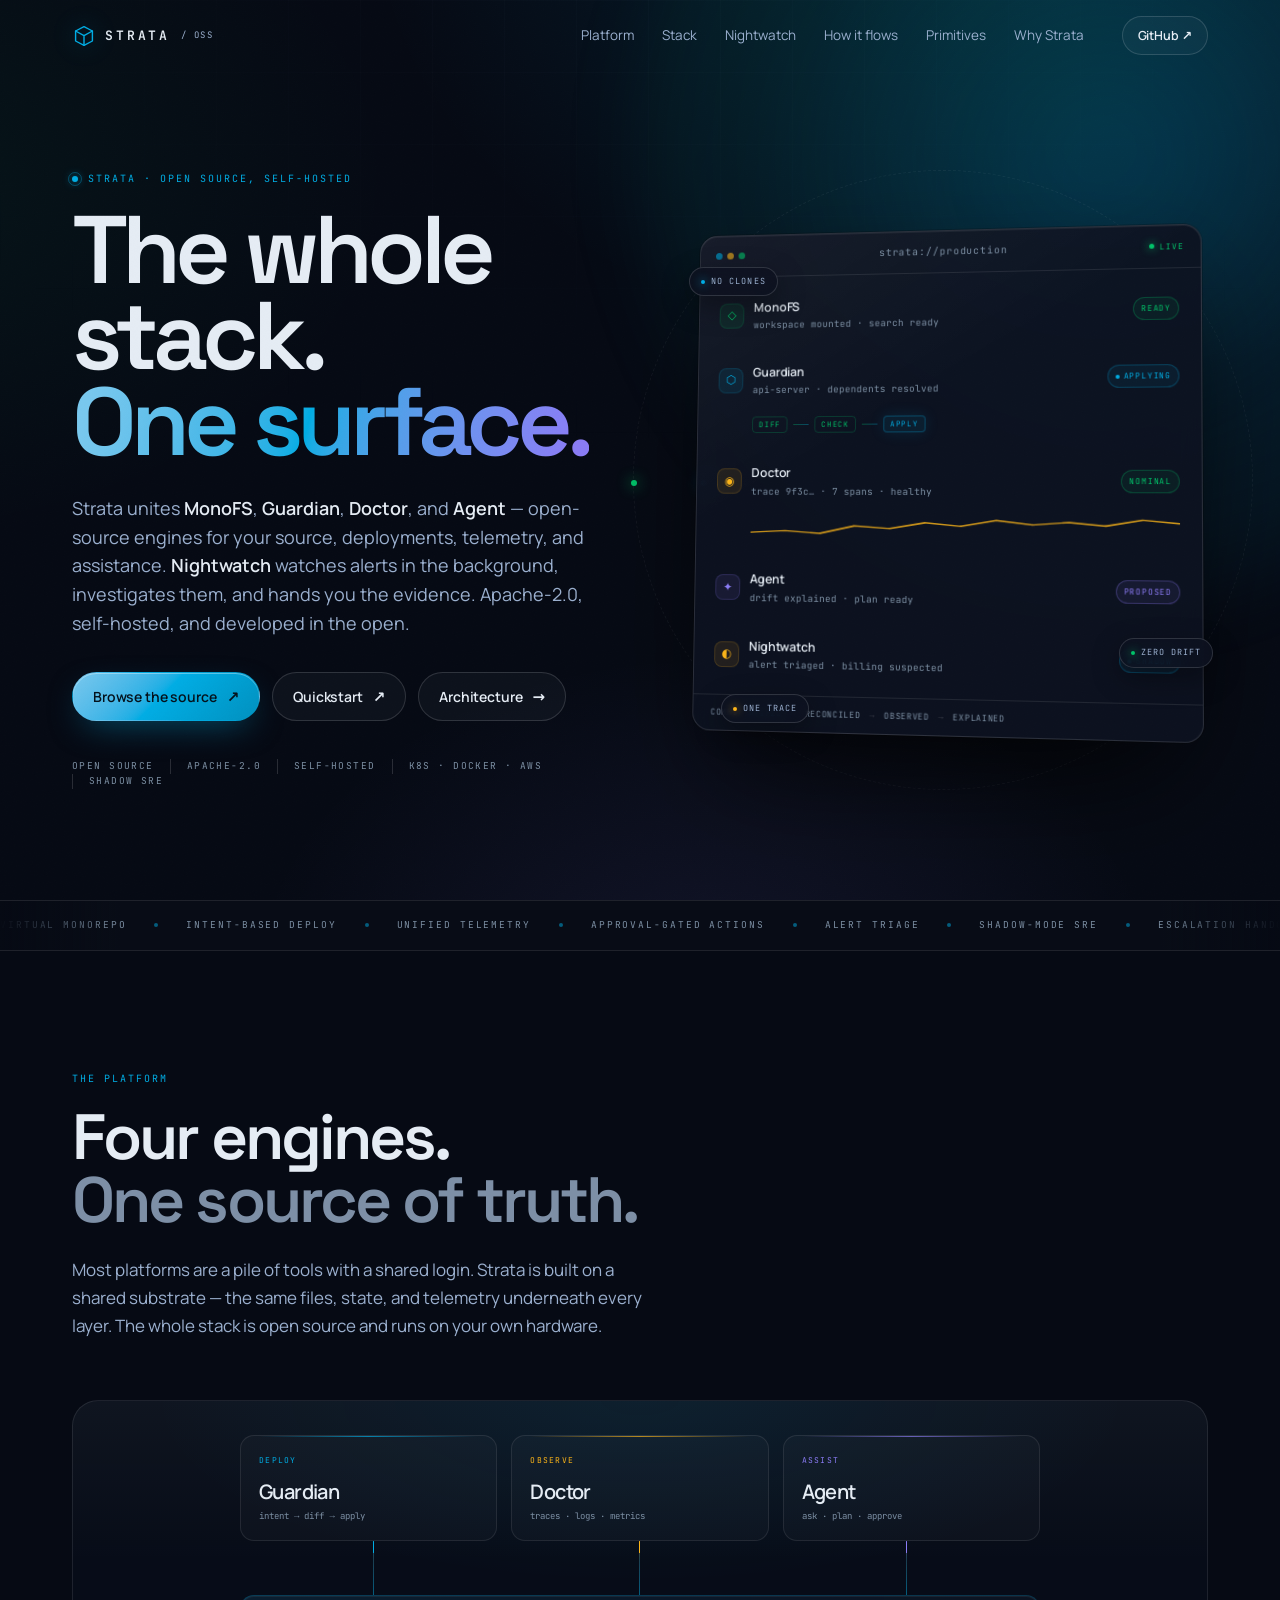
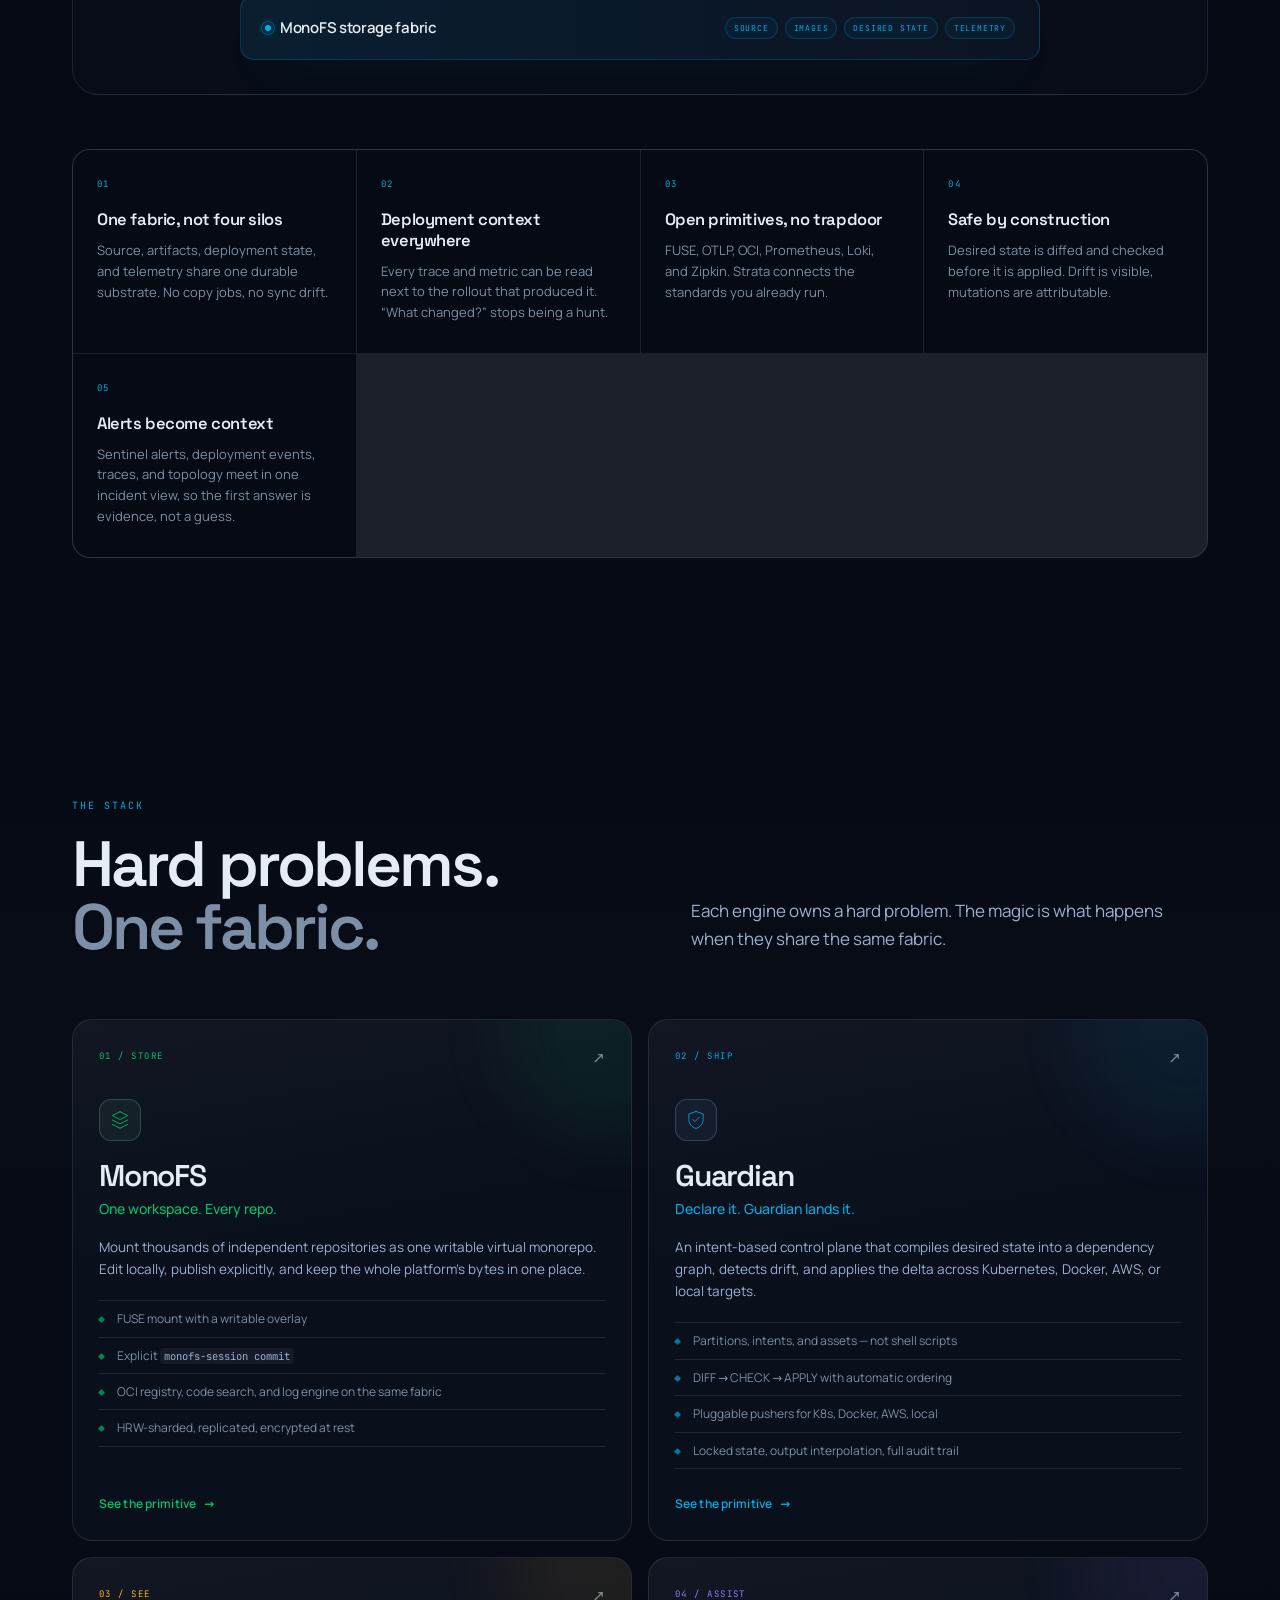
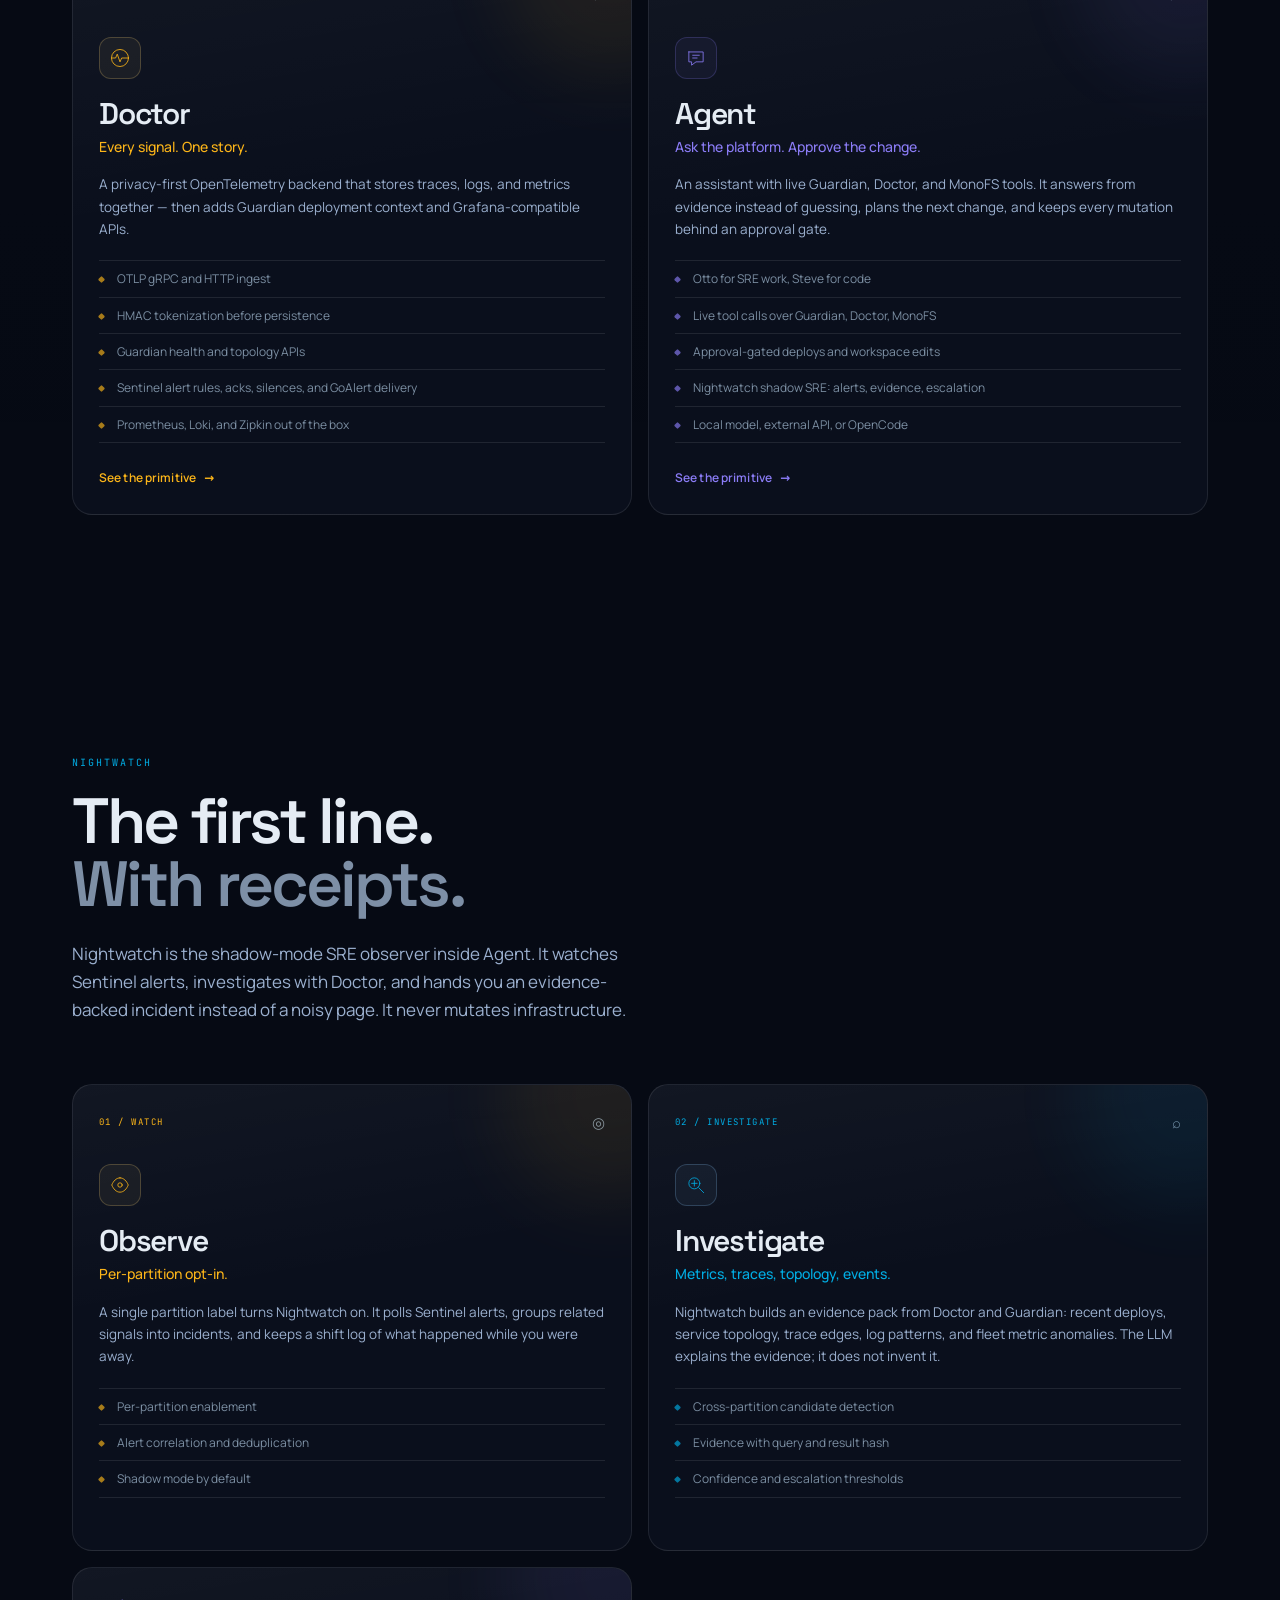
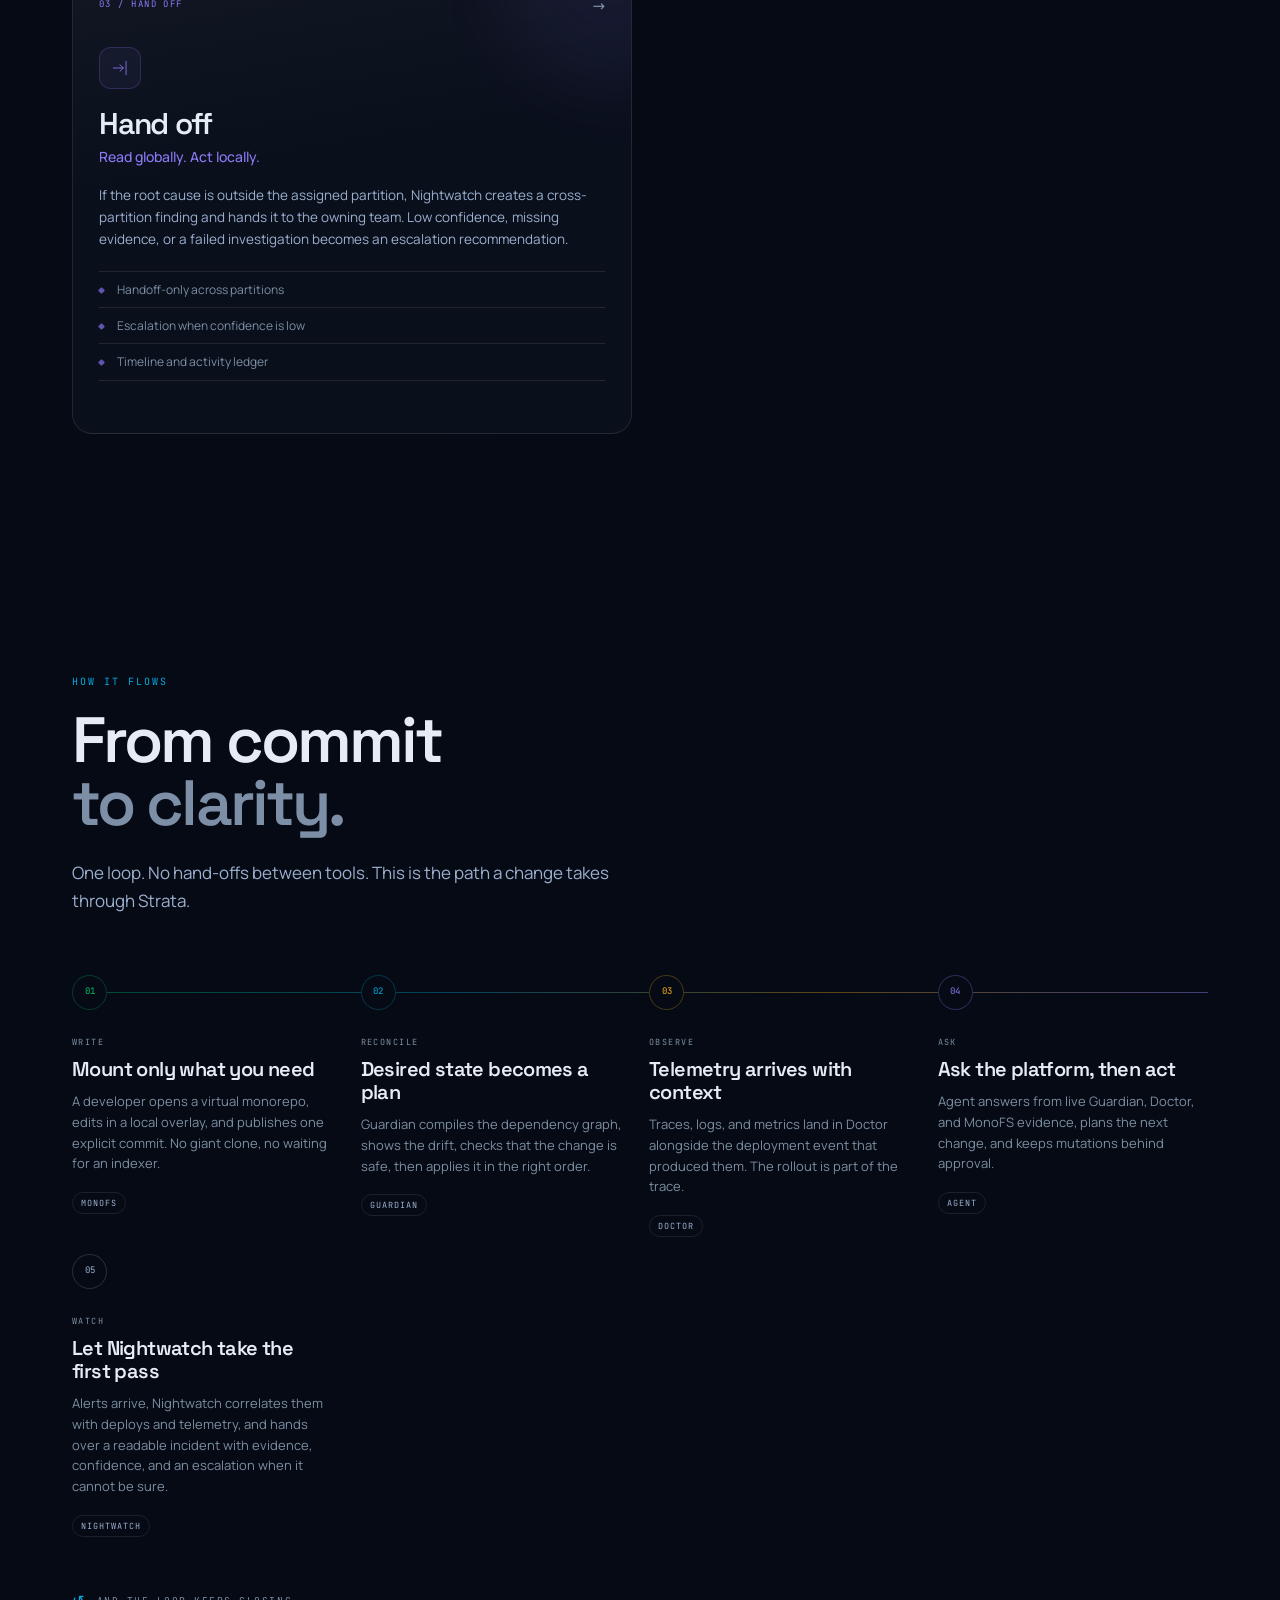
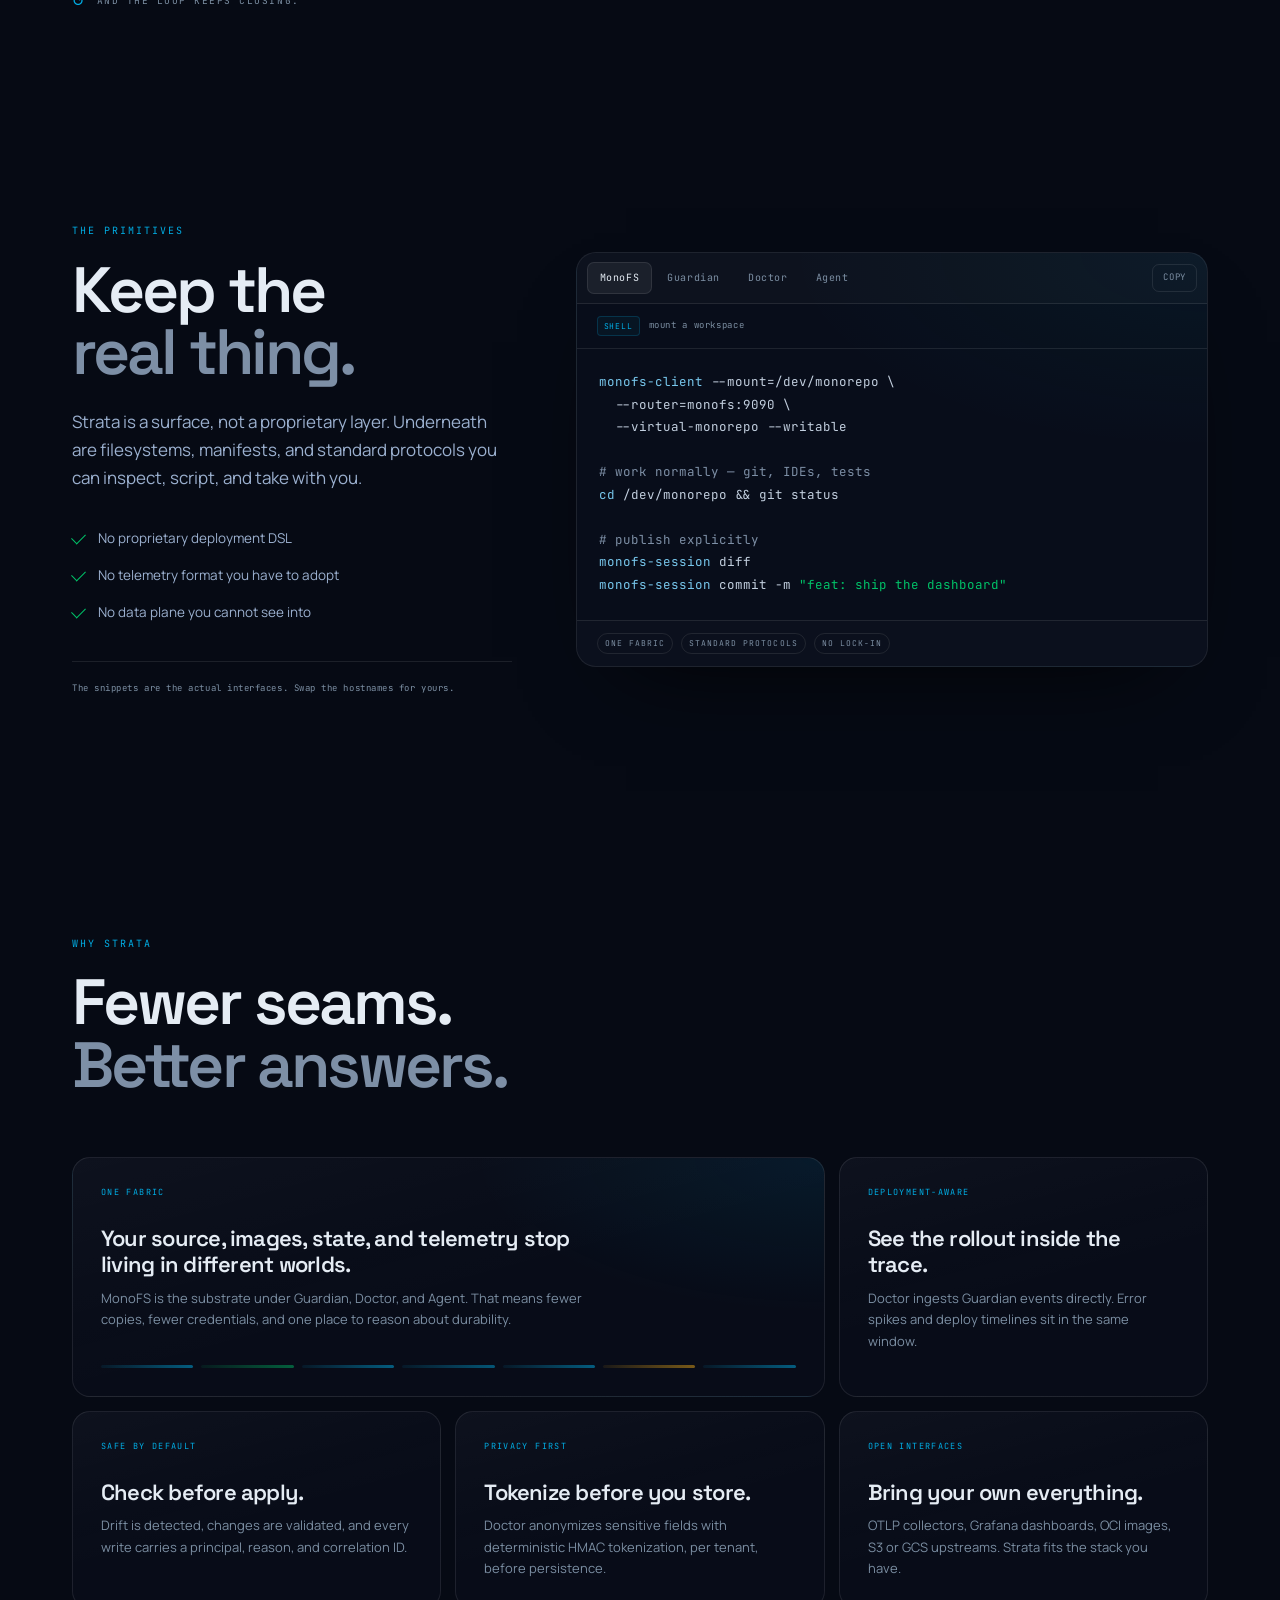
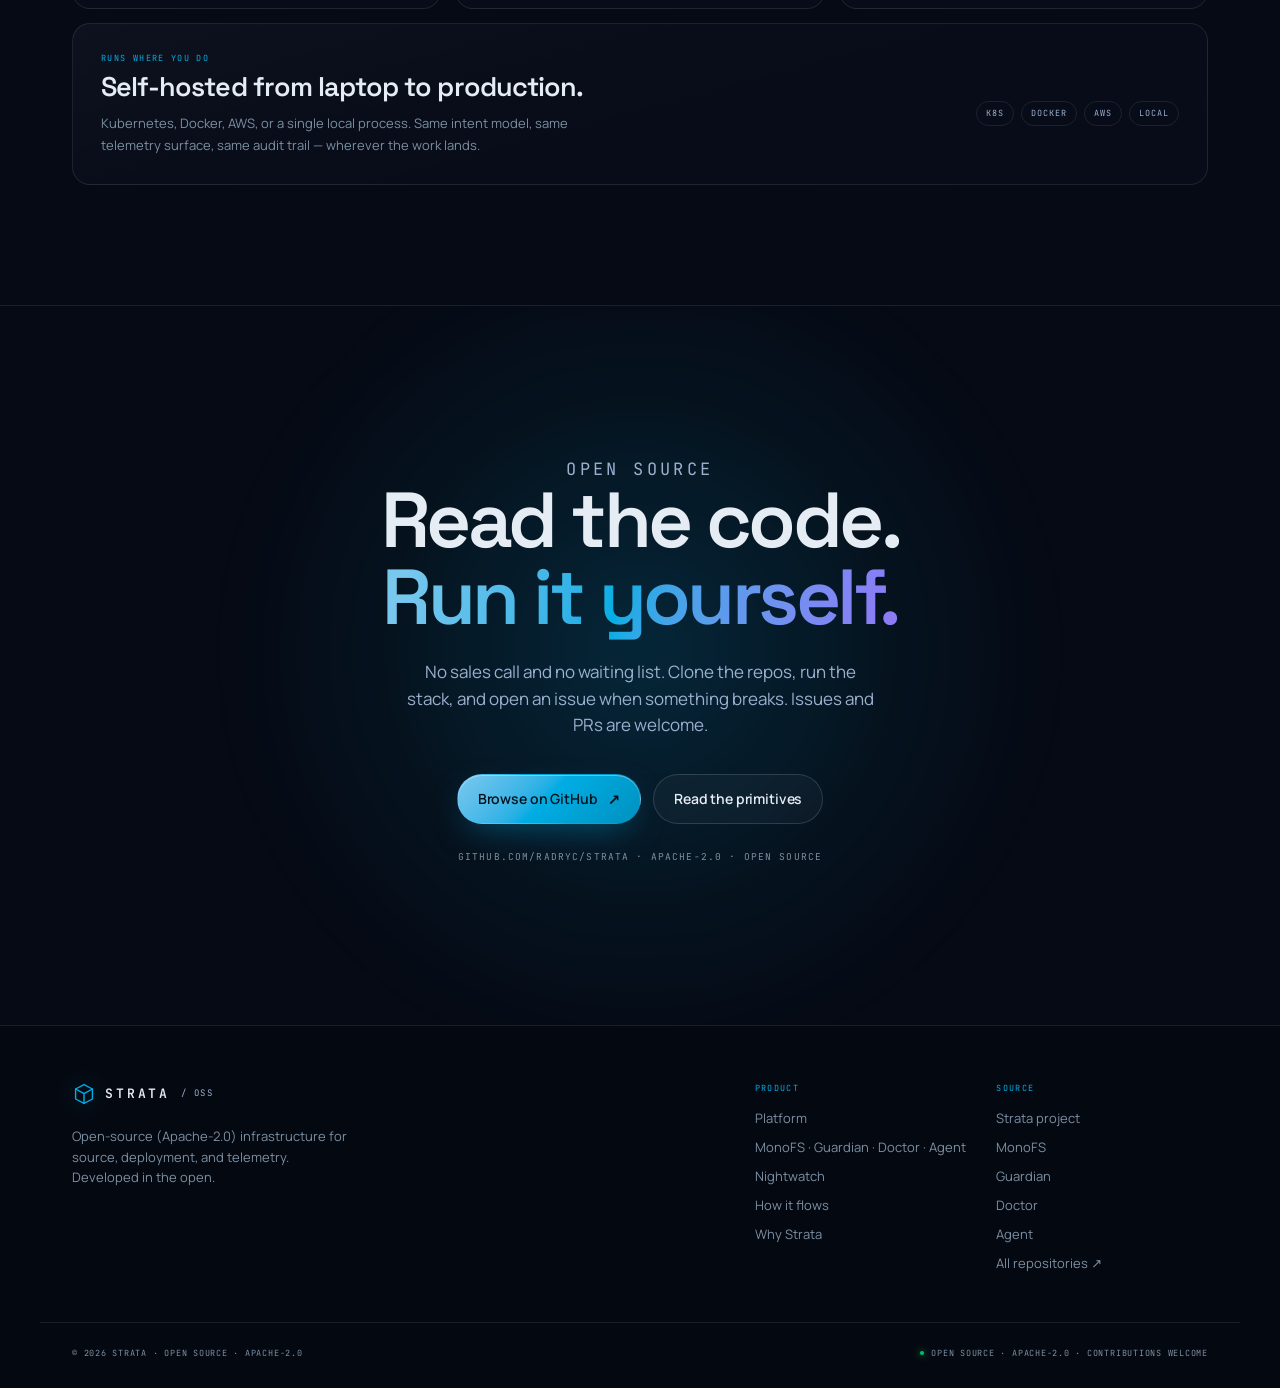
==== landing/index.html @ bc775a03 "feat(landing): surface Nightwatch and alerting" ====
<!doctype html>
<html lang="en">
<head>
<meta charset="utf-8">
<meta name="viewport" content="width=device-width, initial-scale=1">
<title>Strata — open-source infrastructure, one surface</title>
<meta name="description" content="Strata is an open-source, self-hosted infrastructure stack: MonoFS, Guardian, Doctor, Agent, and Nightwatch. Apache-2.0, developed in the open.">
<meta name="theme-color" content="#060a14">
<link rel="canonical" href="https://stratasre.com/">
<meta property="og:type" content="website">
<meta property="og:url" content="https://stratasre.com/">
<meta property="og:title" content="Strata — open-source infrastructure, one surface">
<meta property="og:description" content="MonoFS stores it. Guardian ships it. Doctor sees it. Agent explains it. Nightwatch watches it. Open source, self-hosted, Apache-2.0.">
<meta property="og:image" content="https://stratasre.com/assets/og.png">
<meta property="og:image:width" content="1200">
<meta property="og:image:height" content="630">
<meta name="twitter:card" content="summary_large_image">
<meta name="twitter:title" content="Strata — open-source infrastructure, one surface">
<meta name="twitter:description" content="MonoFS stores it. Guardian ships it. Doctor sees it. Agent explains it. Nightwatch watches it. Open source, self-hosted, Apache-2.0.">
<meta name="twitter:image" content="https://stratasre.com/assets/og.png">
<link rel="icon" href="assets/favicon.svg" type="image/svg+xml">
<link rel="apple-touch-icon" href="assets/icon-180.png">
<link rel="preload" href="assets/fonts/manrope-latin.woff2" as="font" type="font/woff2" crossorigin>
<link rel="preload" href="assets/fonts/space-grotesk-latin.woff2" as="font" type="font/woff2" crossorigin>
<link rel="stylesheet" href="assets/style.css">
<noscript><style>.reveal{opacity:1;transform:none}</style></noscript>
<script type="application/ld+json">
{
  "@context": "https://schema.org",
  "@type": "SoftwareSourceCode",
  "name": "Strata",
  "url": "https://stratasre.com/",
  "description": "Strata is an open-source, self-hosted infrastructure stack: MonoFS, Guardian, Doctor, and Agent.",
  "codeRepository": "https://github.com/radryc/strata",
  "license": "https://www.apache.org/licenses/LICENSE-2.0",
  "author": {
    "@type": "Person",
    "name": "radryc",
    "url": "https://github.com/radryc"
  }
}
</script>
</head>
<body>
<a class="skip-link" href="#main">Skip to content</a>
<div class="progress" id="progress" aria-hidden="true"></div>
<div class="grain" aria-hidden="true"></div>
<div class="spotlight" id="spotlight" aria-hidden="true"></div>

<header class="nav" id="nav">
  <div class="nav-inner">
    <a class="brand" href="#top">
      <svg class="brand-mark" viewBox="0 0 24 24" fill="none" stroke="currentColor" stroke-width="1.4" stroke-linecap="round" stroke-linejoin="round" aria-hidden="true">
        <path d="M12 2.6 20.4 7v10L12 21.4 3.6 17V7L12 2.6Z"/>
        <path d="m3.6 7 8.4 4.7L20.4 7M12 11.7v9.7"/>
      </svg>
      <span class="brand-word">STRATA</span>
      <span class="brand-sub">/ OSS</span>
    </a>

    <nav class="nav-links" id="navLinks" aria-label="Primary">
      <a href="#platform">Platform</a>
      <a href="#stack">Stack</a>
      <a href="#nightwatch">Nightwatch</a>
      <a href="#flow">How it flows</a>
      <a href="#code">Primitives</a>
      <a href="#why">Why Strata</a>
    </nav>

    <div class="nav-actions">
      <a class="btn btn-ghost btn-sm" href="https://github.com/radryc/strata" target="_blank" rel="noopener">GitHub ↗</a>
      <button class="menu-btn" id="menuBtn" aria-expanded="false" aria-controls="navLinks" aria-label="Open menu">
        <span></span><span></span>
      </button>
    </div>
  </div>
</header>

<main id="main">
  <!-- HERO -->
  <section class="hero" id="top">
    <div class="hero-aurora" aria-hidden="true"></div>
    <div class="wrap hero-grid">
      <div class="hero-copy">
        <p class="eyebrow reveal"><span class="pulse-dot"></span> Strata · open source, self-hosted</p>
        <h1 class="reveal">The whole stack.<br><span class="grad">One surface.</span></h1>
        <p class="hero-lead reveal">Strata unites <strong>MonoFS</strong>, <strong>Guardian</strong>, <strong>Doctor</strong>, and <strong>Agent</strong> — open-source engines for your source, deployments, telemetry, and assistance. <strong>Nightwatch</strong> watches alerts in the background, investigates them, and hands you the evidence. Apache-2.0, self-hosted, and developed in the open.</p>
        <div class="hero-actions reveal">
          <a class="btn btn-primary" href="https://github.com/radryc/strata" target="_blank" rel="noopener">Browse the source <span class="btn-arrow" aria-hidden="true">↗</span></a>
          <a class="btn btn-ghost" href="https://github.com/radryc/strata#bootstrap" target="_blank" rel="noopener">Quickstart <span class="btn-arrow" aria-hidden="true">↗</span></a>
          <a class="btn btn-ghost" href="#platform">Architecture <span class="btn-arrow" aria-hidden="true">→</span></a>
        </div>
        <ul class="hero-meta reveal" aria-label="Platform properties">
          <li>Open source</li>
          <li>Apache-2.0</li>
          <li>Self-hosted</li>
          <li>K8s · Docker · AWS</li>
          <li>Shadow SRE</li>
        </ul>
      </div>

      <div class="hero-art reveal" aria-hidden="true">
        <div class="orbit orbit-a"></div>
        <div class="orbit orbit-b"></div>
        <div class="console" id="console">
          <div class="console-head">
            <span class="win-dots"><i></i><i></i><i></i></span>
            <span class="console-title">strata://production</span>
            <span class="console-live"><i></i>live</span>
          </div>
          <div class="console-body">
            <div class="console-row" data-tone="green">
              <span class="c-icon">◇</span>
              <div class="c-copy">
                <b>MonoFS</b>
                <span>workspace mounted · search ready</span>
              </div>
              <span class="chip chip-ok">ready</span>
            </div>

            <div class="console-row" data-tone="blue">
              <span class="c-icon">⬡</span>
              <div class="c-copy">
                <b>Guardian</b>
                <span>api-server · dependents resolved</span>
              </div>
              <span class="chip chip-run">applying</span>
              <div class="pipeline" aria-hidden="true">
                <span class="step done">DIFF</span>
                <i></i>
                <span class="step done">CHECK</span>
                <i></i>
                <span class="step active">APPLY</span>
              </div>
            </div>

            <div class="console-row" data-tone="amber">
              <span class="c-icon">◉</span>
              <div class="c-copy">
                <b>Doctor</b>
                <span>trace 9f3c… · 7 spans · healthy</span>
              </div>
              <span class="chip chip-ok">nominal</span>
              <svg class="spark" viewBox="0 0 120 28" preserveAspectRatio="none">
                <path d="M0 20 10 18 20 21 30 12 40 15 50 8 60 12 70 5 80 10 90 7 100 11 110 4 120 8" fill="none" stroke="currentColor" stroke-width="1.6" stroke-linecap="round"/>
              </svg>
            </div>

            <div class="console-row" data-tone="violet">
              <span class="c-icon">✦</span>
              <div class="c-copy">
                <b>Agent</b>
                <span>drift explained · plan ready</span>
              </div>
              <span class="chip chip-violet">proposed</span>
            </div>

            <div class="console-row" data-tone="amber">
              <span class="c-icon">◐</span>
              <div class="c-copy">
                <b>Nightwatch</b>
                <span>alert triaged · billing suspected</span>
              </div>
              <span class="chip chip-run">shadow</span>
            </div>
          </div>
          <div class="console-foot">
            <span>commit <code>a91f2c</code></span>
            <span class="foot-arrow">→</span>
            <span>reconciled</span>
            <span class="foot-arrow">→</span>
            <span>observed</span>
            <span class="foot-arrow">→</span>
            <span>explained</span>
          </div>
        </div>
        <span class="float-chip chip-a">no clones</span>
        <span class="float-chip chip-b">zero drift</span>
        <span class="float-chip chip-c">one trace</span>
      </div>
    </div>
  </section>

  <!-- TICKER -->
  <div class="ticker" aria-hidden="true">
    <div class="ticker-track">
      <span>Virtual monorepo</span><i></i>
      <span>Intent-based deploy</span><i></i>
      <span>Unified telemetry</span><i></i>
      <span>Approval-gated actions</span><i></i>
      <span>Alert triage</span><i></i>
      <span>Shadow-mode SRE</span><i></i>
      <span>Escalation handoff</span><i></i>
      <span>Drift detection</span><i></i>
      <span>OCI registry</span><i></i>
      <span>Grafana-compatible</span><i></i>
      <span>Encrypted at rest</span><i></i>
      <span>One storage fabric</span><i></i>
      <span>Virtual monorepo</span><i></i>
      <span>Intent-based deploy</span><i></i>
      <span>Unified telemetry</span><i></i>
      <span>Approval-gated actions</span><i></i>
      <span>Alert triage</span><i></i>
      <span>Shadow-mode SRE</span><i></i>
      <span>Escalation handoff</span><i></i>
      <span>Drift detection</span><i></i>
      <span>OCI registry</span><i></i>
      <span>Grafana-compatible</span><i></i>
      <span>Encrypted at rest</span><i></i>
      <span>One storage fabric</span><i></i>
    </div>
  </div>

  <!-- PLATFORM -->
  <section class="section" id="platform">
    <div class="wrap">
      <div class="section-head">
        <p class="eyebrow reveal">The platform</p>
        <h2 class="reveal">Four engines.<br><span class="dim">One source of truth.</span></h2>
        <p class="section-lead reveal">Most platforms are a pile of tools with a shared login. Strata is built on a shared substrate — the same files, state, and telemetry underneath every layer. The whole stack is open source and runs on your own hardware.</p>
      </div>

      <div class="fabric reveal">
        <div class="fabric-top">
          <div class="fabric-node" data-accent="blue">
            <span class="fabric-kicker">Deploy</span>
            <b>Guardian</b>
            <small>intent → diff → apply</small>
          </div>
          <div class="fabric-node" data-accent="amber">
            <span class="fabric-kicker">Observe</span>
            <b>Doctor</b>
            <small>traces · logs · metrics</small>
          </div>
          <div class="fabric-node" data-accent="violet">
            <span class="fabric-kicker">Assist</span>
            <b>Agent</b>
            <small>ask · plan · approve</small>
          </div>
        </div>
        <div class="fabric-flows" aria-hidden="true">
          <span></span><span></span><span></span>
        </div>
        <div class="fabric-base">
          <div class="base-label"><span class="pulse-dot"></span> MonoFS storage fabric</div>
          <div class="base-tags">
            <span>source</span><span>images</span><span>desired state</span><span>telemetry</span>
          </div>
        </div>
      </div>

      <div class="platform-points">
        <div class="point reveal">
          <span class="point-num">01</span>
          <h3>One fabric, not four silos</h3>
          <p>Source, artifacts, deployment state, and telemetry share one durable substrate. No copy jobs, no sync drift.</p>
        </div>
        <div class="point reveal">
          <span class="point-num">02</span>
          <h3>Deployment context everywhere</h3>
          <p>Every trace and metric can be read next to the rollout that produced it. “What changed?” stops being a hunt.</p>
        </div>
        <div class="point reveal">
          <span class="point-num">03</span>
          <h3>Open primitives, no trapdoor</h3>
          <p>FUSE, OTLP, OCI, Prometheus, Loki, and Zipkin. Strata connects the standards you already run.</p>
        </div>
        <div class="point reveal">
          <span class="point-num">04</span>
          <h3>Safe by construction</h3>
          <p>Desired state is diffed and checked before it is applied. Drift is visible, mutations are attributable.</p>
        </div>
        <div class="point reveal">
          <span class="point-num">05</span>
          <h3>Alerts become context</h3>
          <p>Sentinel alerts, deployment events, traces, and topology meet in one incident view, so the first answer is evidence, not a guess.</p>
        </div>
      </div>
    </div>
  </section>

  <!-- STACK -->
  <section class="section stack" id="stack">
    <div class="wrap">
      <div class="section-head split">
        <div>
          <p class="eyebrow reveal">The stack</p>
          <h2 class="reveal">Hard problems.<br><span class="dim">One fabric.</span></h2>
        </div>
        <p class="section-lead reveal">Each engine owns a hard problem. The magic is what happens when they share the same fabric.</p>
      </div>

      <div class="cards">
        <article class="product-card reveal" data-accent="green">
          <div class="card-glow" aria-hidden="true"></div>
          <header class="card-head">
            <span class="card-index">01 / Store</span>
            <span class="card-arrow" aria-hidden="true">↗</span>
          </header>
          <div class="card-icon">
            <svg viewBox="0 0 40 40" fill="none" stroke="currentColor" stroke-width="1.5" stroke-linecap="round" stroke-linejoin="round" aria-hidden="true">
              <path d="m20 5 14 7-14 7L6 12l14-7Z"/>
              <path d="m6 20 14 7 14-7M6 28l14 7 14-7"/>
            </svg>
          </div>
          <h3>MonoFS</h3>
          <p class="card-tag">One workspace. Every repo.</p>
          <p class="card-body">Mount thousands of independent repositories as one writable virtual monorepo. Edit locally, publish explicitly, and keep the whole platform's bytes in one place.</p>
          <ul class="card-list">
            <li>FUSE mount with a writable overlay</li>
            <li>Explicit <code>monofs-session commit</code></li>
            <li>OCI registry, code search, and log engine on the same fabric</li>
            <li>HRW-sharded, replicated, encrypted at rest</li>
          </ul>
          <button class="card-link" data-tab-target="monofs" type="button">See the primitive <span aria-hidden="true">→</span></button>
        </article>

        <article class="product-card reveal" data-accent="blue">
          <div class="card-glow" aria-hidden="true"></div>
          <header class="card-head">
            <span class="card-index">02 / Ship</span>
            <span class="card-arrow" aria-hidden="true">↗</span>
          </header>
          <div class="card-icon">
            <svg viewBox="0 0 40 40" fill="none" stroke="currentColor" stroke-width="1.5" stroke-linecap="round" stroke-linejoin="round" aria-hidden="true">
              <path d="M20 4.5 33 9v10c0 8.2-5.4 13.8-13 16.5C12.4 32.8 7 27.2 7 19V9l13-4.5Z"/>
              <path d="m14 19 4 4 8-8"/>
            </svg>
          </div>
          <h3>Guardian</h3>
          <p class="card-tag">Declare it. Guardian lands it.</p>
          <p class="card-body">An intent-based control plane that compiles desired state into a dependency graph, detects drift, and applies the delta across Kubernetes, Docker, AWS, or local targets.</p>
          <ul class="card-list">
            <li>Partitions, intents, and assets — not shell scripts</li>
            <li>DIFF → CHECK → APPLY with automatic ordering</li>
            <li>Pluggable pushers for K8s, Docker, AWS, local</li>
            <li>Locked state, output interpolation, full audit trail</li>
          </ul>
          <button class="card-link" data-tab-target="guardian" type="button">See the primitive <span aria-hidden="true">→</span></button>
        </article>

        <article class="product-card reveal" data-accent="amber">
          <div class="card-glow" aria-hidden="true"></div>
          <header class="card-head">
            <span class="card-index">03 / See</span>
            <span class="card-arrow" aria-hidden="true">↗</span>
          </header>
          <div class="card-icon">
            <svg viewBox="0 0 40 40" fill="none" stroke="currentColor" stroke-width="1.5" stroke-linecap="round" stroke-linejoin="round" aria-hidden="true">
              <circle cx="20" cy="20" r="15.5"/>
              <path d="M5 20h7l3-7 5 14 3-7h12"/>
            </svg>
          </div>
          <h3>Doctor</h3>
          <p class="card-tag">Every signal. One story.</p>
          <p class="card-body">A privacy-first OpenTelemetry backend that stores traces, logs, and metrics together — then adds Guardian deployment context and Grafana-compatible APIs.</p>
          <ul class="card-list">
            <li>OTLP gRPC and HTTP ingest</li>
            <li>HMAC tokenization before persistence</li>
            <li>Guardian health and topology APIs</li>
            <li>Sentinel alert rules, acks, silences, and GoAlert delivery</li>
            <li>Prometheus, Loki, and Zipkin out of the box</li>
          </ul>
          <button class="card-link" data-tab-target="doctor" type="button">See the primitive <span aria-hidden="true">→</span></button>
        </article>

        <article class="product-card reveal" data-accent="violet">
          <div class="card-glow" aria-hidden="true"></div>
          <header class="card-head">
            <span class="card-index">04 / Assist</span>
            <span class="card-arrow" aria-hidden="true">↗</span>
          </header>
          <div class="card-icon">
            <svg viewBox="0 0 40 40" fill="none" stroke="currentColor" stroke-width="1.5" stroke-linecap="round" stroke-linejoin="round" aria-hidden="true">
              <path d="M7 9h26v18H20l-8 6v-6H7V9Z"/>
              <path d="M14 15h12M14 20h8"/>
            </svg>
          </div>
          <h3>Agent</h3>
          <p class="card-tag">Ask the platform. Approve the change.</p>
          <p class="card-body">An assistant with live Guardian, Doctor, and MonoFS tools. It answers from evidence instead of guessing, plans the next change, and keeps every mutation behind an approval gate.</p>
          <ul class="card-list">
            <li>Otto for SRE work, Steve for code</li>
            <li>Live tool calls over Guardian, Doctor, MonoFS</li>
            <li>Approval-gated deploys and workspace edits</li>
            <li>Nightwatch shadow SRE: alerts, evidence, escalation</li>
            <li>Local model, external API, or OpenCode</li>
          </ul>
          <button class="card-link" data-tab-target="agent" type="button">See the primitive <span aria-hidden="true">→</span></button>
        </article>
      </div>
    </div>
  </section>

  <!-- NIGHTWATCH -->
  <section class="section" id="nightwatch">
    <div class="wrap">
      <div class="section-head">
        <p class="eyebrow reveal">Nightwatch</p>
        <h2 class="reveal">The first line.<br><span class="dim">With receipts.</span></h2>
        <p class="section-lead reveal">Nightwatch is the shadow-mode SRE observer inside Agent. It watches Sentinel alerts, investigates with Doctor, and hands you an evidence-backed incident instead of a noisy page. It never mutates infrastructure.</p>
      </div>

      <div class="cards">
        <article class="product-card reveal" data-accent="amber">
          <div class="card-glow" aria-hidden="true"></div>
          <header class="card-head">
            <span class="card-index">01 / Watch</span>
            <span class="card-arrow" aria-hidden="true">◎</span>
          </header>
          <div class="card-icon">
            <svg viewBox="0 0 40 40" fill="none" stroke="currentColor" stroke-width="1.5" stroke-linecap="round" stroke-linejoin="round" aria-hidden="true">
              <path d="M20 7c7 0 12 6 15 13-3 7-8 13-15 13S8 27 5 20C8 13 13 7 20 7Z"/>
              <circle cx="20" cy="20" r="4"/>
            </svg>
          </div>
          <h3>Observe</h3>
          <p class="card-tag">Per-partition opt-in.</p>
          <p class="card-body">A single partition label turns Nightwatch on. It polls Sentinel alerts, groups related signals into incidents, and keeps a shift log of what happened while you were away.</p>
          <ul class="card-list">
            <li>Per-partition enablement</li>
            <li>Alert correlation and deduplication</li>
            <li>Shadow mode by default</li>
          </ul>
        </article>

        <article class="product-card reveal" data-accent="blue">
          <div class="card-glow" aria-hidden="true"></div>
          <header class="card-head">
            <span class="card-index">02 / Investigate</span>
            <span class="card-arrow" aria-hidden="true">⌕</span>
          </header>
          <div class="card-icon">
            <svg viewBox="0 0 40 40" fill="none" stroke="currentColor" stroke-width="1.5" stroke-linecap="round" stroke-linejoin="round" aria-hidden="true">
              <circle cx="17" cy="17" r="10"/>
              <path d="m25 25 9 9"/>
              <path d="M12 17h10M17 12v10"/>
            </svg>
          </div>
          <h3>Investigate</h3>
          <p class="card-tag">Metrics, traces, topology, events.</p>
          <p class="card-body">Nightwatch builds an evidence pack from Doctor and Guardian: recent deploys, service topology, trace edges, log patterns, and fleet metric anomalies. The LLM explains the evidence; it does not invent it.</p>
          <ul class="card-list">
            <li>Cross-partition candidate detection</li>
            <li>Evidence with query and result hash</li>
            <li>Confidence and escalation thresholds</li>
          </ul>
        </article>

        <article class="product-card reveal" data-accent="violet">
          <div class="card-glow" aria-hidden="true"></div>
          <header class="card-head">
            <span class="card-index">03 / Hand off</span>
            <span class="card-arrow" aria-hidden="true">→</span>
          </header>
          <div class="card-icon">
            <svg viewBox="0 0 40 40" fill="none" stroke="currentColor" stroke-width="1.5" stroke-linecap="round" stroke-linejoin="round" aria-hidden="true">
              <path d="M8 20h18"/>
              <path d="m20 14 6 6-6 6"/>
              <path d="M31 8v24"/>
            </svg>
          </div>
          <h3>Hand off</h3>
          <p class="card-tag">Read globally. Act locally.</p>
          <p class="card-body">If the root cause is outside the assigned partition, Nightwatch creates a cross-partition finding and hands it to the owning team. Low confidence, missing evidence, or a failed investigation becomes an escalation recommendation.</p>
          <ul class="card-list">
            <li>Handoff-only across partitions</li>
            <li>Escalation when confidence is low</li>
            <li>Timeline and activity ledger</li>
          </ul>
        </article>
      </div>
    </div>
  </section>

  <!-- FLOW -->
  <section class="section flow" id="flow">
    <div class="wrap">
      <div class="section-head">
        <p class="eyebrow reveal">How it flows</p>
        <h2 class="reveal">From commit<br><span class="dim">to clarity.</span></h2>
        <p class="section-lead reveal">One loop. No hand-offs between tools. This is the path a change takes through Strata.</p>
      </div>

      <ol class="timeline">
        <li class="timeline-item reveal">
          <div class="time-marker">01</div>
          <div class="time-body">
            <span class="time-tag">Write</span>
            <h3>Mount only what you need</h3>
            <p>A developer opens a virtual monorepo, edits in a local overlay, and publishes one explicit commit. No giant clone, no waiting for an indexer.</p>
            <span class="time-tech">MonoFS</span>
          </div>
        </li>
        <li class="timeline-item reveal">
          <div class="time-marker">02</div>
          <div class="time-body">
            <span class="time-tag">Reconcile</span>
            <h3>Desired state becomes a plan</h3>
            <p>Guardian compiles the dependency graph, shows the drift, checks that the change is safe, then applies it in the right order.</p>
            <span class="time-tech">Guardian</span>
          </div>
        </li>
        <li class="timeline-item reveal">
          <div class="time-marker">03</div>
          <div class="time-body">
            <span class="time-tag">Observe</span>
            <h3>Telemetry arrives with context</h3>
            <p>Traces, logs, and metrics land in Doctor alongside the deployment event that produced them. The rollout is part of the trace.</p>
            <span class="time-tech">Doctor</span>
          </div>
        </li>
        <li class="timeline-item reveal">
          <div class="time-marker">04</div>
          <div class="time-body">
            <span class="time-tag">Ask</span>
            <h3>Ask the platform, then act</h3>
            <p>Agent answers from live Guardian, Doctor, and MonoFS evidence, plans the next change, and keeps mutations behind approval.</p>
            <span class="time-tech">Agent</span>
          </div>
        </li>
        <li class="timeline-item reveal">
          <div class="time-marker">05</div>
          <div class="time-body">
            <span class="time-tag">Watch</span>
            <h3>Let Nightwatch take the first pass</h3>
            <p>Alerts arrive, Nightwatch correlates them with deploys and telemetry, and hands over a readable incident with evidence, confidence, and an escalation when it cannot be sure.</p>
            <span class="time-tech">Nightwatch</span>
          </div>
        </li>
      </ol>
      <div class="loop-note reveal"><span aria-hidden="true">↺</span> And the loop keeps closing.</div>
    </div>
  </section>

  <!-- CODE -->
  <section class="section code-section" id="code">
    <div class="wrap code-grid">
      <div class="code-copy">
        <p class="eyebrow reveal">The primitives</p>
        <h2 class="reveal">Keep the<br><span class="dim">real thing.</span></h2>
        <p class="section-lead reveal">Strata is a surface, not a proprietary layer. Underneath are filesystems, manifests, and standard protocols you can inspect, script, and take with you.</p>
        <ul class="check-list reveal">
          <li>No proprietary deployment DSL</li>
          <li>No telemetry format you have to adopt</li>
          <li>No data plane you cannot see into</li>
        </ul>
        <p class="code-note reveal">The snippets are the actual interfaces. Swap the hostnames for yours.</p>
      </div>

      <div class="code-panel reveal">
        <div class="code-tabs">
          <div class="code-tablist" role="tablist" aria-label="Primitive examples">
            <button class="code-tab is-active" id="tab-monofs" role="tab" aria-selected="true" aria-controls="panel-monofs" data-tab="monofs" type="button">MonoFS</button>
            <button class="code-tab" id="tab-guardian" role="tab" aria-selected="false" aria-controls="panel-guardian" data-tab="guardian" type="button">Guardian</button>
            <button class="code-tab" id="tab-doctor" role="tab" aria-selected="false" aria-controls="panel-doctor" data-tab="doctor" type="button">Doctor</button>
            <button class="code-tab" id="tab-agent" role="tab" aria-selected="false" aria-controls="panel-agent" data-tab="agent" type="button">Agent</button>
          </div>
          <button class="copy-btn" id="copyBtn" type="button" aria-label="Copy code">Copy</button>
        </div>

        <div class="code-body">
          <div class="code-panel-inner is-active" id="panel-monofs" role="tabpanel" aria-labelledby="tab-monofs">
            <div class="code-file"><span class="lang">shell</span> mount a workspace</div>
<pre><code><span class="tok-cmd">monofs-client</span> --mount=/dev/monorepo \
  --router=monofs:9090 \
  --virtual-monorepo --writable

<span class="tok-comment"># work normally — git, IDEs, tests</span>
<span class="tok-cmd">cd</span> /dev/monorepo && git status

<span class="tok-comment"># publish explicitly</span>
<span class="tok-cmd">monofs-session</span> diff
<span class="tok-cmd">monofs-session</span> commit -m <span class="tok-str">"feat: ship the dashboard"</span></code></pre>
          </div>

          <div class="code-panel-inner" id="panel-guardian" role="tabpanel" aria-labelledby="tab-guardian" hidden>
            <div class="code-file"><span class="lang">yaml</span> partitions/production.yaml</div>
<pre><code><span class="tok-key">apiVersion:</span> guardian/v1alpha1
<span class="tok-key">kind:</span> Partition
<span class="tok-key">metadata:</span>
  <span class="tok-key">name:</span> production
<span class="tok-key">spec:</span>
  <span class="tok-key">intents:</span>
    - <span class="tok-key">name:</span> database
      <span class="tok-key">targetPusher:</span> k8s-prod
    - <span class="tok-key">name:</span> api-server
      <span class="tok-key">targetPusher:</span> k8s-prod
      <span class="tok-key">joins:</span> [database]

<span class="tok-comment"># drift is computed before anything is applied</span>
<span class="tok-cmd">guardianctl</span> partition reconcile --partition production</code></pre>
          </div>

          <div class="code-panel-inner" id="panel-doctor" role="tabpanel" aria-labelledby="tab-doctor" hidden>
            <div class="code-file"><span class="lang">shell</span> point telemetry at Doctor</div>
<pre><code><span class="tok-key">export</span> OTEL_EXPORTER_OTLP_ENDPOINT=http://doctor:4317
<span class="tok-key">export</span> OTEL_SERVICE_NAME=api-server

<span class="tok-comment"># traces, logs, and metrics share one store</span>
<span class="tok-cmd">curl</span> <span class="tok-str">"http://doctor:18080/v1/traces/&lt;traceID&gt;"</span>

<span class="tok-comment"># read rollout health next to the telemetry</span>
<span class="tok-cmd">curl</span> <span class="tok-str">"http://doctor:18080/v1/guardian/health?partition=production"</span></code></pre>
          </div>

          <div class="code-panel-inner" id="panel-agent" role="tabpanel" aria-labelledby="tab-agent" hidden>
            <div class="code-file"><span class="lang">shell</span> ask the platform</div>
<pre><code><span class="tok-cmd">cd</span> agent &amp;&amp; <span class="tok-cmd">docker</span> compose up -d
<span class="tok-comment"># UI :3000 · API :8090</span>

<span class="tok-cmd">curl</span> -s http://localhost:8090/api/chat \
  -H <span class="tok-str">"content-type: application/json"</span> \
  -d <span class="tok-str">'{"message":"why did production drift?"}'</span>

<span class="tok-comment"># answers cite live state; mutations stay behind approval</span></code></pre>
          </div>
        </div>
        <div class="code-foot">
          <span>one fabric</span><span>standard protocols</span><span>no lock-in</span>
        </div>
      </div>
    </div>
  </section>

  <!-- WHY -->
  <section class="section why" id="why">
    <div class="wrap">
      <div class="section-head">
        <p class="eyebrow reveal">Why Strata</p>
        <h2 class="reveal">Fewer seams.<br><span class="dim">Better answers.</span></h2>
      </div>

      <div class="bento">
        <article class="bento-card bento-wide reveal">
          <span class="bento-kicker">One fabric</span>
          <h3>Your source, images, state, and telemetry stop living in different worlds.</h3>
          <p>MonoFS is the substrate under Guardian, Doctor, and Agent. That means fewer copies, fewer credentials, and one place to reason about durability.</p>
          <div class="fabric-line" aria-hidden="true">
            <span></span><span></span><span></span><span></span><span></span><span></span><span></span>
          </div>
        </article>

        <article class="bento-card reveal">
          <span class="bento-kicker">Deployment-aware</span>
          <h3>See the rollout inside the trace.</h3>
          <p>Doctor ingests Guardian events directly. Error spikes and deploy timelines sit in the same window.</p>
        </article>

        <article class="bento-card reveal">
          <span class="bento-kicker">Safe by default</span>
          <h3>Check before apply.</h3>
          <p>Drift is detected, changes are validated, and every write carries a principal, reason, and correlation ID.</p>
        </article>

        <article class="bento-card reveal">
          <span class="bento-kicker">Privacy first</span>
          <h3>Tokenize before you store.</h3>
          <p>Doctor anonymizes sensitive fields with deterministic HMAC tokenization, per tenant, before persistence.</p>
        </article>

        <article class="bento-card reveal">
          <span class="bento-kicker">Open interfaces</span>
          <h3>Bring your own everything.</h3>
          <p>OTLP collectors, Grafana dashboards, OCI images, S3 or GCS upstreams. Strata fits the stack you have.</p>
        </article>

        <article class="bento-card bento-wide reveal">
          <span class="bento-kicker">Runs where you do</span>
          <h3>Self-hosted from laptop to production.</h3>
          <p>Kubernetes, Docker, AWS, or a single local process. Same intent model, same telemetry surface, same audit trail — wherever the work lands.</p>
          <div class="run-grid" aria-hidden="true"><span>k8s</span><span>docker</span><span>aws</span><span>local</span></div>
        </article>
      </div>
    </div>
  </section>

  <!-- CTA -->
  <section class="section cta" id="contact">
    <div class="cta-orb" aria-hidden="true"></div>
    <div class="wrap cta-inner">
      <p class="eyebrow reveal">Open source</p>
      <h2 class="reveal">Read the code.<br><span class="grad">Run it yourself.</span></h2>
      <p class="reveal">No sales call and no waiting list. Clone the repos, run the stack, and open an issue when something breaks. Issues and PRs are welcome.</p>
      <div class="cta-actions reveal">
        <a class="btn btn-primary" href="https://github.com/radryc/strata" target="_blank" rel="noopener">Browse on GitHub <span class="btn-arrow" aria-hidden="true">↗</span></a>
        <a class="btn btn-ghost" href="#code">Read the primitives</a>
      </div>
      <p class="cta-small reveal">github.com/radryc/strata · Apache-2.0 · open source</p>
    </div>
  </section>
</main>

<footer class="footer">
  <div class="wrap footer-grid">
    <div class="footer-brand">
      <a class="brand" href="#top">
        <svg class="brand-mark" viewBox="0 0 24 24" fill="none" stroke="currentColor" stroke-width="1.4" stroke-linecap="round" stroke-linejoin="round" aria-hidden="true">
        <path d="M12 2.6 20.4 7v10L12 21.4 3.6 17V7L12 2.6Z"/>
        <path d="m3.6 7 8.4 4.7L20.4 7M12 11.7v9.7"/>
      </svg>
        <span class="brand-word">STRATA</span>
        <span class="brand-sub">/ OSS</span>
      </a>
      <p>Open-source (Apache-2.0) infrastructure for source, deployment, and telemetry. Developed in the open.</p>
    </div>
    <nav class="footer-links" aria-label="Footer">
      <div>
        <span class="footer-head">Product</span>
        <a href="#platform">Platform</a>
        <a href="#stack">MonoFS · Guardian · Doctor · Agent</a>
        <a href="#nightwatch">Nightwatch</a>
        <a href="#flow">How it flows</a>
        <a href="#why">Why Strata</a>
      </div>
      <div>
        <span class="footer-head">Source</span>
        <a href="https://github.com/radryc/strata" target="_blank" rel="noopener">Strata project</a>
        <a href="https://github.com/radryc/monofs" target="_blank" rel="noopener">MonoFS</a>
        <a href="https://github.com/radryc/guardian" target="_blank" rel="noopener">Guardian</a>
        <a href="https://github.com/radryc/doctor" target="_blank" rel="noopener">Doctor</a>
        <a href="https://github.com/radryc/agent" target="_blank" rel="noopener">Agent</a>
        <a href="https://github.com/radryc" target="_blank" rel="noopener">All repositories ↗</a>
      </div>
    </nav>
  </div>
  <div class="wrap footer-bottom">
    <span>© <span id="year">2026</span> Strata · open source · Apache-2.0</span>
    <span class="footer-status"><i></i> Open source · Apache-2.0 · contributions welcome</span>
  </div>
</footer>

<script src="assets/app.js" defer></script>
</body>
</html>
---- landing/assets/style.css ----
/* Strata — stratasre.com
   A single-page surface for MonoFS, Guardian, Doctor, and Agent.
   Palette and type follow the canonical Strata UI theme. */

@import url("tokens.css");
@import url("ui.css");

@font-face {
  font-family: "Manrope";
  src: url("fonts/manrope-latin.woff2") format("woff2");
  font-style: normal;
  font-weight: 400 800;
  font-display: swap;
}

@font-face {
  font-family: "Space Grotesk";
  src: url("fonts/space-grotesk-latin.woff2") format("woff2");
  font-style: normal;
  font-weight: 500 700;
  font-display: swap;
}

@font-face {
  font-family: "JetBrains Mono";
  src: url("fonts/jetbrains-mono-latin.woff2") format("woff2");
  font-style: normal;
  font-weight: 400 600;
  font-display: swap;
}

:root {
  --bg-soft: var(--strata-input);
  --bg-card: var(--strata-panel);
  --ink: var(--strata-text);
  --faint: var(--strata-text-tertiary);
  --accent-light: color-mix(in oklab, var(--strata-accent) 68%, white);
  --blue: var(--strata-accent);
  --green: var(--strata-healthy);
  --amber: var(--strata-warning);
  --violet: var(--strata-ai);
  --red: var(--strata-critical);
  --line: var(--strata-border);
  --line-strong: var(--strata-border-strong);
  --font: var(--strata-font-ui);
  --display: var(--strata-font-display);
  --mono: var(--strata-font-mono);
  --ease: var(--strata-ease);
  --radius: 20px;
}

* { box-sizing: border-box; }

html {
  scroll-behavior: smooth;
  scroll-padding-top: 100px;
  -webkit-text-size-adjust: 100%;
}

body {
  margin: 0;
  background: var(--bg);
  color: var(--ink);
  font-family: var(--font);
  font-size: 16px;
  line-height: 1.55;
  -webkit-font-smoothing: antialiased;
  text-rendering: optimizeLegibility;
  overflow-x: hidden;
}

body::before {
  content: "";
  position: fixed;
  inset: 0;
  z-index: -2;
  pointer-events: none;
  background:
    radial-gradient(1100px 760px at 82% -10%, rgba(0, 173, 228, .14), transparent 62%),
    radial-gradient(900px 620px at -10% 20%, rgba(0, 195, 105, .06), transparent 58%),
    radial-gradient(760px 560px at 55% 110%, rgba(139, 124, 246, .09), transparent 60%),
    var(--bg);
}

body::after {
  content: "";
  position: fixed;
  inset: 0;
  z-index: -1;
  pointer-events: none;
  opacity: .5;
  background-image:
    linear-gradient(rgba(148, 163, 184, .055) 1px, transparent 1px),
    linear-gradient(90deg, rgba(148, 163, 184, .055) 1px, transparent 1px);
  background-size: 72px 72px;
  mask-image: radial-gradient(ellipse 90% 70% at 50% 0%, #000 0%, transparent 78%);
  -webkit-mask-image: radial-gradient(ellipse 90% 70% at 50% 0%, #000 0%, transparent 78%);
}

::selection { background: rgba(0, 173, 228, .32); color: #fff; }

a { color: inherit; text-decoration: none; }
button { font: inherit; color: inherit; }
img, svg { display: block; }
code, pre { font-family: var(--mono); }
h1, h2, h3, p { margin: 0; }
h1, h2, h3 { font-family: var(--display); }

.grain {
  position: fixed;
  inset: 0;
  z-index: 50;
  pointer-events: none;
  opacity: .022;
  background-image: url("data:image/svg+xml,%3Csvg xmlns='http://www.w3.org/2000/svg' width='140' height='140'%3E%3Cfilter id='n'%3E%3CfeTurbulence type='fractalNoise' baseFrequency='.9' numOctaves='3' stitchTiles='stitch'/%3E%3C/filter%3E%3Crect width='140' height='140' filter='url(%23n)' opacity='.55'/%3E%3C/svg%3E");
}

.spotlight {
  position: fixed;
  width: 700px;
  height: 700px;
  left: 0;
  top: 0;
  z-index: -1;
  border-radius: 50%;
  pointer-events: none;
  background: radial-gradient(circle, rgba(0, 173, 228, .07), transparent 62%);
  transform: translate3d(calc(var(--mx, 50vw) - 350px), calc(var(--my, 0px) - 350px), 0);
  opacity: 0;
  transition: opacity .7s ease;
}

.spotlight.is-on { opacity: 1; }

.progress {
  position: fixed;
  top: 0;
  left: 0;
  height: 2px;
  width: 100%;
  transform: scaleX(0);
  transform-origin: 0 50%;
  z-index: 60;
  background: linear-gradient(90deg, var(--accent), var(--amber), var(--green));
  box-shadow: 0 0 18px rgba(0, 173, 228, .5);
}

.skip-link {
  position: fixed;
  left: 16px;
  top: -80px;
  z-index: 100;
  padding: 10px 16px;
  border-radius: 10px;
  background: var(--ink);
  color: var(--bg);
  font-weight: 600;
  transition: top .2s;
}
.skip-link:focus { top: 16px; }

:focus-visible {
  outline: 2px solid var(--accent);
  outline-offset: 3px;
  border-radius: 6px;
}

.wrap {
  width: 100%;
  max-width: 1200px;
  margin: 0 auto;
  padding: 0 32px;
}

/* ---------- Nav ---------- */

.nav {
  position: fixed;
  top: 0;
  left: 0;
  right: 0;
  z-index: 40;
  padding: 16px 0;
  transition: padding .3s var(--ease), background .3s, border-color .3s, backdrop-filter .3s;
  border-bottom: 1px solid transparent;
}

.nav.is-scrolled {
  padding: 10px 0;
  background: rgba(6, 10, 20, .74);
  backdrop-filter: blur(18px) saturate(1.3);
  -webkit-backdrop-filter: blur(18px) saturate(1.3);
  border-bottom-color: var(--line);
}

.nav-inner {
  max-width: 1200px;
  margin: 0 auto;
  padding: 0 32px;
  display: flex;
  align-items: center;
  gap: 26px;
}

.brand {
  display: inline-flex;
  align-items: center;
  gap: 9px;
  flex: none;
}

.brand-mark {
  width: 24px;
  height: 24px;
  color: var(--accent);
  filter: drop-shadow(0 0 12px rgba(0, 173, 228, .35));
}

.brand-word {
  font-family: var(--mono);
  font-size: 13px;
  font-weight: 700;
  letter-spacing: .22em;
  line-height: 1;
}

.brand-sub {
  font-family: var(--mono);
  font-size: 9px;
  letter-spacing: .16em;
  text-transform: uppercase;
  color: var(--muted);
  padding-left: 2px;
}

.nav-links {
  display: flex;
  align-items: center;
  gap: 4px;
  margin-left: auto;
}

.nav-links a {
  position: relative;
  padding: 8px 12px;
  font-size: 13.5px;
  color: var(--muted);
  border-radius: 8px;
  transition: color .2s, background .2s;
}

.nav-links a:hover { color: var(--ink); background: rgba(255, 255, 255, .05); }
.nav-links a.is-active { color: var(--ink); }
.nav-links a.is-active::after {
  content: "";
  position: absolute;
  left: 12px;
  right: 12px;
  bottom: 2px;
  height: 1px;
  background: var(--accent);
  opacity: .8;
}

.nav-actions { display: flex; align-items: center; gap: 10px; }

.menu-btn {
  display: none;
  position: relative;
  width: 40px;
  height: 40px;
  border: 1px solid var(--line-strong);
  border-radius: 10px;
  background: rgba(255, 255, 255, .03);
  cursor: pointer;
  padding: 0;
}
.menu-btn span {
  position: absolute;
  left: 50%;
  top: 50%;
  display: block;
  width: 16px;
  height: 1.5px;
  background: var(--ink);
  transform-origin: center;
  transition: transform .25s var(--ease), opacity .2s;
}
.menu-btn span:first-child { transform: translate(-50%, calc(-50% - 3px)); }
.menu-btn span:last-child { transform: translate(-50%, calc(-50% + 3px)); }
.menu-btn[aria-expanded="true"] span:first-child { transform: translate(-50%, -50%) rotate(45deg); }
.menu-btn[aria-expanded="true"] span:last-child { transform: translate(-50%, -50%) rotate(-45deg); }

/* ---------- Buttons ---------- */

.btn {
  display: inline-flex;
  align-items: center;
  justify-content: center;
  gap: 10px;
  padding: 13px 20px;
  border: 1px solid transparent;
  border-radius: 999px;
  font-size: 14px;
  font-weight: 600;
  letter-spacing: -.01em;
  white-space: nowrap;
  cursor: pointer;
  transition: transform .25s var(--ease), background .25s, border-color .25s, box-shadow .25s, color .25s;
}

.btn:hover { transform: translateY(-2px); }
.btn:active { transform: translateY(0); }

.btn-primary {
  background: linear-gradient(135deg, var(--accent-light), var(--accent) 48%, var(--accent-strong));
  color: #04121c;
  box-shadow: 0 12px 34px -12px rgba(0, 145, 191, .6), inset 0 1px 0 rgba(255, 255, 255, .35);
}
.btn-primary:hover { box-shadow: 0 18px 44px -14px rgba(0, 145, 191, .7), inset 0 1px 0 rgba(255, 255, 255, .4); }

.btn-ghost {
  border-color: var(--line-strong);
  background: rgba(148, 163, 184, .055);
  color: var(--ink);
}
.btn-ghost:hover { background: rgba(255, 255, 255, .06); border-color: rgba(255, 255, 255, .26); }

.btn-sm { padding: 9px 15px; font-size: 12.5px; }
.btn-arrow { font-size: 15px; line-height: 1; transition: transform .25s var(--ease); }
.btn:hover .btn-arrow { transform: translate(2px, -1px); }

/* ---------- Shared type ---------- */

.eyebrow {
  display: flex;
  align-items: center;
  gap: 10px;
  font-family: var(--mono);
  font-size: 10px;
  letter-spacing: .2em;
  text-transform: uppercase;
  color: var(--accent);
  margin-bottom: 20px;
}

.pulse-dot {
  position: relative;
  width: 6px;
  height: 6px;
  flex: none;
  border-radius: 50%;
  background: var(--accent);
  box-shadow: 0 0 10px rgba(0, 173, 228, .8);
}
.pulse-dot::after {
  content: "";
  position: absolute;
  inset: -4px;
  border-radius: 50%;
  border: 1px solid rgba(0, 173, 228, .35);
  animation: ping 2.6s ease-out infinite;
}
@keyframes ping {
  0% { transform: scale(.6); opacity: 1; }
  70%, 100% { transform: scale(1.8); opacity: 0; }
}

h2 {
  font-size: clamp(38px, 5.1vw, 64px);
  line-height: .98;
  letter-spacing: -.045em;
  font-weight: 600;
}

.dim { color: #7d8fa6; }
.grad {
  background: linear-gradient(105deg, var(--accent-light) 5%, var(--accent) 46%, var(--violet) 96%);
  -webkit-background-clip: text;
  background-clip: text;
  color: transparent;
}

.section {
  position: relative;
  padding: 120px 0;
}

.section-head {
  max-width: 760px;
  margin-bottom: 60px;
}

.section-head.split {
  max-width: none;
  display: grid;
  grid-template-columns: 1.05fr .95fr;
  gap: 48px;
  align-items: end;
}

.section-head.split .section-lead { margin-bottom: 6px; }

.section-lead {
  font-size: 17px;
  line-height: 1.65;
  color: var(--muted);
  max-width: 590px;
  margin-top: 24px;
}

/* ---------- Hero ---------- */

.hero {
  position: relative;
  min-height: 100svh;
  padding: 150px 0 90px;
  display: flex;
  align-items: center;
  overflow: hidden;
}

.hero-aurora {
  position: absolute;
  width: 900px;
  height: 900px;
  right: -260px;
  top: -300px;
  border-radius: 50%;
  background:
    radial-gradient(circle at 50% 50%, rgba(0, 173, 228, .18), transparent 55%),
    conic-gradient(from 210deg, rgba(0, 145, 191, .08), rgba(0, 195, 105, .06), rgba(0, 173, 228, .08), rgba(0, 145, 191, .08));
  filter: blur(40px);
  pointer-events: none;
  animation: aurora 18s ease-in-out infinite alternate;
}
@keyframes aurora {
  to { transform: translate3d(-40px, 30px, 0) scale(1.06); }
}

.hero-grid {
  display: grid;
  grid-template-columns: 1.02fr .98fr;
  gap: 56px;
  align-items: center;
}

.hero h1 {
  font-size: clamp(54px, 7.5vw, 98px);
  line-height: .9;
  letter-spacing: -.06em;
  font-weight: 600;
  margin-bottom: 28px;
}

.hero-lead {
  font-size: 18px;
  line-height: 1.6;
  color: var(--muted);
  max-width: 520px;
}
.hero-lead strong { color: var(--ink); font-weight: 600; }
.hero-lead a {
  color: var(--accent-light);
  text-decoration: underline;
  text-decoration-color: rgba(125, 211, 240, .35);
  text-underline-offset: 3px;
  transition: color .2s, text-decoration-color .2s;
}
.hero-lead a:hover { color: var(--ink); text-decoration-color: currentColor; }

.hero-actions {
  display: flex;
  flex-wrap: wrap;
  gap: 12px;
  margin-top: 34px;
}

.hero-meta {
  display: flex;
  flex-wrap: wrap;
  gap: 0;
  list-style: none;
  margin: 38px 0 0;
  padding: 0;
}
.hero-meta li {
  font-family: var(--mono);
  font-size: 9.5px;
  letter-spacing: .15em;
  text-transform: uppercase;
  color: var(--faint);
  padding: 0 16px;
  border-left: 1px solid var(--line-strong);
}
.hero-meta li:first-child { padding-left: 0; border-left: 0; }

/* hero art */
.hero-art {
  position: relative;
  min-height: 470px;
  display: grid;
  place-items: center;
  perspective: 1200px;
}

.orbit {
  position: absolute;
  border: 1px solid rgba(255, 255, 255, .075);
  border-radius: 50%;
  pointer-events: none;
}
.orbit-a {
  width: 480px;
  height: 480px;
  animation: spin 54s linear infinite;
}
.orbit-b {
  width: 620px;
  height: 620px;
  border-style: dashed;
  border-color: rgba(255, 255, 255, .055);
  animation: spin 88s linear infinite reverse;
}
.orbit-a::before,
.orbit-b::before {
  content: "";
  position: absolute;
  top: 50%;
  left: -3px;
  width: 6px;
  height: 6px;
  border-radius: 50%;
  background: var(--accent);
  box-shadow: 0 0 14px var(--accent);
}
.orbit-b::before { background: var(--green); box-shadow: 0 0 14px var(--green); }
@keyframes spin { to { transform: rotate(360deg); } }

.console {
  position: relative;
  z-index: 2;
  width: min(100%, 510px);
  border: 1px solid rgba(255, 255, 255, .12);
  border-radius: 18px;
  background:
    linear-gradient(150deg, rgba(255, 255, 255, .045), transparent 38%),
    rgba(13, 18, 32, .92);
  box-shadow:
    0 50px 110px -30px rgba(0, 0, 0, .9),
    0 0 0 1px rgba(0, 0, 0, .2),
    inset 0 1px 0 rgba(255, 255, 255, .06);
  backdrop-filter: blur(10px);
  transform: rotateY(calc(-7deg + var(--ry, 0deg))) rotateX(calc(3deg + var(--rx, 0deg)));
  transition: transform .5s var(--ease);
  transform-style: preserve-3d;
}

.console-head {
  display: flex;
  align-items: center;
  gap: 12px;
  padding: 13px 16px;
  border-bottom: 1px solid var(--line);
}

.win-dots { display: flex; gap: 5px; }
.win-dots i {
  width: 7px;
  height: 7px;
  border-radius: 50%;
  background: rgba(255, 255, 255, .16);
}
.win-dots i:first-child { background: rgba(0, 145, 191, .7); }
.win-dots i:nth-child(2) { background: rgba(252, 181, 25, .6); }
.win-dots i:last-child { background: rgba(0, 195, 105, .6); }

.console-title {
  font-family: var(--mono);
  font-size: 10px;
  letter-spacing: .09em;
  color: var(--faint);
  margin: 0 auto;
}

.console-live {
  display: inline-flex;
  align-items: center;
  gap: 5px;
  font-family: var(--mono);
  font-size: 8px;
  letter-spacing: .14em;
  text-transform: uppercase;
  color: var(--green);
}
.console-live i {
  width: 5px;
  height: 5px;
  border-radius: 50%;
  background: var(--green);
  box-shadow: 0 0 8px var(--green);
  animation: blink 2s ease-in-out infinite;
}
@keyframes blink { 50% { opacity: .35; } }

.console-body { padding: 8px; }

.console-row {
  position: relative;
  display: grid;
  grid-template-columns: 26px minmax(0, 1fr) auto;
  align-items: center;
  gap: 10px;
  padding: 13px 12px;
  border: 1px solid transparent;
  border-radius: 11px;
  transition: background .2s, border-color .2s;
}
.console-row + .console-row { margin-top: 3px; }
.console-row:hover { background: rgba(255, 255, 255, .035); border-color: var(--line); }

.c-icon {
  display: grid;
  place-items: center;
  width: 26px;
  height: 26px;
  border-radius: 8px;
  font-size: 12px;
  color: var(--accent);
  background: rgba(0, 173, 228, .1);
  border: 1px solid rgba(0, 173, 228, .16);
}
.console-row[data-tone="green"] .c-icon { color: var(--green); background: rgba(0, 195, 105, .09); border-color: rgba(0, 195, 105, .16); }
.console-row[data-tone="blue"] .c-icon { color: var(--blue); background: rgba(0, 173, 228, .09); border-color: rgba(0, 173, 228, .16); }
.console-row[data-tone="amber"] .c-icon { color: var(--amber); background: rgba(252, 181, 25, .09); border-color: rgba(252, 181, 25, .16); }
.console-row[data-tone="violet"] .c-icon { color: var(--violet); background: rgba(139, 124, 246, .09); border-color: rgba(139, 124, 246, .18); }

.c-copy { min-width: 0; }
.c-copy b {
  display: block;
  font-size: 12.5px;
  font-weight: 600;
  letter-spacing: -.01em;
  margin-bottom: 2px;
}
.c-copy span {
  display: block;
  font-family: var(--mono);
  font-size: 9.5px;
  color: var(--faint);
  white-space: nowrap;
  overflow: hidden;
  text-overflow: ellipsis;
}

.chip {
  font-family: var(--mono);
  font-size: 8px;
  letter-spacing: .1em;
  text-transform: uppercase;
  padding: 4px 7px;
  border-radius: 999px;
  border: 1px solid;
  white-space: nowrap;
}
.chip-ok { color: var(--green); border-color: rgba(0, 195, 105, .25); background: rgba(0, 195, 105, .07); }
.chip-violet { color: var(--violet); border-color: rgba(139, 124, 246, .28); background: rgba(139, 124, 246, .08); }
.chip-run {
  color: var(--blue);
  border-color: rgba(0, 173, 228, .25);
  background: rgba(0, 173, 228, .07);
}
.chip-run::before {
  content: "";
  display: inline-block;
  width: 4px;
  height: 4px;
  margin-right: 4px;
  border-radius: 50%;
  background: currentColor;
  animation: blink 1.2s infinite;
}

.pipeline {
  grid-column: 2 / -1;
  display: flex;
  align-items: center;
  gap: 6px;
  margin-top: 9px;
}
.pipeline .step {
  font-family: var(--mono);
  font-size: 7.5px;
  letter-spacing: .1em;
  padding: 2px 6px;
  border-radius: 4px;
  border: 1px solid var(--line);
  color: var(--faint);
}
.pipeline .step.done { color: var(--green); border-color: rgba(0, 195, 105, .22); }
.pipeline .step.active {
  color: var(--blue);
  border-color: rgba(0, 173, 228, .3);
  background: rgba(0, 173, 228, .08);
  box-shadow: 0 0 16px rgba(0, 173, 228, .12);
}
.pipeline i {
  width: 16px;
  height: 1px;
  background: linear-gradient(90deg, rgba(0, 195, 105, .35), rgba(0, 173, 228, .35));
}

.spark {
  grid-column: 2 / -1;
  width: 100%;
  height: 24px;
  margin-top: 7px;
  color: var(--amber);
  opacity: .8;
}

.console-foot {
  display: flex;
  align-items: center;
  gap: 9px;
  padding: 11px 18px;
  border-top: 1px solid var(--line);
  font-family: var(--mono);
  font-size: 8.5px;
  letter-spacing: .08em;
  text-transform: uppercase;
  color: var(--faint);
}
.console-foot code { color: var(--accent); }
.foot-arrow { color: rgba(255, 255, 255, .22); }

.float-chip {
  position: absolute;
  z-index: 3;
  display: inline-flex;
  align-items: center;
  gap: 6px;
  padding: 7px 11px;
  border: 1px solid var(--line-strong);
  border-radius: 999px;
  background: rgba(13, 18, 32, .85);
  backdrop-filter: blur(8px);
  font-family: var(--mono);
  font-size: 8.5px;
  letter-spacing: .12em;
  text-transform: uppercase;
  color: var(--muted);
  box-shadow: 0 10px 28px rgba(0, 0, 0, .35);
}
.float-chip::before {
  content: "";
  width: 4px;
  height: 4px;
  border-radius: 50%;
  background: var(--accent);
  box-shadow: 0 0 8px var(--accent);
}
.chip-a { top: 8%; left: 2%; animation: float 7s ease-in-out infinite; }
.chip-b { bottom: 13%; right: -1%; animation: float 8.5s ease-in-out .8s infinite; }
.chip-c { bottom: 2%; left: 8%; animation: float 7.6s ease-in-out .4s infinite; }
.float-chip.chip-b::before { background: var(--green); box-shadow: 0 0 8px var(--green); }
.float-chip.chip-c::before { background: var(--amber); box-shadow: 0 0 8px var(--amber); }
@keyframes float {
  50% { transform: translateY(-8px); }
}

/* ---------- Ticker ---------- */

.ticker {
  position: relative;
  border-top: 1px solid var(--line);
  border-bottom: 1px solid var(--line);
  overflow: hidden;
  padding: 17px 0;
  background: rgba(255, 255, 255, .012);
}
.ticker::before,
.ticker::after {
  content: "";
  position: absolute;
  top: 0;
  bottom: 0;
  width: 120px;
  z-index: 2;
  pointer-events: none;
}
.ticker::before { left: 0; background: linear-gradient(90deg, var(--bg), transparent); }
.ticker::after { right: 0; background: linear-gradient(270deg, var(--bg), transparent); }

.ticker-track {
  display: flex;
  align-items: center;
  gap: 28px;
  width: max-content;
  animation: marquee 38s linear infinite;
}
.ticker-track span {
  font-family: var(--mono);
  font-size: 9.5px;
  letter-spacing: .2em;
  text-transform: uppercase;
  color: var(--faint);
  white-space: nowrap;
}
.ticker-track i {
  width: 4px;
  height: 4px;
  border-radius: 50%;
  background: rgba(0, 173, 228, .5);
  flex: none;
}
@keyframes marquee { to { transform: translateX(-50%); } }

/* ---------- Fabric ---------- */

.fabric {
  position: relative;
  padding: 34px;
  border: 1px solid var(--line);
  border-radius: 26px;
  background:
    radial-gradient(700px 260px at 50% 0%, rgba(0, 173, 228, .075), transparent 70%),
    linear-gradient(180deg, rgba(148, 163, 184, .055), transparent 55%),
    rgba(10, 15, 28, .55);
  overflow: hidden;
}

.fabric-top {
  display: grid;
  grid-template-columns: repeat(3, 1fr);
  gap: 14px;
  max-width: 800px;
  margin: 0 auto;
}

.fabric-node {
  position: relative;
  padding: 18px 18px 16px;
  border: 1px solid var(--line);
  border-radius: 14px;
  background: rgba(255, 255, 255, .022);
  transition: border-color .25s, transform .25s var(--ease);
}
.fabric-node:hover { transform: translateY(-3px); border-color: var(--line-strong); }
.fabric-node::before {
  content: "";
  position: absolute;
  left: 18px;
  right: 18px;
  top: 0;
  height: 1px;
  background: linear-gradient(90deg, transparent, var(--node, var(--accent)), transparent);
  opacity: .7;
}
.fabric-node[data-accent="blue"] { --node: var(--blue); }
.fabric-node[data-accent="amber"] { --node: var(--amber); }
.fabric-node[data-accent="violet"] { --node: var(--violet); }
.fabric-node[data-accent="accent"] { --node: var(--accent); }

.fabric-kicker {
  display: block;
  font-family: var(--mono);
  font-size: 8px;
  letter-spacing: .16em;
  text-transform: uppercase;
  color: var(--node);
  margin-bottom: 10px;
}
.fabric-node b {
  display: block;
  font-size: 20px;
  font-weight: 600;
  letter-spacing: -.03em;
}
.fabric-node small {
  display: block;
  margin-top: 3px;
  font-family: var(--mono);
  font-size: 9px;
  color: var(--faint);
}

.fabric-flows {
  display: grid;
  grid-template-columns: repeat(3, 1fr);
  max-width: 800px;
  margin: 0 auto;
  height: 54px;
}
.fabric-flows span {
  position: relative;
  width: 1px;
  margin: 0 auto;
  background: linear-gradient(180deg, var(--line-strong), rgba(0, 173, 228, .5));
  overflow: hidden;
}
.fabric-flows span::after {
  content: "";
  position: absolute;
  left: -1.5px;
  width: 4px;
  height: 12px;
  border-radius: 999px;
  background: var(--accent);
  box-shadow: 0 0 10px var(--accent);
  animation: flowDown 2.8s ease-in-out infinite;
}
.fabric-flows span:nth-child(1)::after { animation-delay: 0s; background: var(--blue); box-shadow: 0 0 10px var(--blue); }
.fabric-flows span:nth-child(2)::after { animation-delay: .5s; background: var(--amber); box-shadow: 0 0 10px var(--amber); }
.fabric-flows span:nth-child(3)::after { animation-delay: 1s; background: var(--violet); box-shadow: 0 0 10px var(--violet); }
@keyframes flowDown {
  0% { transform: translateY(-14px); opacity: 0; }
  20% { opacity: 1; }
  80% { opacity: 1; }
  100% { transform: translateY(54px); opacity: 0; }
}

.fabric-base {
  max-width: 800px;
  margin: 0 auto;
  display: flex;
  align-items: center;
  justify-content: space-between;
  gap: 24px;
  padding: 20px 24px;
  border: 1px solid rgba(0, 173, 228, .22);
  border-radius: 14px;
  background:
    linear-gradient(90deg, rgba(0, 173, 228, .09), rgba(0, 173, 228, .02)),
    rgba(13, 18, 32, .85);
  box-shadow: inset 0 1px 0 rgba(255, 255, 255, .06), 0 24px 50px -30px rgba(0, 145, 191, .4);
}
.base-label {
  display: flex;
  align-items: center;
  gap: 9px;
  font-size: 15px;
  font-weight: 600;
  letter-spacing: -.02em;
  white-space: nowrap;
}
.base-tags { display: flex; flex-wrap: wrap; gap: 7px; }
.base-tags span {
  font-family: var(--mono);
  font-size: 8px;
  letter-spacing: .1em;
  text-transform: uppercase;
  color: var(--accent);
  padding: 4px 8px;
  border: 1px solid rgba(0, 173, 228, .2);
  border-radius: 999px;
  background: rgba(0, 173, 228, .05);
}

.platform-points {
  display: grid;
  grid-template-columns: repeat(4, 1fr);
  gap: 1px;
  margin-top: 54px;
  background: var(--line);
  border: 1px solid var(--line);
  border-radius: 18px;
  overflow: hidden;
}
.point {
  background: var(--bg);
  padding: 28px 24px 30px;
  transition: background .25s;
}
.point:hover { background: rgba(255, 255, 255, .022); }
.point-num {
  display: block;
  font-family: var(--mono);
  font-size: 9px;
  letter-spacing: .15em;
  color: var(--accent);
  margin-bottom: 18px;
}
.point h3 {
  font-size: 16.5px;
  font-weight: 600;
  letter-spacing: -.025em;
  line-height: 1.25;
  margin-bottom: 9px;
}
.point p {
  font-size: 13px;
  line-height: 1.6;
  color: var(--faint);
}

/* ---------- Stack cards ---------- */

.stack { background: linear-gradient(180deg, transparent, rgba(255, 255, 255, .012) 18%, transparent); }

.cards {
  display: grid;
  grid-template-columns: repeat(2, 1fr);
  gap: 16px;
}

.product-card {
  --accent: var(--green);
  --accent-rgb: 143, 225, 184;
  position: relative;
  display: flex;
  flex-direction: column;
  padding: 26px;
  border: 1px solid var(--line);
  border-radius: var(--radius);
  background:
    linear-gradient(170deg, rgba(255, 255, 255, .03), transparent 42%),
    rgba(13, 18, 32, .72);
  overflow: hidden;
  transition: transform .35s var(--ease), border-color .35s, box-shadow .35s;
}
.product-card[data-accent="blue"] { --accent: var(--blue); --accent-rgb: 140, 200, 255; }
.product-card[data-accent="amber"] { --accent: var(--amber); --accent-rgb: 255, 212, 121; }
.product-card[data-accent="violet"] { --accent: var(--violet); --accent-rgb: 139, 124, 246; }
.product-card:hover {
  transform: translateY(-5px);
  border-color: rgba(var(--accent-rgb), .28);
  box-shadow: 0 34px 70px -40px rgba(var(--accent-rgb), .35);
}

.card-glow {
  position: absolute;
  width: 220px;
  height: 220px;
  right: -90px;
  top: -100px;
  border-radius: 50%;
  background: var(--accent);
  opacity: .07;
  filter: blur(38px);
  transition: opacity .35s;
  pointer-events: none;
}
.product-card:hover .card-glow { opacity: .14; }

.card-head {
  display: flex;
  align-items: center;
  justify-content: space-between;
  margin-bottom: 30px;
}
.card-index {
  font-family: var(--mono);
  font-size: 9px;
  letter-spacing: .16em;
  text-transform: uppercase;
  color: var(--accent);
}
.card-arrow {
  color: var(--faint);
  font-size: 15px;
  transition: transform .3s var(--ease), color .3s;
}
.product-card:hover .card-arrow { color: var(--accent); transform: translate(2px, -2px); }

.card-icon {
  width: 42px;
  height: 42px;
  display: grid;
  place-items: center;
  margin-bottom: 20px;
  border: 1px solid rgba(var(--accent-rgb), .22);
  border-radius: 12px;
  color: var(--accent);
  background: rgba(var(--accent-rgb), .055);
}
.card-icon svg { width: 22px; height: 22px; }

.product-card h3 {
  font-size: 30px;
  font-weight: 600;
  letter-spacing: -.04em;
  line-height: 1;
  margin-bottom: 7px;
}
.card-tag {
  font-size: 14px;
  color: var(--accent);
  font-weight: 500;
  margin-bottom: 16px;
}
.card-body {
  font-size: 13.5px;
  line-height: 1.65;
  color: var(--muted);
  margin-bottom: 20px;
}
.card-list {
  list-style: none;
  padding: 0;
  margin: 0 0 26px;
  border-top: 1px solid var(--line);
}
.card-list li {
  position: relative;
  padding: 9px 0 9px 18px;
  border-bottom: 1px solid var(--line);
  font-size: 12px;
  line-height: 1.45;
  color: var(--faint);
}
.card-list li::before {
  content: "";
  position: absolute;
  left: 0;
  top: 16px;
  width: 5px;
  height: 5px;
  border-radius: 1px;
  background: var(--accent);
  opacity: .65;
  transform: rotate(45deg);
}
.card-list code {
  font-size: 10.5px;
  color: var(--muted);
  padding: 1px 4px;
  border-radius: 4px;
  background: rgba(255, 255, 255, .05);
}
.card-link {
  margin-top: auto;
  align-self: flex-start;
  display: inline-flex;
  align-items: center;
  gap: 8px;
  padding: 0;
  border: 0;
  background: none;
  font-size: 12px;
  font-weight: 600;
  letter-spacing: .01em;
  color: var(--accent);
  cursor: pointer;
}
.card-link span { transition: transform .25s var(--ease); }
.card-link:hover span { transform: translateX(3px); }

/* ---------- Flow ---------- */

.flow { overflow: hidden; }

.timeline {
  position: relative;
  display: grid;
  grid-template-columns: repeat(4, 1fr);
  gap: 18px;
  list-style: none;
  margin: 0;
  padding: 0;
}
.timeline::before {
  content: "";
  position: absolute;
  left: 0;
  right: 0;
  top: 17px;
  height: 1px;
  background: linear-gradient(90deg, rgba(0, 195, 105, .35), rgba(0, 173, 228, .35), rgba(252, 181, 25, .35), rgba(139, 124, 246, .45));
}

.timeline-item { position: relative; padding-right: 10px; }

.time-marker {
  position: relative;
  z-index: 1;
  display: grid;
  place-items: center;
  width: 35px;
  height: 35px;
  margin-bottom: 26px;
  border: 1px solid var(--line-strong);
  border-radius: 50%;
  background: var(--bg);
  font-family: var(--mono);
  font-size: 9px;
  color: var(--muted);
  transition: border-color .3s, color .3s, box-shadow .3s;
}
.timeline-item:hover .time-marker {
  color: var(--accent);
  border-color: rgba(0, 173, 228, .5);
  box-shadow: 0 0 24px rgba(0, 173, 228, .18);
}
.timeline-item:nth-child(1) .time-marker { color: var(--green); border-color: rgba(0, 195, 105, .25); }
.timeline-item:nth-child(2) .time-marker { color: var(--blue); border-color: rgba(0, 173, 228, .25); }
.timeline-item:nth-child(3) .time-marker { color: var(--amber); border-color: rgba(252, 181, 25, .25); }
.timeline-item:nth-child(4) .time-marker { color: var(--violet); border-color: rgba(139, 124, 246, .3); }

.time-tag {
  display: block;
  font-family: var(--mono);
  font-size: 8.5px;
  letter-spacing: .17em;
  text-transform: uppercase;
  color: var(--faint);
  margin-bottom: 9px;
}
.time-body h3 {
  font-size: 20px;
  line-height: 1.15;
  font-weight: 600;
  letter-spacing: -.03em;
  margin-bottom: 10px;
}
.time-body p {
  font-size: 13px;
  line-height: 1.6;
  color: var(--faint);
  margin-bottom: 14px;
}
.time-tech {
  font-family: var(--mono);
  font-size: 8.5px;
  letter-spacing: .12em;
  text-transform: uppercase;
  color: var(--muted);
  padding: 4px 8px;
  border: 1px solid var(--line);
  border-radius: 999px;
}

.loop-note {
  display: inline-flex;
  align-items: center;
  gap: 10px;
  margin-top: 54px;
  font-family: var(--mono);
  font-size: 9.5px;
  letter-spacing: .16em;
  text-transform: uppercase;
  color: var(--faint);
}
.loop-note span {
  font-size: 15px;
  color: var(--accent);
  animation: spin 9s linear infinite;
}

/* ---------- Code ---------- */

.code-section { padding-top: 90px; }

.code-grid {
  display: grid;
  grid-template-columns: .82fr 1.18fr;
  gap: 64px;
  align-items: center;
}

.code-copy h2 { margin-bottom: 0; }
.code-copy .section-lead { margin-top: 24px; }

.check-list {
  list-style: none;
  padding: 0;
  margin: 28px 0 0;
}
.check-list li {
  position: relative;
  padding: 8px 0 8px 26px;
  font-size: 13.5px;
  color: var(--muted);
}
.check-list li::before {
  content: "";
  position: absolute;
  left: 0;
  top: 13px;
  width: 12px;
  height: 7px;
  border-left: 1.5px solid var(--green);
  border-bottom: 1.5px solid var(--green);
  transform: rotate(-45deg);
}
.code-note {
  margin-top: 30px;
  padding-top: 20px;
  border-top: 1px solid var(--line);
  font-family: var(--mono);
  font-size: 9px;
  letter-spacing: .06em;
  color: var(--faint);
}

.code-panel {
  border: 1px solid var(--line);
  border-radius: var(--radius);
  background:
    radial-gradient(600px 280px at 100% 0%, rgba(0, 173, 228, .06), transparent 70%),
    rgba(10, 15, 28, .85);
  box-shadow: 0 40px 90px -50px rgba(0, 0, 0, .9);
  overflow: hidden;
}

.code-tablist { display: flex; align-items: center; gap: 2px; }

.code-tabs {
  display: flex;
  align-items: center;
  gap: 2px;
  padding: 9px 10px;
  border-bottom: 1px solid var(--line);
  background: rgba(255, 255, 255, .018);
}

.code-tab {
  padding: 7px 12px;
  border: 1px solid transparent;
  border-radius: 7px;
  background: none;
  font-family: var(--mono);
  font-size: 10px;
  letter-spacing: .06em;
  color: var(--faint);
  cursor: pointer;
  transition: color .2s, background .2s, border-color .2s;
}
.code-tab:hover { color: var(--muted); background: rgba(255, 255, 255, .04); }
.code-tab.is-active {
  color: var(--ink);
  background: rgba(255, 255, 255, .06);
  border-color: var(--line);
}

.copy-btn {
  margin-left: auto;
  padding: 6px 10px;
  border: 1px solid var(--line);
  border-radius: 7px;
  background: none;
  font-family: var(--mono);
  font-size: 9px;
  letter-spacing: .08em;
  text-transform: uppercase;
  color: var(--faint);
  cursor: pointer;
  transition: color .2s, border-color .2s, background .2s;
}
.copy-btn:hover { color: var(--ink); border-color: var(--line-strong); background: rgba(255, 255, 255, .04); }
.copy-btn.is-copied { color: var(--green); border-color: rgba(0, 195, 105, .3); }

.code-body { position: relative; }

.code-panel-inner { display: none; }
.code-panel-inner.is-active { display: block; }

.code-file {
  display: flex;
  align-items: center;
  gap: 9px;
  padding: 12px 20px;
  border-bottom: 1px solid var(--line);
  font-family: var(--mono);
  font-size: 9px;
  letter-spacing: .07em;
  color: var(--faint);
}
.lang {
  font-size: 8px;
  letter-spacing: .1em;
  text-transform: uppercase;
  color: var(--accent);
  padding: 3px 6px;
  border: 1px solid rgba(0, 173, 228, .2);
  border-radius: 4px;
  background: rgba(0, 173, 228, .05);
}

.code-panel pre {
  margin: 0;
  padding: 22px 22px 24px;
  overflow-x: auto;
  font-size: 12.5px;
  line-height: 1.8;
  color: #c3d0e0;
  tab-size: 2;
}
.code-panel pre code { font-family: var(--mono); }

.tok-cmd { color: var(--accent-light); }
.tok-comment { color: #7d8fa6; }
.tok-str { color: var(--green); }
.tok-key { color: var(--blue); }

.code-foot {
  display: flex;
  align-items: center;
  gap: 8px;
  padding: 12px 20px;
  border-top: 1px solid var(--line);
  background: rgba(255, 255, 255, .012);
}
.code-foot span {
  font-family: var(--mono);
  font-size: 8px;
  letter-spacing: .13em;
  text-transform: uppercase;
  color: var(--faint);
  padding: 3px 7px;
  border: 1px solid var(--line);
  border-radius: 999px;
}

/* ---------- Why / bento ---------- */

.bento {
  display: grid;
  grid-template-columns: repeat(3, 1fr);
  gap: 14px;
}

.bento-card {
  position: relative;
  padding: 28px;
  border: 1px solid var(--line);
  border-radius: 18px;
  background: linear-gradient(165deg, rgba(255, 255, 255, .028), transparent 55%), rgba(10, 15, 28, .5);
  overflow: hidden;
  transition: border-color .3s, background .3s;
}
.bento-card:hover { border-color: var(--line-strong); background: rgba(13, 18, 32, .72); }

.bento-wide { grid-column: span 2; }

.bento-kicker {
  display: block;
  font-family: var(--mono);
  font-size: 8.5px;
  letter-spacing: .16em;
  text-transform: uppercase;
  color: var(--accent);
  margin-bottom: 26px;
}
.bento-card h3 {
  font-size: 22px;
  line-height: 1.2;
  font-weight: 600;
  letter-spacing: -.035em;
  margin-bottom: 10px;
  max-width: 500px;
}
.bento-card p {
  font-size: 13px;
  line-height: 1.65;
  color: var(--faint);
  max-width: 520px;
}

.bento-wide:first-child {
  background:
    radial-gradient(500px 220px at 100% 0%, rgba(0, 173, 228, .09), transparent 70%),
    linear-gradient(165deg, rgba(255, 255, 255, .028), transparent 55%),
    rgba(10, 15, 28, .5);
}

.bento-card:last-child {
  grid-column: 1 / -1;
  display: grid;
  grid-template-columns: 1.15fr .85fr;
  column-gap: 56px;
  align-items: center;
}
.bento-card:last-child .bento-kicker { grid-column: 1 / -1; margin-bottom: 6px; }
.bento-card:last-child h3 { grid-column: 1; font-size: 27px; max-width: 540px; }
.bento-card:last-child p { grid-column: 1; }
.bento-card:last-child .run-grid {
  grid-column: 2;
  grid-row: 2 / span 2;
  justify-content: flex-end;
  align-content: center;
  margin-top: 0;
}

.fabric-line {
  display: flex;
  align-items: center;
  gap: 8px;
  margin-top: 34px;
}
.fabric-line span {
  flex: 1;
  height: 3px;
  border-radius: 999px;
  background: linear-gradient(90deg, rgba(0, 173, 228, .08), rgba(0, 173, 228, .55), rgba(0, 173, 228, .08));
  background-size: 220% 100%;
  animation: shimmer 4.5s linear infinite;
}
.fabric-line span:nth-child(2) { animation-delay: .25s; background: linear-gradient(90deg, rgba(0, 195, 105, .08), rgba(0, 195, 105, .5), rgba(0, 195, 105, .08)); background-size: 220% 100%; }
.fabric-line span:nth-child(3) { animation-delay: .5s; }
.fabric-line span:nth-child(4) { animation-delay: .75s; background: linear-gradient(90deg, rgba(0, 173, 228, .08), rgba(0, 173, 228, .5), rgba(0, 173, 228, .08)); background-size: 220% 100%; }
.fabric-line span:nth-child(5) { animation-delay: 1s; }
.fabric-line span:nth-child(6) { animation-delay: 1.25s; background: linear-gradient(90deg, rgba(252, 181, 25, .08), rgba(252, 181, 25, .5), rgba(252, 181, 25, .08)); background-size: 220% 100%; }
.fabric-line span:nth-child(7) { animation-delay: 1.5s; }
@keyframes shimmer { to { background-position: -220% 0; } }

.run-grid {
  display: flex;
  flex-wrap: wrap;
  gap: 7px;
  margin-top: 26px;
}
.run-grid span {
  font-family: var(--mono);
  font-size: 8.5px;
  letter-spacing: .12em;
  text-transform: uppercase;
  color: var(--muted);
  padding: 5px 9px;
  border: 1px solid var(--line);
  border-radius: 999px;
}

/* ---------- CTA ---------- */

.cta {
  position: relative;
  padding: 150px 0 160px;
  text-align: center;
  overflow: hidden;
  border-top: 1px solid var(--line);
}

.cta-orb {
  position: absolute;
  left: 50%;
  top: 48%;
  width: 880px;
  height: 880px;
  transform: translate(-50%, -50%);
  border-radius: 50%;
  background: radial-gradient(circle, rgba(0, 173, 228, .18), rgba(0, 173, 228, .05) 42%, transparent 68%);
  filter: blur(18px);
  pointer-events: none;
}
.cta-orb::before,
.cta-orb::after {
  content: "";
  position: absolute;
  inset: 14%;
  border: 1px solid rgba(0, 173, 228, .11);
  border-radius: 50%;
}
.cta-orb::after { inset: 27%; border-color: rgba(255, 255, 255, .06); }

.cta-inner { position: relative; z-index: 1; }
.cta .eyebrow { justify-content: center; }
.cta h2 {
  font-size: clamp(44px, 6.4vw, 78px);
  margin-bottom: 24px;
}
.cta-inner > p {
  font-size: 17px;
  color: var(--muted);
  max-width: 470px;
  margin: 0 auto;
}
.cta-actions {
  display: flex;
  flex-wrap: wrap;
  justify-content: center;
  gap: 12px;
  margin-top: 36px;
}
.cta-small {
  margin-top: 26px !important;
  font-family: var(--mono);
  font-size: 9.5px !important;
  letter-spacing: .12em;
  text-transform: uppercase;
  color: var(--faint) !important;
}

/* ---------- 404 ---------- */

.notfound {
  position: relative;
  min-height: 100svh;
  display: flex;
  flex-direction: column;
  justify-content: center;
  align-items: flex-start;
  max-width: 1200px;
  margin: 0 auto;
  padding: 160px 32px 120px;
  overflow: hidden;
}
.notfound-orb {
  position: absolute;
  right: -200px;
  top: 20%;
  width: 680px;
  height: 680px;
  border-radius: 50%;
  background: radial-gradient(circle, rgba(0, 173, 228, .16), transparent 66%);
  filter: blur(20px);
  pointer-events: none;
}
.notfound h1 {
  position: relative;
  font-size: clamp(48px, 8vw, 92px);
  line-height: .94;
  letter-spacing: -.055em;
  font-weight: 600;
  margin-bottom: 22px;
}
.notfound > p:not(.eyebrow) {
  position: relative;
  font-size: 17px;
  line-height: 1.65;
  color: var(--muted);
  max-width: 520px;
}
.notfound .hero-actions { position: relative; }

/* ---------- Footer ---------- */

.footer {
  border-top: 1px solid var(--line);
  padding: 56px 0 28px;
  background: rgba(0, 0, 0, .18);
}

.footer-grid {
  display: grid;
  grid-template-columns: 1.4fr 1fr;
  gap: 48px;
  padding-bottom: 48px;
}

.footer-brand p {
  margin-top: 14px;
  font-size: 13px;
  color: var(--faint);
  max-width: 280px;
}

.footer-links {
  display: grid;
  grid-template-columns: repeat(2, 1fr);
  gap: 30px;
}
.footer-links div { display: flex; flex-direction: column; gap: 9px; }
.footer-head {
  font-family: var(--mono);
  font-size: 8.5px;
  letter-spacing: .16em;
  text-transform: uppercase;
  color: var(--accent);
  margin-bottom: 4px;
}
.footer-links a {
  font-size: 13px;
  color: var(--faint);
  width: fit-content;
  transition: color .2s;
}
.footer-links a:hover { color: var(--ink); }

.footer-bottom {
  display: flex;
  align-items: center;
  justify-content: space-between;
  gap: 20px;
  padding-top: 24px;
  border-top: 1px solid var(--line);
  font-family: var(--mono);
  font-size: 8.5px;
  letter-spacing: .09em;
  text-transform: uppercase;
  color: var(--faint);
}
.footer-status { display: inline-flex; align-items: center; gap: 7px; }
.footer-bottom a { color: var(--muted); transition: color .2s; }
.footer-bottom a:hover { color: var(--ink); }
.footer-status i {
  width: 4px;
  height: 4px;
  border-radius: 50%;
  background: var(--green);
  box-shadow: 0 0 7px var(--green);
}

/* ---------- Reveal ---------- */

.reveal {
  opacity: 0;
  transform: translateY(18px);
  transition: opacity .8s var(--ease), transform .8s var(--ease);
}
.reveal.is-in {
  opacity: 1;
  transform: none;
}
.cards .reveal:nth-child(2) { transition-delay: .08s; }
.cards .reveal:nth-child(3) { transition-delay: .16s; }
.cards .reveal:nth-child(4) { transition-delay: .24s; }
.bento .reveal:nth-child(2) { transition-delay: .06s; }
.bento .reveal:nth-child(3) { transition-delay: .12s; }
.bento .reveal:nth-child(4) { transition-delay: .06s; }
.bento .reveal:nth-child(5) { transition-delay: .12s; }
.bento .reveal:nth-child(6) { transition-delay: .18s; }

/* ---------- Responsive ---------- */

@media (max-width: 1040px) {
  .hero-grid { grid-template-columns: 1fr; gap: 70px; }
  .hero { padding-top: 130px; }
  .hero-copy { max-width: 720px; }
  .hero-art { min-height: 440px; }
  .console { transform: none; }
  .hero-lead { max-width: 620px; }
  .code-grid { grid-template-columns: 1fr; gap: 44px; }
  .code-copy { max-width: 640px; }
  .platform-points { grid-template-columns: repeat(2, 1fr); }
  .cards { grid-template-columns: 1fr; }
  .product-card { padding: 30px; }
  .card-list { display: grid; grid-template-columns: repeat(2, 1fr); column-gap: 22px; }
  .card-list li:nth-last-child(2) { border-bottom: 1px solid var(--line); }
}

@media (max-width: 860px) {
  .wrap, .nav-inner { padding-left: 24px; padding-right: 24px; }
  .section { padding: 90px 0; }
  .nav-links {
    position: fixed;
    inset: 74px 16px auto;
    display: none;
    flex-direction: column;
    align-items: stretch;
    padding: 10px;
    border: 1px solid var(--line-strong);
    border-radius: 16px;
    background: rgba(10, 15, 28, .97);
    backdrop-filter: blur(20px);
    box-shadow: 0 30px 80px rgba(0, 0, 0, .6);
  }
  .nav-links.is-open { display: flex; }
  .nav-links a { padding: 12px 14px; font-size: 15px; }
  .nav-links a.is-active::after { display: none; }
  .nav-links a.is-active { background: rgba(255, 255, 255, .05); color: var(--accent); }
  .nav-actions .btn { display: none; }
  .menu-btn { display: block; }
  .section-head.split { grid-template-columns: 1fr; gap: 20px; }
  .section-head { margin-bottom: 44px; }
  .fabric-top { grid-template-columns: 1fr; }
  .fabric-flows { display: none; }
  .fabric-base { flex-direction: column; align-items: flex-start; gap: 14px; margin-top: 18px; }
  .fabric { padding: 22px; }
  .timeline { grid-template-columns: 1fr 1fr; gap: 34px 20px; }
  .timeline::before { display: none; }
  .time-marker { margin-bottom: 18px; }
  .bento { grid-template-columns: 1fr 1fr; }
  .bento-wide { grid-column: span 2; }
  .bento-card:last-child { display: block; }
  .bento-card:last-child .bento-kicker { margin-bottom: 26px; }
  .bento-card:last-child .run-grid { margin-top: 26px; justify-content: flex-start; }
  .footer-grid { grid-template-columns: 1fr; gap: 36px; }
  .footer-bottom { flex-direction: column; align-items: flex-start; gap: 10px; }
}

@media (max-width: 600px) {
  .wrap, .nav-inner { padding-left: 20px; padding-right: 20px; }
  .hero { padding: 116px 0 70px; min-height: auto; }
  .hero h1 { font-size: clamp(46px, 13.5vw, 66px); }
  .hero-lead { font-size: 16px; }
  .hero-actions .btn { flex: 1; }
  .hero-art { min-height: 400px; margin: 0 -12px; }
  .orbit { display: none; }
  .console-body { padding: 5px; }
  .console-row { grid-template-columns: 24px minmax(0, 1fr) auto; gap: 8px; padding: 12px 9px; }
  .c-copy span { white-space: normal; }
  .float-chip { display: none; }
  .ticker { padding: 14px 0; }
  .section { padding: 76px 0; }
  h2 { font-size: clamp(34px, 10vw, 46px); }
  .section-lead { font-size: 15.5px; }
  .platform-points { grid-template-columns: 1fr; }
  .card-list { grid-template-columns: 1fr; }
  .card-list li:nth-last-child(2) { border-bottom: 1px solid var(--line); }
  .timeline { grid-template-columns: 1fr; gap: 28px; }
  .timeline-item { display: grid; grid-template-columns: 36px 1fr; gap: 14px; padding-right: 0; }
  .time-marker { margin: 0; }
  .bento { grid-template-columns: 1fr; }
  .bento-wide { grid-column: auto; }
  .bento-card:last-child { grid-column: auto; }
  .cta { padding: 110px 0 120px; }
  .cta-orb { width: 620px; height: 620px; }
  .cta-actions { flex-direction: column; }
  .footer-links { grid-template-columns: 1fr 1fr; }
  .code-panel pre { font-size: 10px; padding: 18px 16px 20px; }
  .code-tabs { padding: 8px; }
  .code-tab { padding: 6px 9px; font-size: 9px; }
  .copy-btn { padding: 6px 8px; }
  .code-foot { flex-wrap: wrap; }
}

/* ---------- Motion / print ---------- */

@media (prefers-reduced-motion: reduce) {
  html { scroll-behavior: auto; }
  *, *::before, *::after {
    animation-duration: .01ms !important;
    animation-iteration-count: 1 !important;
    transition-duration: .01ms !important;
  }
  .reveal { opacity: 1; transform: none; }
  .console { transform: none; }
}

@media (scripting: none) {
  .reveal { opacity: 1; transform: none; }
}

@media print {
  .nav, .progress, .grain, .spotlight, .ticker, .hero-art, .cta-orb, .float-chip { display: none !important; }
  body { background: #fff; color: #111; }
  body::before, body::after { display: none; }
  .section { padding: 32px 0; break-inside: avoid; }
  .reveal { opacity: 1; transform: none; }
}
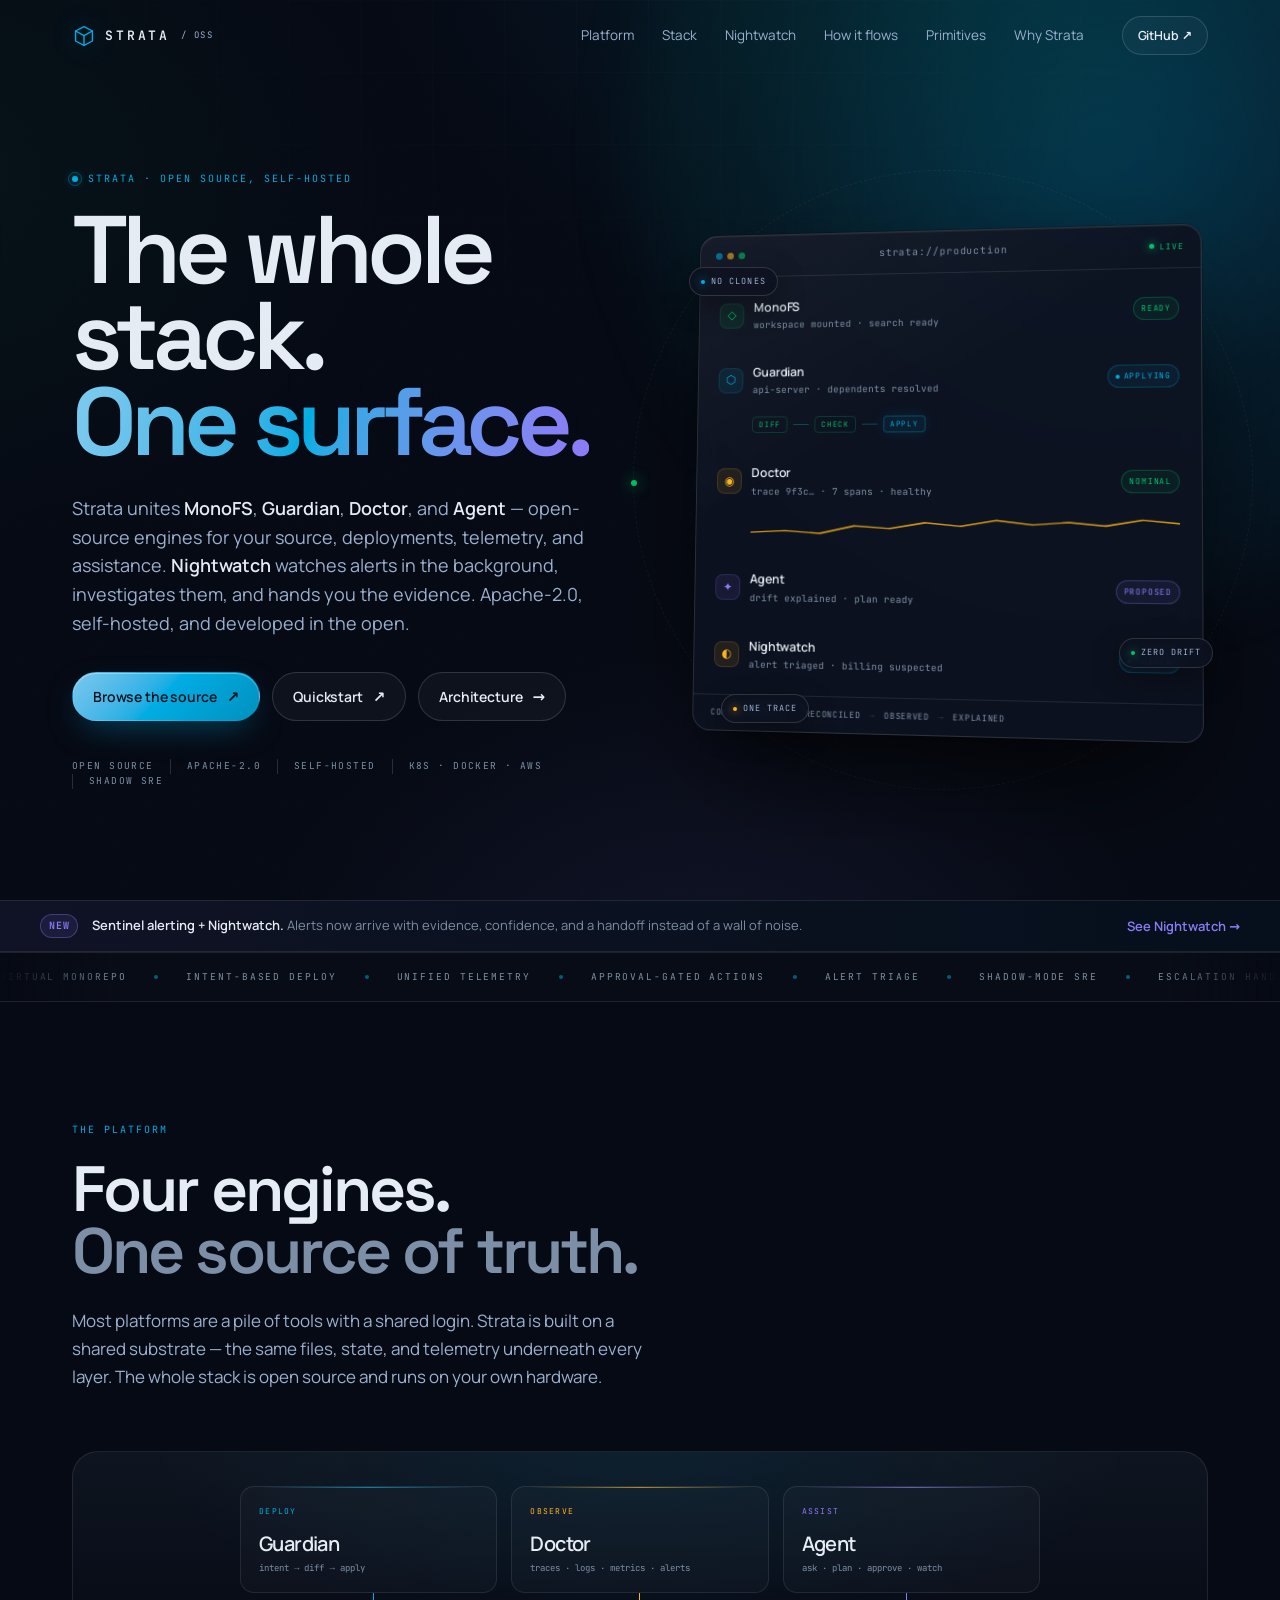
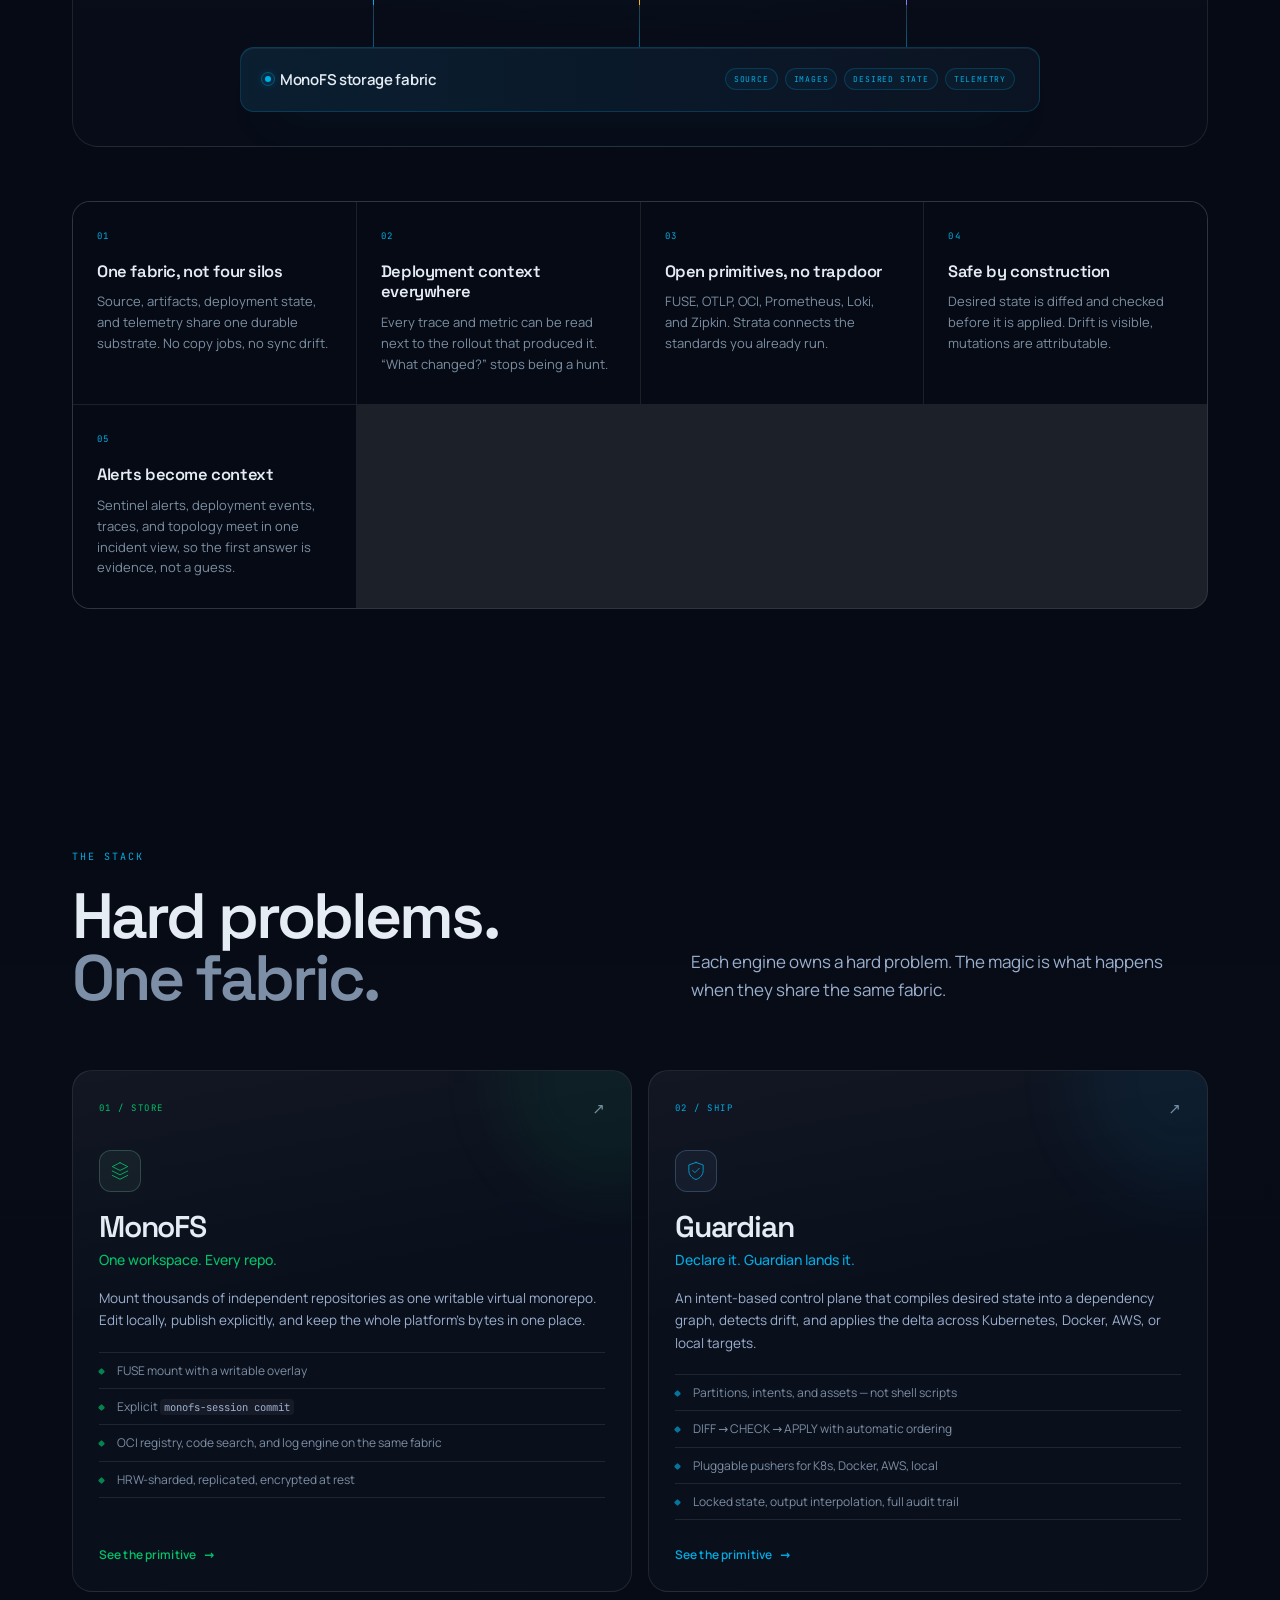
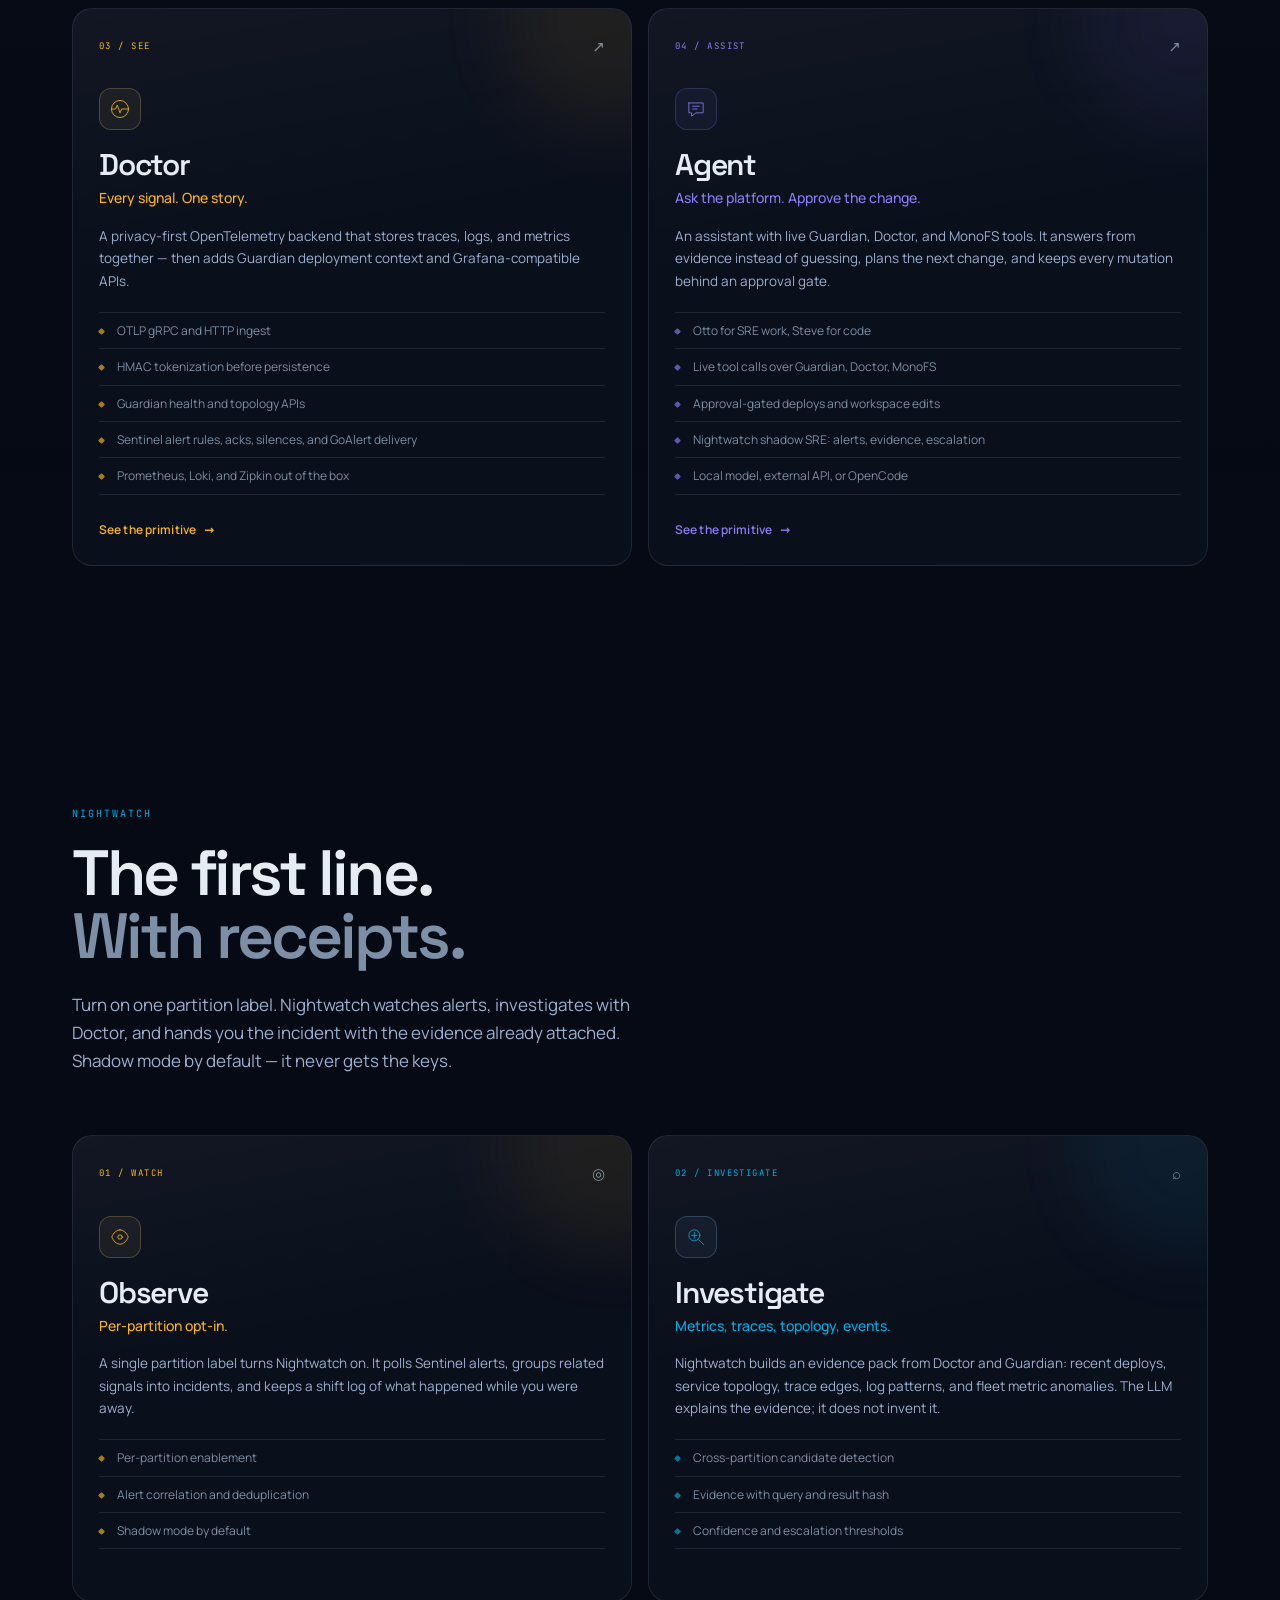
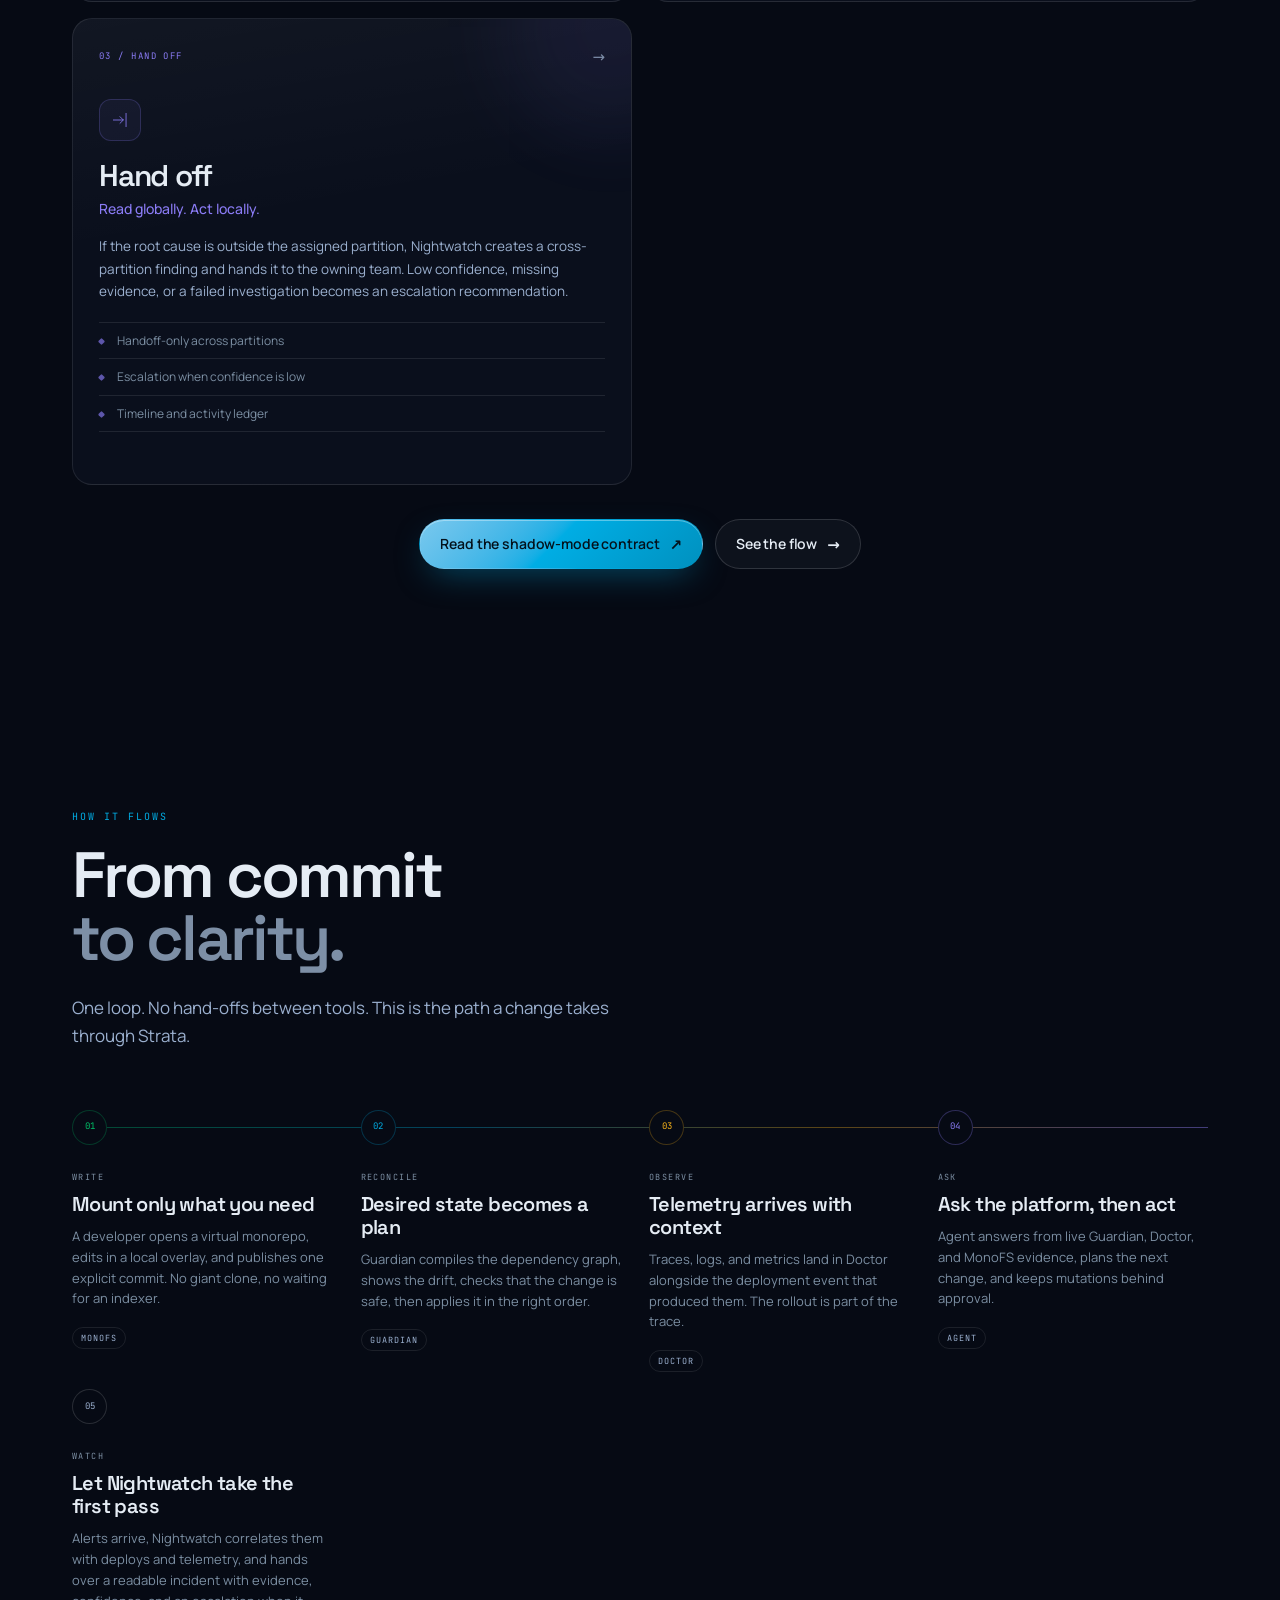
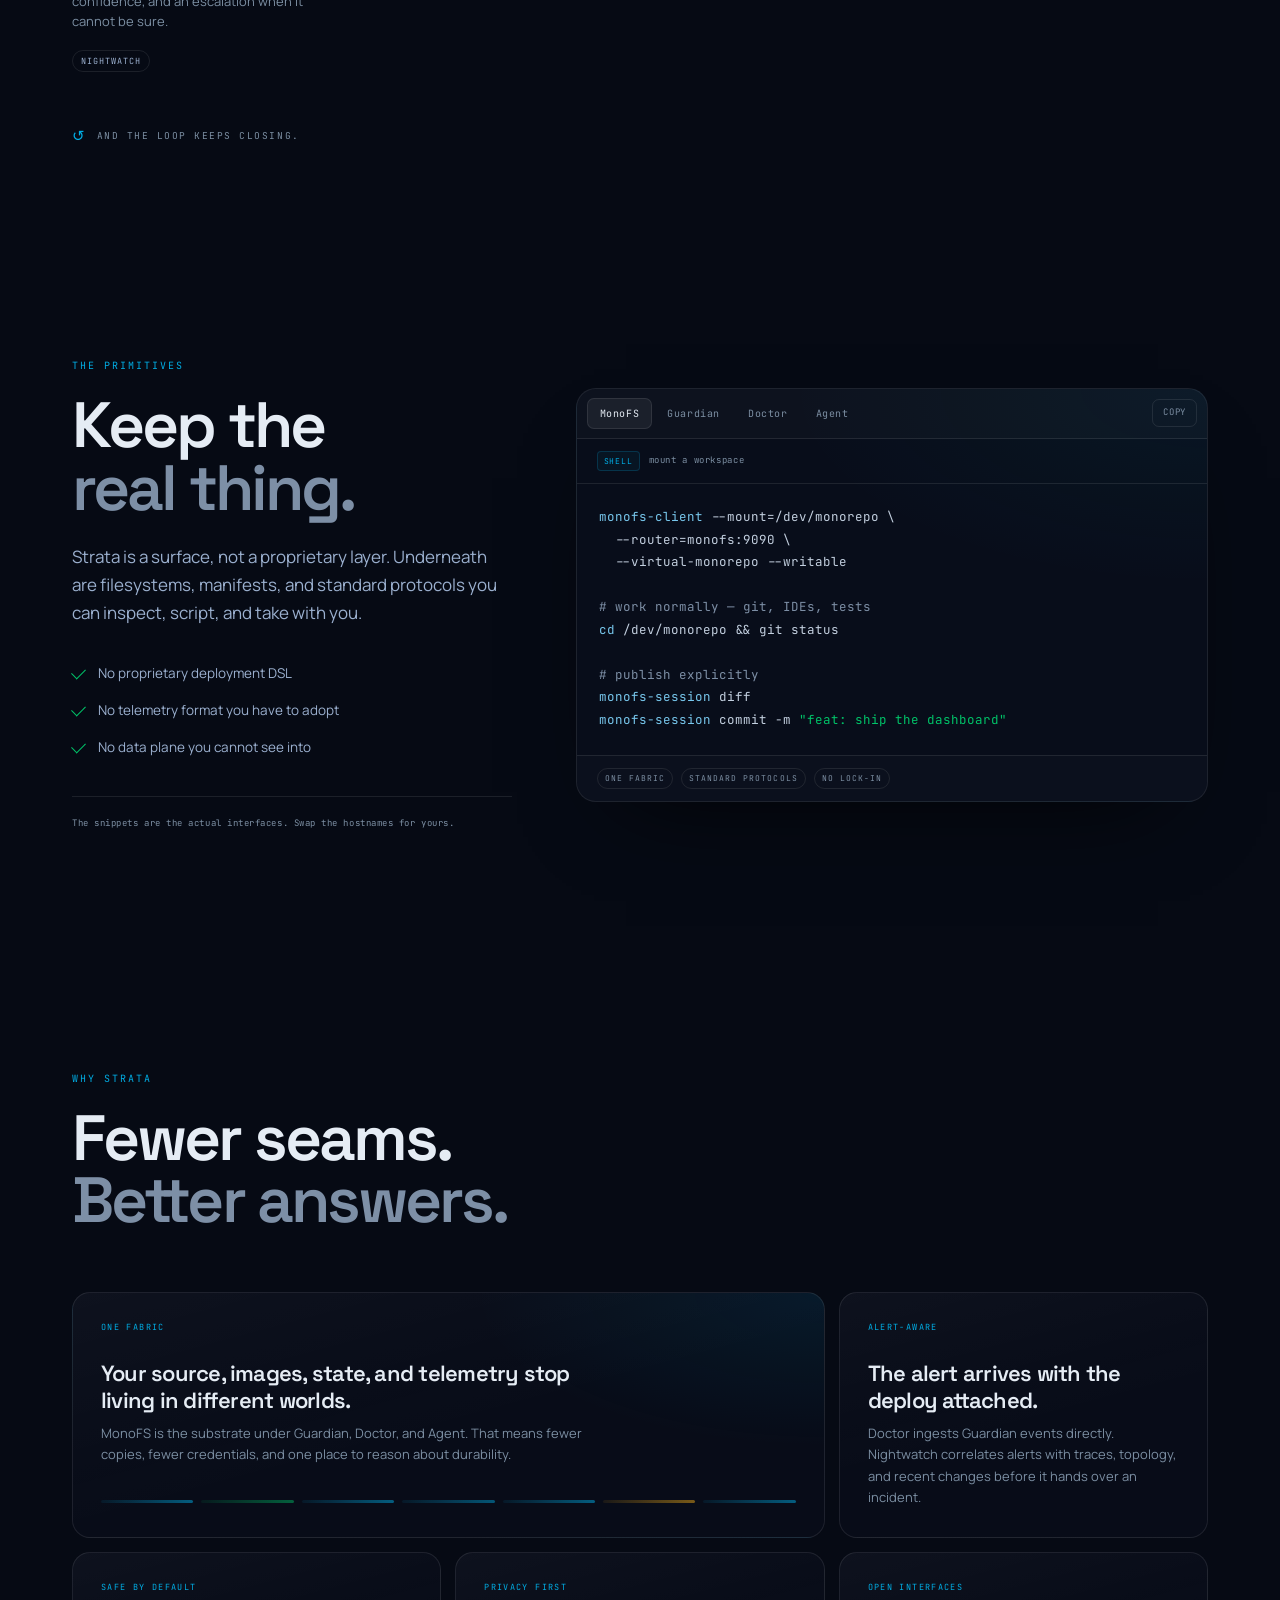
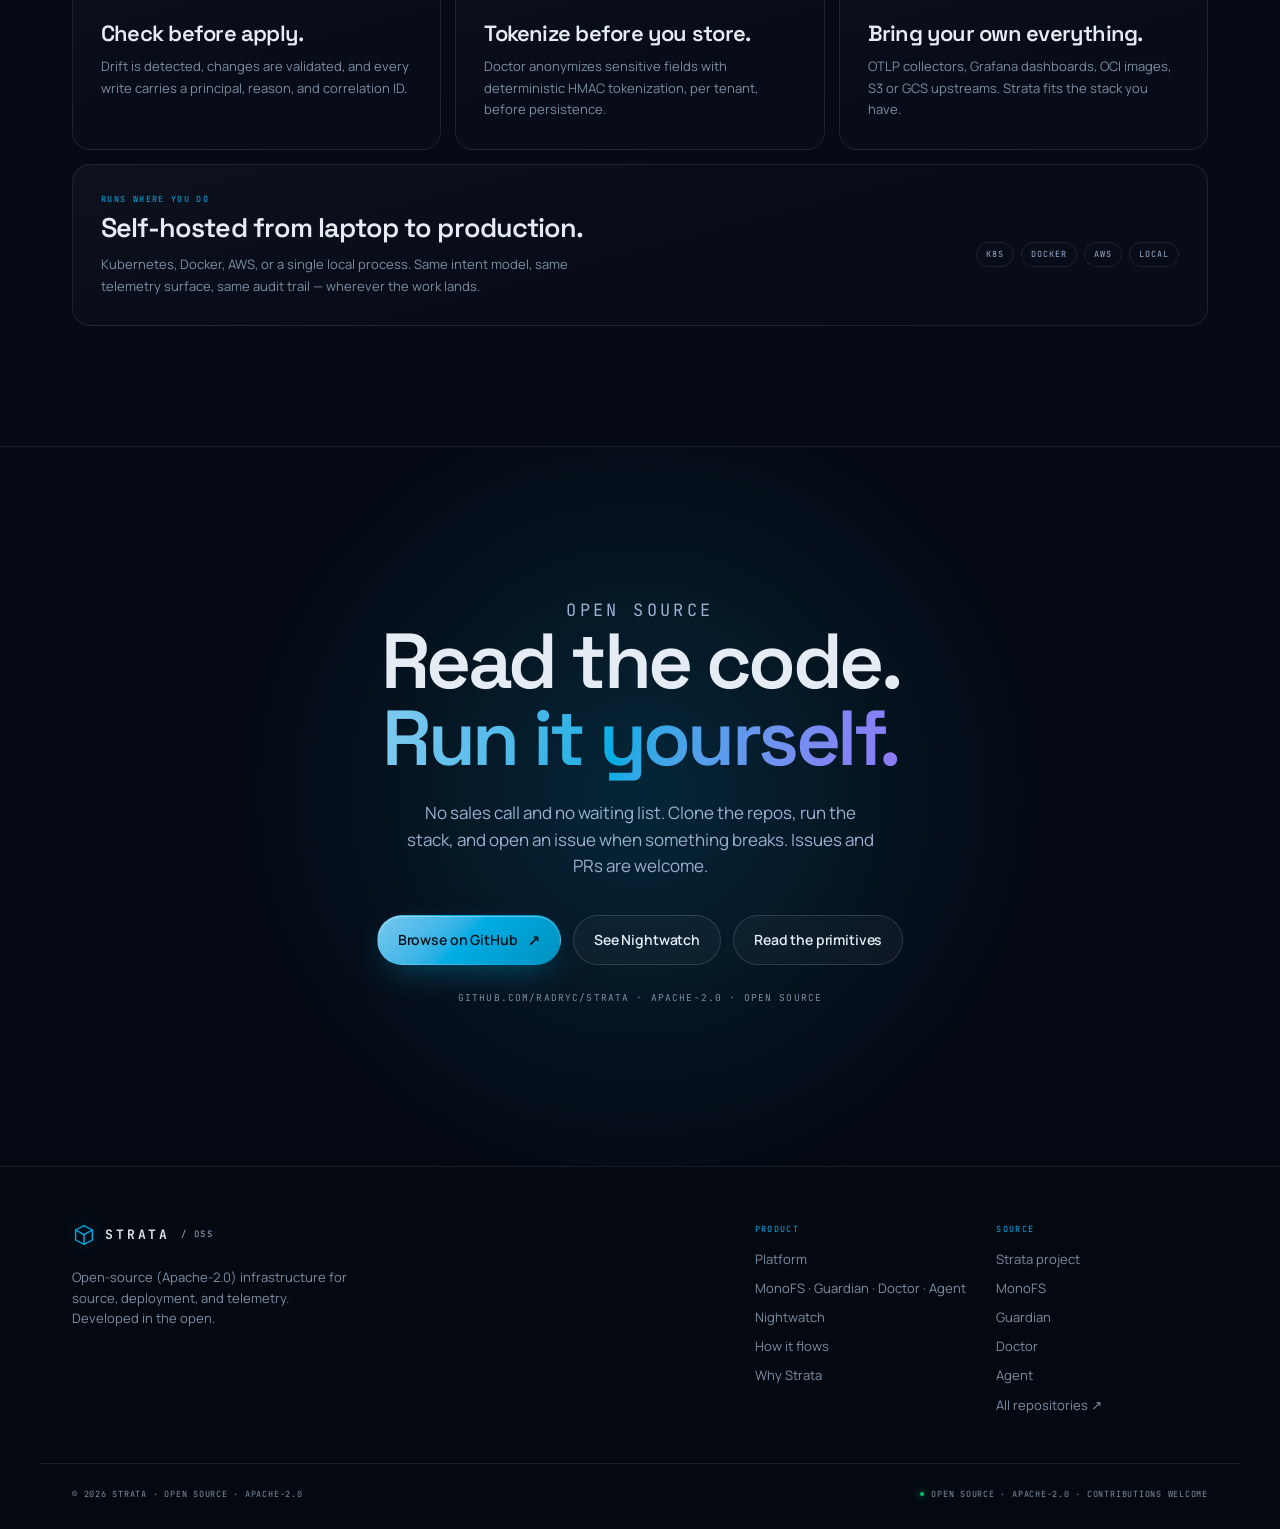
==== commit 10b86848: "feat(landing): make Nightwatch the first-step adoption path" ====
--- a/landing/index.html
+++ b/landing/index.html
@@ -181,6 +181,15 @@
     </div>
   </section>
 
+  <!-- NEW -->
+  <div class="new-strip">
+    <div class="wrap new-strip-inner">
+      <span class="new-tag">New</span>
+      <p><strong>Sentinel alerting + Nightwatch.</strong> Alerts now arrive with evidence, confidence, and a handoff instead of a wall of noise.</p>
+      <a href="#nightwatch" class="new-link">See Nightwatch <span aria-hidden="true">→</span></a>
+    </div>
+  </div>
+
   <!-- TICKER -->
   <div class="ticker" aria-hidden="true">
     <div class="ticker-track">
@@ -230,12 +239,12 @@
           <div class="fabric-node" data-accent="amber">
             <span class="fabric-kicker">Observe</span>
             <b>Doctor</b>
-            <small>traces · logs · metrics</small>
+            <small>traces · logs · metrics · alerts</small>
           </div>
           <div class="fabric-node" data-accent="violet">
             <span class="fabric-kicker">Assist</span>
             <b>Agent</b>
-            <small>ask · plan · approve</small>
+            <small>ask · plan · approve · watch</small>
           </div>
         </div>
         <div class="fabric-flows" aria-hidden="true">
@@ -398,7 +407,7 @@
       <div class="section-head">
         <p class="eyebrow reveal">Nightwatch</p>
         <h2 class="reveal">The first line.<br><span class="dim">With receipts.</span></h2>
-        <p class="section-lead reveal">Nightwatch is the shadow-mode SRE observer inside Agent. It watches Sentinel alerts, investigates with Doctor, and hands you an evidence-backed incident instead of a noisy page. It never mutates infrastructure.</p>
+        <p class="section-lead reveal">Turn on one partition label. Nightwatch watches alerts, investigates with Doctor, and hands you the incident with the evidence already attached. Shadow mode by default — it never gets the keys.</p>
       </div>
 
       <div class="cards">
@@ -469,6 +478,11 @@
             <li>Timeline and activity ledger</li>
           </ul>
         </article>
+      </div>
+
+      <div class="section-actions reveal">
+        <a class="btn btn-primary" href="https://github.com/radryc/agent" target="_blank" rel="noopener">Read the shadow-mode contract <span class="btn-arrow" aria-hidden="true">↗</span></a>
+        <a class="btn btn-ghost" href="#flow">See the flow <span class="btn-arrow" aria-hidden="true">→</span></a>
       </div>
     </div>
   </section>
@@ -642,9 +656,9 @@
         </article>
 
         <article class="bento-card reveal">
-          <span class="bento-kicker">Deployment-aware</span>
-          <h3>See the rollout inside the trace.</h3>
-          <p>Doctor ingests Guardian events directly. Error spikes and deploy timelines sit in the same window.</p>
+          <span class="bento-kicker">Alert-aware</span>
+          <h3>The alert arrives with the deploy attached.</h3>
+          <p>Doctor ingests Guardian events directly. Nightwatch correlates alerts with traces, topology, and recent changes before it hands over an incident.</p>
         </article>
 
         <article class="bento-card reveal">
@@ -684,6 +698,7 @@
       <p class="reveal">No sales call and no waiting list. Clone the repos, run the stack, and open an issue when something breaks. Issues and PRs are welcome.</p>
       <div class="cta-actions reveal">
         <a class="btn btn-primary" href="https://github.com/radryc/strata" target="_blank" rel="noopener">Browse on GitHub <span class="btn-arrow" aria-hidden="true">↗</span></a>
+        <a class="btn btn-ghost" href="#nightwatch">See Nightwatch</a>
         <a class="btn btn-ghost" href="#code">Read the primitives</a>
       </div>
       <p class="cta-small reveal">github.com/radryc/strata · Apache-2.0 · open source</p>
--- a/landing/assets/style.css
+++ b/landing/assets/style.css
@@ -1829,3 +1829,61 @@
   .section { padding: 32px 0; break-inside: avoid; }
   .reveal { opacity: 1; transform: none; }
 }
+
+/* New capability strip */
+.new-strip {
+  border-top: 1px solid var(--line);
+  border-bottom: 1px solid var(--line);
+  background: linear-gradient(90deg, rgba(139, 124, 246, .08), rgba(0, 173, 228, .04));
+}
+.new-strip-inner {
+  display: flex;
+  align-items: center;
+  gap: 14px;
+  padding: 13px 0;
+  min-height: 48px;
+}
+.new-strip p {
+  flex: 1;
+  min-width: 240px;
+  margin: 0;
+  color: var(--faint);
+  font-size: 13px;
+  line-height: 1.45;
+}
+.new-strip strong { color: var(--ink); font-weight: 600; }
+.new-tag {
+  flex: 0 0 auto;
+  padding: 3px 8px;
+  border: 1px solid rgba(139, 124, 246, .35);
+  border-radius: 999px;
+  color: var(--violet);
+  background: rgba(139, 124, 246, .1);
+  font-family: var(--mono);
+  font-size: 10px;
+  font-weight: 600;
+  letter-spacing: .08em;
+  text-transform: uppercase;
+}
+.new-link {
+  flex: 0 0 auto;
+  color: var(--violet);
+  font-size: 13px;
+  font-weight: 600;
+  text-decoration: none;
+  white-space: nowrap;
+}
+.new-link:hover { color: var(--accent-light); }
+.section-actions {
+  display: flex;
+  justify-content: center;
+  flex-wrap: wrap;
+  gap: 12px;
+  margin-top: 34px;
+}
+
+@media (max-width: 640px) {
+  .new-strip-inner { align-items: flex-start; gap: 8px 12px; flex-wrap: wrap; padding: 12px 0; }
+  .new-strip p { min-width: 100%; order: 2; }
+  .new-link { order: 3; margin-left: auto; }
+}
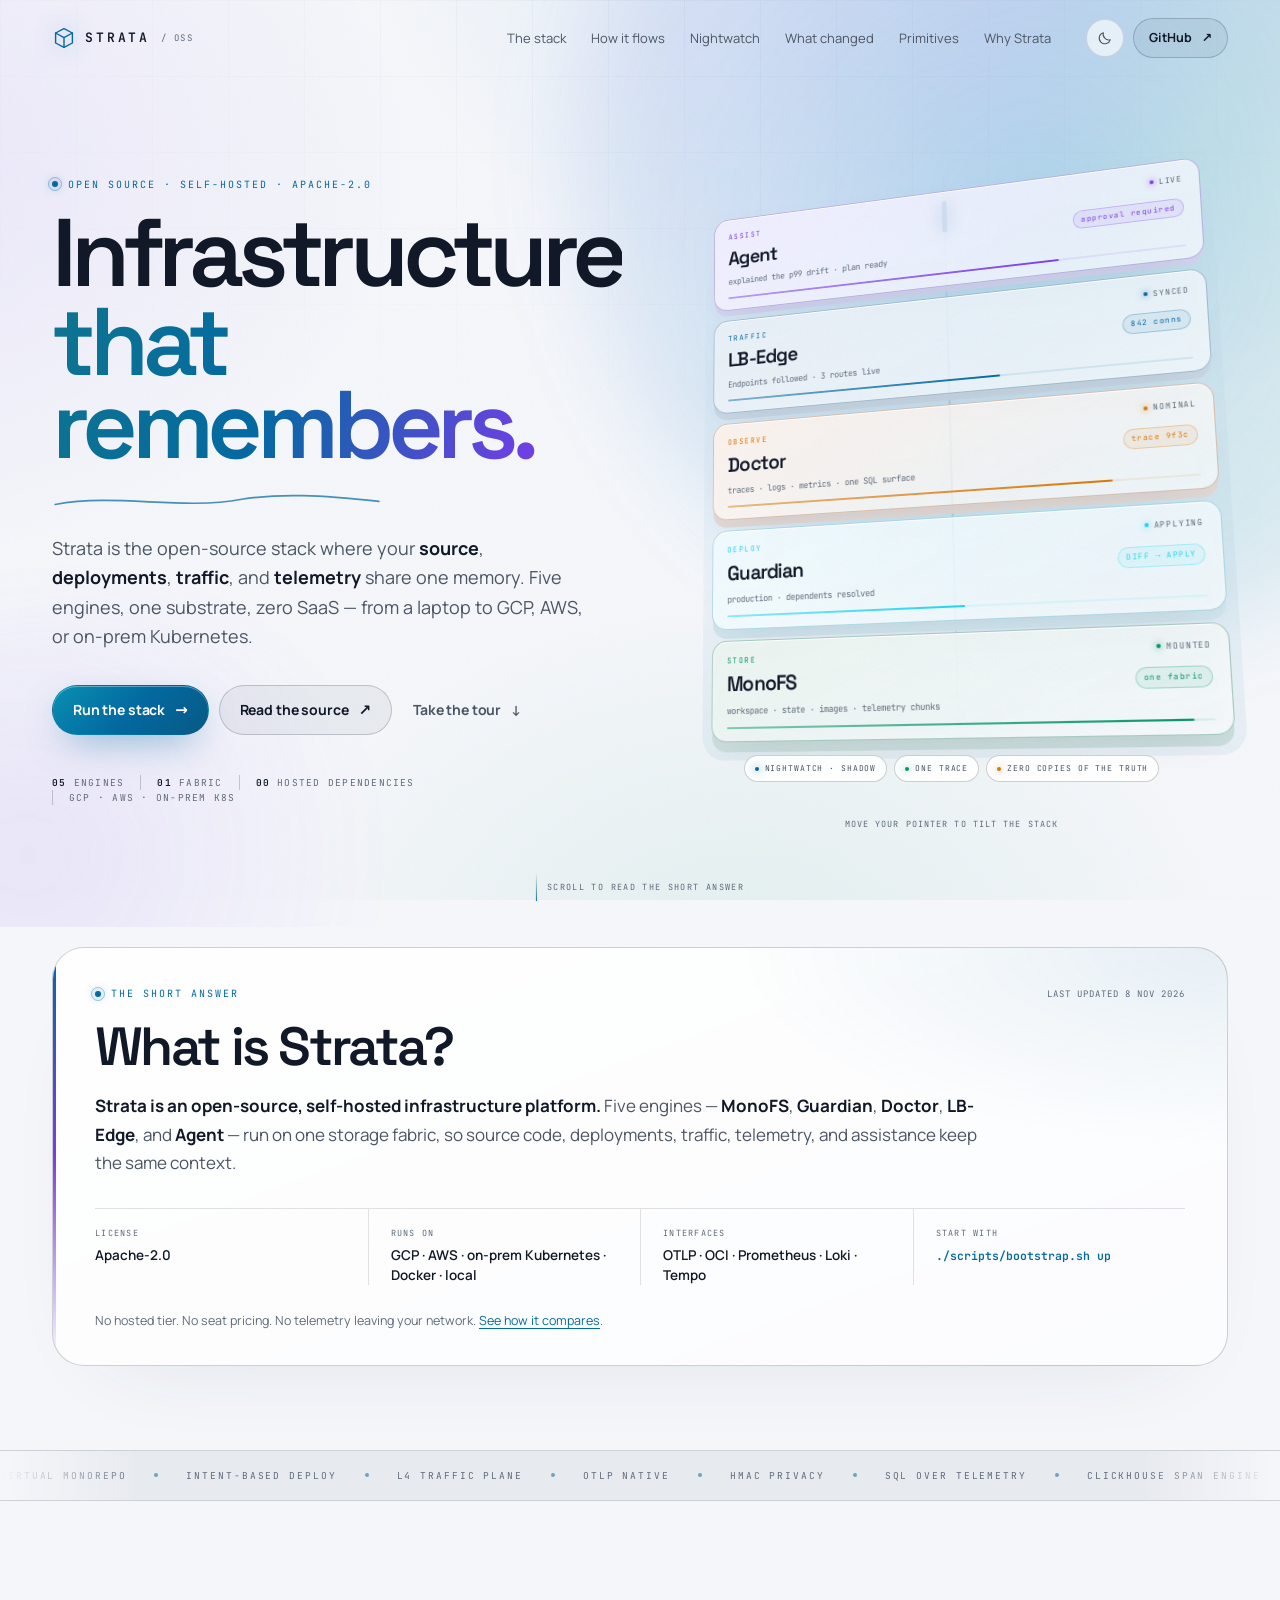
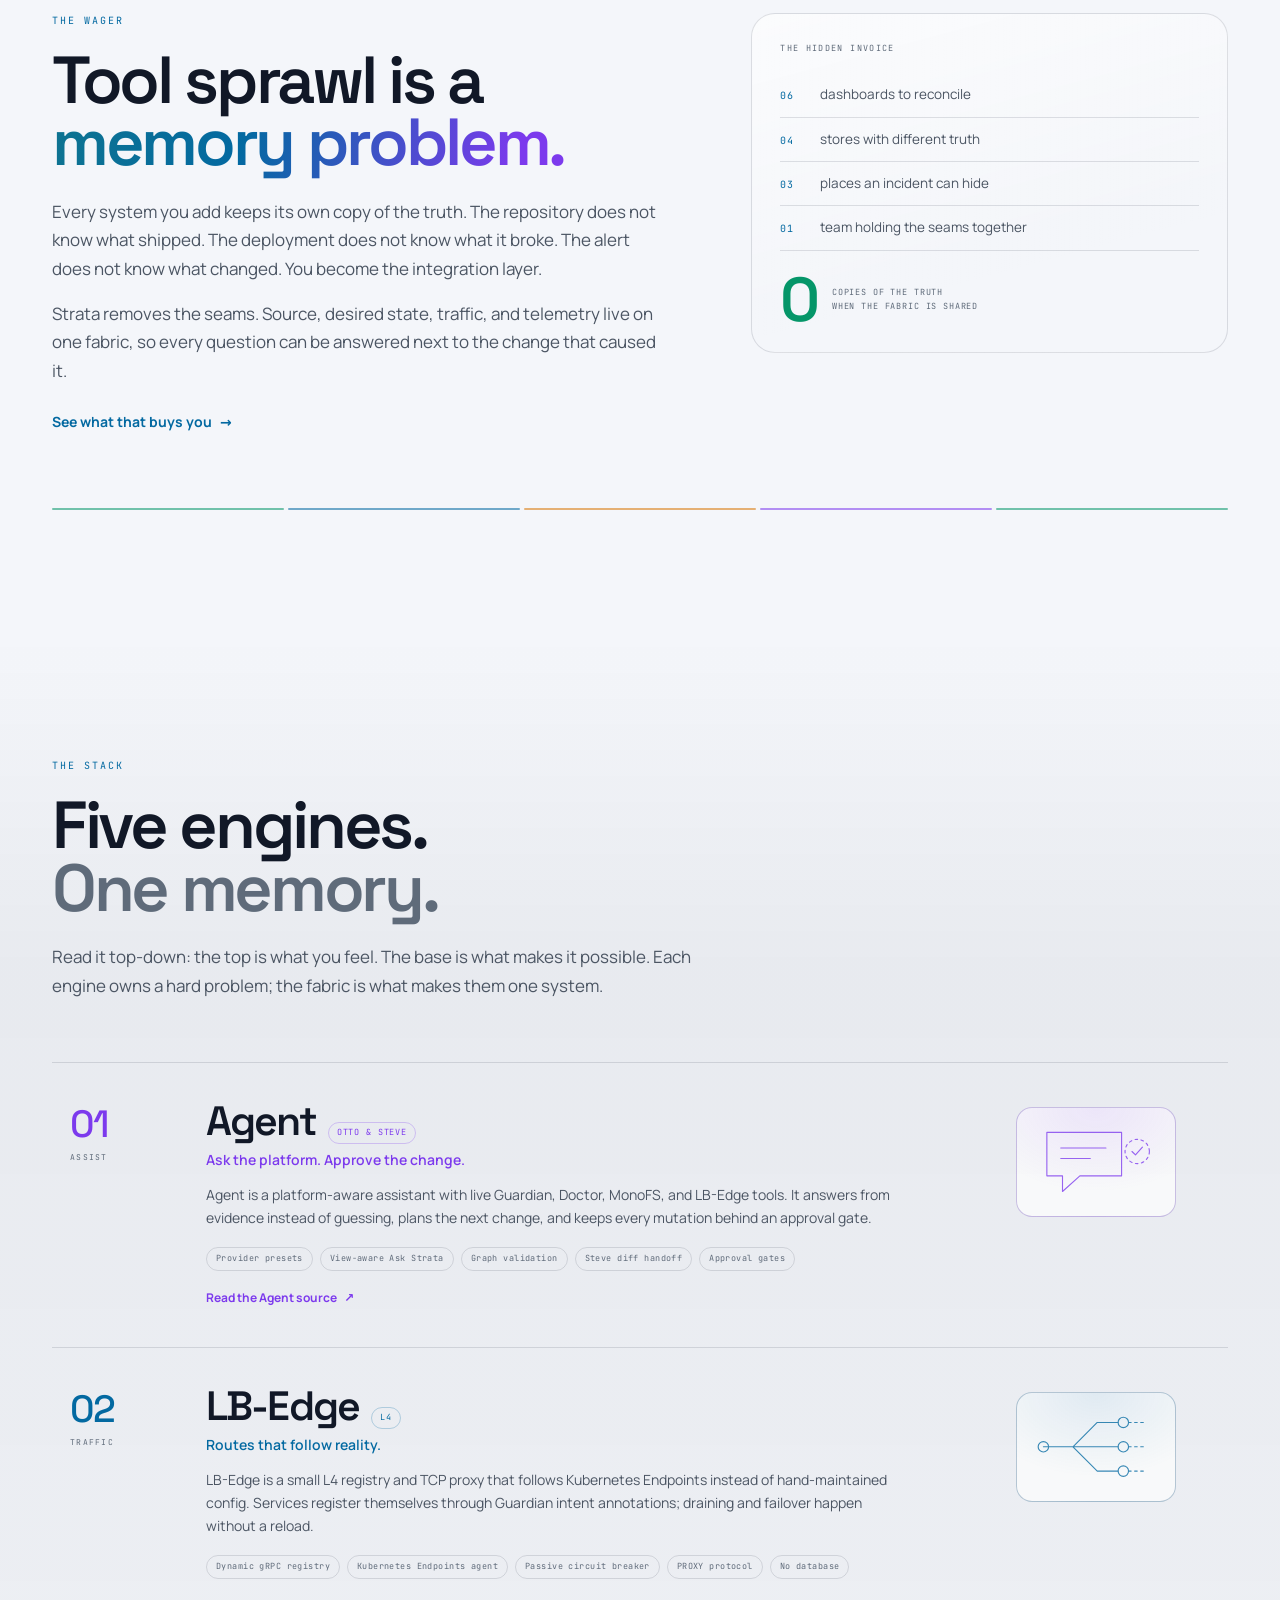
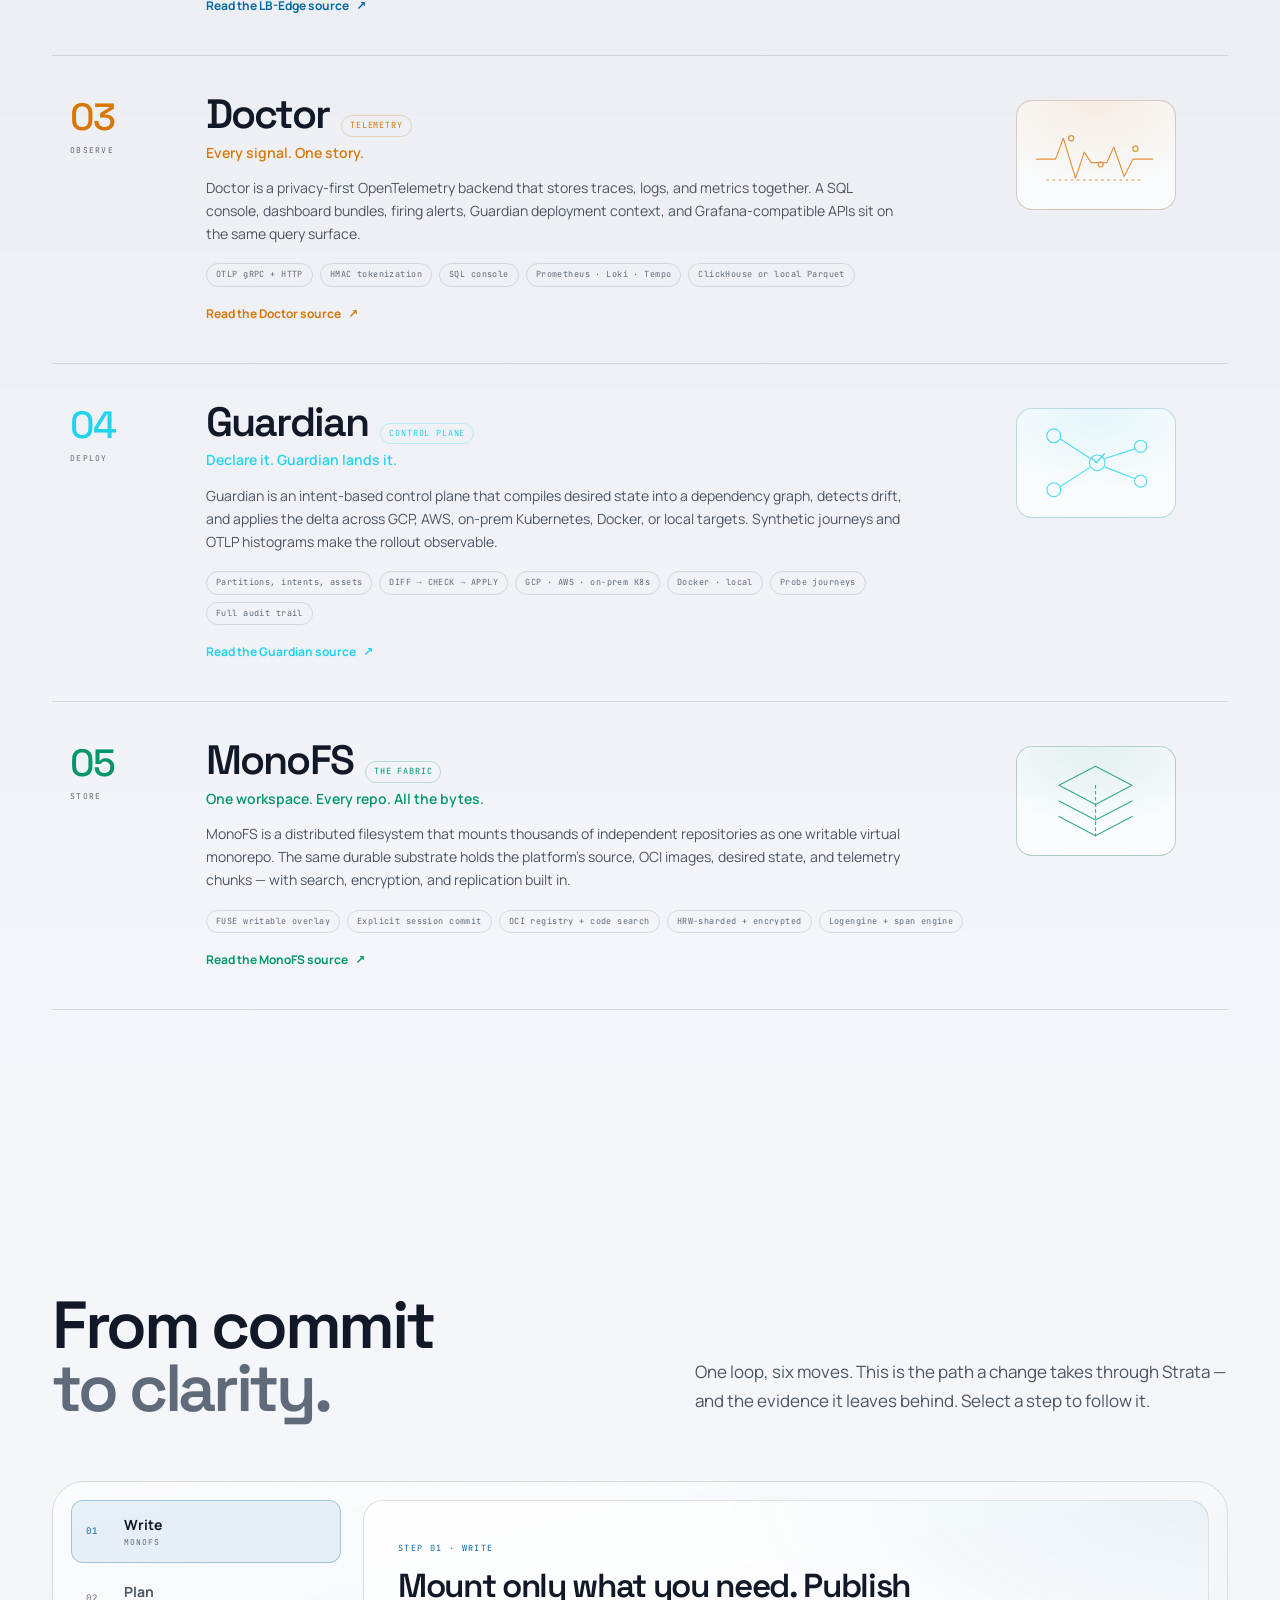
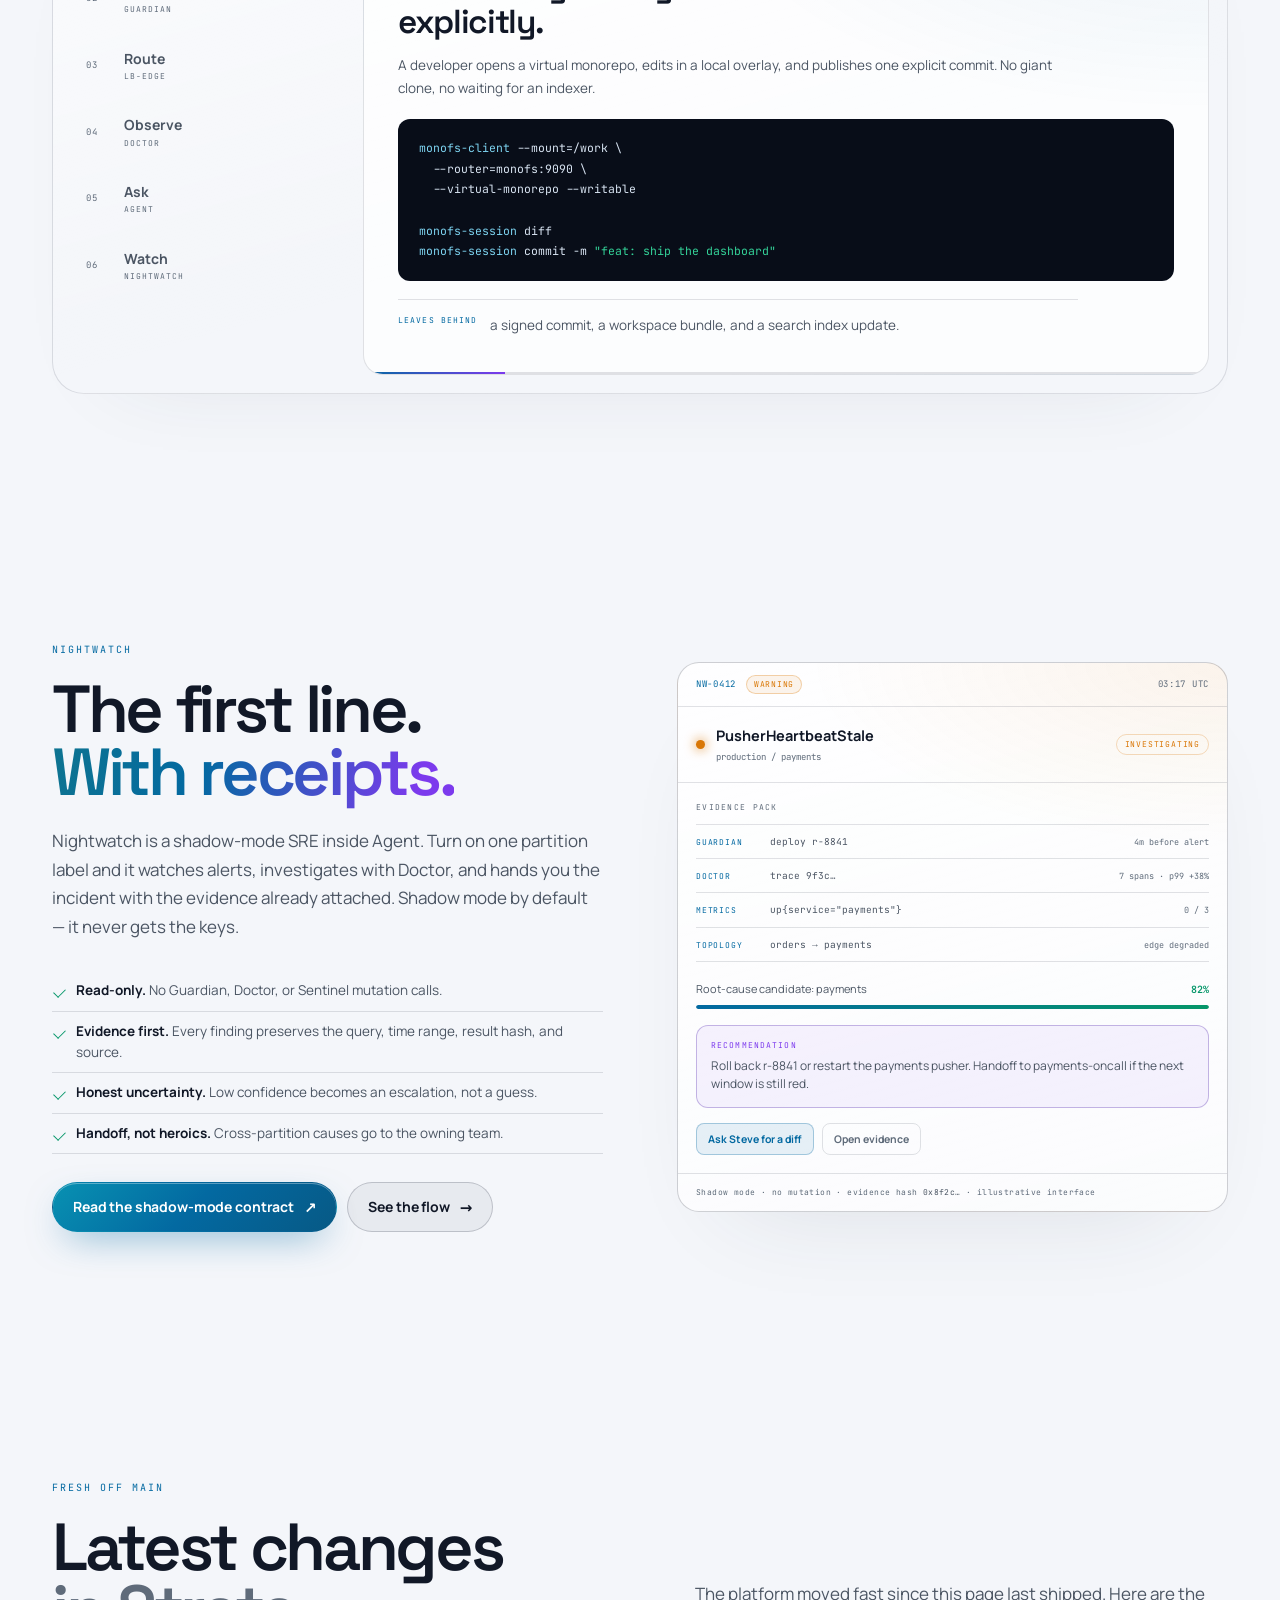
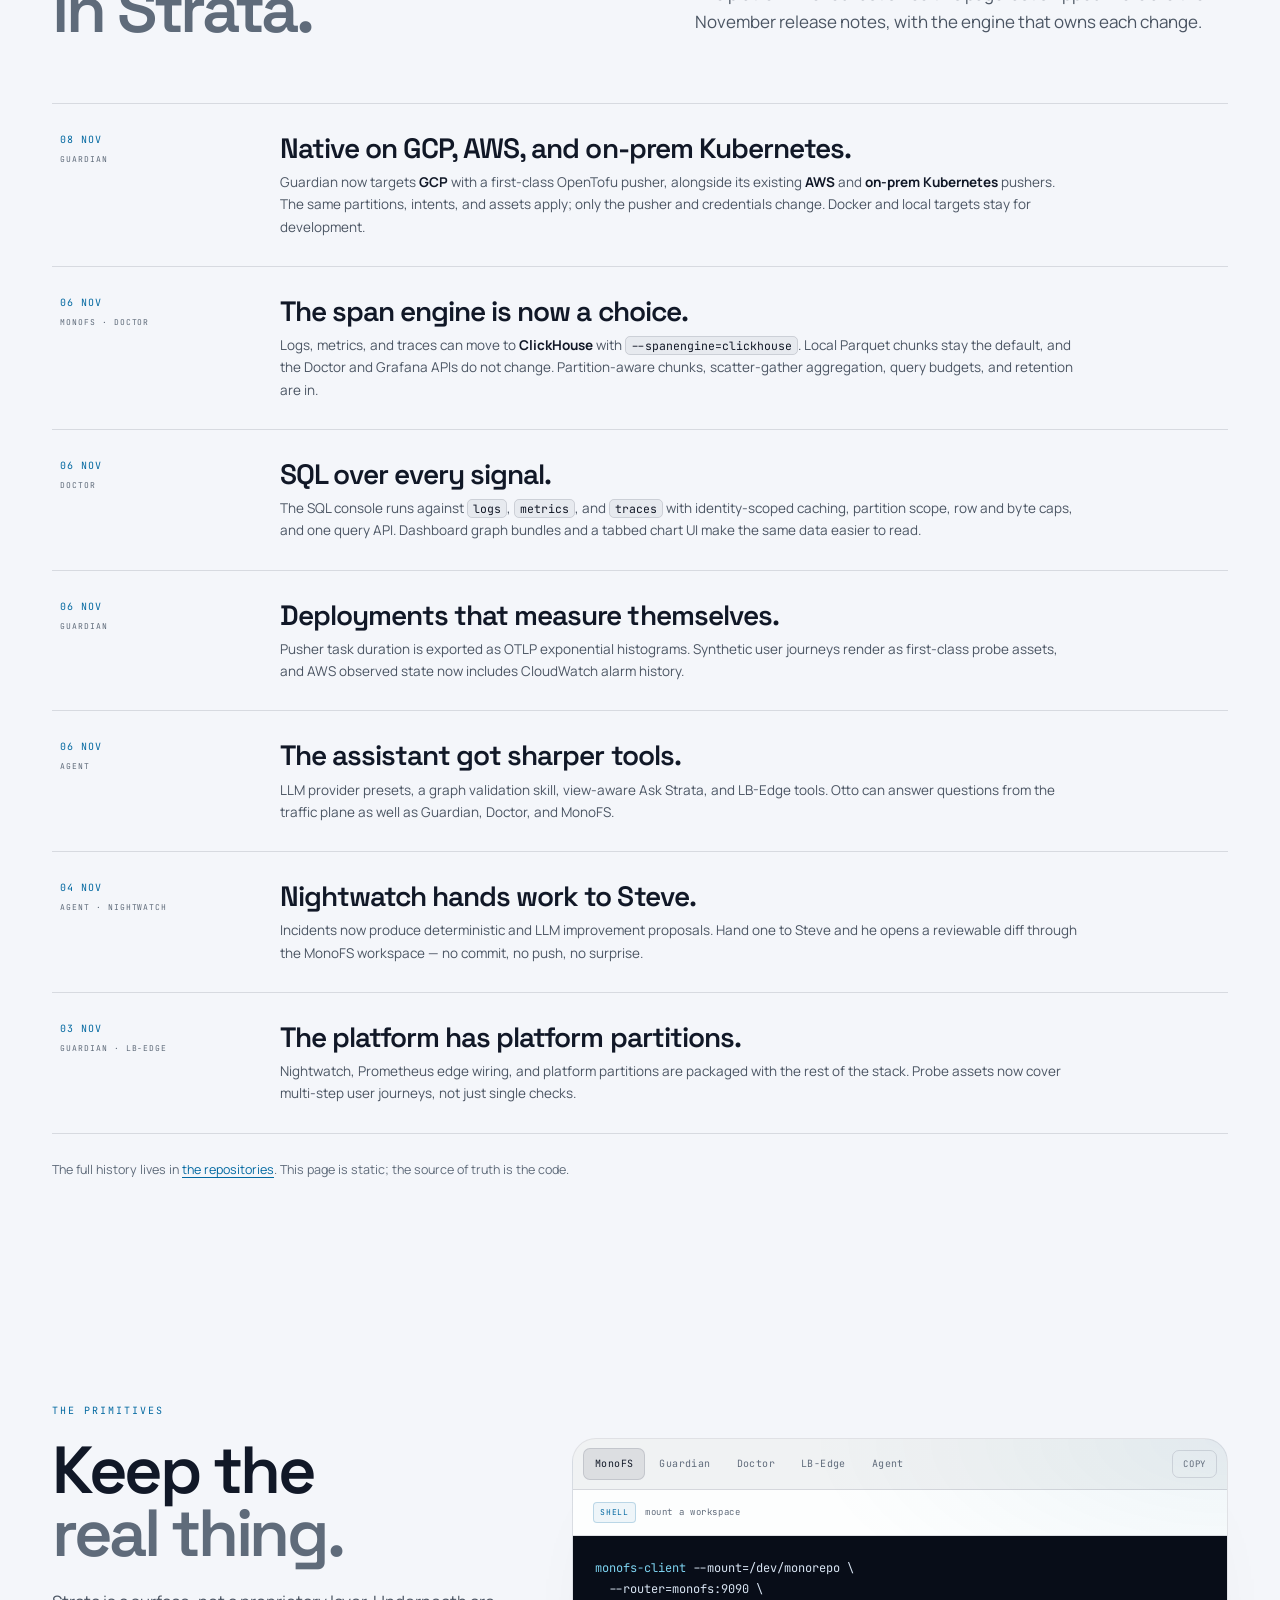
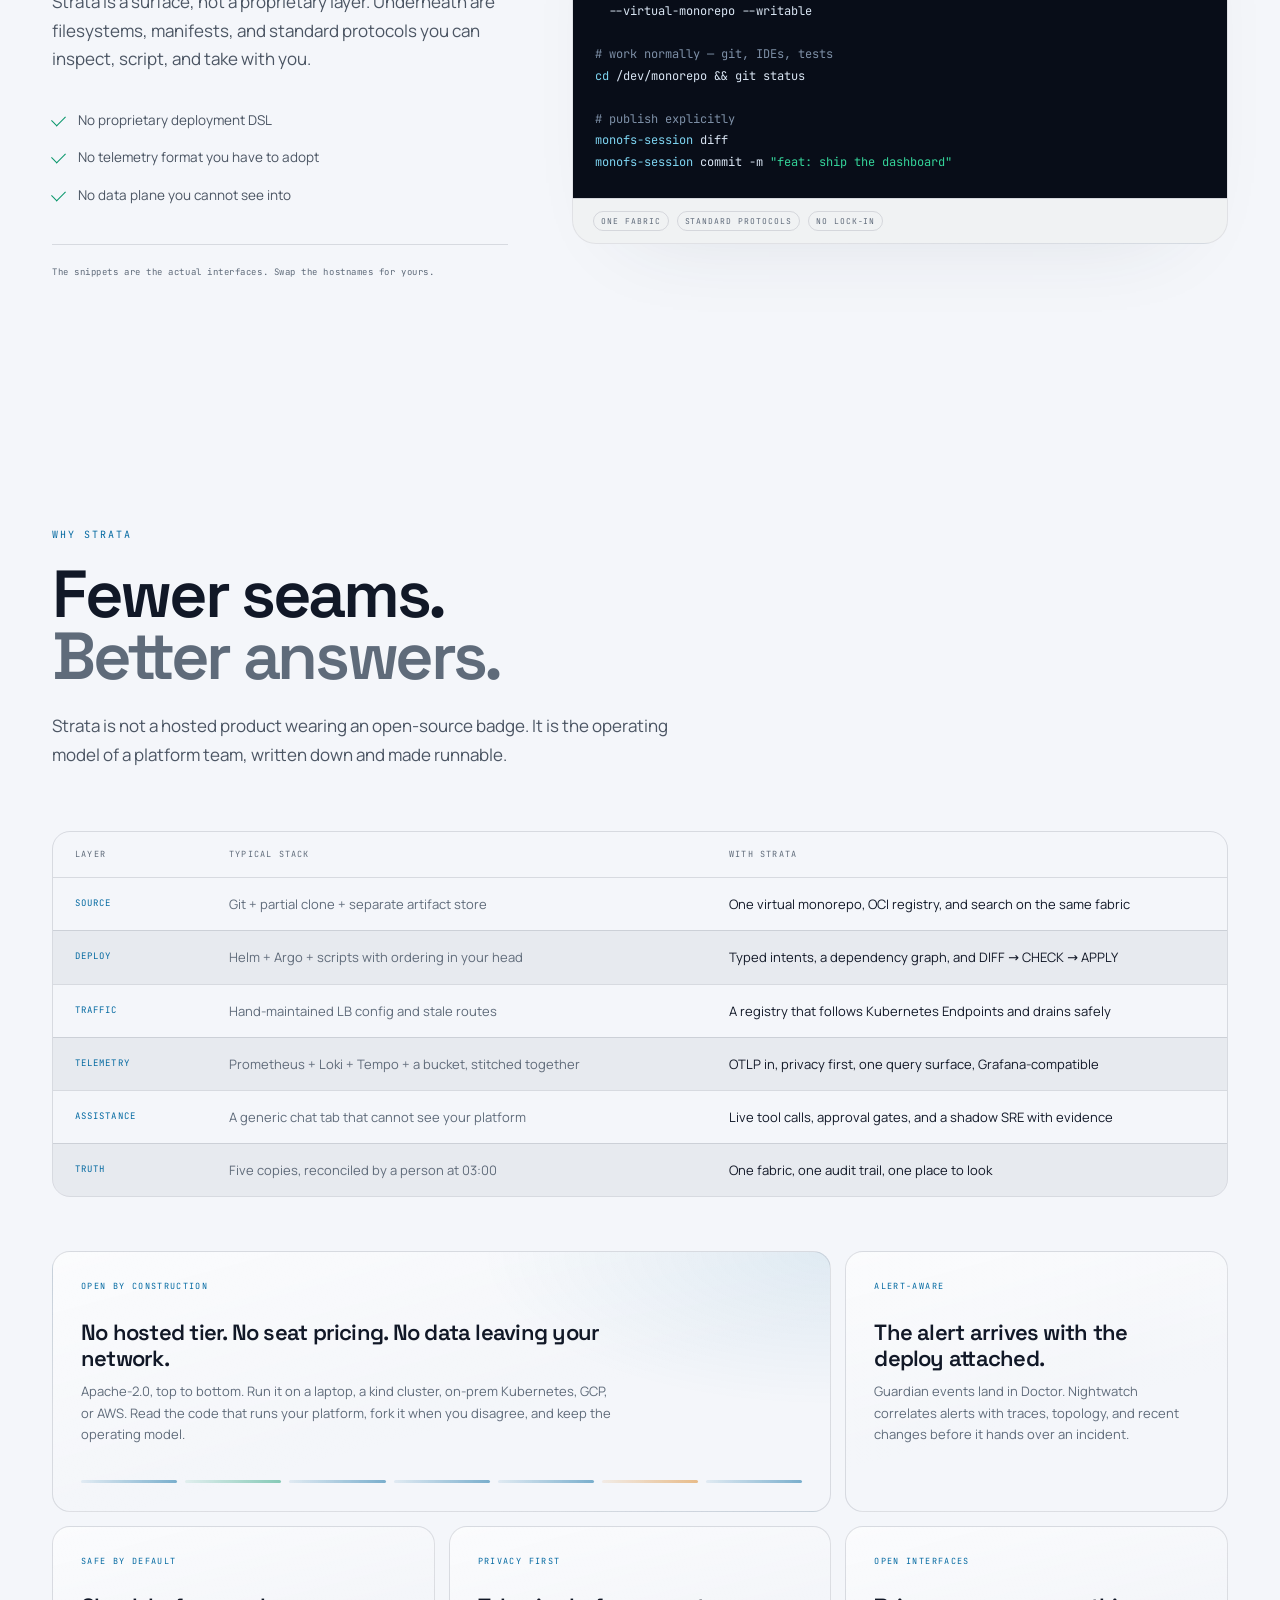
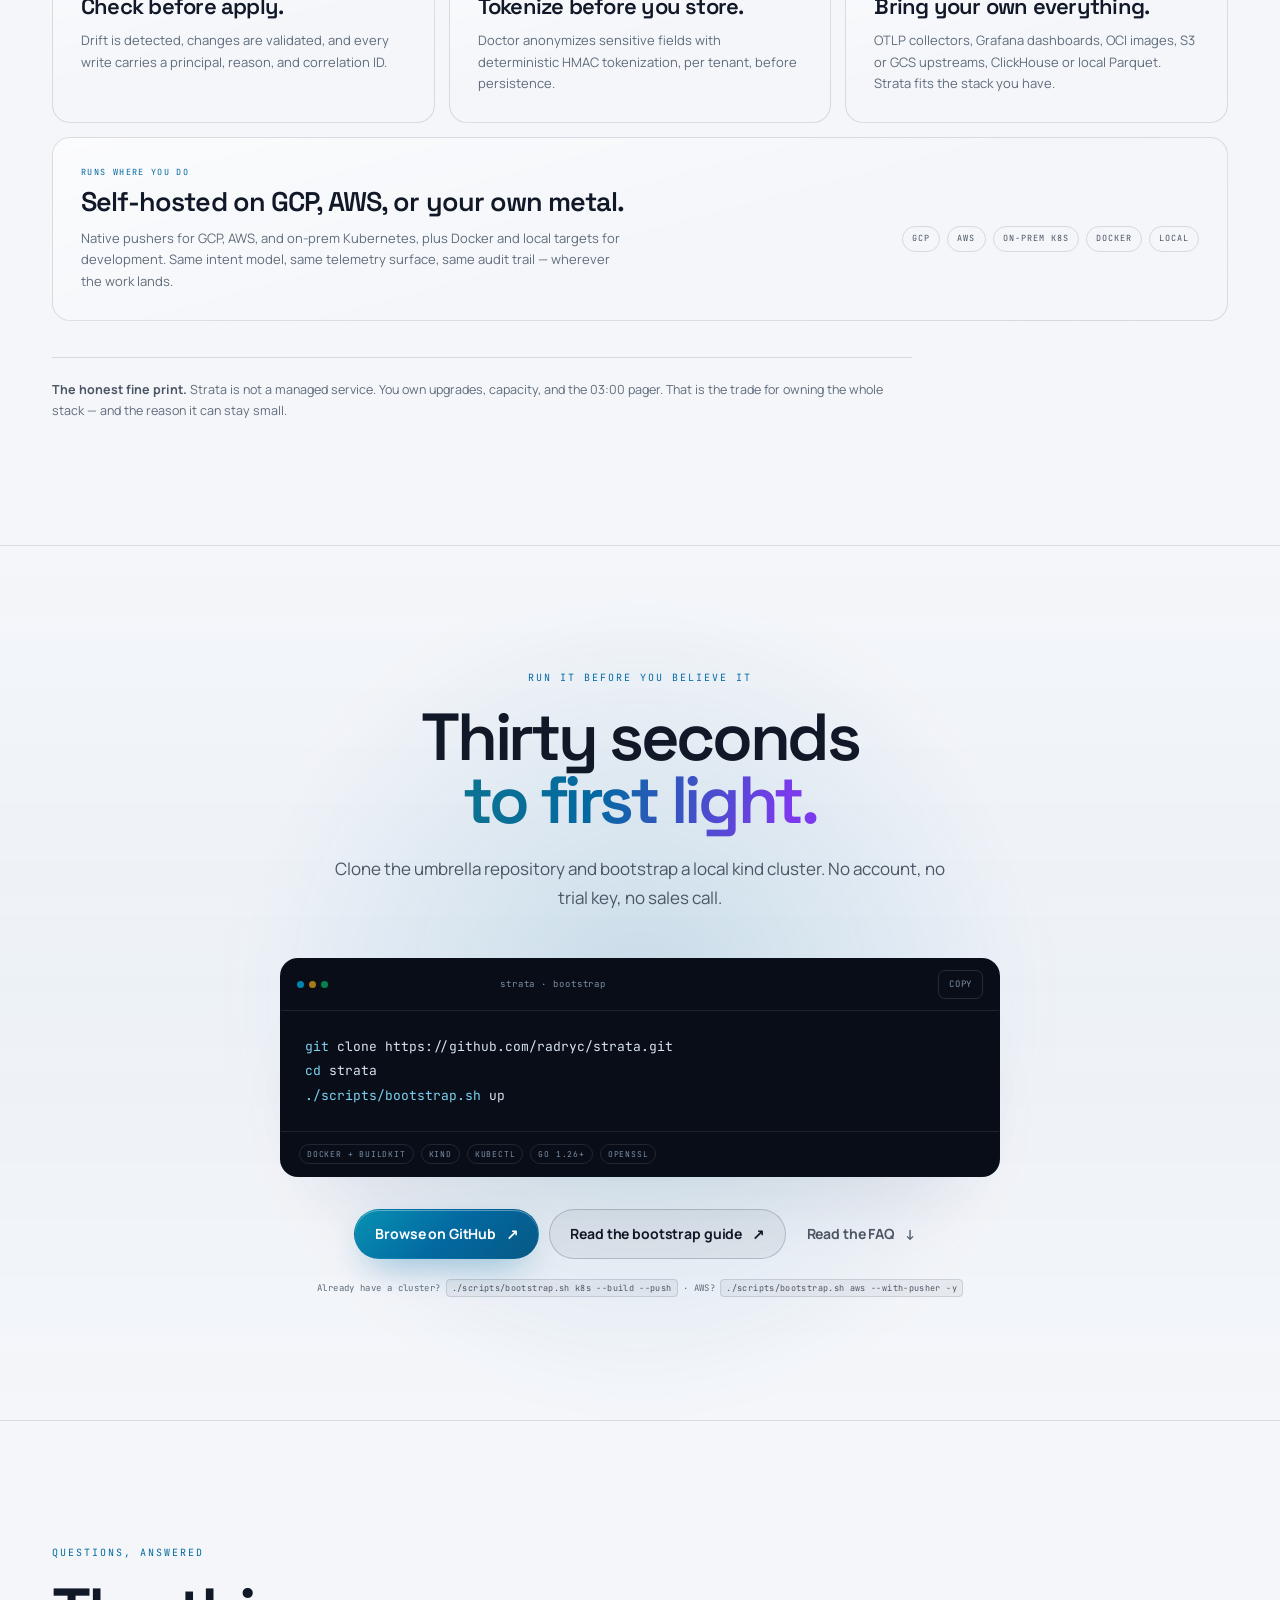
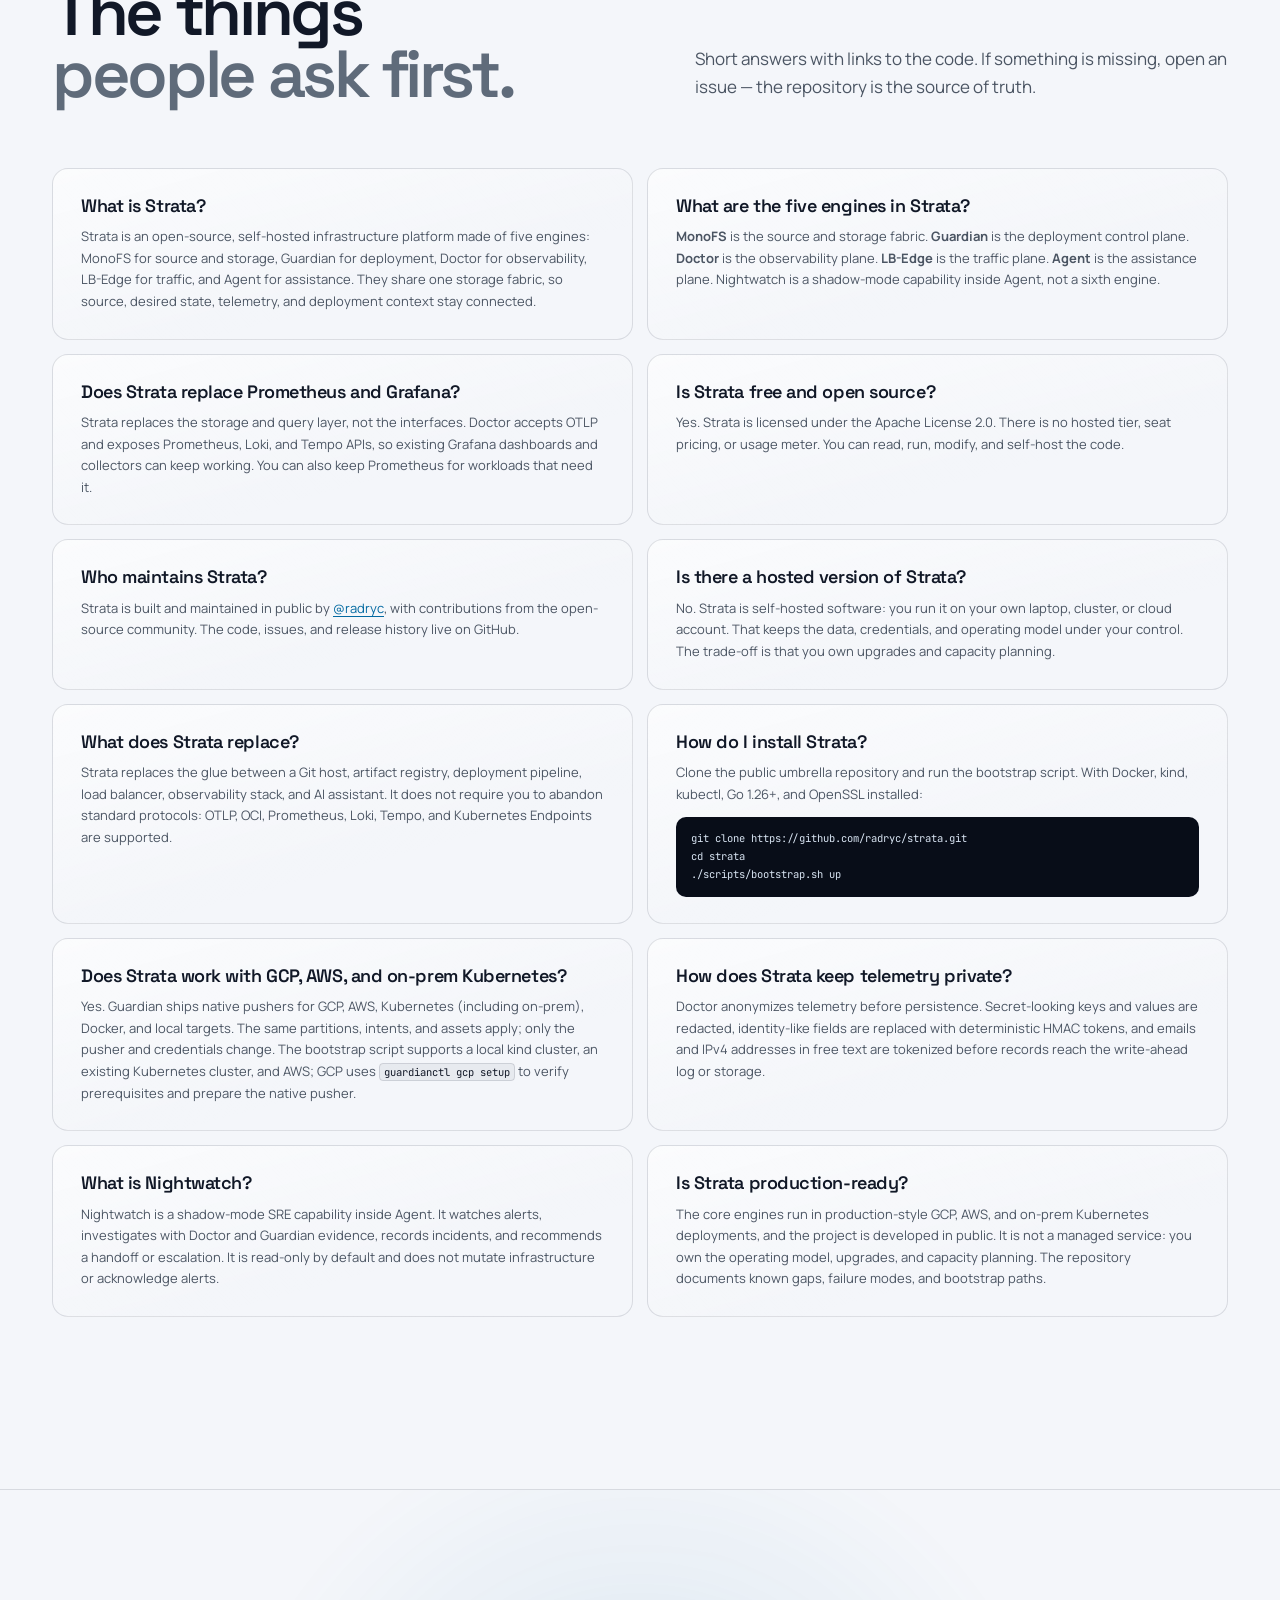
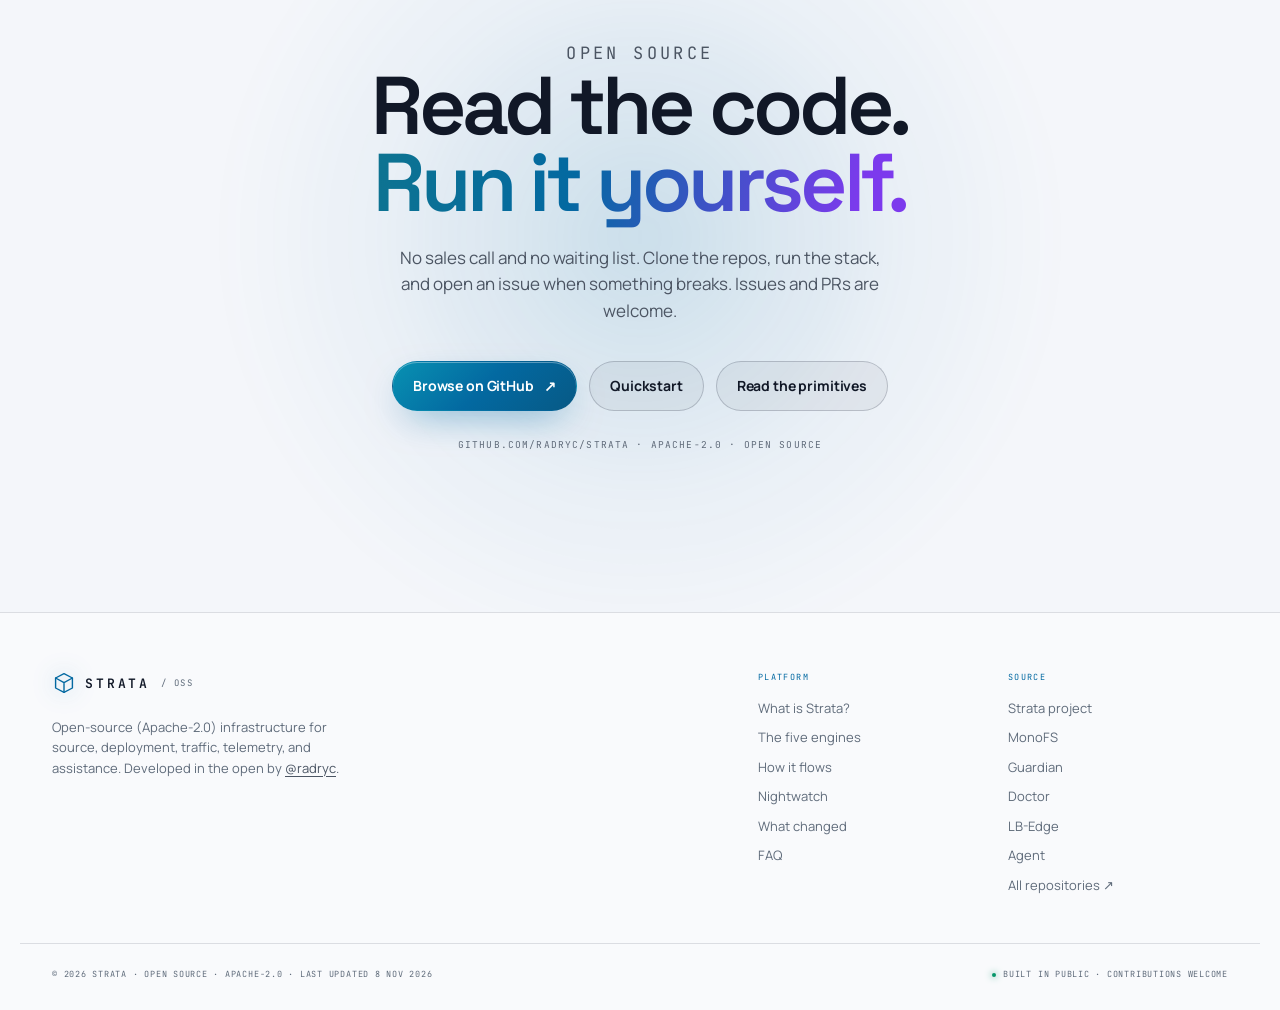
==== commit 285b903a: "feat(landing): redesign Strata hub and publish it through both domains - Replace the legacy Hugo sit" ====
--- a/landing/index.html
+++ b/landing/index.html
@@ -1,43 +1,204 @@
 <!doctype html>
-<html lang="en">
+<html lang="en" data-theme="midnight">
 <head>
 <meta charset="utf-8">
 <meta name="viewport" content="width=device-width, initial-scale=1">
-<title>Strata — open-source infrastructure, one surface</title>
-<meta name="description" content="Strata is an open-source, self-hosted infrastructure stack: MonoFS, Guardian, Doctor, Agent, and Nightwatch. Apache-2.0, developed in the open.">
-<meta name="theme-color" content="#060a14">
+<title>Strata — open-source infrastructure that remembers</title>
+<meta name="description" content="Strata is an open-source, self-hosted infrastructure platform. Five engines — MonoFS, Guardian, Doctor, LB-Edge, and Agent — share one storage fabric so source, deployments, traffic, and telemetry keep the same memory. Runs natively on GCP, AWS, and on-prem Kubernetes.">
+<meta name="robots" content="index, follow, max-snippet:-1, max-image-preview:large, max-video-preview:-1">
+<meta name="googlebot" content="index, follow, max-snippet:-1, max-image-preview:large">
+<meta name="author" content="radryc">
+<meta name="keywords" content="Strata, open source infrastructure, self-hosted platform, MonoFS, Guardian, Doctor, LB-Edge, Agent, Nightwatch, OTLP, observability, GitOps, Kubernetes, GCP, AWS, on-prem Kubernetes, ClickHouse, Apache-2.0">
+<meta name="theme-color" media="(prefers-color-scheme: dark)" content="#060a14">
+<meta name="theme-color" media="(prefers-color-scheme: light)" content="#f3f1ea">
 <link rel="canonical" href="https://stratasre.com/">
+<link rel="sitemap" type="application/xml" title="Sitemap" href="/sitemap.xml">
 <meta property="og:type" content="website">
+<meta property="og:site_name" content="Strata">
+<meta property="og:locale" content="en_GB">
 <meta property="og:url" content="https://stratasre.com/">
-<meta property="og:title" content="Strata — open-source infrastructure, one surface">
-<meta property="og:description" content="MonoFS stores it. Guardian ships it. Doctor sees it. Agent explains it. Nightwatch watches it. Open source, self-hosted, Apache-2.0.">
-<meta property="og:image" content="https://stratasre.com/assets/og.png">
+<meta property="og:title" content="Strata — open-source infrastructure that remembers">
+<meta property="og:description" content="Five engines. One memory. Source, deployments, traffic, and telemetry share one open-source fabric — natively on GCP, AWS, and on-prem Kubernetes.">
+<meta property="og:image" content="https://stratasre.com/assets/og.png?v=2026-11-08">
 <meta property="og:image:width" content="1200">
 <meta property="og:image:height" content="630">
+<meta property="og:image:alt" content="Strata — infrastructure that remembers. Native on GCP, AWS, and on-prem Kubernetes.">
 <meta name="twitter:card" content="summary_large_image">
-<meta name="twitter:title" content="Strata — open-source infrastructure, one surface">
-<meta name="twitter:description" content="MonoFS stores it. Guardian ships it. Doctor sees it. Agent explains it. Nightwatch watches it. Open source, self-hosted, Apache-2.0.">
-<meta name="twitter:image" content="https://stratasre.com/assets/og.png">
+<meta name="twitter:title" content="Strata — open-source infrastructure that remembers">
+<meta name="twitter:description" content="Five engines. One memory. MonoFS, Guardian, Doctor, LB-Edge, and Agent — natively on GCP, AWS, and on-prem Kubernetes.">
+<meta name="twitter:image" content="https://stratasre.com/assets/og.png?v=2026-11-08">
+<meta name="twitter:image:alt" content="Strata — infrastructure that remembers. Native on GCP, AWS, and on-prem Kubernetes.">
 <link rel="icon" href="assets/favicon.svg" type="image/svg+xml">
 <link rel="apple-touch-icon" href="assets/icon-180.png">
 <link rel="preload" href="assets/fonts/manrope-latin.woff2" as="font" type="font/woff2" crossorigin>
 <link rel="preload" href="assets/fonts/space-grotesk-latin.woff2" as="font" type="font/woff2" crossorigin>
+<script src="assets/theme.js"></script>
 <link rel="stylesheet" href="assets/style.css">
-<noscript><style>.reveal{opacity:1;transform:none}</style></noscript>
+<noscript><style>.reveal{opacity:1;transform:none}.hero-title .word{opacity:1;transform:none}.ticker-track{animation:none}</style></noscript>
 <script type="application/ld+json">
 {
   "@context": "https://schema.org",
-  "@type": "SoftwareSourceCode",
-  "name": "Strata",
-  "url": "https://stratasre.com/",
-  "description": "Strata is an open-source, self-hosted infrastructure stack: MonoFS, Guardian, Doctor, and Agent.",
-  "codeRepository": "https://github.com/radryc/strata",
-  "license": "https://www.apache.org/licenses/LICENSE-2.0",
-  "author": {
-    "@type": "Person",
-    "name": "radryc",
-    "url": "https://github.com/radryc"
-  }
+  "@graph": [
+    {
+      "@type": "WebSite",
+      "@id": "https://stratasre.com/#website",
+      "url": "https://stratasre.com/",
+      "name": "Strata",
+      "description": "Open-source, self-hosted infrastructure platform connecting source, deployment, traffic, telemetry, and assistance on one storage fabric.",
+      "inLanguage": "en",
+      "publisher": { "@id": "https://stratasre.com/#person" }
+    },
+    {
+      "@type": "WebPage",
+      "@id": "https://stratasre.com/#webpage",
+      "url": "https://stratasre.com/",
+      "name": "Strata — open-source infrastructure that remembers",
+      "description": "Strata connects MonoFS, Guardian, Doctor, LB-Edge, and Agent on one storage fabric. Open source, self-hosted, Apache-2.0, with native support for GCP, AWS, and on-prem Kubernetes.",
+      "isPartOf": { "@id": "https://stratasre.com/#website" },
+      "about": { "@id": "https://stratasre.com/#software" },
+      "primaryImageOfPage": {
+        "@type": "ImageObject",
+        "url": "https://stratasre.com/assets/og.png?v=2026-11-08",
+        "width": 1200,
+        "height": 630
+      },
+      "dateModified": "2026-11-08",
+      "inLanguage": "en"
+    },
+    {
+      "@type": ["SoftwareSourceCode", "SoftwareApplication"],
+      "@id": "https://stratasre.com/#software",
+      "name": "Strata",
+      "alternateName": "Strata Platform",
+      "description": "Strata is an open-source, self-hosted infrastructure platform. MonoFS stores the platform's source, state, images, and telemetry; Guardian applies desired state; Doctor receives and queries telemetry; LB-Edge routes traffic; Agent answers questions and proposes changes behind approval gates. Guardian runs natively on GCP, AWS, and on-prem Kubernetes.",
+      "url": "https://stratasre.com/",
+      "codeRepository": "https://github.com/radryc/strata",
+      "license": "https://www.apache.org/licenses/LICENSE-2.0",
+      "programmingLanguage": ["Go", "Python", "TypeScript"],
+      "runtimePlatform": ["GCP", "AWS", "Kubernetes", "Docker", "Linux"],
+      "applicationCategory": "DeveloperApplication",
+      "operatingSystem": "Linux, macOS, Kubernetes",
+      "isAccessibleForFree": true,
+      "offers": {
+        "@type": "Offer",
+        "price": "0",
+        "priceCurrency": "USD"
+      },
+      "dateModified": "2026-11-08",
+      "author": { "@id": "https://stratasre.com/#person" },
+      "maintainer": { "@id": "https://stratasre.com/#person" },
+      "keywords": "open source infrastructure, self-hosted platform, MonoFS, Guardian, Doctor, LB-Edge, Agent, Nightwatch, OTLP, observability, GitOps, GCP, AWS, on-prem Kubernetes, ClickHouse"
+    },
+    {
+      "@type": "Person",
+      "@id": "https://stratasre.com/#person",
+      "name": "radryc",
+      "url": "https://github.com/radryc",
+      "sameAs": ["https://github.com/radryc"]
+    },
+    {
+      "@type": "FAQPage",
+      "@id": "https://stratasre.com/#faq",
+      "mainEntity": [
+        {
+          "@type": "Question",
+          "name": "What is Strata?",
+          "acceptedAnswer": {
+            "@type": "Answer",
+            "text": "Strata is an open-source, self-hosted infrastructure platform made of five engines: MonoFS for source and storage, Guardian for deployment, Doctor for observability, LB-Edge for traffic, and Agent for assistance. They share one storage fabric, so source, desired state, telemetry, and deployment context stay connected."
+          }
+        },
+        {
+          "@type": "Question",
+          "name": "What are the five engines in Strata?",
+          "acceptedAnswer": {
+            "@type": "Answer",
+            "text": "MonoFS is the source and storage fabric. Guardian is the deployment control plane. Doctor is the observability plane. LB-Edge is the traffic plane. Agent is the assistance plane. Nightwatch is a shadow-mode capability inside Agent, not a sixth engine."
+          }
+        },
+        {
+          "@type": "Question",
+          "name": "Is Strata free and open source?",
+          "acceptedAnswer": {
+            "@type": "Answer",
+            "text": "Yes. Strata is licensed under the Apache License 2.0. There is no hosted tier, seat pricing, or usage meter. You can read, run, modify, and self-host the code."
+          }
+        },
+        {
+          "@type": "Question",
+          "name": "Who maintains Strata?",
+          "acceptedAnswer": {
+            "@type": "Answer",
+            "text": "Strata is built and maintained in public by @radryc, with contributions from the open-source community. The code, issues, and release history live on GitHub."
+          }
+        },
+        {
+          "@type": "Question",
+          "name": "Is there a hosted version of Strata?",
+          "acceptedAnswer": {
+            "@type": "Answer",
+            "text": "No. Strata is self-hosted software: you run it on your own laptop, cluster, or cloud account. That keeps the data, credentials, and operating model under your control. The trade-off is that you own upgrades and capacity planning."
+          }
+        },
+        {
+          "@type": "Question",
+          "name": "What does Strata replace?",
+          "acceptedAnswer": {
+            "@type": "Answer",
+            "text": "Strata replaces the glue between a Git host, artifact registry, deployment pipeline, load balancer, observability stack, and AI assistant. It does not require you to abandon standard protocols: OTLP, OCI, Prometheus, Loki, Tempo, and Kubernetes Endpoints are supported."
+          }
+        },
+        {
+          "@type": "Question",
+          "name": "Does Strata replace Prometheus and Grafana?",
+          "acceptedAnswer": {
+            "@type": "Answer",
+            "text": "Strata replaces the storage and query layer, not the interfaces. Doctor accepts OTLP and exposes Prometheus, Loki, and Tempo APIs, so existing Grafana dashboards and collectors can keep working. You can also keep Prometheus for workloads that need it."
+          }
+        },
+        {
+          "@type": "Question",
+          "name": "How do I install Strata?",
+          "acceptedAnswer": {
+            "@type": "Answer",
+            "text": "Clone the public umbrella repository and run the bootstrap script. With Docker, kind, kubectl, Go 1.26+, and OpenSSL installed, run: git clone https://github.com/radryc/strata.git, cd strata, then ./scripts/bootstrap.sh up. The script builds the engines and starts a local kind cluster."
+          }
+        },
+        {
+          "@type": "Question",
+          "name": "Does Strata work with GCP, AWS, and on-prem Kubernetes?",
+          "acceptedAnswer": {
+            "@type": "Answer",
+            "text": "Yes. Guardian ships native pushers for GCP, AWS, Kubernetes (including on-prem), Docker, and local targets. The same partitions, intents, and assets apply; only the pusher and credentials change. The bootstrap script supports a local kind cluster, an existing Kubernetes cluster, and AWS. GCP uses guardianctl gcp setup to verify prerequisites and prepare the native pusher."
+          }
+        },
+        {
+          "@type": "Question",
+          "name": "How does Strata keep telemetry private?",
+          "acceptedAnswer": {
+            "@type": "Answer",
+            "text": "Doctor anonymizes telemetry before persistence. Secret-looking keys and values are redacted, identity-like fields are replaced with deterministic HMAC tokens, and emails and IPv4 addresses in free text are tokenized before records reach the write-ahead log or storage."
+          }
+        },
+        {
+          "@type": "Question",
+          "name": "What is Nightwatch?",
+          "acceptedAnswer": {
+            "@type": "Answer",
+            "text": "Nightwatch is a shadow-mode SRE capability inside Agent. It watches alerts, investigates with Doctor and Guardian evidence, records incidents, and recommends a handoff or escalation. It is read-only by default and does not mutate infrastructure or acknowledge alerts."
+          }
+        },
+        {
+          "@type": "Question",
+          "name": "Is Strata production-ready?",
+          "acceptedAnswer": {
+            "@type": "Answer",
+            "text": "The core engines run in production-style GCP, AWS, and on-prem Kubernetes deployments, and the project is developed in public. It is not a managed service: you own the operating model, upgrades, and capacity planning. The repository documents known gaps, failure modes, and bootstrap paths."
+          }
+        }
+      ]
+    }
+  ]
 }
 </script>
 </head>
@@ -45,11 +206,11 @@
 <a class="skip-link" href="#main">Skip to content</a>
 <div class="progress" id="progress" aria-hidden="true"></div>
 <div class="grain" aria-hidden="true"></div>
-<div class="spotlight" id="spotlight" aria-hidden="true"></div>
+<div class="cursor-glow" id="cursorGlow" aria-hidden="true"></div>
 
 <header class="nav" id="nav">
   <div class="nav-inner">
-    <a class="brand" href="#top">
+    <a class="brand" href="#top" aria-label="Strata home">
       <svg class="brand-mark" viewBox="0 0 24 24" fill="none" stroke="currentColor" stroke-width="1.4" stroke-linecap="round" stroke-linejoin="round" aria-hidden="true">
         <path d="M12 2.6 20.4 7v10L12 21.4 3.6 17V7L12 2.6Z"/>
         <path d="m3.6 7 8.4 4.7L20.4 7M12 11.7v9.7"/>
@@ -59,16 +220,25 @@
     </a>
 
     <nav class="nav-links" id="navLinks" aria-label="Primary">
-      <a href="#platform">Platform</a>
-      <a href="#stack">Stack</a>
+      <a href="#stack">The stack</a>
+      <a href="#flow">How it flows</a>
       <a href="#nightwatch">Nightwatch</a>
-      <a href="#flow">How it flows</a>
+      <a href="#changelog">What changed</a>
       <a href="#code">Primitives</a>
       <a href="#why">Why Strata</a>
     </nav>
 
     <div class="nav-actions">
-      <a class="btn btn-ghost btn-sm" href="https://github.com/radryc/strata" target="_blank" rel="noopener">GitHub ↗</a>
+      <button class="theme-toggle" id="themeToggle" type="button" aria-label="Switch to light theme" aria-pressed="false">
+        <svg class="theme-icon theme-sun" viewBox="0 0 24 24" fill="none" stroke="currentColor" stroke-width="1.6" stroke-linecap="round" aria-hidden="true">
+          <circle cx="12" cy="12" r="4"/>
+          <path d="M12 2v2M12 20v2M4.9 4.9l1.4 1.4M17.7 17.7l1.4 1.4M2 12h2M20 12h2M4.9 19.1l1.4-1.4M17.7 6.3l1.4-1.4"/>
+        </svg>
+        <svg class="theme-icon theme-moon" viewBox="0 0 24 24" fill="none" stroke="currentColor" stroke-width="1.6" stroke-linecap="round" stroke-linejoin="round" aria-hidden="true">
+          <path d="M20 14.5A8.5 8.5 0 0 1 9.5 4a8.5 8.5 0 1 0 10.5 10.5Z"/>
+        </svg>
+      </button>
+      <a class="btn btn-ghost btn-sm nav-github" href="https://github.com/radryc/strata" target="_blank" rel="noopener">GitHub <span aria-hidden="true">↗</span></a>
       <button class="menu-btn" id="menuBtn" aria-expanded="false" aria-controls="navLinks" aria-label="Open menu">
         <span></span><span></span>
       </button>
@@ -80,470 +250,515 @@
   <!-- HERO -->
   <section class="hero" id="top">
     <div class="hero-aurora" aria-hidden="true"></div>
+    <div class="hero-blob" aria-hidden="true"></div>
     <div class="wrap hero-grid">
       <div class="hero-copy">
-        <p class="eyebrow reveal"><span class="pulse-dot"></span> Strata · open source, self-hosted</p>
-        <h1 class="reveal">The whole stack.<br><span class="grad">One surface.</span></h1>
-        <p class="hero-lead reveal">Strata unites <strong>MonoFS</strong>, <strong>Guardian</strong>, <strong>Doctor</strong>, and <strong>Agent</strong> — open-source engines for your source, deployments, telemetry, and assistance. <strong>Nightwatch</strong> watches alerts in the background, investigates them, and hands you the evidence. Apache-2.0, self-hosted, and developed in the open.</p>
+        <p class="eyebrow reveal"><span class="pulse-dot"></span> Open source · self-hosted · Apache-2.0</p>
+        <h1 class="hero-title">
+          <span class="sr-only">Strata: </span>
+          <span class="line"><span class="word">Infrastructure</span></span>
+          <span class="line"><span class="word grad">that remembers.</span></span>
+        </h1>
+        <svg class="title-scribble" viewBox="0 0 320 22" fill="none" aria-hidden="true">
+          <path d="M3 14C64 3 124 20 184 9c38-6 76-4 133 2" stroke="currentColor" stroke-width="1.6" stroke-linecap="round"/>
+        </svg>
+        <p class="hero-lead reveal">Strata is the open-source stack where your <strong>source</strong>, <strong>deployments</strong>, <strong>traffic</strong>, and <strong>telemetry</strong> share one memory. Five engines, one substrate, zero SaaS — from a laptop to GCP, AWS, or on-prem Kubernetes.</p>
         <div class="hero-actions reveal">
-          <a class="btn btn-primary" href="https://github.com/radryc/strata" target="_blank" rel="noopener">Browse the source <span class="btn-arrow" aria-hidden="true">↗</span></a>
-          <a class="btn btn-ghost" href="https://github.com/radryc/strata#bootstrap" target="_blank" rel="noopener">Quickstart <span class="btn-arrow" aria-hidden="true">↗</span></a>
-          <a class="btn btn-ghost" href="#platform">Architecture <span class="btn-arrow" aria-hidden="true">→</span></a>
+          <a class="btn btn-primary" href="#quickstart">Run the stack <span class="btn-arrow" aria-hidden="true">→</span></a>
+          <a class="btn btn-ghost" href="https://github.com/radryc/strata" target="_blank" rel="noopener">Read the source <span class="btn-arrow" aria-hidden="true">↗</span></a>
+          <a class="btn btn-quiet" href="#stack">Take the tour <span aria-hidden="true">↓</span></a>
         </div>
         <ul class="hero-meta reveal" aria-label="Platform properties">
-          <li>Open source</li>
-          <li>Apache-2.0</li>
-          <li>Self-hosted</li>
-          <li>K8s · Docker · AWS</li>
-          <li>Shadow SRE</li>
+          <li><b>05</b> engines</li>
+          <li><b>01</b> fabric</li>
+          <li><b>00</b> hosted dependencies</li>
+          <li>GCP · AWS · on-prem K8s</li>
         </ul>
       </div>
 
       <div class="hero-art reveal" aria-hidden="true">
-        <div class="orbit orbit-a"></div>
-        <div class="orbit orbit-b"></div>
-        <div class="console" id="console">
-          <div class="console-head">
-            <span class="win-dots"><i></i><i></i><i></i></span>
-            <span class="console-title">strata://production</span>
-            <span class="console-live"><i></i>live</span>
-          </div>
-          <div class="console-body">
-            <div class="console-row" data-tone="green">
-              <span class="c-icon">◇</span>
-              <div class="c-copy">
-                <b>MonoFS</b>
-                <span>workspace mounted · search ready</span>
-              </div>
-              <span class="chip chip-ok">ready</span>
-            </div>
-
-            <div class="console-row" data-tone="blue">
-              <span class="c-icon">⬡</span>
-              <div class="c-copy">
-                <b>Guardian</b>
-                <span>api-server · dependents resolved</span>
-              </div>
-              <span class="chip chip-run">applying</span>
-              <div class="pipeline" aria-hidden="true">
-                <span class="step done">DIFF</span>
-                <i></i>
-                <span class="step done">CHECK</span>
-                <i></i>
-                <span class="step active">APPLY</span>
-              </div>
-            </div>
-
-            <div class="console-row" data-tone="amber">
-              <span class="c-icon">◉</span>
-              <div class="c-copy">
-                <b>Doctor</b>
-                <span>trace 9f3c… · 7 spans · healthy</span>
-              </div>
-              <span class="chip chip-ok">nominal</span>
-              <svg class="spark" viewBox="0 0 120 28" preserveAspectRatio="none">
-                <path d="M0 20 10 18 20 21 30 12 40 15 50 8 60 12 70 5 80 10 90 7 100 11 110 4 120 8" fill="none" stroke="currentColor" stroke-width="1.6" stroke-linecap="round"/>
-              </svg>
-            </div>
-
-            <div class="console-row" data-tone="violet">
-              <span class="c-icon">✦</span>
-              <div class="c-copy">
-                <b>Agent</b>
-                <span>drift explained · plan ready</span>
-              </div>
-              <span class="chip chip-violet">proposed</span>
-            </div>
-
-            <div class="console-row" data-tone="amber">
-              <span class="c-icon">◐</span>
-              <div class="c-copy">
-                <b>Nightwatch</b>
-                <span>alert triaged · billing suspected</span>
-              </div>
-              <span class="chip chip-run">shadow</span>
-            </div>
-          </div>
-          <div class="console-foot">
-            <span>commit <code>a91f2c</code></span>
-            <span class="foot-arrow">→</span>
-            <span>reconciled</span>
-            <span class="foot-arrow">→</span>
-            <span>observed</span>
-            <span class="foot-arrow">→</span>
-            <span>explained</span>
-          </div>
-        </div>
-        <span class="float-chip chip-a">no clones</span>
-        <span class="float-chip chip-b">zero drift</span>
-        <span class="float-chip chip-c">one trace</span>
-      </div>
-    </div>
+        <div class="core-stage" id="coreStage">
+          <div class="core" id="core">
+            <div class="core-beam"></div>
+            <article class="stratum" data-tone="violet" style="--d:0">
+              <header><span class="stratum-plane">Assist</span><span class="stratum-live">live</span></header>
+              <div class="stratum-main"><span class="stratum-name">Agent</span><span class="stratum-chip">approval required</span></div>
+              <p>explained the p99 drift · plan ready</p>
+              <div class="stratum-meter"><i style="--w:74%"></i></div>
+            </article>
+            <article class="stratum" data-tone="blue" style="--d:1">
+              <header><span class="stratum-plane">Traffic</span><span class="stratum-live">synced</span></header>
+              <div class="stratum-main"><span class="stratum-name">LB-Edge</span><span class="stratum-chip">842 conns</span></div>
+              <p>Endpoints followed · 3 routes live</p>
+              <div class="stratum-meter"><i style="--w:61%"></i></div>
+            </article>
+            <article class="stratum" data-tone="amber" style="--d:2">
+              <header><span class="stratum-plane">Observe</span><span class="stratum-live">nominal</span></header>
+              <div class="stratum-main"><span class="stratum-name">Doctor</span><span class="stratum-chip">trace 9f3c</span></div>
+              <p>traces · logs · metrics · one SQL surface</p>
+              <div class="stratum-meter"><i style="--w:83%"></i></div>
+            </article>
+            <article class="stratum" data-tone="cyan" style="--d:3">
+              <header><span class="stratum-plane">Deploy</span><span class="stratum-live">applying</span></header>
+              <div class="stratum-main"><span class="stratum-name">Guardian</span><span class="stratum-chip">DIFF → APPLY</span></div>
+              <p>production · dependents resolved</p>
+              <div class="stratum-meter"><i style="--w:52%"></i></div>
+            </article>
+            <article class="stratum" data-tone="green" style="--d:4">
+              <header><span class="stratum-plane">Store</span><span class="stratum-live">mounted</span></header>
+              <div class="stratum-main"><span class="stratum-name">MonoFS</span><span class="stratum-chip">one fabric</span></div>
+              <p>workspace · state · images · telemetry chunks</p>
+              <div class="stratum-meter"><i style="--w:96%"></i></div>
+            </article>
+          </div>
+          <div class="core-tags" aria-hidden="true">
+            <span class="core-tag tag-a">nightwatch · shadow</span>
+            <span class="core-tag tag-b">one trace</span>
+            <span class="core-tag tag-c">zero copies of the truth</span>
+          </div>
+        </div>
+        <p class="core-hint">Move your pointer to tilt the stack</p>
+      </div>
+    </div>
+    <a class="scroll-cue" href="#answer" aria-label="Jump to the short answer"><span></span>Scroll to read the short answer</a>
   </section>
 
-  <!-- NEW -->
-  <div class="new-strip">
-    <div class="wrap new-strip-inner">
-      <span class="new-tag">New</span>
-      <p><strong>Sentinel alerting + Nightwatch.</strong> Alerts now arrive with evidence, confidence, and a handoff instead of a wall of noise.</p>
-      <a href="#nightwatch" class="new-link">See Nightwatch <span aria-hidden="true">→</span></a>
-    </div>
-  </div>
+  <!-- SHORT ANSWER / GEO -->
+  <section class="answer-section" id="answer" aria-labelledby="answer-title">
+    <div class="wrap">
+      <div class="answer-card reveal">
+        <div class="answer-head">
+          <p class="eyebrow"><span class="pulse-dot"></span> The short answer</p>
+          <span class="answer-date">Last updated <time datetime="2026-11-08">8 Nov 2026</time></span>
+        </div>
+        <h2 id="answer-title">What is Strata?</h2>
+        <p class="answer-lead"><strong>Strata is an open-source, self-hosted infrastructure platform.</strong> Five engines — <strong>MonoFS</strong>, <strong>Guardian</strong>, <strong>Doctor</strong>, <strong>LB-Edge</strong>, and <strong>Agent</strong> — run on one storage fabric, so source code, deployments, traffic, telemetry, and assistance keep the same context.</p>
+        <dl class="answer-facts">
+          <div><dt>License</dt><dd>Apache-2.0</dd></div>
+          <div><dt>Runs on</dt><dd>GCP · AWS · on-prem Kubernetes · Docker · local</dd></div>
+          <div><dt>Interfaces</dt><dd>OTLP · OCI · Prometheus · Loki · Tempo</dd></div>
+          <div><dt>Start with</dt><dd><code>./scripts/bootstrap.sh up</code></dd></div>
+        </dl>
+        <p class="answer-note">No hosted tier. No seat pricing. No telemetry leaving your network. <a href="#why">See how it compares</a>.</p>
+      </div>
+    </div>
+  </section>
 
   <!-- TICKER -->
   <div class="ticker" aria-hidden="true">
     <div class="ticker-track">
       <span>Virtual monorepo</span><i></i>
       <span>Intent-based deploy</span><i></i>
-      <span>Unified telemetry</span><i></i>
+      <span>L4 traffic plane</span><i></i>
+      <span>OTLP native</span><i></i>
+      <span>HMAC privacy</span><i></i>
+      <span>SQL over telemetry</span><i></i>
+      <span>ClickHouse span engine</span><i></i>
+      <span>Synthetic journeys</span><i></i>
       <span>Approval-gated actions</span><i></i>
-      <span>Alert triage</span><i></i>
       <span>Shadow-mode SRE</span><i></i>
-      <span>Escalation handoff</span><i></i>
-      <span>Drift detection</span><i></i>
-      <span>OCI registry</span><i></i>
-      <span>Grafana-compatible</span><i></i>
-      <span>Encrypted at rest</span><i></i>
+      <span>Evidence packs</span><i></i>
       <span>One storage fabric</span><i></i>
       <span>Virtual monorepo</span><i></i>
       <span>Intent-based deploy</span><i></i>
-      <span>Unified telemetry</span><i></i>
+      <span>L4 traffic plane</span><i></i>
+      <span>OTLP native</span><i></i>
+      <span>HMAC privacy</span><i></i>
+      <span>SQL over telemetry</span><i></i>
+      <span>ClickHouse span engine</span><i></i>
+      <span>Synthetic journeys</span><i></i>
       <span>Approval-gated actions</span><i></i>
-      <span>Alert triage</span><i></i>
       <span>Shadow-mode SRE</span><i></i>
-      <span>Escalation handoff</span><i></i>
-      <span>Drift detection</span><i></i>
-      <span>OCI registry</span><i></i>
-      <span>Grafana-compatible</span><i></i>
-      <span>Encrypted at rest</span><i></i>
+      <span>Evidence packs</span><i></i>
       <span>One storage fabric</span><i></i>
     </div>
   </div>
 
-  <!-- PLATFORM -->
-  <section class="section" id="platform">
+  <!-- MANIFESTO -->
+  <section class="section manifesto" id="manifesto">
     <div class="wrap">
-      <div class="section-head">
-        <p class="eyebrow reveal">The platform</p>
-        <h2 class="reveal">Four engines.<br><span class="dim">One source of truth.</span></h2>
-        <p class="section-lead reveal">Most platforms are a pile of tools with a shared login. Strata is built on a shared substrate — the same files, state, and telemetry underneath every layer. The whole stack is open source and runs on your own hardware.</p>
-      </div>
-
-      <div class="fabric reveal">
-        <div class="fabric-top">
-          <div class="fabric-node" data-accent="blue">
-            <span class="fabric-kicker">Deploy</span>
-            <b>Guardian</b>
-            <small>intent → diff → apply</small>
-          </div>
-          <div class="fabric-node" data-accent="amber">
-            <span class="fabric-kicker">Observe</span>
-            <b>Doctor</b>
-            <small>traces · logs · metrics · alerts</small>
-          </div>
-          <div class="fabric-node" data-accent="violet">
-            <span class="fabric-kicker">Assist</span>
-            <b>Agent</b>
-            <small>ask · plan · approve · watch</small>
-          </div>
-        </div>
-        <div class="fabric-flows" aria-hidden="true">
-          <span></span><span></span><span></span>
-        </div>
-        <div class="fabric-base">
-          <div class="base-label"><span class="pulse-dot"></span> MonoFS storage fabric</div>
-          <div class="base-tags">
-            <span>source</span><span>images</span><span>desired state</span><span>telemetry</span>
-          </div>
-        </div>
-      </div>
-
-      <div class="platform-points">
-        <div class="point reveal">
-          <span class="point-num">01</span>
-          <h3>One fabric, not four silos</h3>
-          <p>Source, artifacts, deployment state, and telemetry share one durable substrate. No copy jobs, no sync drift.</p>
-        </div>
-        <div class="point reveal">
-          <span class="point-num">02</span>
-          <h3>Deployment context everywhere</h3>
-          <p>Every trace and metric can be read next to the rollout that produced it. “What changed?” stops being a hunt.</p>
-        </div>
-        <div class="point reveal">
-          <span class="point-num">03</span>
-          <h3>Open primitives, no trapdoor</h3>
-          <p>FUSE, OTLP, OCI, Prometheus, Loki, and Zipkin. Strata connects the standards you already run.</p>
-        </div>
-        <div class="point reveal">
-          <span class="point-num">04</span>
-          <h3>Safe by construction</h3>
-          <p>Desired state is diffed and checked before it is applied. Drift is visible, mutations are attributable.</p>
-        </div>
-        <div class="point reveal">
-          <span class="point-num">05</span>
-          <h3>Alerts become context</h3>
-          <p>Sentinel alerts, deployment events, traces, and topology meet in one incident view, so the first answer is evidence, not a guess.</p>
-        </div>
-      </div>
+      <div class="manifesto-grid">
+        <div class="manifesto-copy">
+          <p class="eyebrow reveal">The wager</p>
+          <h2 class="reveal">Tool sprawl is a <span class="grad">memory problem.</span></h2>
+          <p class="section-lead reveal">Every system you add keeps its own copy of the truth. The repository does not know what shipped. The deployment does not know what it broke. The alert does not know what changed. You become the integration layer.</p>
+          <p class="section-lead reveal">Strata removes the seams. Source, desired state, traffic, and telemetry live on one fabric, so every question can be answered next to the change that caused it.</p>
+          <a class="text-link reveal" href="#stack">See what that buys you <span aria-hidden="true">→</span></a>
+        </div>
+        <div class="manifesto-aside reveal">
+          <p class="aside-label">The hidden invoice</p>
+          <ul class="invoice-list">
+            <li><span>06</span> dashboards to reconcile</li>
+            <li><span>04</span> stores with different truth</li>
+            <li><span>03</span> places an incident can hide</li>
+            <li><span>01</span> team holding the seams together</li>
+          </ul>
+          <div class="aside-stamp">
+            <span class="stamp-num">0</span>
+            <span class="stamp-copy">copies of the truth<br>when the fabric is shared</span>
+          </div>
+        </div>
+      </div>
+      <div class="strata-rule reveal" aria-hidden="true"><span></span><span></span><span></span><span></span><span></span></div>
     </div>
   </section>
 
   <!-- STACK -->
   <section class="section stack" id="stack">
     <div class="wrap">
-      <div class="section-head split">
-        <div>
-          <p class="eyebrow reveal">The stack</p>
-          <h2 class="reveal">Hard problems.<br><span class="dim">One fabric.</span></h2>
-        </div>
-        <p class="section-lead reveal">Each engine owns a hard problem. The magic is what happens when they share the same fabric.</p>
-      </div>
-
-      <div class="cards">
-        <article class="product-card reveal" data-accent="green">
-          <div class="card-glow" aria-hidden="true"></div>
-          <header class="card-head">
-            <span class="card-index">01 / Store</span>
-            <span class="card-arrow" aria-hidden="true">↗</span>
-          </header>
-          <div class="card-icon">
-            <svg viewBox="0 0 40 40" fill="none" stroke="currentColor" stroke-width="1.5" stroke-linecap="round" stroke-linejoin="round" aria-hidden="true">
-              <path d="m20 5 14 7-14 7L6 12l14-7Z"/>
-              <path d="m6 20 14 7 14-7M6 28l14 7 14-7"/>
+      <div class="section-head">
+        <p class="eyebrow reveal">The stack</p>
+        <h2 class="reveal">Five engines.<br><span class="dim">One memory.</span></h2>
+        <p class="section-lead reveal">Read it top-down: the top is what you feel. The base is what makes it possible. Each engine owns a hard problem; the fabric is what makes them one system.</p>
+      </div>
+
+      <ol class="layer-list">
+        <li class="layer-row reveal" data-accent="violet">
+          <div class="layer-index"><span>01</span><small>Assist</small></div>
+          <div class="layer-copy">
+            <div class="layer-title"><h3>Agent</h3><span class="layer-tag">Otto &amp; Steve</span></div>
+            <p class="layer-tagline">Ask the platform. Approve the change.</p>
+            <p>Agent is a platform-aware assistant with live Guardian, Doctor, MonoFS, and LB-Edge tools. It answers from evidence instead of guessing, plans the next change, and keeps every mutation behind an approval gate.</p>
+            <ul class="layer-chips">
+              <li>Provider presets</li><li>View-aware Ask Strata</li><li>Graph validation</li><li>Steve diff handoff</li><li>Approval gates</li>
+            </ul>
+            <a class="layer-link" href="https://github.com/radryc/agent" target="_blank" rel="noopener">Read the Agent source <span aria-hidden="true">↗</span></a>
+          </div>
+          <div class="layer-art" aria-hidden="true">
+            <svg viewBox="0 0 160 110" fill="none" stroke="currentColor" stroke-width="1.3" stroke-linecap="round" stroke-linejoin="round">
+              <path d="M24 20h86v50H62L42 88V70H24V20Z"/>
+              <path d="M40 38h52M40 50h34"/>
+              <circle cx="128" cy="42" r="14" stroke-dasharray="3 4"/>
+              <path d="m122 42 4 4 8-9"/>
             </svg>
           </div>
-          <h3>MonoFS</h3>
-          <p class="card-tag">One workspace. Every repo.</p>
-          <p class="card-body">Mount thousands of independent repositories as one writable virtual monorepo. Edit locally, publish explicitly, and keep the whole platform's bytes in one place.</p>
-          <ul class="card-list">
-            <li>FUSE mount with a writable overlay</li>
-            <li>Explicit <code>monofs-session commit</code></li>
-            <li>OCI registry, code search, and log engine on the same fabric</li>
-            <li>HRW-sharded, replicated, encrypted at rest</li>
-          </ul>
-          <button class="card-link" data-tab-target="monofs" type="button">See the primitive <span aria-hidden="true">→</span></button>
-        </article>
-
-        <article class="product-card reveal" data-accent="blue">
-          <div class="card-glow" aria-hidden="true"></div>
-          <header class="card-head">
-            <span class="card-index">02 / Ship</span>
-            <span class="card-arrow" aria-hidden="true">↗</span>
-          </header>
-          <div class="card-icon">
-            <svg viewBox="0 0 40 40" fill="none" stroke="currentColor" stroke-width="1.5" stroke-linecap="round" stroke-linejoin="round" aria-hidden="true">
-              <path d="M20 4.5 33 9v10c0 8.2-5.4 13.8-13 16.5C12.4 32.8 7 27.2 7 19V9l13-4.5Z"/>
-              <path d="m14 19 4 4 8-8"/>
+        </li>
+
+        <li class="layer-row reveal" data-accent="blue">
+          <div class="layer-index"><span>02</span><small>Traffic</small></div>
+          <div class="layer-copy">
+            <div class="layer-title"><h3>LB-Edge</h3><span class="layer-tag">L4</span></div>
+            <p class="layer-tagline">Routes that follow reality.</p>
+            <p>LB-Edge is a small L4 registry and TCP proxy that follows Kubernetes Endpoints instead of hand-maintained config. Services register themselves through Guardian intent annotations; draining and failover happen without a reload.</p>
+            <ul class="layer-chips">
+              <li>Dynamic gRPC registry</li><li>Kubernetes Endpoints agent</li><li>Passive circuit breaker</li><li>PROXY protocol</li><li>No database</li>
+            </ul>
+            <a class="layer-link" href="https://github.com/radryc/lb" target="_blank" rel="noopener">Read the LB-Edge source <span aria-hidden="true">↗</span></a>
+          </div>
+          <div class="layer-art" aria-hidden="true">
+            <svg viewBox="0 0 160 110" fill="none" stroke="currentColor" stroke-width="1.3" stroke-linecap="round" stroke-linejoin="round">
+              <path d="M20 55h34M54 55l28-28h24M54 55l28 28h24M54 55h52"/>
+              <circle cx="20" cy="55" r="6"/><circle cx="112" cy="27" r="6"/><circle cx="112" cy="83" r="6"/><circle cx="112" cy="55" r="6"/>
+              <path d="M118 27h18M118 83h18M118 55h18" stroke-dasharray="3 4"/>
             </svg>
           </div>
-          <h3>Guardian</h3>
-          <p class="card-tag">Declare it. Guardian lands it.</p>
-          <p class="card-body">An intent-based control plane that compiles desired state into a dependency graph, detects drift, and applies the delta across Kubernetes, Docker, AWS, or local targets.</p>
-          <ul class="card-list">
-            <li>Partitions, intents, and assets — not shell scripts</li>
-            <li>DIFF → CHECK → APPLY with automatic ordering</li>
-            <li>Pluggable pushers for K8s, Docker, AWS, local</li>
-            <li>Locked state, output interpolation, full audit trail</li>
-          </ul>
-          <button class="card-link" data-tab-target="guardian" type="button">See the primitive <span aria-hidden="true">→</span></button>
-        </article>
-
-        <article class="product-card reveal" data-accent="amber">
-          <div class="card-glow" aria-hidden="true"></div>
-          <header class="card-head">
-            <span class="card-index">03 / See</span>
-            <span class="card-arrow" aria-hidden="true">↗</span>
-          </header>
-          <div class="card-icon">
-            <svg viewBox="0 0 40 40" fill="none" stroke="currentColor" stroke-width="1.5" stroke-linecap="round" stroke-linejoin="round" aria-hidden="true">
-              <circle cx="20" cy="20" r="15.5"/>
-              <path d="M5 20h7l3-7 5 14 3-7h12"/>
+        </li>
+
+        <li class="layer-row reveal" data-accent="amber">
+          <div class="layer-index"><span>03</span><small>Observe</small></div>
+          <div class="layer-copy">
+            <div class="layer-title"><h3>Doctor</h3><span class="layer-tag">Telemetry</span></div>
+            <p class="layer-tagline">Every signal. One story.</p>
+            <p>Doctor is a privacy-first OpenTelemetry backend that stores traces, logs, and metrics together. A SQL console, dashboard bundles, firing alerts, Guardian deployment context, and Grafana-compatible APIs sit on the same query surface.</p>
+            <ul class="layer-chips">
+              <li>OTLP gRPC + HTTP</li><li>HMAC tokenization</li><li>SQL console</li><li>Prometheus · Loki · Tempo</li><li>ClickHouse or local Parquet</li>
+            </ul>
+            <a class="layer-link" href="https://github.com/radryc/doctor" target="_blank" rel="noopener">Read the Doctor source <span aria-hidden="true">↗</span></a>
+          </div>
+          <div class="layer-art" aria-hidden="true">
+            <svg viewBox="0 0 160 110" fill="none" stroke="currentColor" stroke-width="1.3" stroke-linecap="round" stroke-linejoin="round">
+              <path d="M12 60h22l9-24 14 46 10-30 8 12h18l8-18 12 34 10-20h23"/>
+              <path d="M24 84h112" stroke-dasharray="2 5"/>
+              <circle cx="52" cy="36" r="3"/><circle cx="86" cy="66" r="3"/><circle cx="126" cy="48" r="3"/>
             </svg>
           </div>
-          <h3>Doctor</h3>
-          <p class="card-tag">Every signal. One story.</p>
-          <p class="card-body">A privacy-first OpenTelemetry backend that stores traces, logs, and metrics together — then adds Guardian deployment context and Grafana-compatible APIs.</p>
-          <ul class="card-list">
-            <li>OTLP gRPC and HTTP ingest</li>
-            <li>HMAC tokenization before persistence</li>
-            <li>Guardian health and topology APIs</li>
-            <li>Sentinel alert rules, acks, silences, and GoAlert delivery</li>
-            <li>Prometheus, Loki, and Zipkin out of the box</li>
-          </ul>
-          <button class="card-link" data-tab-target="doctor" type="button">See the primitive <span aria-hidden="true">→</span></button>
-        </article>
-
-        <article class="product-card reveal" data-accent="violet">
-          <div class="card-glow" aria-hidden="true"></div>
-          <header class="card-head">
-            <span class="card-index">04 / Assist</span>
-            <span class="card-arrow" aria-hidden="true">↗</span>
-          </header>
-          <div class="card-icon">
-            <svg viewBox="0 0 40 40" fill="none" stroke="currentColor" stroke-width="1.5" stroke-linecap="round" stroke-linejoin="round" aria-hidden="true">
-              <path d="M7 9h26v18H20l-8 6v-6H7V9Z"/>
-              <path d="M14 15h12M14 20h8"/>
+        </li>
+
+        <li class="layer-row reveal" data-accent="cyan">
+          <div class="layer-index"><span>04</span><small>Deploy</small></div>
+          <div class="layer-copy">
+            <div class="layer-title"><h3>Guardian</h3><span class="layer-tag">Control plane</span></div>
+            <p class="layer-tagline">Declare it. Guardian lands it.</p>
+            <p>Guardian is an intent-based control plane that compiles desired state into a dependency graph, detects drift, and applies the delta across GCP, AWS, on-prem Kubernetes, Docker, or local targets. Synthetic journeys and OTLP histograms make the rollout observable.</p>
+            <ul class="layer-chips">
+              <li>Partitions, intents, assets</li><li>DIFF → CHECK → APPLY</li><li>GCP · AWS · on-prem K8s</li><li>Docker · local</li><li>Probe journeys</li><li>Full audit trail</li>
+            </ul>
+            <a class="layer-link" href="https://github.com/radryc/guardian" target="_blank" rel="noopener">Read the Guardian source <span aria-hidden="true">↗</span></a>
+          </div>
+          <div class="layer-art" aria-hidden="true">
+            <svg viewBox="0 0 160 110" fill="none" stroke="currentColor" stroke-width="1.3" stroke-linecap="round" stroke-linejoin="round">
+              <circle cx="32" cy="24" r="8"/><circle cx="32" cy="86" r="8"/><circle cx="82" cy="55" r="9"/><circle cx="132" cy="36" r="7"/><circle cx="132" cy="76" r="7"/>
+              <path d="M40 28l34 22M40 82l34-22M91 50l34-11M91 60l34 13"/>
+              <path d="m76 50 5 5 9-10" stroke-width="1.8"/>
             </svg>
           </div>
-          <h3>Agent</h3>
-          <p class="card-tag">Ask the platform. Approve the change.</p>
-          <p class="card-body">An assistant with live Guardian, Doctor, and MonoFS tools. It answers from evidence instead of guessing, plans the next change, and keeps every mutation behind an approval gate.</p>
-          <ul class="card-list">
-            <li>Otto for SRE work, Steve for code</li>
-            <li>Live tool calls over Guardian, Doctor, MonoFS</li>
-            <li>Approval-gated deploys and workspace edits</li>
-            <li>Nightwatch shadow SRE: alerts, evidence, escalation</li>
-            <li>Local model, external API, or OpenCode</li>
-          </ul>
-          <button class="card-link" data-tab-target="agent" type="button">See the primitive <span aria-hidden="true">→</span></button>
-        </article>
-      </div>
-    </div>
-  </section>
-
-  <!-- NIGHTWATCH -->
-  <section class="section" id="nightwatch">
-    <div class="wrap">
-      <div class="section-head">
-        <p class="eyebrow reveal">Nightwatch</p>
-        <h2 class="reveal">The first line.<br><span class="dim">With receipts.</span></h2>
-        <p class="section-lead reveal">Turn on one partition label. Nightwatch watches alerts, investigates with Doctor, and hands you the incident with the evidence already attached. Shadow mode by default — it never gets the keys.</p>
-      </div>
-
-      <div class="cards">
-        <article class="product-card reveal" data-accent="amber">
-          <div class="card-glow" aria-hidden="true"></div>
-          <header class="card-head">
-            <span class="card-index">01 / Watch</span>
-            <span class="card-arrow" aria-hidden="true">◎</span>
-          </header>
-          <div class="card-icon">
-            <svg viewBox="0 0 40 40" fill="none" stroke="currentColor" stroke-width="1.5" stroke-linecap="round" stroke-linejoin="round" aria-hidden="true">
-              <path d="M20 7c7 0 12 6 15 13-3 7-8 13-15 13S8 27 5 20C8 13 13 7 20 7Z"/>
-              <circle cx="20" cy="20" r="4"/>
+        </li>
+
+        <li class="layer-row reveal" data-accent="green">
+          <div class="layer-index"><span>05</span><small>Store</small></div>
+          <div class="layer-copy">
+            <div class="layer-title"><h3>MonoFS</h3><span class="layer-tag">The fabric</span></div>
+            <p class="layer-tagline">One workspace. Every repo. All the bytes.</p>
+            <p>MonoFS is a distributed filesystem that mounts thousands of independent repositories as one writable virtual monorepo. The same durable substrate holds the platform's source, OCI images, desired state, and telemetry chunks — with search, encryption, and replication built in.</p>
+            <ul class="layer-chips">
+              <li>FUSE writable overlay</li><li>Explicit session commit</li><li>OCI registry + code search</li><li>HRW-sharded + encrypted</li><li>Logengine + span engine</li>
+            </ul>
+            <a class="layer-link" href="https://github.com/radryc/monofs" target="_blank" rel="noopener">Read the MonoFS source <span aria-hidden="true">↗</span></a>
+          </div>
+          <div class="layer-art" aria-hidden="true">
+            <svg viewBox="0 0 160 110" fill="none" stroke="currentColor" stroke-width="1.3" stroke-linecap="round" stroke-linejoin="round">
+              <path d="m80 14 42 22-42 22-42-22 42-22Z"/>
+              <path d="m38 54 42 22 42-22M38 72l42 22 42-22"/>
+              <path d="M80 36v58" stroke-dasharray="3 4"/>
             </svg>
           </div>
-          <h3>Observe</h3>
-          <p class="card-tag">Per-partition opt-in.</p>
-          <p class="card-body">A single partition label turns Nightwatch on. It polls Sentinel alerts, groups related signals into incidents, and keeps a shift log of what happened while you were away.</p>
-          <ul class="card-list">
-            <li>Per-partition enablement</li>
-            <li>Alert correlation and deduplication</li>
-            <li>Shadow mode by default</li>
-          </ul>
-        </article>
-
-        <article class="product-card reveal" data-accent="blue">
-          <div class="card-glow" aria-hidden="true"></div>
-          <header class="card-head">
-            <span class="card-index">02 / Investigate</span>
-            <span class="card-arrow" aria-hidden="true">⌕</span>
-          </header>
-          <div class="card-icon">
-            <svg viewBox="0 0 40 40" fill="none" stroke="currentColor" stroke-width="1.5" stroke-linecap="round" stroke-linejoin="round" aria-hidden="true">
-              <circle cx="17" cy="17" r="10"/>
-              <path d="m25 25 9 9"/>
-              <path d="M12 17h10M17 12v10"/>
-            </svg>
-          </div>
-          <h3>Investigate</h3>
-          <p class="card-tag">Metrics, traces, topology, events.</p>
-          <p class="card-body">Nightwatch builds an evidence pack from Doctor and Guardian: recent deploys, service topology, trace edges, log patterns, and fleet metric anomalies. The LLM explains the evidence; it does not invent it.</p>
-          <ul class="card-list">
-            <li>Cross-partition candidate detection</li>
-            <li>Evidence with query and result hash</li>
-            <li>Confidence and escalation thresholds</li>
-          </ul>
-        </article>
-
-        <article class="product-card reveal" data-accent="violet">
-          <div class="card-glow" aria-hidden="true"></div>
-          <header class="card-head">
-            <span class="card-index">03 / Hand off</span>
-            <span class="card-arrow" aria-hidden="true">→</span>
-          </header>
-          <div class="card-icon">
-            <svg viewBox="0 0 40 40" fill="none" stroke="currentColor" stroke-width="1.5" stroke-linecap="round" stroke-linejoin="round" aria-hidden="true">
-              <path d="M8 20h18"/>
-              <path d="m20 14 6 6-6 6"/>
-              <path d="M31 8v24"/>
-            </svg>
-          </div>
-          <h3>Hand off</h3>
-          <p class="card-tag">Read globally. Act locally.</p>
-          <p class="card-body">If the root cause is outside the assigned partition, Nightwatch creates a cross-partition finding and hands it to the owning team. Low confidence, missing evidence, or a failed investigation becomes an escalation recommendation.</p>
-          <ul class="card-list">
-            <li>Handoff-only across partitions</li>
-            <li>Escalation when confidence is low</li>
-            <li>Timeline and activity ledger</li>
-          </ul>
-        </article>
-      </div>
-
-      <div class="section-actions reveal">
-        <a class="btn btn-primary" href="https://github.com/radryc/agent" target="_blank" rel="noopener">Read the shadow-mode contract <span class="btn-arrow" aria-hidden="true">↗</span></a>
-        <a class="btn btn-ghost" href="#flow">See the flow <span class="btn-arrow" aria-hidden="true">→</span></a>
-      </div>
+        </li>
+      </ol>
     </div>
   </section>
 
   <!-- FLOW -->
   <section class="section flow" id="flow">
     <div class="wrap">
-      <div class="section-head">
-        <p class="eyebrow reveal">How it flows</p>
-        <h2 class="reveal">From commit<br><span class="dim">to clarity.</span></h2>
-        <p class="section-lead reveal">One loop. No hand-offs between tools. This is the path a change takes through Strata.</p>
-      </div>
-
-      <ol class="timeline">
-        <li class="timeline-item reveal">
-          <div class="time-marker">01</div>
-          <div class="time-body">
-            <span class="time-tag">Write</span>
-            <h3>Mount only what you need</h3>
+      <div class="section-head split">
+        <div>
+          <p class="eyebrow reveal">How it flows</p>
+          <h2 class="reveal">From commit<br><span class="dim">to clarity.</span></h2>
+        </div>
+        <p class="section-lead reveal">One loop, six moves. This is the path a change takes through Strata — and the evidence it leaves behind. Select a step to follow it.</p>
+      </div>
+
+      <div class="flow-shell reveal">
+        <div class="flow-steps" role="tablist" aria-label="The Strata flow">
+          <button class="flow-step is-active" id="flow-tab-write" role="tab" aria-selected="true" aria-controls="flow-panel-write" data-flow="write" type="button">
+            <span class="flow-num">01</span><span class="flow-name">Write</span><span class="flow-engine">MonoFS</span>
+          </button>
+          <button class="flow-step" id="flow-tab-plan" role="tab" aria-selected="false" aria-controls="flow-panel-plan" data-flow="plan" type="button">
+            <span class="flow-num">02</span><span class="flow-name">Plan</span><span class="flow-engine">Guardian</span>
+          </button>
+          <button class="flow-step" id="flow-tab-route" role="tab" aria-selected="false" aria-controls="flow-panel-route" data-flow="route" type="button">
+            <span class="flow-num">03</span><span class="flow-name">Route</span><span class="flow-engine">LB-Edge</span>
+          </button>
+          <button class="flow-step" id="flow-tab-observe" role="tab" aria-selected="false" aria-controls="flow-panel-observe" data-flow="observe" type="button">
+            <span class="flow-num">04</span><span class="flow-name">Observe</span><span class="flow-engine">Doctor</span>
+          </button>
+          <button class="flow-step" id="flow-tab-ask" role="tab" aria-selected="false" aria-controls="flow-panel-ask" data-flow="ask" type="button">
+            <span class="flow-num">05</span><span class="flow-name">Ask</span><span class="flow-engine">Agent</span>
+          </button>
+          <button class="flow-step" id="flow-tab-watch" role="tab" aria-selected="false" aria-controls="flow-panel-watch" data-flow="watch" type="button">
+            <span class="flow-num">06</span><span class="flow-name">Watch</span><span class="flow-engine">Nightwatch</span>
+          </button>
+        </div>
+
+        <div class="flow-stage">
+          <div class="flow-panel is-active" id="flow-panel-write" role="tabpanel" aria-labelledby="flow-tab-write">
+            <div class="flow-panel-head"><span class="flow-kicker">Step 01 · Write</span><h3>Mount only what you need. Publish explicitly.</h3></div>
             <p>A developer opens a virtual monorepo, edits in a local overlay, and publishes one explicit commit. No giant clone, no waiting for an indexer.</p>
-            <span class="time-tech">MonoFS</span>
+            <pre tabindex="0"><code><span class="tok-cmd">monofs-client</span> --mount=/work \
+  --router=monofs:9090 \
+  --virtual-monorepo --writable
+
+<span class="tok-cmd">monofs-session</span> diff
+<span class="tok-cmd">monofs-session</span> commit -m <span class="tok-str">"feat: ship the dashboard"</span></code></pre>
+            <p class="flow-out"><span>Leaves behind</span> a signed commit, a workspace bundle, and a search index update.</p>
+          </div>
+
+          <div class="flow-panel" id="flow-panel-plan" role="tabpanel" aria-labelledby="flow-tab-plan" hidden>
+            <div class="flow-panel-head"><span class="flow-kicker">Step 02 · Plan</span><h3>Desired state becomes a dependency graph.</h3></div>
+            <p>Guardian compiles the graph, shows the drift, checks that the change is safe, then applies it in the right order. Destroys run in reverse.</p>
+            <pre tabindex="0"><code><span class="tok-key">apiVersion:</span> guardian/v1alpha1
+<span class="tok-key">kind:</span> Partition
+<span class="tok-key">metadata:</span>
+  <span class="tok-key">name:</span> production
+<span class="tok-key">spec:</span>
+  <span class="tok-key">intents:</span>
+    - <span class="tok-key">name:</span> database
+      <span class="tok-key">targetPusher:</span> k8s-prod
+    - <span class="tok-key">name:</span> api-server
+      <span class="tok-key">joins:</span> [database]
+
+<span class="tok-cmd">guardianctl</span> partition reconcile --partition production</code></pre>
+            <p class="flow-out"><span>Leaves behind</span> a checked plan, a deployment revision, and an archive entry.</p>
+          </div>
+
+          <div class="flow-panel" id="flow-panel-route" role="tabpanel" aria-labelledby="flow-tab-route" hidden>
+            <div class="flow-panel-head"><span class="flow-kicker">Step 03 · Route</span><h3>Traffic follows the deployment, not a config file.</h3></div>
+            <p>LB-Edge watches Kubernetes Endpoints. Guardian annotations register new backends and pin external ports; removed backends drain until their connections reach zero.</p>
+            <pre tabindex="0"><code><span class="tok-key">metadata:</span>
+  <span class="tok-key">annotations:</span>
+    guardian.intent/expose: <span class="tok-str">"true"</span>
+    guardian.intent/service-name: <span class="tok-str">"api-server"</span>
+    guardian.intent/external-port: <span class="tok-str">"8090"</span>
+
+<span class="tok-comment"># the proxy reconciles listeners every 2s</span>
+<span class="tok-cmd">curl</span> http://lb-edge:18081/services</code></pre>
+            <p class="flow-out"><span>Leaves behind</span> an external port, a live listener, and a registry snapshot.</p>
+          </div>
+
+          <div class="flow-panel" id="flow-panel-observe" role="tabpanel" aria-labelledby="flow-tab-observe" hidden>
+            <div class="flow-panel-head"><span class="flow-kicker">Step 04 · Observe</span><h3>Telemetry arrives with deployment context.</h3></div>
+            <p>Traces, logs, and metrics land in Doctor alongside the Guardian event that produced them. Privacy happens before persistence, and one SQL console spans all three signals.</p>
+            <pre tabindex="0"><code><span class="tok-key">export</span> OTEL_EXPORTER_OTLP_ENDPOINT=http://doctor:4317
+<span class="tok-key">export</span> OTEL_SERVICE_NAME=api-server
+
+<span class="tok-cmd">curl</span> <span class="tok-str">"http://doctor:18080/v1/guardian/health?partition=production"</span>
+
+<span class="tok-comment"># logs, metrics, and traces share one SQL surface</span>
+<span class="tok-cmd">curl</span> -X POST http://doctor:18080/v1/sql/query \
+  -d <span class="tok-str">'{"tenant":"default","query":"SELECT service, count(*) FROM logs GROUP BY 1"}'</span></code></pre>
+            <p class="flow-out"><span>Leaves behind</span> a trace, a rollout health window, and a queryable evidence trail.</p>
+          </div>
+
+          <div class="flow-panel" id="flow-panel-ask" role="tabpanel" aria-labelledby="flow-tab-ask" hidden>
+            <div class="flow-panel-head"><span class="flow-kicker">Step 05 · Ask</span><h3>Ask the platform, then approve the change.</h3></div>
+            <p>Agent answers from live Guardian, Doctor, MonoFS, and LB-Edge evidence. It plans the next change and keeps mutations behind an approval gate; Steve can produce a reviewable diff without committing.</p>
+            <pre tabindex="0"><code><span class="tok-cmd">cd</span> agent &amp;&amp; <span class="tok-cmd">docker</span> compose up -d
+<span class="tok-comment"># UI :3000 · API :8090</span>
+
+<span class="tok-cmd">curl</span> -s http://localhost:8090/api/chat \
+  -H <span class="tok-str">"content-type: application/json"</span> \
+  -d <span class="tok-str">'{"message":"why did production drift?"}'</span>
+
+<span class="tok-comment"># answers cite live state; mutations need confirm=true</span></code></pre>
+            <p class="flow-out"><span>Leaves behind</span> a session, tool-call evidence, and an approval record when you act.</p>
+          </div>
+
+          <div class="flow-panel" id="flow-panel-watch" role="tabpanel" aria-labelledby="flow-tab-watch" hidden>
+            <div class="flow-panel-head"><span class="flow-kicker">Step 06 · Watch</span><h3>Nightwatch takes the first pass.</h3></div>
+            <p>Alerts arrive, Nightwatch correlates them with deploys and telemetry, and hands over a readable incident with evidence, confidence, and an escalation when it cannot be sure. Shadow mode by default.</p>
+            <pre tabindex="0"><code><span class="tok-key">metadata:</span>
+  <span class="tok-key">labels:</span>
+    nightwatch.strata.io/enabled: <span class="tok-str">"true"</span>
+
+<span class="tok-comment"># watch, investigate, hand off — never mutate</span>
+<span class="tok-cmd">curl</span> http://agent:8091/v1/incidents?status=open</code></pre>
+            <p class="flow-out"><span>Leaves behind</span> an incident ledger, an evidence pack, and a handoff recommendation.</p>
+          </div>
+          <div class="flow-progress" aria-hidden="true"><span id="flowProgress"></span></div>
+        </div>
+      </div>
+    </div>
+  </section>
+
+  <!-- NIGHTWATCH -->
+  <section class="section nightwatch" id="nightwatch">
+    <div class="wrap nightwatch-grid">
+      <div class="nightwatch-copy">
+        <p class="eyebrow reveal">Nightwatch</p>
+        <h2 class="reveal">The first line.<br><span class="grad">With receipts.</span></h2>
+        <p class="section-lead reveal">Nightwatch is a shadow-mode SRE inside Agent. Turn on one partition label and it watches alerts, investigates with Doctor, and hands you the incident with the evidence already attached. Shadow mode by default — it never gets the keys.</p>
+        <ul class="nightwatch-points reveal">
+          <li><b>Read-only.</b> No Guardian, Doctor, or Sentinel mutation calls.</li>
+          <li><b>Evidence first.</b> Every finding preserves the query, time range, result hash, and source.</li>
+          <li><b>Honest uncertainty.</b> Low confidence becomes an escalation, not a guess.</li>
+          <li><b>Handoff, not heroics.</b> Cross-partition causes go to the owning team.</li>
+        </ul>
+        <div class="section-actions reveal">
+          <a class="btn btn-primary" href="https://github.com/radryc/agent" target="_blank" rel="noopener">Read the shadow-mode contract <span class="btn-arrow" aria-hidden="true">↗</span></a>
+          <a class="btn btn-ghost" href="#flow">See the flow <span class="btn-arrow" aria-hidden="true">→</span></a>
+        </div>
+      </div>
+
+      <figure class="incident reveal" aria-label="Illustrative Nightwatch incident card">
+        <div class="incident-top">
+          <span class="incident-id">NW-0412</span>
+          <span class="incident-sev">warning</span>
+          <span class="incident-time">03:17 UTC</span>
+        </div>
+        <div class="incident-alert">
+          <span class="incident-dot" aria-hidden="true"></span>
+          <div><b>PusherHeartbeatStale</b><small>production / payments</small></div>
+          <span class="incident-live">investigating</span>
+        </div>
+        <div class="incident-body">
+          <p class="incident-label">Evidence pack</p>
+          <ul class="evidence-list">
+            <li><span class="ev-src">guardian</span><span>deploy r-8841</span><span class="ev-meta">4m before alert</span></li>
+            <li><span class="ev-src">doctor</span><span>trace 9f3c…</span><span class="ev-meta">7 spans · p99 +38%</span></li>
+            <li><span class="ev-src">metrics</span><span>up{service="payments"}</span><span class="ev-meta">0 / 3</span></li>
+            <li><span class="ev-src">topology</span><span>orders → payments</span><span class="ev-meta">edge degraded</span></li>
+          </ul>
+          <div class="confidence">
+            <div class="confidence-head"><span>Root-cause candidate: payments</span><b>82%</b></div>
+            <div class="confidence-bar"><i style="--w:82%"></i></div>
+          </div>
+          <div class="incident-rec">
+            <span class="rec-label">Recommendation</span>
+            <p>Roll back r-8841 or restart the payments pusher. Handoff to payments-oncall if the next window is still red.</p>
+          </div>
+          <div class="incident-actions" aria-hidden="true">
+            <span class="fake-btn">Ask Steve for a diff</span>
+            <span class="fake-btn ghost">Open evidence</span>
+          </div>
+        </div>
+        <figcaption>Shadow mode · no mutation · evidence hash <code>0x8f2c…</code> · illustrative interface</figcaption>
+      </figure>
+    </div>
+  </section>
+
+  <!-- CHANGELOG -->
+  <section class="section changelog" id="changelog">
+    <div class="wrap">
+      <div class="section-head split">
+        <div>
+          <p class="eyebrow reveal">Fresh off main</p>
+          <h2 class="reveal">Latest changes<br><span class="dim">in Strata.</span></h2>
+        </div>
+        <p class="section-lead reveal">The platform moved fast since this page last shipped. Here are the November release notes, with the engine that owns each change.</p>
+      </div>
+
+      <ol class="changelog-list">
+        <li class="change reveal">
+          <div class="change-date"><time datetime="2026-11-08">08 Nov</time><span>Guardian</span></div>
+          <div class="change-body">
+            <h3>Native on GCP, AWS, and on-prem Kubernetes.</h3>
+            <p>Guardian now targets <strong>GCP</strong> with a first-class OpenTofu pusher, alongside its existing <strong>AWS</strong> and <strong>on-prem Kubernetes</strong> pushers. The same partitions, intents, and assets apply; only the pusher and credentials change. Docker and local targets stay for development.</p>
           </div>
         </li>
-        <li class="timeline-item reveal">
-          <div class="time-marker">02</div>
-          <div class="time-body">
-            <span class="time-tag">Reconcile</span>
-            <h3>Desired state becomes a plan</h3>
-            <p>Guardian compiles the dependency graph, shows the drift, checks that the change is safe, then applies it in the right order.</p>
-            <span class="time-tech">Guardian</span>
+        <li class="change reveal">
+          <div class="change-date"><time datetime="2026-11-06">06 Nov</time><span>MonoFS · Doctor</span></div>
+          <div class="change-body">
+            <h3>The span engine is now a choice.</h3>
+            <p>Logs, metrics, and traces can move to <strong>ClickHouse</strong> with <code>--spanengine=clickhouse</code>. Local Parquet chunks stay the default, and the Doctor and Grafana APIs do not change. Partition-aware chunks, scatter-gather aggregation, query budgets, and retention are in.</p>
           </div>
         </li>
-        <li class="timeline-item reveal">
-          <div class="time-marker">03</div>
-          <div class="time-body">
-            <span class="time-tag">Observe</span>
-            <h3>Telemetry arrives with context</h3>
-            <p>Traces, logs, and metrics land in Doctor alongside the deployment event that produced them. The rollout is part of the trace.</p>
-            <span class="time-tech">Doctor</span>
+        <li class="change reveal">
+          <div class="change-date"><time datetime="2026-11-06">06 Nov</time><span>Doctor</span></div>
+          <div class="change-body">
+            <h3>SQL over every signal.</h3>
+            <p>The SQL console runs against <code>logs</code>, <code>metrics</code>, and <code>traces</code> with identity-scoped caching, partition scope, row and byte caps, and one query API. Dashboard graph bundles and a tabbed chart UI make the same data easier to read.</p>
           </div>
         </li>
-        <li class="timeline-item reveal">
-          <div class="time-marker">04</div>
-          <div class="time-body">
-            <span class="time-tag">Ask</span>
-            <h3>Ask the platform, then act</h3>
-            <p>Agent answers from live Guardian, Doctor, and MonoFS evidence, plans the next change, and keeps mutations behind approval.</p>
-            <span class="time-tech">Agent</span>
+        <li class="change reveal">
+          <div class="change-date"><time datetime="2026-11-06">06 Nov</time><span>Guardian</span></div>
+          <div class="change-body">
+            <h3>Deployments that measure themselves.</h3>
+            <p>Pusher task duration is exported as OTLP exponential histograms. Synthetic user journeys render as first-class probe assets, and AWS observed state now includes CloudWatch alarm history.</p>
           </div>
         </li>
-        <li class="timeline-item reveal">
-          <div class="time-marker">05</div>
-          <div class="time-body">
-            <span class="time-tag">Watch</span>
-            <h3>Let Nightwatch take the first pass</h3>
-            <p>Alerts arrive, Nightwatch correlates them with deploys and telemetry, and hands over a readable incident with evidence, confidence, and an escalation when it cannot be sure.</p>
-            <span class="time-tech">Nightwatch</span>
+        <li class="change reveal">
+          <div class="change-date"><time datetime="2026-11-06">06 Nov</time><span>Agent</span></div>
+          <div class="change-body">
+            <h3>The assistant got sharper tools.</h3>
+            <p>LLM provider presets, a graph validation skill, view-aware Ask Strata, and LB-Edge tools. Otto can answer questions from the traffic plane as well as Guardian, Doctor, and MonoFS.</p>
+          </div>
+        </li>
+        <li class="change reveal">
+          <div class="change-date"><time datetime="2026-11-04">04 Nov</time><span>Agent · Nightwatch</span></div>
+          <div class="change-body">
+            <h3>Nightwatch hands work to Steve.</h3>
+            <p>Incidents now produce deterministic and LLM improvement proposals. Hand one to Steve and he opens a reviewable diff through the MonoFS workspace — no commit, no push, no surprise.</p>
+          </div>
+        </li>
+        <li class="change reveal">
+          <div class="change-date"><time datetime="2026-11-03">03 Nov</time><span>Guardian · LB-Edge</span></div>
+          <div class="change-body">
+            <h3>The platform has platform partitions.</h3>
+            <p>Nightwatch, Prometheus edge wiring, and platform partitions are packaged with the rest of the stack. Probe assets now cover multi-step user journeys, not just single checks.</p>
           </div>
         </li>
       </ol>
-      <div class="loop-note reveal"><span aria-hidden="true">↺</span> And the loop keeps closing.</div>
+      <p class="changelog-foot reveal">The full history lives in <a href="https://github.com/radryc" target="_blank" rel="noopener">the repositories</a>. This page is static; the source of truth is the code.</p>
     </div>
   </section>
 
@@ -568,6 +783,7 @@
             <button class="code-tab is-active" id="tab-monofs" role="tab" aria-selected="true" aria-controls="panel-monofs" data-tab="monofs" type="button">MonoFS</button>
             <button class="code-tab" id="tab-guardian" role="tab" aria-selected="false" aria-controls="panel-guardian" data-tab="guardian" type="button">Guardian</button>
             <button class="code-tab" id="tab-doctor" role="tab" aria-selected="false" aria-controls="panel-doctor" data-tab="doctor" type="button">Doctor</button>
+            <button class="code-tab" id="tab-lb" role="tab" aria-selected="false" aria-controls="panel-lb" data-tab="lb" type="button">LB-Edge</button>
             <button class="code-tab" id="tab-agent" role="tab" aria-selected="false" aria-controls="panel-agent" data-tab="agent" type="button">Agent</button>
           </div>
           <button class="copy-btn" id="copyBtn" type="button" aria-label="Copy code">Copy</button>
@@ -576,12 +792,12 @@
         <div class="code-body">
           <div class="code-panel-inner is-active" id="panel-monofs" role="tabpanel" aria-labelledby="tab-monofs">
             <div class="code-file"><span class="lang">shell</span> mount a workspace</div>
-<pre><code><span class="tok-cmd">monofs-client</span> --mount=/dev/monorepo \
+<pre tabindex="0"><code><span class="tok-cmd">monofs-client</span> --mount=/dev/monorepo \
   --router=monofs:9090 \
   --virtual-monorepo --writable
 
 <span class="tok-comment"># work normally — git, IDEs, tests</span>
-<span class="tok-cmd">cd</span> /dev/monorepo && git status
+<span class="tok-cmd">cd</span> /dev/monorepo &amp;&amp; git status
 
 <span class="tok-comment"># publish explicitly</span>
 <span class="tok-cmd">monofs-session</span> diff
@@ -590,7 +806,7 @@
 
           <div class="code-panel-inner" id="panel-guardian" role="tabpanel" aria-labelledby="tab-guardian" hidden>
             <div class="code-file"><span class="lang">yaml</span> partitions/production.yaml</div>
-<pre><code><span class="tok-key">apiVersion:</span> guardian/v1alpha1
+<pre tabindex="0"><code><span class="tok-key">apiVersion:</span> guardian/v1alpha1
 <span class="tok-key">kind:</span> Partition
 <span class="tok-key">metadata:</span>
   <span class="tok-key">name:</span> production
@@ -608,19 +824,33 @@
 
           <div class="code-panel-inner" id="panel-doctor" role="tabpanel" aria-labelledby="tab-doctor" hidden>
             <div class="code-file"><span class="lang">shell</span> point telemetry at Doctor</div>
-<pre><code><span class="tok-key">export</span> OTEL_EXPORTER_OTLP_ENDPOINT=http://doctor:4317
+<pre tabindex="0"><code><span class="tok-key">export</span> OTEL_EXPORTER_OTLP_ENDPOINT=http://doctor:4317
 <span class="tok-key">export</span> OTEL_SERVICE_NAME=api-server
 
 <span class="tok-comment"># traces, logs, and metrics share one store</span>
 <span class="tok-cmd">curl</span> <span class="tok-str">"http://doctor:18080/v1/traces/&lt;traceID&gt;"</span>
 
-<span class="tok-comment"># read rollout health next to the telemetry</span>
-<span class="tok-cmd">curl</span> <span class="tok-str">"http://doctor:18080/v1/guardian/health?partition=production"</span></code></pre>
+<span class="tok-comment"># one SQL surface for every signal</span>
+<span class="tok-cmd">curl</span> -X POST http://doctor:18080/v1/sql/query \
+  -H <span class="tok-str">"content-type: application/json"</span> \
+  -d <span class="tok-str">'{"tenant":"default","query":"SELECT service, count(*) FROM logs GROUP BY 1"}'</span></code></pre>
+          </div>
+
+          <div class="code-panel-inner" id="panel-lb" role="tabpanel" aria-labelledby="tab-lb" hidden>
+            <div class="code-file"><span class="lang">yaml</span> let the service announce itself</div>
+<pre tabindex="0"><code><span class="tok-key">metadata:</span>
+  <span class="tok-key">annotations:</span>
+    guardian.intent/expose: <span class="tok-str">"true"</span>
+    guardian.intent/service-name: <span class="tok-str">"api-server"</span>
+    guardian.intent/external-port: <span class="tok-str">"8090"</span>
+
+<span class="tok-comment"># the proxy syncs Endpoints; no reload, no static route file</span>
+<span class="tok-cmd">curl</span> http://lb-edge:18081/services</code></pre>
           </div>
 
           <div class="code-panel-inner" id="panel-agent" role="tabpanel" aria-labelledby="tab-agent" hidden>
             <div class="code-file"><span class="lang">shell</span> ask the platform</div>
-<pre><code><span class="tok-cmd">cd</span> agent &amp;&amp; <span class="tok-cmd">docker</span> compose up -d
+<pre tabindex="0"><code><span class="tok-cmd">cd</span> agent &amp;&amp; <span class="tok-cmd">docker</span> compose up -d
 <span class="tok-comment"># UI :3000 · API :8090</span>
 
 <span class="tok-cmd">curl</span> -s http://localhost:8090/api/chat \
@@ -643,49 +873,184 @@
       <div class="section-head">
         <p class="eyebrow reveal">Why Strata</p>
         <h2 class="reveal">Fewer seams.<br><span class="dim">Better answers.</span></h2>
+        <p class="section-lead reveal">Strata is not a hosted product wearing an open-source badge. It is the operating model of a platform team, written down and made runnable.</p>
+      </div>
+
+      <div class="compare reveal" role="table" aria-label="Typical stack compared with Strata">
+        <div class="compare-row compare-head" role="row">
+          <span role="columnheader">Layer</span>
+          <span role="columnheader">Typical stack</span>
+          <span role="columnheader">With Strata</span>
+        </div>
+        <div class="compare-row" role="row">
+          <span role="cell">Source</span>
+          <span role="cell">Git + partial clone + separate artifact store</span>
+          <span role="cell">One virtual monorepo, OCI registry, and search on the same fabric</span>
+        </div>
+        <div class="compare-row" role="row">
+          <span role="cell">Deploy</span>
+          <span role="cell">Helm + Argo + scripts with ordering in your head</span>
+          <span role="cell">Typed intents, a dependency graph, and DIFF → CHECK → APPLY</span>
+        </div>
+        <div class="compare-row" role="row">
+          <span role="cell">Traffic</span>
+          <span role="cell">Hand-maintained LB config and stale routes</span>
+          <span role="cell">A registry that follows Kubernetes Endpoints and drains safely</span>
+        </div>
+        <div class="compare-row" role="row">
+          <span role="cell">Telemetry</span>
+          <span role="cell">Prometheus + Loki + Tempo + a bucket, stitched together</span>
+          <span role="cell">OTLP in, privacy first, one query surface, Grafana-compatible</span>
+        </div>
+        <div class="compare-row" role="row">
+          <span role="cell">Assistance</span>
+          <span role="cell">A generic chat tab that cannot see your platform</span>
+          <span role="cell">Live tool calls, approval gates, and a shadow SRE with evidence</span>
+        </div>
+        <div class="compare-row" role="row">
+          <span role="cell">Truth</span>
+          <span role="cell">Five copies, reconciled by a person at 03:00</span>
+          <span role="cell">One fabric, one audit trail, one place to look</span>
+        </div>
       </div>
 
       <div class="bento">
         <article class="bento-card bento-wide reveal">
-          <span class="bento-kicker">One fabric</span>
-          <h3>Your source, images, state, and telemetry stop living in different worlds.</h3>
-          <p>MonoFS is the substrate under Guardian, Doctor, and Agent. That means fewer copies, fewer credentials, and one place to reason about durability.</p>
-          <div class="fabric-line" aria-hidden="true">
-            <span></span><span></span><span></span><span></span><span></span><span></span><span></span>
-          </div>
-        </article>
-
+          <span class="bento-kicker">Open by construction</span>
+          <h3>No hosted tier. No seat pricing. No data leaving your network.</h3>
+          <p>Apache-2.0, top to bottom. Run it on a laptop, a kind cluster, on-prem Kubernetes, GCP, or AWS. Read the code that runs your platform, fork it when you disagree, and keep the operating model.</p>
+          <div class="fabric-line" aria-hidden="true"><span></span><span></span><span></span><span></span><span></span><span></span><span></span></div>
+        </article>
         <article class="bento-card reveal">
           <span class="bento-kicker">Alert-aware</span>
           <h3>The alert arrives with the deploy attached.</h3>
-          <p>Doctor ingests Guardian events directly. Nightwatch correlates alerts with traces, topology, and recent changes before it hands over an incident.</p>
-        </article>
-
+          <p>Guardian events land in Doctor. Nightwatch correlates alerts with traces, topology, and recent changes before it hands over an incident.</p>
+        </article>
         <article class="bento-card reveal">
           <span class="bento-kicker">Safe by default</span>
           <h3>Check before apply.</h3>
           <p>Drift is detected, changes are validated, and every write carries a principal, reason, and correlation ID.</p>
         </article>
-
         <article class="bento-card reveal">
           <span class="bento-kicker">Privacy first</span>
           <h3>Tokenize before you store.</h3>
           <p>Doctor anonymizes sensitive fields with deterministic HMAC tokenization, per tenant, before persistence.</p>
         </article>
-
         <article class="bento-card reveal">
           <span class="bento-kicker">Open interfaces</span>
           <h3>Bring your own everything.</h3>
-          <p>OTLP collectors, Grafana dashboards, OCI images, S3 or GCS upstreams. Strata fits the stack you have.</p>
-        </article>
-
+          <p>OTLP collectors, Grafana dashboards, OCI images, S3 or GCS upstreams, ClickHouse or local Parquet. Strata fits the stack you have.</p>
+        </article>
         <article class="bento-card bento-wide reveal">
           <span class="bento-kicker">Runs where you do</span>
-          <h3>Self-hosted from laptop to production.</h3>
-          <p>Kubernetes, Docker, AWS, or a single local process. Same intent model, same telemetry surface, same audit trail — wherever the work lands.</p>
-          <div class="run-grid" aria-hidden="true"><span>k8s</span><span>docker</span><span>aws</span><span>local</span></div>
-        </article>
-      </div>
+          <h3>Self-hosted on GCP, AWS, or your own metal.</h3>
+          <p>Native pushers for GCP, AWS, and on-prem Kubernetes, plus Docker and local targets for development. Same intent model, same telemetry surface, same audit trail — wherever the work lands.</p>
+          <div class="run-grid" aria-hidden="true"><span>gcp</span><span>aws</span><span>on-prem k8s</span><span>docker</span><span>local</span></div>
+        </article>
+      </div>
+
+      <p class="fine-print reveal"><strong>The honest fine print.</strong> Strata is not a managed service. You own upgrades, capacity, and the 03:00 pager. That is the trade for owning the whole stack — and the reason it can stay small.</p>
+    </div>
+  </section>
+
+  <!-- QUICKSTART -->
+  <section class="section quickstart" id="quickstart">
+    <div class="quickstart-orb" aria-hidden="true"></div>
+    <div class="wrap">
+      <div class="quickstart-head">
+        <p class="eyebrow reveal">Run it before you believe it</p>
+        <h2 class="reveal">Thirty seconds<br><span class="grad">to first light.</span></h2>
+        <p class="section-lead reveal">Clone the umbrella repository and bootstrap a local kind cluster. No account, no trial key, no sales call.</p>
+      </div>
+
+      <div class="quickstart-panel reveal">
+        <div class="quickstart-bar">
+          <span class="win-dots" aria-hidden="true"><i></i><i></i><i></i></span>
+          <span class="quickstart-title">strata · bootstrap</span>
+          <button class="copy-btn" id="copyQuickstart" type="button">Copy</button>
+        </div>
+<pre tabindex="0"><code><span class="tok-cmd">git</span> clone https://github.com/radryc/strata.git
+<span class="tok-cmd">cd</span> strata
+<span class="tok-cmd">./scripts/bootstrap.sh</span> up</code></pre>
+        <div class="quickstart-meta">
+          <span>Docker + BuildKit</span><span>kind</span><span>kubectl</span><span>Go 1.26+</span><span>OpenSSL</span>
+        </div>
+      </div>
+
+      <div class="quickstart-actions reveal">
+        <a class="btn btn-primary" href="https://github.com/radryc/strata" target="_blank" rel="noopener">Browse on GitHub <span class="btn-arrow" aria-hidden="true">↗</span></a>
+        <a class="btn btn-ghost" href="https://github.com/radryc/strata#bootstrap" target="_blank" rel="noopener">Read the bootstrap guide <span class="btn-arrow" aria-hidden="true">↗</span></a>
+        <a class="btn btn-quiet" href="#faq">Read the FAQ <span aria-hidden="true">↓</span></a>
+      </div>
+      <p class="quickstart-alt reveal">Already have a cluster? <code>./scripts/bootstrap.sh k8s --build --push</code> · AWS? <code>./scripts/bootstrap.sh aws --with-pusher -y</code></p>
+    </div>
+  </section>
+
+  <!-- FAQ -->
+  <section class="section faq" id="faq" aria-labelledby="faq-title">
+    <div class="wrap">
+      <div class="section-head split">
+        <div>
+          <p class="eyebrow reveal">Questions, answered</p>
+          <h2 class="reveal" id="faq-title">The things<br><span class="dim">people ask first.</span></h2>
+        </div>
+        <p class="section-lead reveal">Short answers with links to the code. If something is missing, open an issue — the repository is the source of truth.</p>
+      </div>
+
+      <div class="faq-grid">
+        <article class="faq-item reveal">
+          <h3>What is Strata?</h3>
+          <p>Strata is an open-source, self-hosted infrastructure platform made of five engines: MonoFS for source and storage, Guardian for deployment, Doctor for observability, LB-Edge for traffic, and Agent for assistance. They share one storage fabric, so source, desired state, telemetry, and deployment context stay connected.</p>
+        </article>
+        <article class="faq-item reveal">
+          <h3>What are the five engines in Strata?</h3>
+          <p><strong>MonoFS</strong> is the source and storage fabric. <strong>Guardian</strong> is the deployment control plane. <strong>Doctor</strong> is the observability plane. <strong>LB-Edge</strong> is the traffic plane. <strong>Agent</strong> is the assistance plane. Nightwatch is a shadow-mode capability inside Agent, not a sixth engine.</p>
+        </article>
+        <article class="faq-item reveal">
+          <h3>Does Strata replace Prometheus and Grafana?</h3>
+          <p>Strata replaces the storage and query layer, not the interfaces. Doctor accepts OTLP and exposes Prometheus, Loki, and Tempo APIs, so existing Grafana dashboards and collectors can keep working. You can also keep Prometheus for workloads that need it.</p>
+        </article>
+        <article class="faq-item reveal">
+          <h3>Is Strata free and open source?</h3>
+          <p>Yes. Strata is licensed under the Apache License 2.0. There is no hosted tier, seat pricing, or usage meter. You can read, run, modify, and self-host the code.</p>
+        </article>
+        <article class="faq-item reveal">
+          <h3>Who maintains Strata?</h3>
+          <p>Strata is built and maintained in public by <a href="https://github.com/radryc" target="_blank" rel="noopener">@radryc</a>, with contributions from the open-source community. The code, issues, and release history live on GitHub.</p>
+        </article>
+        <article class="faq-item reveal">
+          <h3>Is there a hosted version of Strata?</h3>
+          <p>No. Strata is self-hosted software: you run it on your own laptop, cluster, or cloud account. That keeps the data, credentials, and operating model under your control. The trade-off is that you own upgrades and capacity planning.</p>
+        </article>
+        <article class="faq-item reveal">
+          <h3>What does Strata replace?</h3>
+          <p>Strata replaces the glue between a Git host, artifact registry, deployment pipeline, load balancer, observability stack, and AI assistant. It does not require you to abandon standard protocols: OTLP, OCI, Prometheus, Loki, Tempo, and Kubernetes Endpoints are supported.</p>
+        </article>
+        <article class="faq-item reveal">
+          <h3>How do I install Strata?</h3>
+          <p>Clone the public umbrella repository and run the bootstrap script. With Docker, kind, kubectl, Go 1.26+, and OpenSSL installed:</p>
+          <pre class="faq-pre" tabindex="0"><code>git clone https://github.com/radryc/strata.git
+cd strata
+./scripts/bootstrap.sh up</code></pre>
+        </article>
+        <article class="faq-item reveal">
+          <h3>Does Strata work with GCP, AWS, and on-prem Kubernetes?</h3>
+          <p>Yes. Guardian ships native pushers for GCP, AWS, Kubernetes (including on-prem), Docker, and local targets. The same partitions, intents, and assets apply; only the pusher and credentials change. The bootstrap script supports a local kind cluster, an existing Kubernetes cluster, and AWS; GCP uses <code>guardianctl gcp setup</code> to verify prerequisites and prepare the native pusher.</p>
+        </article>
+        <article class="faq-item reveal">
+          <h3>How does Strata keep telemetry private?</h3>
+          <p>Doctor anonymizes telemetry before persistence. Secret-looking keys and values are redacted, identity-like fields are replaced with deterministic HMAC tokens, and emails and IPv4 addresses in free text are tokenized before records reach the write-ahead log or storage.</p>
+        </article>
+        <article class="faq-item reveal">
+          <h3>What is Nightwatch?</h3>
+          <p>Nightwatch is a shadow-mode SRE capability inside Agent. It watches alerts, investigates with Doctor and Guardian evidence, records incidents, and recommends a handoff or escalation. It is read-only by default and does not mutate infrastructure or acknowledge alerts.</p>
+        </article>
+        <article class="faq-item reveal">
+          <h3>Is Strata production-ready?</h3>
+          <p>The core engines run in production-style GCP, AWS, and on-prem Kubernetes deployments, and the project is developed in public. It is not a managed service: you own the operating model, upgrades, and capacity planning. The repository documents known gaps, failure modes, and bootstrap paths.</p>
+        </article>
+      </div>
+      <p class="faq-foot reveal">Still curious? <a href="https://github.com/radryc/strata" target="_blank" rel="noopener">Read the umbrella repository</a> or <a href="https://github.com/radryc" target="_blank" rel="noopener">browse every engine</a>.</p>
     </div>
   </section>
 
@@ -698,7 +1063,7 @@
       <p class="reveal">No sales call and no waiting list. Clone the repos, run the stack, and open an issue when something breaks. Issues and PRs are welcome.</p>
       <div class="cta-actions reveal">
         <a class="btn btn-primary" href="https://github.com/radryc/strata" target="_blank" rel="noopener">Browse on GitHub <span class="btn-arrow" aria-hidden="true">↗</span></a>
-        <a class="btn btn-ghost" href="#nightwatch">See Nightwatch</a>
+        <a class="btn btn-ghost" href="#quickstart">Quickstart</a>
         <a class="btn btn-ghost" href="#code">Read the primitives</a>
       </div>
       <p class="cta-small reveal">github.com/radryc/strata · Apache-2.0 · open source</p>
@@ -709,24 +1074,25 @@
 <footer class="footer">
   <div class="wrap footer-grid">
     <div class="footer-brand">
-      <a class="brand" href="#top">
+      <a class="brand" href="#top" aria-label="Strata home">
         <svg class="brand-mark" viewBox="0 0 24 24" fill="none" stroke="currentColor" stroke-width="1.4" stroke-linecap="round" stroke-linejoin="round" aria-hidden="true">
-        <path d="M12 2.6 20.4 7v10L12 21.4 3.6 17V7L12 2.6Z"/>
-        <path d="m3.6 7 8.4 4.7L20.4 7M12 11.7v9.7"/>
-      </svg>
+          <path d="M12 2.6 20.4 7v10L12 21.4 3.6 17V7L12 2.6Z"/>
+          <path d="m3.6 7 8.4 4.7L20.4 7M12 11.7v9.7"/>
+        </svg>
         <span class="brand-word">STRATA</span>
         <span class="brand-sub">/ OSS</span>
       </a>
-      <p>Open-source (Apache-2.0) infrastructure for source, deployment, and telemetry. Developed in the open.</p>
+      <p>Open-source (Apache-2.0) infrastructure for source, deployment, traffic, telemetry, and assistance. Developed in the open by <a href="https://github.com/radryc" target="_blank" rel="noopener">@radryc</a>.</p>
     </div>
     <nav class="footer-links" aria-label="Footer">
       <div>
-        <span class="footer-head">Product</span>
-        <a href="#platform">Platform</a>
-        <a href="#stack">MonoFS · Guardian · Doctor · Agent</a>
+        <span class="footer-head">Platform</span>
+        <a href="#answer">What is Strata?</a>
+        <a href="#stack">The five engines</a>
+        <a href="#flow">How it flows</a>
         <a href="#nightwatch">Nightwatch</a>
-        <a href="#flow">How it flows</a>
-        <a href="#why">Why Strata</a>
+        <a href="#changelog">What changed</a>
+        <a href="#faq">FAQ</a>
       </div>
       <div>
         <span class="footer-head">Source</span>
@@ -734,14 +1100,15 @@
         <a href="https://github.com/radryc/monofs" target="_blank" rel="noopener">MonoFS</a>
         <a href="https://github.com/radryc/guardian" target="_blank" rel="noopener">Guardian</a>
         <a href="https://github.com/radryc/doctor" target="_blank" rel="noopener">Doctor</a>
+        <a href="https://github.com/radryc/lb" target="_blank" rel="noopener">LB-Edge</a>
         <a href="https://github.com/radryc/agent" target="_blank" rel="noopener">Agent</a>
-        <a href="https://github.com/radryc" target="_blank" rel="noopener">All repositories ↗</a>
+        <a href="https://github.com/radryc" target="_blank" rel="noopener">All repositories <span aria-hidden="true">↗</span></a>
       </div>
     </nav>
   </div>
   <div class="wrap footer-bottom">
-    <span>© <span id="year">2026</span> Strata · open source · Apache-2.0</span>
-    <span class="footer-status"><i></i> Open source · Apache-2.0 · contributions welcome</span>
+    <span>© <span id="year">2026</span> Strata · open source · Apache-2.0 · <time datetime="2026-11-08">last updated 8 Nov 2026</time></span>
+    <span class="footer-status"><i></i> Built in public · contributions welcome</span>
   </div>
 </footer>
 
--- a/landing/assets/style.css
+++ b/landing/assets/style.css
@@ -1,9 +1,8 @@
 /* Strata — stratasre.com
-   A single-page surface for MonoFS, Guardian, Doctor, and Agent.
-   Palette and type follow the canonical Strata UI theme. */
+   A single-page surface for MonoFS, Guardian, Doctor, LB-Edge, and Agent.
+   Design: layered strata, kinetic type, one shared palette. No dependencies. */
 
 @import url("tokens.css");
-@import url("ui.css");
 
 @font-face {
   font-family: "Manrope";
@@ -29,31 +28,74 @@
   font-display: swap;
 }
 
+/* ---------- Theme ---------- */
+
 :root {
-  --bg-soft: var(--strata-input);
-  --bg-card: var(--strata-panel);
+  --bg: var(--strata-bg);
+  --panel: var(--strata-panel);
   --ink: var(--strata-text);
+  --muted: var(--strata-text-secondary);
   --faint: var(--strata-text-tertiary);
-  --accent-light: color-mix(in oklab, var(--strata-accent) 68%, white);
-  --blue: var(--strata-accent);
+  --accent: var(--strata-accent);
+  --accent-strong: var(--strata-accent-strong);
+  --accent-light: color-mix(in oklab, var(--strata-accent) 66%, white);
   --green: var(--strata-healthy);
   --amber: var(--strata-warning);
   --violet: var(--strata-ai);
   --red: var(--strata-critical);
   --line: var(--strata-border);
   --line-strong: var(--strata-border-strong);
+  --glass: color-mix(in oklab, var(--strata-panel) 76%, transparent);
+  --glass-strong: color-mix(in oklab, var(--strata-panel) 92%, transparent);
+  --nav-bg: rgba(6, 10, 20, .76);
+  --shadow-color: rgba(0, 0, 0, .48);
+  --spot: rgba(0, 173, 228, .075);
+  --grid-line: rgba(148, 163, 184, .055);
+  --hero-aurora-a: rgba(0, 173, 228, .20);
+  --hero-aurora-b: rgba(139, 124, 246, .14);
+  --hero-aurora-c: rgba(0, 195, 105, .08);
+  --terminal-bg: #080d18;
+  --terminal-ink: #d8e4f2;
+  --terminal-muted: #7d8fa6;
   --font: var(--strata-font-ui);
   --display: var(--strata-font-display);
   --mono: var(--strata-font-mono);
-  --ease: var(--strata-ease);
-  --radius: 20px;
-}
+  --ease: cubic-bezier(.22, .68, .2, 1);
+  --ease-out: cubic-bezier(.16, 1, .3, 1);
+  --radius: 24px;
+  --radius-lg: 32px;
+}
+
+html[data-theme="daylight"] {
+  --accent: #0369a1;
+  --accent-strong: #075985;
+  --accent-light: color-mix(in oklab, var(--strata-accent) 76%, black);
+  --glass: rgba(255, 255, 255, .64);
+  --glass-strong: rgba(255, 255, 255, .9);
+  --nav-bg: rgba(243, 241, 234, .82);
+  --shadow-color: rgba(46, 54, 70, .14);
+  --spot: rgba(2, 132, 199, .08);
+  --grid-line: rgba(15, 23, 42, .055);
+  --hero-aurora-a: rgba(2, 132, 199, .15);
+  --hero-aurora-b: rgba(124, 58, 237, .09);
+  --hero-aurora-c: rgba(5, 150, 105, .08);
+}
+html[data-theme="daylight"] .btn-primary {
+  background: linear-gradient(135deg, #0891b2, #0369a1 50%, #075985);
+}
+html[data-theme="daylight"] .grad {
+  background: linear-gradient(105deg, #0e7490 0%, #0369a1 38%, #7c3aed 90%);
+  -webkit-background-clip: text;
+  background-clip: text;
+}
+
+/* ---------- Base ---------- */
 
 * { box-sizing: border-box; }
 
 html {
   scroll-behavior: smooth;
-  scroll-padding-top: 100px;
+  scroll-padding-top: 104px;
   -webkit-text-size-adjust: 100%;
 }
 
@@ -63,7 +105,7 @@
   color: var(--ink);
   font-family: var(--font);
   font-size: 16px;
-  line-height: 1.55;
+  line-height: 1.58;
   -webkit-font-smoothing: antialiased;
   text-rendering: optimizeLegibility;
   overflow-x: hidden;
@@ -76,9 +118,9 @@
   z-index: -2;
   pointer-events: none;
   background:
-    radial-gradient(1100px 760px at 82% -10%, rgba(0, 173, 228, .14), transparent 62%),
-    radial-gradient(900px 620px at -10% 20%, rgba(0, 195, 105, .06), transparent 58%),
-    radial-gradient(760px 560px at 55% 110%, rgba(139, 124, 246, .09), transparent 60%),
+    radial-gradient(1200px 820px at 86% -12%, var(--hero-aurora-a), transparent 62%),
+    radial-gradient(980px 700px at -12% 18%, var(--hero-aurora-b), transparent 58%),
+    radial-gradient(820px 620px at 58% 108%, var(--hero-aurora-c), transparent 60%),
     var(--bg);
 }
 
@@ -88,86 +130,97 @@
   inset: 0;
   z-index: -1;
   pointer-events: none;
-  opacity: .5;
+  opacity: .55;
   background-image:
-    linear-gradient(rgba(148, 163, 184, .055) 1px, transparent 1px),
-    linear-gradient(90deg, rgba(148, 163, 184, .055) 1px, transparent 1px);
-  background-size: 72px 72px;
-  mask-image: radial-gradient(ellipse 90% 70% at 50% 0%, #000 0%, transparent 78%);
-  -webkit-mask-image: radial-gradient(ellipse 90% 70% at 50% 0%, #000 0%, transparent 78%);
-}
-
-::selection { background: rgba(0, 173, 228, .32); color: #fff; }
+    linear-gradient(var(--grid-line) 1px, transparent 1px),
+    linear-gradient(90deg, var(--grid-line) 1px, transparent 1px);
+  background-size: 76px 76px;
+  mask-image: radial-gradient(ellipse 92% 72% at 50% 0%, #000 0%, transparent 78%);
+  -webkit-mask-image: radial-gradient(ellipse 92% 72% at 50% 0%, #000 0%, transparent 78%);
+}
+
+::selection { background: var(--strata-selection); color: var(--ink); }
 
 a { color: inherit; text-decoration: none; }
 button { font: inherit; color: inherit; }
 img, svg { display: block; }
 code, pre { font-family: var(--mono); }
 h1, h2, h3, p { margin: 0; }
-h1, h2, h3 { font-family: var(--display); }
+h1, h2, h3 { font-family: var(--display); font-weight: 600; }
+
+:focus-visible {
+  outline: 2px solid var(--strata-focus-ring);
+  outline-offset: 3px;
+  border-radius: 6px;
+}
 
 .grain {
   position: fixed;
   inset: 0;
   z-index: 50;
   pointer-events: none;
-  opacity: .022;
+  opacity: .024;
   background-image: url("data:image/svg+xml,%3Csvg xmlns='http://www.w3.org/2000/svg' width='140' height='140'%3E%3Cfilter id='n'%3E%3CfeTurbulence type='fractalNoise' baseFrequency='.9' numOctaves='3' stitchTiles='stitch'/%3E%3C/filter%3E%3Crect width='140' height='140' filter='url(%23n)' opacity='.55'/%3E%3C/svg%3E");
 }
 
-.spotlight {
+.cursor-glow {
   position: fixed;
-  width: 700px;
-  height: 700px;
   left: 0;
   top: 0;
   z-index: -1;
+  width: 640px;
+  height: 640px;
   border-radius: 50%;
   pointer-events: none;
-  background: radial-gradient(circle, rgba(0, 173, 228, .07), transparent 62%);
-  transform: translate3d(calc(var(--mx, 50vw) - 350px), calc(var(--my, 0px) - 350px), 0);
+  background: radial-gradient(circle, var(--spot), transparent 64%);
+  transform: translate3d(calc(var(--mx, 50vw) - 320px), calc(var(--my, 0px) - 320px), 0);
   opacity: 0;
   transition: opacity .7s ease;
 }
-
-.spotlight.is-on { opacity: 1; }
+.cursor-glow.is-on { opacity: 1; }
 
 .progress {
   position: fixed;
   top: 0;
   left: 0;
+  z-index: 60;
+  width: 100%;
   height: 2px;
-  width: 100%;
   transform: scaleX(0);
   transform-origin: 0 50%;
-  z-index: 60;
   background: linear-gradient(90deg, var(--accent), var(--amber), var(--green));
-  box-shadow: 0 0 18px rgba(0, 173, 228, .5);
+  box-shadow: 0 0 18px color-mix(in oklab, var(--accent) 50%, transparent);
 }
 
 .skip-link {
   position: fixed;
   left: 16px;
-  top: -80px;
+  top: -90px;
   z-index: 100;
-  padding: 10px 16px;
+  padding: 11px 16px;
   border-radius: 10px;
   background: var(--ink);
   color: var(--bg);
-  font-weight: 600;
+  font-weight: 700;
   transition: top .2s;
 }
 .skip-link:focus { top: 16px; }
 
-:focus-visible {
-  outline: 2px solid var(--accent);
-  outline-offset: 3px;
-  border-radius: 6px;
+.sr-only {
+  position: absolute;
+  width: 1px;
+  height: 1px;
+  padding: 0;
+  margin: -1px;
+  overflow: hidden;
+  clip: rect(0, 0, 0, 0);
+  white-space: nowrap;
+  border: 0;
 }
 
 .wrap {
   width: 100%;
-  max-width: 1200px;
+  max-width: 1240px;
   margin: 0 auto;
   padding: 0 32px;
 }
@@ -180,26 +233,26 @@
   left: 0;
   right: 0;
   z-index: 40;
-  padding: 16px 0;
+  padding: 18px 0;
+  border-bottom: 1px solid transparent;
   transition: padding .3s var(--ease), background .3s, border-color .3s, backdrop-filter .3s;
-  border-bottom: 1px solid transparent;
 }
 
 .nav.is-scrolled {
   padding: 10px 0;
-  background: rgba(6, 10, 20, .74);
+  background: var(--nav-bg);
   backdrop-filter: blur(18px) saturate(1.3);
   -webkit-backdrop-filter: blur(18px) saturate(1.3);
   border-bottom-color: var(--line);
 }
 
 .nav-inner {
-  max-width: 1200px;
+  display: flex;
+  align-items: center;
+  gap: 24px;
+  max-width: 1240px;
   margin: 0 auto;
   padding: 0 32px;
-  display: flex;
-  align-items: center;
-  gap: 26px;
 }
 
 .brand {
@@ -213,7 +266,7 @@
   width: 24px;
   height: 24px;
   color: var(--accent);
-  filter: drop-shadow(0 0 12px rgba(0, 173, 228, .35));
+  filter: drop-shadow(0 0 12px color-mix(in oklab, var(--accent) 40%, transparent));
 }
 
 .brand-word {
@@ -225,55 +278,73 @@
 }
 
 .brand-sub {
+  padding-left: 2px;
+  color: var(--faint);
   font-family: var(--mono);
   font-size: 9px;
   letter-spacing: .16em;
   text-transform: uppercase;
-  color: var(--muted);
-  padding-left: 2px;
 }
 
 .nav-links {
   display: flex;
   align-items: center;
-  gap: 4px;
+  gap: 3px;
   margin-left: auto;
 }
 
 .nav-links a {
   position: relative;
-  padding: 8px 12px;
-  font-size: 13.5px;
+  padding: 8px 11px;
+  border-radius: 8px;
   color: var(--muted);
-  border-radius: 8px;
+  font-size: 13px;
   transition: color .2s, background .2s;
 }
-
-.nav-links a:hover { color: var(--ink); background: rgba(255, 255, 255, .05); }
+.nav-links a:hover { color: var(--ink); background: var(--strata-hover); }
 .nav-links a.is-active { color: var(--ink); }
 .nav-links a.is-active::after {
   content: "";
   position: absolute;
-  left: 12px;
-  right: 12px;
-  bottom: 2px;
+  left: 11px;
+  right: 11px;
+  bottom: 1px;
   height: 1px;
   background: var(--accent);
-  opacity: .8;
-}
-
-.nav-actions { display: flex; align-items: center; gap: 10px; }
+  opacity: .85;
+}
+
+.nav-actions { display: flex; align-items: center; gap: 9px; }
+
+.theme-toggle {
+  display: grid;
+  place-items: center;
+  width: 38px;
+  height: 38px;
+  padding: 0;
+  border: 1px solid var(--line);
+  border-radius: 50%;
+  background: var(--glass);
+  color: var(--muted);
+  cursor: pointer;
+  transition: background .2s, color .2s, border-color .2s, transform .2s;
+}
+.theme-toggle:hover { color: var(--ink); border-color: var(--line-strong); transform: rotate(-12deg); }
+.theme-icon { width: 16px; height: 16px; }
+.theme-moon { display: none; }
+html[data-theme="daylight"] .theme-sun { display: none; }
+html[data-theme="daylight"] .theme-moon { display: block; }
 
 .menu-btn {
   display: none;
   position: relative;
   width: 40px;
   height: 40px;
-  border: 1px solid var(--line-strong);
-  border-radius: 10px;
-  background: rgba(255, 255, 255, .03);
+  padding: 0;
+  border: 1px solid var(--line);
+  border-radius: 12px;
+  background: var(--glass);
   cursor: pointer;
-  padding: 0;
 }
 .menu-btn span {
   position: absolute;
@@ -302,46 +373,69 @@
   border: 1px solid transparent;
   border-radius: 999px;
   font-size: 14px;
-  font-weight: 600;
+  font-weight: 700;
   letter-spacing: -.01em;
   white-space: nowrap;
   cursor: pointer;
   transition: transform .25s var(--ease), background .25s, border-color .25s, box-shadow .25s, color .25s;
 }
-
 .btn:hover { transform: translateY(-2px); }
 .btn:active { transform: translateY(0); }
 
 .btn-primary {
   background: linear-gradient(135deg, var(--accent-light), var(--accent) 48%, var(--accent-strong));
-  color: #04121c;
-  box-shadow: 0 12px 34px -12px rgba(0, 145, 191, .6), inset 0 1px 0 rgba(255, 255, 255, .35);
-}
-.btn-primary:hover { box-shadow: 0 18px 44px -14px rgba(0, 145, 191, .7), inset 0 1px 0 rgba(255, 255, 255, .4); }
+  color: var(--strata-accent-contrast);
+  box-shadow:
+    0 14px 38px -14px color-mix(in oklab, var(--accent) 62%, transparent),
+    inset 0 1px 0 rgba(255, 255, 255, .34);
+}
+.btn-primary:hover {
+  box-shadow:
+    0 20px 48px -16px color-mix(in oklab, var(--accent) 72%, transparent),
+    inset 0 1px 0 rgba(255, 255, 255, .4);
+}
 
 .btn-ghost {
   border-color: var(--line-strong);
-  background: rgba(148, 163, 184, .055);
+  background: var(--strata-hover);
   color: var(--ink);
 }
-.btn-ghost:hover { background: rgba(255, 255, 255, .06); border-color: rgba(255, 255, 255, .26); }
+.btn-ghost:hover { background: var(--strata-hover-strong); border-color: color-mix(in oklab, var(--ink) 24%, transparent); }
+
+.btn-quiet {
+  padding-inline: 10px;
+  color: var(--muted);
+}
+.btn-quiet:hover { color: var(--ink); }
 
 .btn-sm { padding: 9px 15px; font-size: 12.5px; }
 .btn-arrow { font-size: 15px; line-height: 1; transition: transform .25s var(--ease); }
 .btn:hover .btn-arrow { transform: translate(2px, -1px); }
 
-/* ---------- Shared type ---------- */
+.text-link {
+  display: inline-flex;
+  align-items: center;
+  gap: 8px;
+  margin-top: 26px;
+  color: var(--accent);
+  font-size: 14px;
+  font-weight: 700;
+}
+.text-link span { transition: transform .25s var(--ease); }
+.text-link:hover span { transform: translateX(4px); }
+
+/* ---------- Type helpers ---------- */
 
 .eyebrow {
   display: flex;
   align-items: center;
   gap: 10px;
+  margin-bottom: 20px;
+  color: var(--accent);
   font-family: var(--mono);
   font-size: 10px;
   letter-spacing: .2em;
   text-transform: uppercase;
-  color: var(--accent);
-  margin-bottom: 20px;
 }
 
 .pulse-dot {
@@ -351,14 +445,14 @@
   flex: none;
   border-radius: 50%;
   background: var(--accent);
-  box-shadow: 0 0 10px rgba(0, 173, 228, .8);
+  box-shadow: 0 0 10px color-mix(in oklab, var(--accent) 80%, transparent);
 }
 .pulse-dot::after {
   content: "";
   position: absolute;
   inset: -4px;
   border-radius: 50%;
-  border: 1px solid rgba(0, 173, 228, .35);
+  border: 1px solid color-mix(in oklab, var(--accent) 36%, transparent);
   animation: ping 2.6s ease-out infinite;
 }
 @keyframes ping {
@@ -367,15 +461,15 @@
 }
 
 h2 {
-  font-size: clamp(38px, 5.1vw, 64px);
-  line-height: .98;
-  letter-spacing: -.045em;
+  font-size: clamp(40px, 5.2vw, 74px);
+  line-height: .94;
+  letter-spacing: -.05em;
   font-weight: 600;
 }
 
-.dim { color: #7d8fa6; }
+.dim { color: var(--faint); }
 .grad {
-  background: linear-gradient(105deg, var(--accent-light) 5%, var(--accent) 46%, var(--violet) 96%);
+  background: linear-gradient(105deg, var(--accent-light) 0%, var(--accent) 36%, var(--violet) 88%);
   -webkit-background-clip: text;
   background-clip: text;
   color: transparent;
@@ -383,96 +477,132 @@
 
 .section {
   position: relative;
-  padding: 120px 0;
+  padding: 124px 0;
 }
 
 .section-head {
-  max-width: 760px;
-  margin-bottom: 60px;
+  max-width: 820px;
+  margin-bottom: 62px;
 }
 
 .section-head.split {
-  max-width: none;
   display: grid;
   grid-template-columns: 1.05fr .95fr;
-  gap: 48px;
+  gap: 54px;
   align-items: end;
-}
-
-.section-head.split .section-lead { margin-bottom: 6px; }
+  max-width: none;
+}
+
+.section-head.split .section-lead { margin-bottom: 4px; }
 
 .section-lead {
+  max-width: 640px;
+  margin-top: 24px;
+  color: var(--muted);
   font-size: 17px;
-  line-height: 1.65;
-  color: var(--muted);
-  max-width: 590px;
-  margin-top: 24px;
-}
+  line-height: 1.68;
+}
+.section-lead + .section-lead { margin-top: 16px; }
 
 /* ---------- Hero ---------- */
 
 .hero {
   position: relative;
+  display: flex;
+  align-items: center;
   min-height: 100svh;
-  padding: 150px 0 90px;
-  display: flex;
-  align-items: center;
+  padding: 150px 0 96px;
   overflow: hidden;
 }
 
 .hero-aurora {
   position: absolute;
-  width: 900px;
-  height: 900px;
-  right: -260px;
-  top: -300px;
+  top: -340px;
+  right: -280px;
+  width: 980px;
+  height: 980px;
   border-radius: 50%;
   background:
-    radial-gradient(circle at 50% 50%, rgba(0, 173, 228, .18), transparent 55%),
-    conic-gradient(from 210deg, rgba(0, 145, 191, .08), rgba(0, 195, 105, .06), rgba(0, 173, 228, .08), rgba(0, 145, 191, .08));
-  filter: blur(40px);
+    radial-gradient(circle at 50% 50%, var(--hero-aurora-a), transparent 56%),
+    conic-gradient(from 210deg, var(--hero-aurora-a), var(--hero-aurora-b), var(--hero-aurora-c), var(--hero-aurora-a));
+  filter: blur(46px);
   pointer-events: none;
-  animation: aurora 18s ease-in-out infinite alternate;
+  animation: aurora 20s ease-in-out infinite alternate;
 }
 @keyframes aurora {
-  to { transform: translate3d(-40px, 30px, 0) scale(1.06); }
+  to { transform: translate3d(-44px, 34px, 0) scale(1.07); }
+}
+
+.hero-blob {
+  position: absolute;
+  left: -220px;
+  bottom: -300px;
+  width: 620px;
+  height: 620px;
+  border-radius: 48% 52% 62% 38% / 42% 44% 56% 58%;
+  background: radial-gradient(circle at 40% 40%, var(--hero-aurora-b), transparent 66%);
+  filter: blur(30px);
+  pointer-events: none;
+  animation: morph 22s ease-in-out infinite alternate;
+}
+@keyframes morph {
+  to { border-radius: 58% 42% 38% 62% / 56% 62% 38% 44%; transform: translate(30px, -24px) rotate(6deg); }
 }
 
 .hero-grid {
   display: grid;
   grid-template-columns: 1.02fr .98fr;
-  gap: 56px;
-  align-items: center;
-}
-
-.hero h1 {
-  font-size: clamp(54px, 7.5vw, 98px);
-  line-height: .9;
-  letter-spacing: -.06em;
+  gap: 64px;
+  align-items: center;
+}
+
+.hero-copy { position: relative; z-index: 1; }
+
+.hero-title {
+  margin-bottom: 20px;
+  font-size: clamp(54px, 7.5vw, 104px);
+  line-height: .86;
+  letter-spacing: -.065em;
   font-weight: 600;
-  margin-bottom: 28px;
-}
+}
+
+.hero-title .line { display: block; overflow: hidden; padding-bottom: .06em; }
+.hero-title .word {
+  display: inline-block;
+  opacity: 0;
+  transform: translateY(110%) rotate(2.5deg);
+  animation: wordRise 1s var(--ease-out) forwards;
+}
+.hero-title .line:nth-child(2) .word { animation-delay: .12s; }
+@keyframes wordRise { to { opacity: 1; transform: none; } }
+
+.title-scribble {
+  width: min(330px, 62%);
+  height: auto;
+  margin: -2px 0 22px;
+  color: var(--accent);
+  opacity: .72;
+}
+.title-scribble path {
+  stroke-dasharray: 360;
+  stroke-dashoffset: 360;
+  animation: draw 1.4s .7s var(--ease-out) forwards;
+}
+@keyframes draw { to { stroke-dashoffset: 0; } }
 
 .hero-lead {
+  max-width: 540px;
+  color: var(--muted);
   font-size: 18px;
-  line-height: 1.6;
-  color: var(--muted);
-  max-width: 520px;
-}
-.hero-lead strong { color: var(--ink); font-weight: 600; }
-.hero-lead a {
-  color: var(--accent-light);
-  text-decoration: underline;
-  text-decoration-color: rgba(125, 211, 240, .35);
-  text-underline-offset: 3px;
-  transition: color .2s, text-decoration-color .2s;
-}
-.hero-lead a:hover { color: var(--ink); text-decoration-color: currentColor; }
+  line-height: 1.62;
+}
+.hero-lead strong { color: var(--ink); font-weight: 700; }
 
 .hero-actions {
   display: flex;
   flex-wrap: wrap;
-  gap: 12px;
+  align-items: center;
+  gap: 10px;
   margin-top: 34px;
 }
 
@@ -480,279 +610,244 @@
   display: flex;
   flex-wrap: wrap;
   gap: 0;
+  margin: 40px 0 0;
+  padding: 0;
   list-style: none;
-  margin: 38px 0 0;
-  padding: 0;
 }
 .hero-meta li {
-  font-family: var(--mono);
-  font-size: 9.5px;
-  letter-spacing: .15em;
-  text-transform: uppercase;
-  color: var(--faint);
   padding: 0 16px;
   border-left: 1px solid var(--line-strong);
+  color: var(--faint);
+  font-family: var(--mono);
+  font-size: 9.5px;
+  letter-spacing: .13em;
+  text-transform: uppercase;
 }
 .hero-meta li:first-child { padding-left: 0; border-left: 0; }
-
-/* hero art */
+.hero-meta b { color: var(--ink); font-weight: 600; }
+
+/* Hero core */
 .hero-art {
   position: relative;
-  min-height: 470px;
-  display: grid;
-  place-items: center;
+  min-height: 520px;
+  display: flex;
+  flex-direction: column;
+  align-items: center;
+  justify-content: center;
+  perspective: 1400px;
+}
+
+.core-stage {
+  position: relative;
+  width: 100%;
+  max-width: 520px;
+  padding: 26px 0 34px;
   perspective: 1200px;
 }
 
-.orbit {
-  position: absolute;
-  border: 1px solid rgba(255, 255, 255, .075);
-  border-radius: 50%;
-  pointer-events: none;
-}
-.orbit-a {
-  width: 480px;
-  height: 480px;
-  animation: spin 54s linear infinite;
-}
-.orbit-b {
-  width: 620px;
-  height: 620px;
-  border-style: dashed;
-  border-color: rgba(255, 255, 255, .055);
-  animation: spin 88s linear infinite reverse;
-}
-.orbit-a::before,
-.orbit-b::before {
+.core {
+  position: relative;
+  display: flex;
+  flex-direction: column;
+  gap: 11px;
+  transform: rotateX(var(--rx, 9deg)) rotateY(var(--ry, -15deg)) rotateZ(var(--rz, -1.6deg));
+  transform-style: preserve-3d;
+  transition: transform .55s var(--ease);
+}
+
+.core::after {
   content: "";
   position: absolute;
-  top: 50%;
-  left: -3px;
-  width: 6px;
-  height: 6px;
+  inset: -18px -10px;
+  z-index: 5;
+  border-radius: 24px;
+  pointer-events: none;
+  background: linear-gradient(180deg, transparent 0%, color-mix(in oklab, var(--accent) 12%, transparent) 48%, transparent 56%);
+  background-size: 100% 220%;
+  mix-blend-mode: screen;
+  animation: scan 7s ease-in-out infinite;
+  opacity: .5;
+}
+@keyframes scan {
+  0%, 100% { background-position: 0 -120%; opacity: 0; }
+  12% { opacity: .55; }
+  50% { background-position: 0 120%; opacity: .35; }
+  62% { opacity: 0; }
+}
+
+.core-beam {
+  position: absolute;
+  left: 50%;
+  top: -26px;
+  bottom: -26px;
+  z-index: -1;
+  width: 1px;
+  background: linear-gradient(180deg, transparent, color-mix(in oklab, var(--accent) 60%, transparent), transparent);
+  transform: translateX(-50%) translateZ(-30px);
+  opacity: .7;
+}
+.core-beam::after {
+  content: "";
+  position: absolute;
+  left: -2px;
+  top: 6%;
+  width: 5px;
+  height: 34px;
+  border-radius: 999px;
+  background: var(--accent);
+  box-shadow: 0 0 18px var(--accent);
+  animation: beamTravel 6s ease-in-out infinite;
+}
+@keyframes beamTravel {
+  0% { transform: translateY(-40px); opacity: 0; }
+  15% { opacity: .9; }
+  85% { opacity: .9; }
+  100% { transform: translateY(520px); opacity: 0; }
+}
+
+.stratum {
+  --tone: var(--accent);
+  position: relative;
+  padding: 13px 16px 12px;
+  border: 1px solid color-mix(in oklab, var(--tone) 24%, var(--line));
+  border-radius: 16px;
+  background:
+    linear-gradient(155deg, color-mix(in oklab, var(--tone) 9%, var(--glass-strong)), var(--glass));
+  box-shadow:
+    0 26px 46px -30px var(--shadow-color),
+    inset 0 1px 0 rgba(255, 255, 255, .06),
+    0 calc(7px + var(--d) * 1px) 0 -1px color-mix(in oklab, var(--tone) 16%, var(--panel));
+  transform: translateZ(calc(var(--d) * 13px));
+  transition: border-color .25s, box-shadow .25s;
+  backdrop-filter: blur(8px);
+}
+html[data-theme="daylight"] .stratum {
+  box-shadow:
+    0 22px 40px -28px var(--shadow-color),
+    inset 0 1px 0 rgba(255, 255, 255, .8),
+    0 calc(7px + var(--d) * 1px) 0 -1px color-mix(in oklab, var(--tone) 12%, #dfe5ec);
+}
+.stratum:hover { border-color: color-mix(in oklab, var(--tone) 52%, var(--line)); }
+.stratum[data-tone="violet"] { --tone: var(--violet); }
+.stratum[data-tone="blue"] { --tone: var(--accent); }
+.stratum[data-tone="amber"] { --tone: var(--amber); }
+.stratum[data-tone="cyan"] { --tone: #22d3ee; }
+.stratum[data-tone="green"] { --tone: var(--green); }
+
+.stratum header {
+  display: flex;
+  align-items: center;
+  justify-content: space-between;
+  margin-bottom: 7px;
+}
+.stratum-plane {
+  color: var(--tone);
+  font-family: var(--mono);
+  font-size: 8px;
+  letter-spacing: .18em;
+  text-transform: uppercase;
+}
+.stratum-live {
+  display: inline-flex;
+  align-items: center;
+  gap: 5px;
+  color: var(--faint);
+  font-family: var(--mono);
+  font-size: 8px;
+  letter-spacing: .1em;
+  text-transform: uppercase;
+}
+.stratum-live::before {
+  content: "";
+  width: 4px;
+  height: 4px;
   border-radius: 50%;
-  background: var(--accent);
-  box-shadow: 0 0 14px var(--accent);
-}
-.orbit-b::before { background: var(--green); box-shadow: 0 0 14px var(--green); }
-@keyframes spin { to { transform: rotate(360deg); } }
-
-.console {
-  position: relative;
-  z-index: 2;
-  width: min(100%, 510px);
-  border: 1px solid rgba(255, 255, 255, .12);
-  border-radius: 18px;
-  background:
-    linear-gradient(150deg, rgba(255, 255, 255, .045), transparent 38%),
-    rgba(13, 18, 32, .92);
-  box-shadow:
-    0 50px 110px -30px rgba(0, 0, 0, .9),
-    0 0 0 1px rgba(0, 0, 0, .2),
-    inset 0 1px 0 rgba(255, 255, 255, .06);
-  backdrop-filter: blur(10px);
-  transform: rotateY(calc(-7deg + var(--ry, 0deg))) rotateX(calc(3deg + var(--rx, 0deg)));
-  transition: transform .5s var(--ease);
-  transform-style: preserve-3d;
-}
-
-.console-head {
-  display: flex;
-  align-items: center;
+  background: var(--tone);
+  box-shadow: 0 0 7px var(--tone);
+  animation: blink 2.2s ease-in-out infinite;
+}
+.stratum:nth-child(3) .stratum-live::before { animation-delay: .4s; }
+.stratum:nth-child(4) .stratum-live::before { animation-delay: .8s; }
+.stratum:nth-child(5) .stratum-live::before { animation-delay: 1.2s; }
+.stratum:nth-child(6) .stratum-live::before { animation-delay: 1.6s; }
+@keyframes blink { 50% { opacity: .3; } }
+
+.stratum-main {
+  display: flex;
+  align-items: baseline;
+  justify-content: space-between;
   gap: 12px;
-  padding: 13px 16px;
-  border-bottom: 1px solid var(--line);
-}
-
-.win-dots { display: flex; gap: 5px; }
-.win-dots i {
-  width: 7px;
-  height: 7px;
-  border-radius: 50%;
-  background: rgba(255, 255, 255, .16);
-}
-.win-dots i:first-child { background: rgba(0, 145, 191, .7); }
-.win-dots i:nth-child(2) { background: rgba(252, 181, 25, .6); }
-.win-dots i:last-child { background: rgba(0, 195, 105, .6); }
-
-.console-title {
-  font-family: var(--mono);
-  font-size: 10px;
-  letter-spacing: .09em;
-  color: var(--faint);
-  margin: 0 auto;
-}
-
-.console-live {
-  display: inline-flex;
-  align-items: center;
-  gap: 5px;
-  font-family: var(--mono);
-  font-size: 8px;
-  letter-spacing: .14em;
-  text-transform: uppercase;
-  color: var(--green);
-}
-.console-live i {
-  width: 5px;
-  height: 5px;
-  border-radius: 50%;
-  background: var(--green);
-  box-shadow: 0 0 8px var(--green);
-  animation: blink 2s ease-in-out infinite;
-}
-@keyframes blink { 50% { opacity: .35; } }
-
-.console-body { padding: 8px; }
-
-.console-row {
-  position: relative;
-  display: grid;
-  grid-template-columns: 26px minmax(0, 1fr) auto;
-  align-items: center;
-  gap: 10px;
-  padding: 13px 12px;
-  border: 1px solid transparent;
-  border-radius: 11px;
-  transition: background .2s, border-color .2s;
-}
-.console-row + .console-row { margin-top: 3px; }
-.console-row:hover { background: rgba(255, 255, 255, .035); border-color: var(--line); }
-
-.c-icon {
-  display: grid;
-  place-items: center;
-  width: 26px;
-  height: 26px;
-  border-radius: 8px;
-  font-size: 12px;
-  color: var(--accent);
-  background: rgba(0, 173, 228, .1);
-  border: 1px solid rgba(0, 173, 228, .16);
-}
-.console-row[data-tone="green"] .c-icon { color: var(--green); background: rgba(0, 195, 105, .09); border-color: rgba(0, 195, 105, .16); }
-.console-row[data-tone="blue"] .c-icon { color: var(--blue); background: rgba(0, 173, 228, .09); border-color: rgba(0, 173, 228, .16); }
-.console-row[data-tone="amber"] .c-icon { color: var(--amber); background: rgba(252, 181, 25, .09); border-color: rgba(252, 181, 25, .16); }
-.console-row[data-tone="violet"] .c-icon { color: var(--violet); background: rgba(139, 124, 246, .09); border-color: rgba(139, 124, 246, .18); }
-
-.c-copy { min-width: 0; }
-.c-copy b {
-  display: block;
-  font-size: 12.5px;
+}
+.stratum-name {
+  font-family: var(--display);
+  font-size: 21px;
   font-weight: 600;
-  letter-spacing: -.01em;
-  margin-bottom: 2px;
-}
-.c-copy span {
-  display: block;
-  font-family: var(--mono);
-  font-size: 9.5px;
-  color: var(--faint);
+  letter-spacing: -.035em;
+  line-height: 1;
+}
+.stratum-chip {
+  padding: 3px 7px;
+  border: 1px solid color-mix(in oklab, var(--tone) 28%, transparent);
+  border-radius: 999px;
+  background: color-mix(in oklab, var(--tone) 8%, transparent);
+  color: var(--tone);
+  font-family: var(--mono);
+  font-size: 7.5px;
+  letter-spacing: .07em;
+  white-space: nowrap;
+}
+.stratum p {
+  margin-top: 5px;
+  color: var(--faint);
+  font-family: var(--mono);
+  font-size: 9px;
   white-space: nowrap;
   overflow: hidden;
   text-overflow: ellipsis;
 }
-
-.chip {
-  font-family: var(--mono);
-  font-size: 8px;
-  letter-spacing: .1em;
-  text-transform: uppercase;
-  padding: 4px 7px;
+.stratum-meter {
+  height: 2px;
+  margin-top: 9px;
   border-radius: 999px;
-  border: 1px solid;
-  white-space: nowrap;
-}
-.chip-ok { color: var(--green); border-color: rgba(0, 195, 105, .25); background: rgba(0, 195, 105, .07); }
-.chip-violet { color: var(--violet); border-color: rgba(139, 124, 246, .28); background: rgba(139, 124, 246, .08); }
-.chip-run {
-  color: var(--blue);
-  border-color: rgba(0, 173, 228, .25);
-  background: rgba(0, 173, 228, .07);
-}
-.chip-run::before {
-  content: "";
-  display: inline-block;
-  width: 4px;
-  height: 4px;
-  margin-right: 4px;
-  border-radius: 50%;
-  background: currentColor;
-  animation: blink 1.2s infinite;
-}
-
-.pipeline {
-  grid-column: 2 / -1;
-  display: flex;
+  background: color-mix(in oklab, var(--tone) 10%, transparent);
+  overflow: hidden;
+}
+.stratum-meter i {
+  display: block;
+  width: var(--w);
+  height: 100%;
+  border-radius: inherit;
+  background: linear-gradient(90deg, color-mix(in oklab, var(--tone) 40%, transparent), var(--tone));
+  box-shadow: 0 0 10px color-mix(in oklab, var(--tone) 50%, transparent);
+}
+
+.core-tags {
+  position: relative;
+  z-index: 6;
+  display: flex;
+  flex-wrap: wrap;
+  justify-content: center;
+  gap: 7px;
+  margin-top: 22px;
+}
+
+.core-tag {
+  display: inline-flex;
   align-items: center;
   gap: 6px;
-  margin-top: 9px;
-}
-.pipeline .step {
-  font-family: var(--mono);
-  font-size: 7.5px;
-  letter-spacing: .1em;
-  padding: 2px 6px;
-  border-radius: 4px;
-  border: 1px solid var(--line);
-  color: var(--faint);
-}
-.pipeline .step.done { color: var(--green); border-color: rgba(0, 195, 105, .22); }
-.pipeline .step.active {
-  color: var(--blue);
-  border-color: rgba(0, 173, 228, .3);
-  background: rgba(0, 173, 228, .08);
-  box-shadow: 0 0 16px rgba(0, 173, 228, .12);
-}
-.pipeline i {
-  width: 16px;
-  height: 1px;
-  background: linear-gradient(90deg, rgba(0, 195, 105, .35), rgba(0, 173, 228, .35));
-}
-
-.spark {
-  grid-column: 2 / -1;
-  width: 100%;
-  height: 24px;
-  margin-top: 7px;
-  color: var(--amber);
-  opacity: .8;
-}
-
-.console-foot {
-  display: flex;
-  align-items: center;
-  gap: 9px;
-  padding: 11px 18px;
-  border-top: 1px solid var(--line);
-  font-family: var(--mono);
-  font-size: 8.5px;
-  letter-spacing: .08em;
-  text-transform: uppercase;
-  color: var(--faint);
-}
-.console-foot code { color: var(--accent); }
-.foot-arrow { color: rgba(255, 255, 255, .22); }
-
-.float-chip {
-  position: absolute;
-  z-index: 3;
-  display: inline-flex;
-  align-items: center;
-  gap: 6px;
-  padding: 7px 11px;
+  padding: 6px 10px;
   border: 1px solid var(--line-strong);
   border-radius: 999px;
-  background: rgba(13, 18, 32, .85);
+  background: var(--glass-strong);
+  color: var(--muted);
+  font-family: var(--mono);
+  font-size: 8px;
+  letter-spacing: .11em;
+  text-transform: uppercase;
+  box-shadow: 0 12px 28px -16px var(--shadow-color);
   backdrop-filter: blur(8px);
-  font-family: var(--mono);
-  font-size: 8.5px;
-  letter-spacing: .12em;
-  text-transform: uppercase;
-  color: var(--muted);
-  box-shadow: 0 10px 28px rgba(0, 0, 0, .35);
-}
-.float-chip::before {
+}
+.core-tag::before {
   content: "";
   width: 4px;
   height: 4px;
@@ -760,24 +855,149 @@
   background: var(--accent);
   box-shadow: 0 0 8px var(--accent);
 }
-.chip-a { top: 8%; left: 2%; animation: float 7s ease-in-out infinite; }
-.chip-b { bottom: 13%; right: -1%; animation: float 8.5s ease-in-out .8s infinite; }
-.chip-c { bottom: 2%; left: 8%; animation: float 7.6s ease-in-out .4s infinite; }
-.float-chip.chip-b::before { background: var(--green); box-shadow: 0 0 8px var(--green); }
-.float-chip.chip-c::before { background: var(--amber); box-shadow: 0 0 8px var(--amber); }
-@keyframes float {
-  50% { transform: translateY(-8px); }
-}
+.tag-a { animation: float 7s ease-in-out infinite; }
+.tag-b { animation: float 8.5s ease-in-out .8s infinite; }
+.tag-c { animation: float 7.6s ease-in-out .4s infinite; }
+.tag-b::before { background: var(--green); box-shadow: 0 0 8px var(--green); }
+.tag-c::before { background: var(--amber); box-shadow: 0 0 8px var(--amber); }
+@keyframes float { 50% { transform: translateY(-8px); } }
+
+.core-hint {
+  margin-top: 2px;
+  color: var(--faint);
+  font-family: var(--mono);
+  font-size: 8.5px;
+  letter-spacing: .13em;
+  text-transform: uppercase;
+}
+
+.scroll-cue {
+  position: absolute;
+  left: 50%;
+  bottom: 26px;
+  display: inline-flex;
+  align-items: center;
+  gap: 10px;
+  transform: translateX(-50%);
+  color: var(--faint);
+  font-family: var(--mono);
+  font-size: 8.5px;
+  letter-spacing: .16em;
+  text-transform: uppercase;
+  white-space: nowrap;
+}
+.scroll-cue span {
+  display: block;
+  width: 1px;
+  height: 28px;
+  background: linear-gradient(180deg, transparent, var(--accent));
+  animation: cue 2.4s ease-in-out infinite;
+}
+@keyframes cue {
+  0%, 100% { transform: scaleY(.4); opacity: .3; transform-origin: top; }
+  50% { transform: scaleY(1); opacity: 1; }
+}
+
+/* ---------- Short answer ---------- */
+
+.answer-section {
+  position: relative;
+  padding: 20px 0 84px;
+}
+
+.answer-card {
+  position: relative;
+  padding: 38px 42px 34px;
+  border: 1px solid var(--line-strong);
+  border-radius: var(--radius-lg);
+  background:
+    radial-gradient(700px 280px at 100% 0%, color-mix(in oklab, var(--accent) 9%, transparent), transparent 70%),
+    linear-gradient(160deg, var(--glass-strong), var(--glass));
+  box-shadow: 0 38px 90px -60px var(--shadow-color);
+  overflow: hidden;
+}
+.answer-card::before {
+  content: "";
+  position: absolute;
+  left: 0;
+  top: 0;
+  bottom: 0;
+  width: 3px;
+  background: linear-gradient(180deg, var(--accent), var(--violet), transparent);
+}
+
+.answer-head {
+  display: flex;
+  align-items: center;
+  justify-content: space-between;
+  gap: 18px;
+  margin-bottom: 18px;
+}
+.answer-head .eyebrow { margin-bottom: 0; }
+.answer-date {
+  color: var(--faint);
+  font-family: var(--mono);
+  font-size: 9px;
+  letter-spacing: .11em;
+  text-transform: uppercase;
+}
+
+.answer-card h2 {
+  max-width: 780px;
+  font-size: clamp(34px, 4.2vw, 56px);
+  line-height: 1;
+}
+
+.answer-lead {
+  max-width: 900px;
+  margin-top: 18px;
+  color: var(--muted);
+  font-size: 17px;
+  line-height: 1.68;
+}
+.answer-lead strong { color: var(--ink); font-weight: 700; }
+
+.answer-facts {
+  display: grid;
+  grid-template-columns: repeat(4, 1fr);
+  gap: 0;
+  margin: 30px 0 0;
+  border-top: 1px solid var(--line);
+}
+.answer-facts div { padding: 18px 22px 0; border-left: 1px solid var(--line); }
+.answer-facts div:first-child { padding-left: 0; border-left: 0; }
+.answer-facts dt {
+  color: var(--faint);
+  font-family: var(--mono);
+  font-size: 8.5px;
+  letter-spacing: .15em;
+  text-transform: uppercase;
+}
+.answer-facts dd {
+  margin: 6px 0 0;
+  color: var(--ink);
+  font-size: 13.5px;
+  font-weight: 600;
+  line-height: 1.45;
+}
+.answer-facts code { color: var(--accent); font-size: 11.5px; }
+
+.answer-note {
+  margin-top: 26px;
+  color: var(--faint);
+  font-size: 12.5px;
+}
+.answer-note a { color: var(--accent); text-decoration: underline; text-underline-offset: 3px; }
 
 /* ---------- Ticker ---------- */
 
 .ticker {
   position: relative;
+  padding: 17px 0;
   border-top: 1px solid var(--line);
   border-bottom: 1px solid var(--line);
+  background: var(--strata-hover);
   overflow: hidden;
-  padding: 17px 0;
-  background: rgba(255, 255, 255, .012);
 }
 .ticker::before,
 .ticker::after {
@@ -785,8 +1005,8 @@
   position: absolute;
   top: 0;
   bottom: 0;
-  width: 120px;
   z-index: 2;
+  width: 140px;
   pointer-events: none;
 }
 .ticker::before { left: 0; background: linear-gradient(90deg, var(--bg), transparent); }
@@ -797,459 +1017,681 @@
   align-items: center;
   gap: 28px;
   width: max-content;
-  animation: marquee 38s linear infinite;
+  animation: marquee 42s linear infinite;
 }
 .ticker-track span {
+  color: var(--faint);
   font-family: var(--mono);
   font-size: 9.5px;
   letter-spacing: .2em;
   text-transform: uppercase;
-  color: var(--faint);
   white-space: nowrap;
 }
 .ticker-track i {
   width: 4px;
   height: 4px;
+  flex: none;
   border-radius: 50%;
-  background: rgba(0, 173, 228, .5);
-  flex: none;
+  background: color-mix(in oklab, var(--accent) 55%, transparent);
 }
 @keyframes marquee { to { transform: translateX(-50%); } }
 
-/* ---------- Fabric ---------- */
-
-.fabric {
-  position: relative;
-  padding: 34px;
-  border: 1px solid var(--line);
-  border-radius: 26px;
-  background:
-    radial-gradient(700px 260px at 50% 0%, rgba(0, 173, 228, .075), transparent 70%),
-    linear-gradient(180deg, rgba(148, 163, 184, .055), transparent 55%),
-    rgba(10, 15, 28, .55);
-  overflow: hidden;
-}
-
-.fabric-top {
+/* ---------- Manifesto ---------- */
+
+.manifesto { padding-top: 112px; }
+
+.manifesto-grid {
   display: grid;
-  grid-template-columns: repeat(3, 1fr);
-  gap: 14px;
-  max-width: 800px;
-  margin: 0 auto;
-}
-
-.fabric-node {
-  position: relative;
-  padding: 18px 18px 16px;
-  border: 1px solid var(--line);
-  border-radius: 14px;
-  background: rgba(255, 255, 255, .022);
-  transition: border-color .25s, transform .25s var(--ease);
-}
-.fabric-node:hover { transform: translateY(-3px); border-color: var(--line-strong); }
-.fabric-node::before {
-  content: "";
-  position: absolute;
-  left: 18px;
-  right: 18px;
-  top: 0;
-  height: 1px;
-  background: linear-gradient(90deg, transparent, var(--node, var(--accent)), transparent);
-  opacity: .7;
-}
-.fabric-node[data-accent="blue"] { --node: var(--blue); }
-.fabric-node[data-accent="amber"] { --node: var(--amber); }
-.fabric-node[data-accent="violet"] { --node: var(--violet); }
-.fabric-node[data-accent="accent"] { --node: var(--accent); }
-
-.fabric-kicker {
-  display: block;
-  font-family: var(--mono);
-  font-size: 8px;
-  letter-spacing: .16em;
-  text-transform: uppercase;
-  color: var(--node);
-  margin-bottom: 10px;
-}
-.fabric-node b {
-  display: block;
-  font-size: 20px;
-  font-weight: 600;
-  letter-spacing: -.03em;
-}
-.fabric-node small {
-  display: block;
-  margin-top: 3px;
-  font-family: var(--mono);
-  font-size: 9px;
-  color: var(--faint);
-}
-
-.fabric-flows {
-  display: grid;
-  grid-template-columns: repeat(3, 1fr);
-  max-width: 800px;
-  margin: 0 auto;
-  height: 54px;
-}
-.fabric-flows span {
-  position: relative;
-  width: 1px;
-  margin: 0 auto;
-  background: linear-gradient(180deg, var(--line-strong), rgba(0, 173, 228, .5));
-  overflow: hidden;
-}
-.fabric-flows span::after {
-  content: "";
-  position: absolute;
-  left: -1.5px;
-  width: 4px;
-  height: 12px;
-  border-radius: 999px;
-  background: var(--accent);
-  box-shadow: 0 0 10px var(--accent);
-  animation: flowDown 2.8s ease-in-out infinite;
-}
-.fabric-flows span:nth-child(1)::after { animation-delay: 0s; background: var(--blue); box-shadow: 0 0 10px var(--blue); }
-.fabric-flows span:nth-child(2)::after { animation-delay: .5s; background: var(--amber); box-shadow: 0 0 10px var(--amber); }
-.fabric-flows span:nth-child(3)::after { animation-delay: 1s; background: var(--violet); box-shadow: 0 0 10px var(--violet); }
-@keyframes flowDown {
-  0% { transform: translateY(-14px); opacity: 0; }
-  20% { opacity: 1; }
-  80% { opacity: 1; }
-  100% { transform: translateY(54px); opacity: 0; }
-}
-
-.fabric-base {
-  max-width: 800px;
-  margin: 0 auto;
-  display: flex;
-  align-items: center;
-  justify-content: space-between;
-  gap: 24px;
-  padding: 20px 24px;
-  border: 1px solid rgba(0, 173, 228, .22);
-  border-radius: 14px;
-  background:
-    linear-gradient(90deg, rgba(0, 173, 228, .09), rgba(0, 173, 228, .02)),
-    rgba(13, 18, 32, .85);
-  box-shadow: inset 0 1px 0 rgba(255, 255, 255, .06), 0 24px 50px -30px rgba(0, 145, 191, .4);
-}
-.base-label {
-  display: flex;
-  align-items: center;
-  gap: 9px;
-  font-size: 15px;
-  font-weight: 600;
-  letter-spacing: -.02em;
-  white-space: nowrap;
-}
-.base-tags { display: flex; flex-wrap: wrap; gap: 7px; }
-.base-tags span {
-  font-family: var(--mono);
-  font-size: 8px;
-  letter-spacing: .1em;
-  text-transform: uppercase;
-  color: var(--accent);
-  padding: 4px 8px;
-  border: 1px solid rgba(0, 173, 228, .2);
-  border-radius: 999px;
-  background: rgba(0, 173, 228, .05);
-}
-
-.platform-points {
-  display: grid;
-  grid-template-columns: repeat(4, 1fr);
-  gap: 1px;
-  margin-top: 54px;
-  background: var(--line);
-  border: 1px solid var(--line);
-  border-radius: 18px;
-  overflow: hidden;
-}
-.point {
-  background: var(--bg);
-  padding: 28px 24px 30px;
-  transition: background .25s;
-}
-.point:hover { background: rgba(255, 255, 255, .022); }
-.point-num {
-  display: block;
-  font-family: var(--mono);
-  font-size: 9px;
-  letter-spacing: .15em;
-  color: var(--accent);
-  margin-bottom: 18px;
-}
-.point h3 {
-  font-size: 16.5px;
-  font-weight: 600;
-  letter-spacing: -.025em;
-  line-height: 1.25;
-  margin-bottom: 9px;
-}
-.point p {
-  font-size: 13px;
-  line-height: 1.6;
-  color: var(--faint);
-}
-
-/* ---------- Stack cards ---------- */
-
-.stack { background: linear-gradient(180deg, transparent, rgba(255, 255, 255, .012) 18%, transparent); }
-
-.cards {
-  display: grid;
-  grid-template-columns: repeat(2, 1fr);
-  gap: 16px;
-}
-
-.product-card {
-  --accent: var(--green);
-  --accent-rgb: 143, 225, 184;
-  position: relative;
-  display: flex;
-  flex-direction: column;
-  padding: 26px;
+  grid-template-columns: 1.13fr .87fr;
+  gap: 80px;
+  align-items: start;
+}
+
+.manifesto-copy h2 { max-width: 760px; }
+
+.manifesto-aside {
+  padding: 28px;
   border: 1px solid var(--line);
   border-radius: var(--radius);
-  background:
-    linear-gradient(170deg, rgba(255, 255, 255, .03), transparent 42%),
-    rgba(13, 18, 32, .72);
-  overflow: hidden;
-  transition: transform .35s var(--ease), border-color .35s, box-shadow .35s;
-}
-.product-card[data-accent="blue"] { --accent: var(--blue); --accent-rgb: 140, 200, 255; }
-.product-card[data-accent="amber"] { --accent: var(--amber); --accent-rgb: 255, 212, 121; }
-.product-card[data-accent="violet"] { --accent: var(--violet); --accent-rgb: 139, 124, 246; }
-.product-card:hover {
-  transform: translateY(-5px);
-  border-color: rgba(var(--accent-rgb), .28);
-  box-shadow: 0 34px 70px -40px rgba(var(--accent-rgb), .35);
-}
-
-.card-glow {
-  position: absolute;
-  width: 220px;
-  height: 220px;
-  right: -90px;
-  top: -100px;
-  border-radius: 50%;
-  background: var(--accent);
-  opacity: .07;
-  filter: blur(38px);
-  transition: opacity .35s;
-  pointer-events: none;
-}
-.product-card:hover .card-glow { opacity: .14; }
-
-.card-head {
-  display: flex;
-  align-items: center;
-  justify-content: space-between;
-  margin-bottom: 30px;
-}
-.card-index {
-  font-family: var(--mono);
-  font-size: 9px;
+  background: linear-gradient(165deg, var(--glass), transparent 70%);
+}
+
+.aside-label {
+  margin-bottom: 18px;
+  color: var(--faint);
+  font-family: var(--mono);
+  font-size: 8.5px;
   letter-spacing: .16em;
   text-transform: uppercase;
+}
+
+.invoice-list {
+  margin: 0;
+  padding: 0;
+  list-style: none;
+}
+.invoice-list li {
+  display: flex;
+  align-items: baseline;
+  gap: 14px;
+  padding: 11px 0;
+  border-bottom: 1px solid var(--line);
+  color: var(--muted);
+  font-size: 13.5px;
+}
+.invoice-list span {
+  min-width: 26px;
   color: var(--accent);
-}
-.card-arrow {
-  color: var(--faint);
-  font-size: 15px;
-  transition: transform .3s var(--ease), color .3s;
-}
-.product-card:hover .card-arrow { color: var(--accent); transform: translate(2px, -2px); }
-
-.card-icon {
-  width: 42px;
-  height: 42px;
+  font-family: var(--mono);
+  font-size: 10px;
+  letter-spacing: .08em;
+}
+
+.aside-stamp {
+  display: flex;
+  align-items: center;
+  gap: 16px;
+  margin-top: 24px;
+}
+.stamp-num {
+  color: var(--green);
+  font-family: var(--display);
+  font-size: 62px;
+  font-weight: 600;
+  letter-spacing: -.07em;
+  line-height: .8;
+}
+.stamp-copy {
+  color: var(--faint);
+  font-family: var(--mono);
+  font-size: 8.5px;
+  letter-spacing: .1em;
+  line-height: 1.6;
+  text-transform: uppercase;
+}
+
+.strata-rule {
+  display: flex;
+  gap: 4px;
+  margin-top: 74px;
+}
+.strata-rule span {
+  flex: 1;
+  height: 2px;
+  border-radius: 999px;
+  opacity: .55;
+}
+.strata-rule span:nth-child(1) { background: var(--green); }
+.strata-rule span:nth-child(2) { background: var(--accent); }
+.strata-rule span:nth-child(3) { background: var(--amber); }
+.strata-rule span:nth-child(4) { background: var(--violet); }
+.strata-rule span:nth-child(5) { background: var(--green); }
+
+/* ---------- Stack / layers ---------- */
+
+.stack {
+  background: linear-gradient(180deg, transparent, var(--strata-hover) 16%, transparent);
+}
+
+.layer-list {
+  margin: 0;
+  padding: 0;
+  list-style: none;
+  border-top: 1px solid var(--line);
+}
+
+.layer-row {
+  --tone: var(--accent);
+  position: relative;
   display: grid;
-  place-items: center;
-  margin-bottom: 20px;
-  border: 1px solid rgba(var(--accent-rgb), .22);
-  border-radius: 12px;
-  color: var(--accent);
-  background: rgba(var(--accent-rgb), .055);
-}
-.card-icon svg { width: 22px; height: 22px; }
-
-.product-card h3 {
-  font-size: 30px;
-  font-weight: 600;
-  letter-spacing: -.04em;
-  line-height: 1;
-  margin-bottom: 7px;
-}
-.card-tag {
-  font-size: 14px;
-  color: var(--accent);
-  font-weight: 500;
-  margin-bottom: 16px;
-}
-.card-body {
-  font-size: 13.5px;
-  line-height: 1.65;
-  color: var(--muted);
-  margin-bottom: 20px;
-}
-.card-list {
-  list-style: none;
-  padding: 0;
-  margin: 0 0 26px;
-  border-top: 1px solid var(--line);
-}
-.card-list li {
-  position: relative;
-  padding: 9px 0 9px 18px;
+  grid-template-columns: 92px minmax(0, 1fr) 190px;
+  gap: 44px;
+  align-items: start;
+  padding: 38px 22px 38px 18px;
   border-bottom: 1px solid var(--line);
-  font-size: 12px;
-  line-height: 1.45;
-  color: var(--faint);
-}
-.card-list li::before {
+  transition: background .3s;
+}
+.layer-row::before {
   content: "";
   position: absolute;
   left: 0;
-  top: 16px;
-  width: 5px;
-  height: 5px;
-  border-radius: 1px;
-  background: var(--accent);
-  opacity: .65;
-  transform: rotate(45deg);
-}
-.card-list code {
-  font-size: 10.5px;
+  top: 24px;
+  bottom: 24px;
+  width: 2px;
+  border-radius: 999px;
+  background: var(--tone);
+  opacity: 0;
+  transition: opacity .3s, top .3s, bottom .3s;
+}
+.layer-row:hover { background: var(--strata-hover); }
+.layer-row:hover::before { top: 10px; bottom: 10px; opacity: .8; }
+
+.layer-row[data-accent="violet"] { --tone: var(--violet); }
+.layer-row[data-accent="blue"] { --tone: var(--accent); }
+.layer-row[data-accent="amber"] { --tone: var(--amber); }
+.layer-row[data-accent="cyan"] { --tone: #22d3ee; }
+.layer-row[data-accent="green"] { --tone: var(--green); }
+
+.layer-index { padding-top: 4px; }
+.layer-index span {
+  display: block;
+  color: var(--tone);
+  font-family: var(--display);
+  font-size: 38px;
+  font-weight: 500;
+  letter-spacing: -.06em;
+  line-height: 1;
+}
+.layer-index small {
+  display: block;
+  margin-top: 8px;
+  color: var(--faint);
+  font-family: var(--mono);
+  font-size: 8px;
+  letter-spacing: .16em;
+  text-transform: uppercase;
+}
+
+.layer-title {
+  display: flex;
+  align-items: baseline;
+  flex-wrap: wrap;
+  gap: 12px;
+  margin-bottom: 5px;
+}
+.layer-title h3 {
+  font-size: clamp(30px, 3.2vw, 44px);
+  line-height: 1;
+  letter-spacing: -.045em;
+}
+.layer-tag {
+  padding: 3px 8px;
+  border: 1px solid color-mix(in oklab, var(--tone) 26%, transparent);
+  border-radius: 999px;
+  color: var(--tone);
+  font-family: var(--mono);
+  font-size: 8.5px;
+  letter-spacing: .1em;
+  text-transform: uppercase;
+}
+
+.layer-tagline {
+  color: var(--tone);
+  font-size: 14px;
+  font-weight: 600;
+  margin-bottom: 12px;
+}
+.layer-copy > p:not(.layer-tagline) {
+  max-width: 700px;
   color: var(--muted);
-  padding: 1px 4px;
-  border-radius: 4px;
-  background: rgba(255, 255, 255, .05);
-}
-.card-link {
-  margin-top: auto;
-  align-self: flex-start;
+  font-size: 14px;
+  line-height: 1.66;
+}
+
+.layer-chips {
+  display: flex;
+  flex-wrap: wrap;
+  gap: 7px;
+  margin: 18px 0 0;
+  padding: 0;
+  list-style: none;
+}
+.layer-chips li {
+  padding: 4px 9px;
+  border: 1px solid var(--line);
+  border-radius: 999px;
+  color: var(--faint);
+  font-family: var(--mono);
+  font-size: 8.5px;
+  letter-spacing: .05em;
+}
+
+.layer-link {
   display: inline-flex;
   align-items: center;
-  gap: 8px;
-  padding: 0;
-  border: 0;
-  background: none;
+  gap: 7px;
+  margin-top: 18px;
+  color: var(--tone);
   font-size: 12px;
-  font-weight: 600;
-  letter-spacing: .01em;
+  font-weight: 700;
+}
+.layer-link span { transition: transform .25s var(--ease); }
+.layer-link:hover span { transform: translate(3px, -2px); }
+
+.layer-art {
+  display: grid;
+  place-items: center;
+  width: 160px;
+  height: 110px;
+  margin-top: 6px;
+  border: 1px solid color-mix(in oklab, var(--tone) 20%, var(--line));
+  border-radius: 16px;
+  background:
+    radial-gradient(180px 120px at 50% 0%, color-mix(in oklab, var(--tone) 10%, transparent), transparent 70%),
+    var(--glass);
+  color: var(--tone);
+  overflow: hidden;
+}
+.layer-art svg { width: 88%; height: auto; opacity: .78; }
+.layer-art svg [stroke-dasharray] { animation: dashMove 8s linear infinite; }
+@keyframes dashMove { to { stroke-dashoffset: -28; } }
+
+/* ---------- Flow ---------- */
+
+.flow { overflow: hidden; }
+
+.flow-shell {
+  display: grid;
+  grid-template-columns: 270px minmax(0, 1fr);
+  gap: 22px;
+  padding: 18px;
+  border: 1px solid var(--line);
+  border-radius: var(--radius-lg);
+  background: linear-gradient(165deg, var(--glass), transparent 60%);
+  box-shadow: 0 40px 90px -70px var(--shadow-color);
+}
+
+.flow-steps {
+  display: flex;
+  flex-direction: column;
+  gap: 4px;
+}
+
+.flow-step {
+  display: grid;
+  grid-template-columns: 34px 1fr;
+  grid-template-areas: "num name" "num engine";
+  gap: 0 4px;
+  align-items: center;
+  padding: 13px 14px;
+  border: 1px solid transparent;
+  border-radius: 12px;
+  background: transparent;
+  text-align: left;
+  cursor: pointer;
+  transition: background .2s, border-color .2s;
+}
+.flow-step:hover { background: var(--strata-hover); }
+.flow-step.is-active {
+  border-color: color-mix(in oklab, var(--accent) 30%, transparent);
+  background: color-mix(in oklab, var(--accent) 8%, transparent);
+}
+.flow-num {
+  grid-area: num;
+  color: var(--faint);
+  font-family: var(--mono);
+  font-size: 9px;
+  letter-spacing: .08em;
+}
+.flow-step.is-active .flow-num { color: var(--accent); }
+.flow-name { grid-area: name; color: var(--muted); font-size: 14px; font-weight: 700; }
+.flow-step.is-active .flow-name { color: var(--ink); }
+.flow-engine {
+  grid-area: engine;
+  color: var(--faint);
+  font-family: var(--mono);
+  font-size: 8px;
+  letter-spacing: .12em;
+  text-transform: uppercase;
+}
+
+.flow-stage {
+  position: relative;
+  padding: 32px 34px 38px;
+  border: 1px solid var(--line);
+  border-radius: 20px;
+  background:
+    radial-gradient(700px 300px at 100% 0%, color-mix(in oklab, var(--accent) 7%, transparent), transparent 70%),
+    color-mix(in oklab, var(--panel) 72%, transparent);
+  overflow: hidden;
+}
+
+.flow-panel { display: none; }
+.flow-panel.is-active { display: block; animation: panelIn .45s var(--ease-out); }
+@keyframes panelIn {
+  from { opacity: 0; transform: translateY(8px); }
+  to { opacity: 1; transform: none; }
+}
+
+.flow-kicker {
   color: var(--accent);
-  cursor: pointer;
-}
-.card-link span { transition: transform .25s var(--ease); }
-.card-link:hover span { transform: translateX(3px); }
-
-/* ---------- Flow ---------- */
-
-.flow { overflow: hidden; }
-
-.timeline {
-  position: relative;
-  display: grid;
-  grid-template-columns: repeat(4, 1fr);
-  gap: 18px;
-  list-style: none;
-  margin: 0;
-  padding: 0;
-}
-.timeline::before {
-  content: "";
+  font-family: var(--mono);
+  font-size: 8.5px;
+  letter-spacing: .16em;
+  text-transform: uppercase;
+}
+.flow-panel h3 {
+  max-width: 620px;
+  margin: 10px 0 14px;
+  font-size: clamp(24px, 2.6vw, 34px);
+  line-height: 1.08;
+  letter-spacing: -.04em;
+}
+.flow-panel > p {
+  max-width: 680px;
+  color: var(--muted);
+  font-size: 13.5px;
+  line-height: 1.65;
+}
+.flow-panel pre {
+  margin: 20px 0 18px;
+  padding: 18px 20px;
+  border: 1px solid var(--line);
+  border-radius: 12px;
+  background: var(--terminal-bg);
+  color: var(--terminal-ink);
+  font-size: 11.5px;
+  line-height: 1.8;
+  overflow-x: auto;
+  tab-size: 2;
+}
+.flow-out {
+  display: flex;
+  flex-wrap: wrap;
+  gap: 6px 12px;
+  padding-top: 14px;
+  border-top: 1px solid var(--line);
+  font-size: 11.5px;
+}
+.flow-out span {
+  color: var(--accent);
+  font-family: var(--mono);
+  font-size: 8px;
+  letter-spacing: .14em;
+  text-transform: uppercase;
+}
+
+.flow-progress {
   position: absolute;
   left: 0;
   right: 0;
+  bottom: 0;
+  height: 2px;
+  background: var(--line);
+}
+.flow-progress span {
+  display: block;
+  width: 16.666%;
+  height: 100%;
+  background: linear-gradient(90deg, var(--accent), var(--violet));
+  transition: width .4s var(--ease);
+}
+
+/* ---------- Nightwatch ---------- */
+
+.nightwatch-grid {
+  display: grid;
+  grid-template-columns: 1fr 1fr;
+  gap: 74px;
+  align-items: center;
+}
+
+.nightwatch-points {
+  margin: 30px 0 0;
+  padding: 0;
+  list-style: none;
+}
+.nightwatch-points li {
+  position: relative;
+  padding: 9px 0 9px 24px;
+  border-bottom: 1px solid var(--line);
+  color: var(--muted);
+  font-size: 13.5px;
+}
+.nightwatch-points li::before {
+  content: "";
+  position: absolute;
+  left: 2px;
   top: 17px;
-  height: 1px;
-  background: linear-gradient(90deg, rgba(0, 195, 105, .35), rgba(0, 173, 228, .35), rgba(252, 181, 25, .35), rgba(139, 124, 246, .45));
-}
-
-.timeline-item { position: relative; padding-right: 10px; }
-
-.time-marker {
-  position: relative;
-  z-index: 1;
+  width: 10px;
+  height: 6px;
+  border-left: 1.5px solid var(--green);
+  border-bottom: 1.5px solid var(--green);
+  transform: rotate(-45deg);
+}
+.nightwatch-points b { color: var(--ink); font-weight: 700; }
+
+.nightwatch .section-actions {
+  display: flex;
+  flex-wrap: wrap;
+  gap: 10px;
+  margin-top: 28px;
+}
+
+.incident {
+  margin: 0;
+  border: 1px solid var(--line-strong);
+  border-radius: 22px;
+  background:
+    radial-gradient(600px 260px at 100% 0%, color-mix(in oklab, var(--amber) 8%, transparent), transparent 70%),
+    linear-gradient(165deg, var(--glass-strong), var(--glass));
+  box-shadow: 0 46px 100px -60px var(--shadow-color);
+  overflow: hidden;
+}
+.incident-top {
+  display: flex;
+  align-items: center;
+  gap: 10px;
+  padding: 12px 18px;
+  border-bottom: 1px solid var(--line);
+  font-family: var(--mono);
+  font-size: 9px;
+  letter-spacing: .08em;
+  text-transform: uppercase;
+}
+.incident-id { color: var(--accent); }
+.incident-sev {
+  padding: 2px 7px;
+  border: 1px solid color-mix(in oklab, var(--amber) 30%, transparent);
+  border-radius: 999px;
+  background: color-mix(in oklab, var(--amber) 8%, transparent);
+  color: var(--amber);
+  font-size: 8px;
+}
+.incident-time { margin-left: auto; color: var(--faint); }
+
+.incident-alert {
+  display: flex;
+  align-items: center;
+  gap: 11px;
+  padding: 18px;
+  border-bottom: 1px solid var(--line);
+}
+.incident-dot {
+  width: 9px;
+  height: 9px;
+  flex: none;
+  border-radius: 50%;
+  background: var(--amber);
+  box-shadow: 0 0 12px var(--amber);
+  animation: blink 1.8s ease-in-out infinite;
+}
+.incident-alert b { display: block; font-size: 14.5px; }
+.incident-alert small {
+  display: block;
+  margin-top: 2px;
+  color: var(--faint);
+  font-family: var(--mono);
+  font-size: 9px;
+}
+.incident-live {
+  margin-left: auto;
+  padding: 3px 8px;
+  border: 1px solid color-mix(in oklab, var(--amber) 26%, transparent);
+  border-radius: 999px;
+  color: var(--amber);
+  font-family: var(--mono);
+  font-size: 8px;
+  letter-spacing: .1em;
+  text-transform: uppercase;
+  white-space: nowrap;
+}
+
+.incident-body { padding: 18px; }
+.incident-label {
+  margin-bottom: 10px;
+  color: var(--faint);
+  font-family: var(--mono);
+  font-size: 8px;
+  letter-spacing: .16em;
+  text-transform: uppercase;
+}
+.evidence-list {
+  margin: 0;
+  padding: 0;
+  list-style: none;
+  border-top: 1px solid var(--line);
+}
+.evidence-list li {
   display: grid;
-  place-items: center;
-  width: 35px;
-  height: 35px;
-  margin-bottom: 26px;
-  border: 1px solid var(--line-strong);
-  border-radius: 50%;
-  background: var(--bg);
-  font-family: var(--mono);
-  font-size: 9px;
+  grid-template-columns: 64px 1fr auto;
+  gap: 10px;
+  align-items: baseline;
+  padding: 9px 0;
+  border-bottom: 1px solid var(--line);
+  font-family: var(--mono);
+  font-size: 9.5px;
   color: var(--muted);
-  transition: border-color .3s, color .3s, box-shadow .3s;
-}
-.timeline-item:hover .time-marker {
+}
+.ev-src { color: var(--accent); font-size: 8px; letter-spacing: .1em; text-transform: uppercase; }
+.ev-meta { color: var(--faint); font-size: 8.5px; text-align: right; }
+
+.confidence { margin-top: 18px; }
+.confidence-head {
+  display: flex;
+  align-items: baseline;
+  justify-content: space-between;
+  gap: 12px;
+  margin-bottom: 7px;
+  font-size: 11px;
+  color: var(--muted);
+}
+.confidence-head b { color: var(--green); font-family: var(--mono); font-size: 10px; }
+.confidence-bar {
+  height: 4px;
+  border-radius: 999px;
+  background: var(--strata-hover-strong);
+  overflow: hidden;
+}
+.confidence-bar i {
+  display: block;
+  width: 0;
+  height: 100%;
+  border-radius: inherit;
+  background: linear-gradient(90deg, var(--accent), var(--green));
+  transition: width 1.2s .3s var(--ease-out);
+}
+.incident.is-in .confidence-bar i { width: calc(var(--w) * 1%); }
+
+.incident-rec {
+  margin-top: 16px;
+  padding: 13px 14px;
+  border: 1px solid color-mix(in oklab, var(--violet) 24%, var(--line));
+  border-radius: 12px;
+  background: color-mix(in oklab, var(--violet) 6%, transparent);
+}
+.rec-label {
+  display: block;
+  margin-bottom: 5px;
+  color: var(--violet);
+  font-family: var(--mono);
+  font-size: 8px;
+  letter-spacing: .14em;
+  text-transform: uppercase;
+}
+.incident-rec p { color: var(--muted); font-size: 12px; line-height: 1.55; }
+
+.incident-actions { display: flex; flex-wrap: wrap; gap: 8px; margin-top: 15px; }
+.fake-btn {
+  padding: 7px 11px;
+  border: 1px solid color-mix(in oklab, var(--accent) 30%, transparent);
+  border-radius: 8px;
+  background: color-mix(in oklab, var(--accent) 9%, transparent);
   color: var(--accent);
-  border-color: rgba(0, 173, 228, .5);
-  box-shadow: 0 0 24px rgba(0, 173, 228, .18);
-}
-.timeline-item:nth-child(1) .time-marker { color: var(--green); border-color: rgba(0, 195, 105, .25); }
-.timeline-item:nth-child(2) .time-marker { color: var(--blue); border-color: rgba(0, 173, 228, .25); }
-.timeline-item:nth-child(3) .time-marker { color: var(--amber); border-color: rgba(252, 181, 25, .25); }
-.timeline-item:nth-child(4) .time-marker { color: var(--violet); border-color: rgba(139, 124, 246, .3); }
-
-.time-tag {
+  font-size: 10.5px;
+  font-weight: 700;
+}
+.fake-btn.ghost { border-color: var(--line); background: transparent; color: var(--faint); }
+
+.incident figcaption {
+  padding: 12px 18px;
+  border-top: 1px solid var(--line);
+  color: var(--faint);
+  font-family: var(--mono);
+  font-size: 8px;
+  letter-spacing: .05em;
+}
+.incident figcaption code { color: var(--muted); }
+
+/* ---------- Changelog ---------- */
+
+.changelog-list {
+  margin: 0;
+  padding: 0;
+  list-style: none;
+  border-top: 1px solid var(--line);
+}
+
+.change {
+  display: grid;
+  grid-template-columns: 180px minmax(0, 1fr);
+  gap: 40px;
+  padding: 28px 16px 28px 8px;
+  border-bottom: 1px solid var(--line);
+  transition: background .25s;
+}
+.change:hover { background: var(--strata-hover); }
+
+.change-date time {
   display: block;
-  font-family: var(--mono);
-  font-size: 8.5px;
-  letter-spacing: .17em;
-  text-transform: uppercase;
-  color: var(--faint);
-  margin-bottom: 9px;
-}
-.time-body h3 {
-  font-size: 20px;
+  color: var(--accent);
+  font-family: var(--mono);
+  font-size: 10px;
+  letter-spacing: .1em;
+  text-transform: uppercase;
+}
+.change-date span {
+  display: block;
+  margin-top: 5px;
+  color: var(--faint);
+  font-family: var(--mono);
+  font-size: 8px;
+  letter-spacing: .12em;
+  text-transform: uppercase;
+}
+
+.change-body h3 {
+  margin-bottom: 7px;
+  font-size: clamp(20px, 2.2vw, 28px);
   line-height: 1.15;
-  font-weight: 600;
-  letter-spacing: -.03em;
-  margin-bottom: 10px;
-}
-.time-body p {
-  font-size: 13px;
-  line-height: 1.6;
-  color: var(--faint);
-  margin-bottom: 14px;
-}
-.time-tech {
-  font-family: var(--mono);
-  font-size: 8.5px;
-  letter-spacing: .12em;
-  text-transform: uppercase;
+  letter-spacing: -.035em;
+}
+.change-body p {
+  max-width: 800px;
   color: var(--muted);
-  padding: 4px 8px;
+  font-size: 13.5px;
+  line-height: 1.65;
+}
+.change-body code {
+  padding: 1px 5px;
   border: 1px solid var(--line);
-  border-radius: 999px;
-}
-
-.loop-note {
-  display: inline-flex;
-  align-items: center;
-  gap: 10px;
-  margin-top: 54px;
-  font-family: var(--mono);
-  font-size: 9.5px;
-  letter-spacing: .16em;
-  text-transform: uppercase;
-  color: var(--faint);
-}
-.loop-note span {
-  font-size: 15px;
-  color: var(--accent);
-  animation: spin 9s linear infinite;
-}
+  border-radius: 5px;
+  background: var(--strata-hover);
+  color: var(--ink);
+  font-size: 11.5px;
+}
+.change-body strong { color: var(--ink); }
+
+.changelog-foot {
+  margin-top: 26px;
+  color: var(--faint);
+  font-size: 12.5px;
+}
+.changelog-foot a { color: var(--accent); text-decoration: underline; text-underline-offset: 3px; }
 
 /* ---------- Code ---------- */
 
-.code-section { padding-top: 90px; }
+.code-section { padding-top: 100px; }
 
 .code-grid {
   display: grid;
@@ -1262,15 +1704,15 @@
 .code-copy .section-lead { margin-top: 24px; }
 
 .check-list {
+  margin: 28px 0 0;
+  padding: 0;
   list-style: none;
-  padding: 0;
-  margin: 28px 0 0;
 }
 .check-list li {
   position: relative;
   padding: 8px 0 8px 26px;
+  color: var(--muted);
   font-size: 13.5px;
-  color: var(--muted);
 }
 .check-list li::before {
   content: "";
@@ -1287,23 +1729,21 @@
   margin-top: 30px;
   padding-top: 20px;
   border-top: 1px solid var(--line);
+  color: var(--faint);
   font-family: var(--mono);
   font-size: 9px;
   letter-spacing: .06em;
-  color: var(--faint);
 }
 
 .code-panel {
   border: 1px solid var(--line);
   border-radius: var(--radius);
   background:
-    radial-gradient(600px 280px at 100% 0%, rgba(0, 173, 228, .06), transparent 70%),
-    rgba(10, 15, 28, .85);
-  box-shadow: 0 40px 90px -50px rgba(0, 0, 0, .9);
+    radial-gradient(600px 280px at 100% 0%, color-mix(in oklab, var(--accent) 6%, transparent), transparent 70%),
+    color-mix(in oklab, var(--panel) 82%, transparent);
+  box-shadow: 0 40px 90px -60px var(--shadow-color);
   overflow: hidden;
 }
-
-.code-tablist { display: flex; align-items: center; gap: 2px; }
 
 .code-tabs {
   display: flex;
@@ -1311,26 +1751,28 @@
   gap: 2px;
   padding: 9px 10px;
   border-bottom: 1px solid var(--line);
-  background: rgba(255, 255, 255, .018);
-}
+  background: var(--strata-hover);
+}
+.code-tablist { display: flex; align-items: center; gap: 2px; overflow-x: auto; }
 
 .code-tab {
-  padding: 7px 12px;
+  padding: 7px 11px;
   border: 1px solid transparent;
   border-radius: 7px;
   background: none;
+  color: var(--faint);
   font-family: var(--mono);
   font-size: 10px;
-  letter-spacing: .06em;
-  color: var(--faint);
+  letter-spacing: .04em;
+  white-space: nowrap;
   cursor: pointer;
   transition: color .2s, background .2s, border-color .2s;
 }
-.code-tab:hover { color: var(--muted); background: rgba(255, 255, 255, .04); }
+.code-tab:hover { color: var(--muted); background: var(--strata-hover); }
 .code-tab.is-active {
+  border-color: var(--line);
+  background: var(--strata-hover-strong);
   color: var(--ink);
-  background: rgba(255, 255, 255, .06);
-  border-color: var(--line);
 }
 
 .copy-btn {
@@ -1339,19 +1781,19 @@
   border: 1px solid var(--line);
   border-radius: 7px;
   background: none;
+  color: var(--faint);
   font-family: var(--mono);
   font-size: 9px;
   letter-spacing: .08em;
   text-transform: uppercase;
-  color: var(--faint);
+  white-space: nowrap;
   cursor: pointer;
   transition: color .2s, border-color .2s, background .2s;
 }
-.copy-btn:hover { color: var(--ink); border-color: var(--line-strong); background: rgba(255, 255, 255, .04); }
-.copy-btn.is-copied { color: var(--green); border-color: rgba(0, 195, 105, .3); }
+.copy-btn:hover { color: var(--ink); border-color: var(--line-strong); background: var(--strata-hover); }
+.copy-btn.is-copied { color: var(--green); border-color: color-mix(in oklab, var(--green) 35%, transparent); }
 
 .code-body { position: relative; }
-
 .code-panel-inner { display: none; }
 .code-panel-inner.is-active { display: block; }
 
@@ -1361,37 +1803,42 @@
   gap: 9px;
   padding: 12px 20px;
   border-bottom: 1px solid var(--line);
+  color: var(--faint);
   font-family: var(--mono);
   font-size: 9px;
   letter-spacing: .07em;
-  color: var(--faint);
 }
 .lang {
+  padding: 3px 6px;
+  border: 1px solid color-mix(in oklab, var(--accent) 22%, transparent);
+  border-radius: 4px;
+  background: color-mix(in oklab, var(--accent) 6%, transparent);
+  color: var(--accent);
   font-size: 8px;
   letter-spacing: .1em;
   text-transform: uppercase;
-  color: var(--accent);
-  padding: 3px 6px;
-  border: 1px solid rgba(0, 173, 228, .2);
-  border-radius: 4px;
-  background: rgba(0, 173, 228, .05);
 }
 
 .code-panel pre {
   margin: 0;
   padding: 22px 22px 24px;
   overflow-x: auto;
-  font-size: 12.5px;
+  color: var(--terminal-ink);
+  background: var(--terminal-bg);
+  font-size: 12px;
   line-height: 1.8;
-  color: #c3d0e0;
   tab-size: 2;
 }
 .code-panel pre code { font-family: var(--mono); }
 
 .tok-cmd { color: var(--accent-light); }
-.tok-comment { color: #7d8fa6; }
+.tok-comment { color: var(--terminal-muted); }
 .tok-str { color: var(--green); }
-.tok-key { color: var(--blue); }
+.tok-key { color: var(--accent); }
+
+html[data-theme="daylight"] .tok-cmd { color: #7dd3f0; }
+html[data-theme="daylight"] .tok-key { color: #38bdf8; }
+html[data-theme="daylight"] .tok-str { color: #34d399; }
 
 .code-foot {
   display: flex;
@@ -1399,25 +1846,65 @@
   gap: 8px;
   padding: 12px 20px;
   border-top: 1px solid var(--line);
-  background: rgba(255, 255, 255, .012);
+  background: var(--strata-hover);
 }
 .code-foot span {
-  font-family: var(--mono);
-  font-size: 8px;
-  letter-spacing: .13em;
-  text-transform: uppercase;
-  color: var(--faint);
   padding: 3px 7px;
   border: 1px solid var(--line);
   border-radius: 999px;
-}
-
-/* ---------- Why / bento ---------- */
+  color: var(--faint);
+  font-family: var(--mono);
+  font-size: 8px;
+  letter-spacing: .12em;
+  text-transform: uppercase;
+}
+
+/* ---------- Why / compare / bento ---------- */
+
+.compare {
+  border: 1px solid var(--line);
+  border-radius: 18px;
+  overflow: hidden;
+}
+
+.compare-row {
+  display: grid;
+  grid-template-columns: 130px 1fr 1fr;
+  gap: 24px;
+  padding: 16px 22px;
+  border-top: 1px solid var(--line);
+  font-size: 13px;
+  line-height: 1.55;
+}
+.compare-row:nth-child(odd) { background: var(--strata-hover); }
+.compare-row span:first-child {
+  color: var(--accent);
+  font-family: var(--mono);
+  font-size: 9px;
+  letter-spacing: .12em;
+  text-transform: uppercase;
+  padding-top: 3px;
+}
+.compare-row span:nth-child(2) { color: var(--faint); }
+.compare-row span:nth-child(3) { color: var(--ink); }
+.compare-head {
+  border-top: 0;
+  background: transparent !important;
+}
+.compare-head span {
+  color: var(--faint) !important;
+  font-family: var(--mono);
+  font-size: 8.5px !important;
+  letter-spacing: .14em !important;
+  text-transform: uppercase;
+  padding-top: 0 !important;
+}
 
 .bento {
   display: grid;
   grid-template-columns: repeat(3, 1fr);
   gap: 14px;
+  margin-top: 54px;
 }
 
 .bento-card {
@@ -1425,43 +1912,41 @@
   padding: 28px;
   border: 1px solid var(--line);
   border-radius: 18px;
-  background: linear-gradient(165deg, rgba(255, 255, 255, .028), transparent 55%), rgba(10, 15, 28, .5);
+  background: linear-gradient(165deg, var(--glass), transparent 60%);
   overflow: hidden;
-  transition: border-color .3s, background .3s;
-}
-.bento-card:hover { border-color: var(--line-strong); background: rgba(13, 18, 32, .72); }
+  transition: border-color .3s, background .3s, transform .3s var(--ease);
+}
+.bento-card:hover { border-color: var(--line-strong); transform: translateY(-3px); }
 
 .bento-wide { grid-column: span 2; }
 
 .bento-kicker {
   display: block;
+  margin-bottom: 26px;
+  color: var(--accent);
   font-family: var(--mono);
   font-size: 8.5px;
   letter-spacing: .16em;
   text-transform: uppercase;
-  color: var(--accent);
-  margin-bottom: 26px;
 }
 .bento-card h3 {
+  max-width: 520px;
+  margin-bottom: 10px;
   font-size: 22px;
-  line-height: 1.2;
-  font-weight: 600;
+  line-height: 1.18;
   letter-spacing: -.035em;
-  margin-bottom: 10px;
-  max-width: 500px;
 }
 .bento-card p {
+  max-width: 540px;
+  color: var(--faint);
   font-size: 13px;
   line-height: 1.65;
-  color: var(--faint);
-  max-width: 520px;
 }
 
 .bento-wide:first-child {
   background:
-    radial-gradient(500px 220px at 100% 0%, rgba(0, 173, 228, .09), transparent 70%),
-    linear-gradient(165deg, rgba(255, 255, 255, .028), transparent 55%),
-    rgba(10, 15, 28, .5);
+    radial-gradient(500px 220px at 100% 0%, color-mix(in oklab, var(--accent) 9%, transparent), transparent 70%),
+    linear-gradient(165deg, var(--glass), transparent 60%);
 }
 
 .bento-card:last-child {
@@ -1472,7 +1957,7 @@
   align-items: center;
 }
 .bento-card:last-child .bento-kicker { grid-column: 1 / -1; margin-bottom: 6px; }
-.bento-card:last-child h3 { grid-column: 1; font-size: 27px; max-width: 540px; }
+.bento-card:last-child h3 { grid-column: 1; font-size: 27px; max-width: 560px; }
 .bento-card:last-child p { grid-column: 1; }
 .bento-card:last-child .run-grid {
   grid-column: 2;
@@ -1492,15 +1977,15 @@
   flex: 1;
   height: 3px;
   border-radius: 999px;
-  background: linear-gradient(90deg, rgba(0, 173, 228, .08), rgba(0, 173, 228, .55), rgba(0, 173, 228, .08));
+  background: linear-gradient(90deg, color-mix(in oklab, var(--accent) 8%, transparent), color-mix(in oklab, var(--accent) 55%, transparent), color-mix(in oklab, var(--accent) 8%, transparent));
   background-size: 220% 100%;
   animation: shimmer 4.5s linear infinite;
 }
-.fabric-line span:nth-child(2) { animation-delay: .25s; background: linear-gradient(90deg, rgba(0, 195, 105, .08), rgba(0, 195, 105, .5), rgba(0, 195, 105, .08)); background-size: 220% 100%; }
+.fabric-line span:nth-child(2) { animation-delay: .25s; background: linear-gradient(90deg, color-mix(in oklab, var(--green) 8%, transparent), color-mix(in oklab, var(--green) 50%, transparent), color-mix(in oklab, var(--green) 8%, transparent)); background-size: 220% 100%; }
 .fabric-line span:nth-child(3) { animation-delay: .5s; }
-.fabric-line span:nth-child(4) { animation-delay: .75s; background: linear-gradient(90deg, rgba(0, 173, 228, .08), rgba(0, 173, 228, .5), rgba(0, 173, 228, .08)); background-size: 220% 100%; }
+.fabric-line span:nth-child(4) { animation-delay: .75s; }
 .fabric-line span:nth-child(5) { animation-delay: 1s; }
-.fabric-line span:nth-child(6) { animation-delay: 1.25s; background: linear-gradient(90deg, rgba(252, 181, 25, .08), rgba(252, 181, 25, .5), rgba(252, 181, 25, .08)); background-size: 220% 100%; }
+.fabric-line span:nth-child(6) { animation-delay: 1.25s; background: linear-gradient(90deg, color-mix(in oklab, var(--amber) 8%, transparent), color-mix(in oklab, var(--amber) 50%, transparent), color-mix(in oklab, var(--amber) 8%, transparent)); background-size: 220% 100%; }
 .fabric-line span:nth-child(7) { animation-delay: 1.5s; }
 @keyframes shimmer { to { background-position: -220% 0; } }
 
@@ -1511,24 +1996,223 @@
   margin-top: 26px;
 }
 .run-grid span {
-  font-family: var(--mono);
-  font-size: 8.5px;
-  letter-spacing: .12em;
-  text-transform: uppercase;
-  color: var(--muted);
   padding: 5px 9px;
   border: 1px solid var(--line);
   border-radius: 999px;
-}
+  color: var(--muted);
+  font-family: var(--mono);
+  font-size: 8.5px;
+  letter-spacing: .12em;
+  text-transform: uppercase;
+}
+
+.fine-print {
+  max-width: 860px;
+  margin-top: 36px;
+  padding-top: 22px;
+  border-top: 1px solid var(--line);
+  color: var(--faint);
+  font-size: 12.5px;
+  line-height: 1.65;
+}
+.fine-print strong { color: var(--muted); }
+
+/* ---------- Quickstart ---------- */
+
+.quickstart {
+  overflow: hidden;
+  border-top: 1px solid var(--line);
+  border-bottom: 1px solid var(--line);
+  background: linear-gradient(180deg, transparent, color-mix(in oklab, var(--accent) 3%, transparent), transparent);
+}
+
+.quickstart-orb {
+  position: absolute;
+  left: 50%;
+  top: 52%;
+  width: 900px;
+  height: 900px;
+  transform: translate(-50%, -50%);
+  border-radius: 48% 52% 60% 40% / 42% 46% 54% 58%;
+  background: radial-gradient(circle, color-mix(in oklab, var(--accent) 16%, transparent), transparent 64%);
+  filter: blur(24px);
+  pointer-events: none;
+  animation: morph 24s ease-in-out infinite alternate;
+}
+
+.quickstart-head {
+  position: relative;
+  z-index: 1;
+  max-width: 760px;
+  margin: 0 auto 46px;
+  text-align: center;
+}
+.quickstart-head .eyebrow { justify-content: center; }
+.quickstart-head .section-lead { margin-inline: auto; }
+
+.quickstart-panel {
+  position: relative;
+  z-index: 1;
+  max-width: 720px;
+  margin: 0 auto;
+  border: 1px solid var(--line-strong);
+  border-radius: 18px;
+  background: var(--terminal-bg);
+  box-shadow: 0 46px 90px -50px var(--shadow-color);
+  overflow: hidden;
+}
+.quickstart-bar {
+  display: flex;
+  align-items: center;
+  gap: 12px;
+  padding: 11px 16px;
+  border-bottom: 1px solid rgba(255, 255, 255, .09);
+}
+.win-dots { display: flex; gap: 5px; }
+.win-dots i {
+  width: 7px;
+  height: 7px;
+  border-radius: 50%;
+  background: rgba(255, 255, 255, .16);
+}
+.win-dots i:first-child { background: rgba(0, 173, 228, .75); }
+.win-dots i:nth-child(2) { background: rgba(252, 181, 25, .65); }
+.win-dots i:last-child { background: rgba(0, 195, 105, .65); }
+.quickstart-title {
+  margin: 0 auto;
+  color: var(--terminal-muted);
+  font-family: var(--mono);
+  font-size: 9px;
+  letter-spacing: .1em;
+}
+.quickstart-bar .copy-btn { color: var(--terminal-muted); border-color: rgba(255, 255, 255, .12); }
+.quickstart-bar .copy-btn:hover { color: #fff; background: rgba(255, 255, 255, .06); }
+
+.quickstart-panel pre {
+  margin: 0;
+  padding: 24px 24px 22px;
+  color: var(--terminal-ink);
+  font-size: 13px;
+  line-height: 1.9;
+  overflow-x: auto;
+}
+
+.quickstart-meta {
+  display: flex;
+  flex-wrap: wrap;
+  gap: 7px;
+  padding: 12px 18px;
+  border-top: 1px solid rgba(255, 255, 255, .09);
+}
+.quickstart-meta span {
+  padding: 3px 7px;
+  border: 1px solid rgba(255, 255, 255, .1);
+  border-radius: 999px;
+  color: var(--terminal-muted);
+  font-family: var(--mono);
+  font-size: 8px;
+  letter-spacing: .1em;
+  text-transform: uppercase;
+}
+
+.quickstart-actions {
+  position: relative;
+  z-index: 1;
+  display: flex;
+  flex-wrap: wrap;
+  justify-content: center;
+  gap: 10px;
+  margin-top: 32px;
+}
+
+.quickstart-alt {
+  position: relative;
+  z-index: 1;
+  margin-top: 22px;
+  color: var(--faint);
+  font-family: var(--mono);
+  font-size: 9px;
+  letter-spacing: .04em;
+  text-align: center;
+}
+.quickstart-alt code {
+  padding: 2px 5px;
+  border: 1px solid var(--line);
+  border-radius: 4px;
+  background: var(--strata-hover);
+  color: var(--muted);
+  font-size: 8.5px;
+}
+
+/* ---------- FAQ ---------- */
+
+.faq-grid {
+  display: grid;
+  grid-template-columns: 1fr 1fr;
+  gap: 14px;
+}
+
+.faq-item {
+  padding: 26px 28px;
+  border: 1px solid var(--line);
+  border-radius: 16px;
+  background: linear-gradient(165deg, var(--glass), transparent 65%);
+  transition: border-color .25s, background .25s;
+}
+.faq-item:hover { border-color: var(--line-strong); }
+.faq-item h3 {
+  margin-bottom: 9px;
+  font-size: 18px;
+  line-height: 1.25;
+  letter-spacing: -.025em;
+}
+.faq-item p {
+  color: var(--muted);
+  font-size: 13px;
+  line-height: 1.66;
+}
+.faq-item a {
+  color: var(--accent);
+  text-decoration: underline;
+  text-underline-offset: 3px;
+}
+.faq-item code {
+  padding: 1px 4px;
+  border: 1px solid var(--line);
+  border-radius: 4px;
+  background: var(--strata-hover);
+  color: var(--ink);
+  font-size: 10.5px;
+  overflow-wrap: anywhere;
+}
+.faq-pre {
+  margin: 12px 0 0;
+  padding: 12px 14px;
+  border: 1px solid var(--line);
+  border-radius: 10px;
+  background: var(--terminal-bg);
+  color: var(--terminal-ink);
+  font-size: 10.5px;
+  line-height: 1.7;
+  overflow-x: auto;
+}
+.faq-pre code { padding: 0; border: 0; background: none; color: inherit; }
+
+.faq-foot {
+  margin-top: 28px;
+  color: var(--faint);
+  font-size: 12.5px;
+}
+.faq-foot a { color: var(--accent); text-decoration: underline; text-underline-offset: 3px; }
 
 /* ---------- CTA ---------- */
 
 .cta {
   position: relative;
   padding: 150px 0 160px;
+  border-top: 1px solid var(--line);
   text-align: center;
   overflow: hidden;
-  border-top: 1px solid var(--line);
 }
 
 .cta-orb {
@@ -1539,7 +2223,7 @@
   height: 880px;
   transform: translate(-50%, -50%);
   border-radius: 50%;
-  background: radial-gradient(circle, rgba(0, 173, 228, .18), rgba(0, 173, 228, .05) 42%, transparent 68%);
+  background: radial-gradient(circle, color-mix(in oklab, var(--accent) 17%, transparent), color-mix(in oklab, var(--accent) 4%, transparent) 42%, transparent 68%);
   filter: blur(18px);
   pointer-events: none;
 }
@@ -1548,22 +2232,22 @@
   content: "";
   position: absolute;
   inset: 14%;
-  border: 1px solid rgba(0, 173, 228, .11);
+  border: 1px solid color-mix(in oklab, var(--accent) 11%, transparent);
   border-radius: 50%;
 }
-.cta-orb::after { inset: 27%; border-color: rgba(255, 255, 255, .06); }
+.cta-orb::after { inset: 27%; border-color: var(--line); }
 
 .cta-inner { position: relative; z-index: 1; }
 .cta .eyebrow { justify-content: center; }
 .cta h2 {
-  font-size: clamp(44px, 6.4vw, 78px);
   margin-bottom: 24px;
+  font-size: clamp(46px, 6.4vw, 84px);
 }
 .cta-inner > p {
+  max-width: 500px;
+  margin: 0 auto;
+  color: var(--muted);
   font-size: 17px;
-  color: var(--muted);
-  max-width: 470px;
-  margin: 0 auto;
 }
 .cta-actions {
   display: flex;
@@ -1574,61 +2258,19 @@
 }
 .cta-small {
   margin-top: 26px !important;
+  color: var(--faint) !important;
   font-family: var(--mono);
   font-size: 9.5px !important;
   letter-spacing: .12em;
   text-transform: uppercase;
-  color: var(--faint) !important;
-}
-
-/* ---------- 404 ---------- */
-
-.notfound {
-  position: relative;
-  min-height: 100svh;
-  display: flex;
-  flex-direction: column;
-  justify-content: center;
-  align-items: flex-start;
-  max-width: 1200px;
-  margin: 0 auto;
-  padding: 160px 32px 120px;
-  overflow: hidden;
-}
-.notfound-orb {
-  position: absolute;
-  right: -200px;
-  top: 20%;
-  width: 680px;
-  height: 680px;
-  border-radius: 50%;
-  background: radial-gradient(circle, rgba(0, 173, 228, .16), transparent 66%);
-  filter: blur(20px);
-  pointer-events: none;
-}
-.notfound h1 {
-  position: relative;
-  font-size: clamp(48px, 8vw, 92px);
-  line-height: .94;
-  letter-spacing: -.055em;
-  font-weight: 600;
-  margin-bottom: 22px;
-}
-.notfound > p:not(.eyebrow) {
-  position: relative;
-  font-size: 17px;
-  line-height: 1.65;
-  color: var(--muted);
-  max-width: 520px;
-}
-.notfound .hero-actions { position: relative; }
+}
 
 /* ---------- Footer ---------- */
 
 .footer {
+  padding: 58px 0 28px;
   border-top: 1px solid var(--line);
-  padding: 56px 0 28px;
-  background: rgba(0, 0, 0, .18);
+  background: color-mix(in oklab, var(--panel) 42%, transparent);
 }
 
 .footer-grid {
@@ -1639,11 +2281,12 @@
 }
 
 .footer-brand p {
+  max-width: 320px;
   margin-top: 14px;
+  color: var(--faint);
   font-size: 13px;
-  color: var(--faint);
-  max-width: 280px;
-}
+}
+.footer-brand p a { color: var(--muted); text-decoration: underline; text-underline-offset: 3px; }
 
 .footer-links {
   display: grid;
@@ -1652,17 +2295,17 @@
 }
 .footer-links div { display: flex; flex-direction: column; gap: 9px; }
 .footer-head {
+  margin-bottom: 4px;
+  color: var(--accent);
   font-family: var(--mono);
   font-size: 8.5px;
   letter-spacing: .16em;
   text-transform: uppercase;
-  color: var(--accent);
-  margin-bottom: 4px;
 }
 .footer-links a {
+  width: fit-content;
+  color: var(--faint);
   font-size: 13px;
-  color: var(--faint);
-  width: fit-content;
   transition: color .2s;
 }
 .footer-links a:hover { color: var(--ink); }
@@ -1674,15 +2317,13 @@
   gap: 20px;
   padding-top: 24px;
   border-top: 1px solid var(--line);
+  color: var(--faint);
   font-family: var(--mono);
   font-size: 8.5px;
   letter-spacing: .09em;
   text-transform: uppercase;
-  color: var(--faint);
 }
 .footer-status { display: inline-flex; align-items: center; gap: 7px; }
-.footer-bottom a { color: var(--muted); transition: color .2s; }
-.footer-bottom a:hover { color: var(--ink); }
 .footer-status i {
   width: 4px;
   height: 4px;
@@ -1698,40 +2339,48 @@
   transform: translateY(18px);
   transition: opacity .8s var(--ease), transform .8s var(--ease);
 }
-.reveal.is-in {
-  opacity: 1;
-  transform: none;
-}
-.cards .reveal:nth-child(2) { transition-delay: .08s; }
-.cards .reveal:nth-child(3) { transition-delay: .16s; }
-.cards .reveal:nth-child(4) { transition-delay: .24s; }
-.bento .reveal:nth-child(2) { transition-delay: .06s; }
-.bento .reveal:nth-child(3) { transition-delay: .12s; }
-.bento .reveal:nth-child(4) { transition-delay: .06s; }
-.bento .reveal:nth-child(5) { transition-delay: .12s; }
-.bento .reveal:nth-child(6) { transition-delay: .18s; }
+.reveal.is-in { opacity: 1; transform: none; }
+.layer-list .reveal:nth-child(2) { transition-delay: .06s; }
+.layer-list .reveal:nth-child(3) { transition-delay: .12s; }
+.layer-list .reveal:nth-child(4) { transition-delay: .18s; }
+.layer-list .reveal:nth-child(5) { transition-delay: .24s; }
+.changelog-list .reveal:nth-child(2) { transition-delay: .05s; }
+.changelog-list .reveal:nth-child(3) { transition-delay: .1s; }
+.changelog-list .reveal:nth-child(4) { transition-delay: .15s; }
+.changelog-list .reveal:nth-child(5) { transition-delay: .2s; }
+.changelog-list .reveal:nth-child(6) { transition-delay: .25s; }
+.faq-grid .reveal:nth-child(2) { transition-delay: .05s; }
+.faq-grid .reveal:nth-child(3) { transition-delay: .1s; }
+.faq-grid .reveal:nth-child(4) { transition-delay: .15s; }
+.faq-grid .reveal:nth-child(5) { transition-delay: .05s; }
+.faq-grid .reveal:nth-child(6) { transition-delay: .1s; }
+.faq-grid .reveal:nth-child(7) { transition-delay: .15s; }
+.faq-grid .reveal:nth-child(8) { transition-delay: .2s; }
 
 /* ---------- Responsive ---------- */
 
-@media (max-width: 1040px) {
-  .hero-grid { grid-template-columns: 1fr; gap: 70px; }
-  .hero { padding-top: 130px; }
-  .hero-copy { max-width: 720px; }
-  .hero-art { min-height: 440px; }
-  .console { transform: none; }
-  .hero-lead { max-width: 620px; }
+@media (max-width: 1080px) {
+  .hero-grid { grid-template-columns: 1fr; gap: 64px; }
+  .hero { padding-top: 132px; min-height: auto; }
+  .hero-copy { max-width: 800px; }
+  .hero-art { min-height: 480px; }
+  .hero-lead { max-width: 680px; }
+  .manifesto-grid { grid-template-columns: 1fr; gap: 44px; }
+  .manifesto-aside { max-width: 620px; }
+  .nightwatch-grid { grid-template-columns: 1fr; gap: 48px; }
+  .incident { max-width: 640px; }
   .code-grid { grid-template-columns: 1fr; gap: 44px; }
-  .code-copy { max-width: 640px; }
-  .platform-points { grid-template-columns: repeat(2, 1fr); }
-  .cards { grid-template-columns: 1fr; }
-  .product-card { padding: 30px; }
-  .card-list { display: grid; grid-template-columns: repeat(2, 1fr); column-gap: 22px; }
-  .card-list li:nth-last-child(2) { border-bottom: 1px solid var(--line); }
-}
-
-@media (max-width: 860px) {
+  .code-copy { max-width: 680px; }
+  .answer-facts { grid-template-columns: 1fr 1fr; }
+  .answer-facts div:nth-child(3) { padding-left: 0; border-left: 0; }
+  .answer-facts div:nth-child(n+3) { padding-top: 18px; }
+  .layer-row { grid-template-columns: 76px minmax(0, 1fr); gap: 30px; }
+  .layer-art { display: none; }
+}
+
+@media (max-width: 900px) {
   .wrap, .nav-inner { padding-left: 24px; padding-right: 24px; }
-  .section { padding: 90px 0; }
+  .section { padding: 92px 0; }
   .nav-links {
     position: fixed;
     inset: 74px 16px auto;
@@ -1741,25 +2390,22 @@
     padding: 10px;
     border: 1px solid var(--line-strong);
     border-radius: 16px;
-    background: rgba(10, 15, 28, .97);
+    background: var(--glass-strong);
     backdrop-filter: blur(20px);
-    box-shadow: 0 30px 80px rgba(0, 0, 0, .6);
+    box-shadow: 0 30px 80px -30px var(--shadow-color);
   }
   .nav-links.is-open { display: flex; }
   .nav-links a { padding: 12px 14px; font-size: 15px; }
   .nav-links a.is-active::after { display: none; }
-  .nav-links a.is-active { background: rgba(255, 255, 255, .05); color: var(--accent); }
-  .nav-actions .btn { display: none; }
+  .nav-links a.is-active { background: var(--strata-hover); color: var(--accent); }
+  .nav-github { display: none; }
   .menu-btn { display: block; }
   .section-head.split { grid-template-columns: 1fr; gap: 20px; }
   .section-head { margin-bottom: 44px; }
-  .fabric-top { grid-template-columns: 1fr; }
-  .fabric-flows { display: none; }
-  .fabric-base { flex-direction: column; align-items: flex-start; gap: 14px; margin-top: 18px; }
-  .fabric { padding: 22px; }
-  .timeline { grid-template-columns: 1fr 1fr; gap: 34px 20px; }
-  .timeline::before { display: none; }
-  .time-marker { margin-bottom: 18px; }
+  .scroll-cue { display: none; }
+  .flow-shell { grid-template-columns: 1fr; }
+  .flow-steps { display: grid; grid-template-columns: repeat(3, 1fr); gap: 4px; overflow: visible; padding-bottom: 6px; }
+  .flow-step { min-width: 0; }
   .bento { grid-template-columns: 1fr 1fr; }
   .bento-wide { grid-column: span 2; }
   .bento-card:last-child { display: block; }
@@ -1767,43 +2413,128 @@
   .bento-card:last-child .run-grid { margin-top: 26px; justify-content: flex-start; }
   .footer-grid { grid-template-columns: 1fr; gap: 36px; }
   .footer-bottom { flex-direction: column; align-items: flex-start; gap: 10px; }
-}
-
-@media (max-width: 600px) {
+  .faq-grid { grid-template-columns: 1fr; }
+}
+
+@media (max-width: 700px) {
+  .answer-card { padding: 28px 24px 26px; }
+  .answer-head { flex-direction: column; align-items: flex-start; gap: 8px; }
+  .answer-date { font-size: 8px; }
+  .answer-facts { grid-template-columns: 1fr; }
+  .answer-facts div { padding: 16px 0 0; border-left: 0; border-top: 1px solid var(--line); }
+  .answer-facts div:first-child { padding-top: 0; border-top: 0; }
+  .compare { border: 0; }
+  .compare-row { grid-template-columns: 1fr; gap: 8px; padding: 16px 0; border-radius: 0; }
+  .compare-head { display: none; }
+  .compare-row span:nth-child(2)::before,
+  .compare-row span:nth-child(3)::before {
+    display: block;
+    margin-bottom: 3px;
+    color: var(--faint);
+    font-family: var(--mono);
+    font-size: 8px;
+    letter-spacing: .14em;
+    text-transform: uppercase;
+  }
+  .compare-row span:nth-child(2)::before { content: "Typical stack"; }
+  .compare-row span:nth-child(3)::before { content: "With Strata"; color: var(--accent); }
+  .change { grid-template-columns: 1fr; gap: 10px; padding: 24px 8px; }
+  .change-date { display: flex; align-items: baseline; gap: 10px; }
+  .change-date span { margin-top: 0; }
+  .quickstart-actions, .cta-actions { flex-direction: column; align-items: stretch; }
+  .quickstart-actions .btn, .cta-actions .btn { width: 100%; }
+}
+
+@media (max-width: 620px) {
   .wrap, .nav-inner { padding-left: 20px; padding-right: 20px; }
-  .hero { padding: 116px 0 70px; min-height: auto; }
-  .hero h1 { font-size: clamp(46px, 13.5vw, 66px); }
+  .hero { padding: 116px 0 74px; }
+  .hero-title { font-size: clamp(46px, 13vw, 68px); }
   .hero-lead { font-size: 16px; }
   .hero-actions .btn { flex: 1; }
-  .hero-art { min-height: 400px; margin: 0 -12px; }
-  .orbit { display: none; }
-  .console-body { padding: 5px; }
-  .console-row { grid-template-columns: 24px minmax(0, 1fr) auto; gap: 8px; padding: 12px 9px; }
-  .c-copy span { white-space: normal; }
-  .float-chip { display: none; }
+  .hero-meta { display: grid; grid-template-columns: repeat(2, minmax(0, 1fr)); gap: 8px 16px; margin-top: 30px; }
+  .hero-meta li { padding: 0; border-left: 0; font-size: 8.5px; }
+  .hero-meta li:not(:last-child)::after { content: none; }
+  .hero-art { min-height: 460px; }
+  .core-stage { max-width: 420px; }
+  .core { transform: none; }
+  .stratum { transform: none; }
+  .core-tag { display: none; }
+  .core-hint { display: none; }
+  .stratum p { white-space: normal; }
   .ticker { padding: 14px 0; }
   .section { padding: 76px 0; }
-  h2 { font-size: clamp(34px, 10vw, 46px); }
+  h2 { font-size: clamp(34px, 9.6vw, 48px); }
   .section-lead { font-size: 15.5px; }
-  .platform-points { grid-template-columns: 1fr; }
-  .card-list { grid-template-columns: 1fr; }
-  .card-list li:nth-last-child(2) { border-bottom: 1px solid var(--line); }
-  .timeline { grid-template-columns: 1fr; gap: 28px; }
-  .timeline-item { display: grid; grid-template-columns: 36px 1fr; gap: 14px; padding-right: 0; }
-  .time-marker { margin: 0; }
+  .manifesto-aside { padding: 22px; }
+  .layer-row { grid-template-columns: 1fr; gap: 10px; padding: 28px 8px; }
+  .layer-index { display: flex; align-items: baseline; gap: 10px; }
+  .layer-index span { font-size: 26px; }
+  .layer-index small { margin-top: 0; }
+  .layer-title h3 { font-size: 32px; }
+  .flow-stage { padding: 24px 20px 30px; }
+  .flow-steps { grid-template-columns: repeat(2, 1fr); }
+  .flow-panel pre { font-size: 10px; padding: 14px 14px; }
+  .incident-body { padding: 15px; }
+  .evidence-list li { grid-template-columns: 56px 1fr; }
+  .ev-meta { grid-column: 2; text-align: left; }
   .bento { grid-template-columns: 1fr; }
   .bento-wide { grid-column: auto; }
   .bento-card:last-child { grid-column: auto; }
   .cta { padding: 110px 0 120px; }
   .cta-orb { width: 620px; height: 620px; }
-  .cta-actions { flex-direction: column; }
   .footer-links { grid-template-columns: 1fr 1fr; }
   .code-panel pre { font-size: 10px; padding: 18px 16px 20px; }
   .code-tabs { padding: 8px; }
-  .code-tab { padding: 6px 9px; font-size: 9px; }
+  .code-tab { padding: 6px 8px; font-size: 9px; }
   .copy-btn { padding: 6px 8px; }
   .code-foot { flex-wrap: wrap; }
-}
+  .quickstart-panel pre { font-size: 11px; padding: 18px 16px; }
+  .quickstart-alt { line-height: 1.9; }
+  .faq-item { padding: 22px; }
+}
+
+/* ---------- 404 ---------- */
+
+.notfound {
+  position: relative;
+  display: flex;
+  flex-direction: column;
+  justify-content: center;
+  align-items: flex-start;
+  min-height: 100svh;
+  max-width: 1240px;
+  margin: 0 auto;
+  padding: 160px 32px 120px;
+  overflow: hidden;
+}
+.notfound-orb {
+  position: absolute;
+  right: -200px;
+  top: 20%;
+  width: 680px;
+  height: 680px;
+  border-radius: 48% 52% 60% 40% / 42% 46% 54% 58%;
+  background: radial-gradient(circle, color-mix(in oklab, var(--accent) 15%, transparent), transparent 66%);
+  filter: blur(22px);
+  pointer-events: none;
+  animation: morph 22s ease-in-out infinite alternate;
+}
+.notfound h1 {
+  position: relative;
+  margin-bottom: 22px;
+  font-size: clamp(48px, 8vw, 96px);
+  line-height: .92;
+  letter-spacing: -.06em;
+  font-weight: 600;
+}
+.notfound > p:not(.eyebrow) {
+  position: relative;
+  max-width: 520px;
+  color: var(--muted);
+  font-size: 17px;
+  line-height: 1.65;
+}
+.notfound .hero-actions { position: relative; }
 
 /* ---------- Motion / print ---------- */
 
@@ -1815,75 +2546,24 @@
     transition-duration: .01ms !important;
   }
   .reveal { opacity: 1; transform: none; }
-  .console { transform: none; }
+  .hero-title .word { opacity: 1; transform: none; }
+  .title-scribble path { stroke-dashoffset: 0; }
+  .core { transform: none; }
+  .incident .confidence-bar i { width: calc(var(--w) * 1%); }
 }
 
 @media (scripting: none) {
   .reveal { opacity: 1; transform: none; }
+  .hero-title .word { opacity: 1; transform: none; }
+  .title-scribble path { stroke-dashoffset: 0; }
+  .incident .confidence-bar i { width: calc(var(--w) * 1%); }
 }
 
 @media print {
-  .nav, .progress, .grain, .spotlight, .ticker, .hero-art, .cta-orb, .float-chip { display: none !important; }
+  .nav, .progress, .grain, .cursor-glow, .ticker, .hero-art, .cta-orb, .quickstart-orb, .core-tag, .scroll-cue { display: none !important; }
   body { background: #fff; color: #111; }
   body::before, body::after { display: none; }
   .section { padding: 32px 0; break-inside: avoid; }
-  .reveal { opacity: 1; transform: none; }
-}
-
-/* New capability strip */
-.new-strip {
-  border-top: 1px solid var(--line);
-  border-bottom: 1px solid var(--line);
-  background: linear-gradient(90deg, rgba(139, 124, 246, .08), rgba(0, 173, 228, .04));
-}
-.new-strip-inner {
-  display: flex;
-  align-items: center;
-  gap: 14px;
-  padding: 13px 0;
-  min-height: 48px;
-}
-.new-strip p {
-  flex: 1;
-  min-width: 240px;
-  margin: 0;
-  color: var(--faint);
-  font-size: 13px;
-  line-height: 1.45;
-}
-.new-strip strong { color: var(--ink); font-weight: 600; }
-.new-tag {
-  flex: 0 0 auto;
-  padding: 3px 8px;
-  border: 1px solid rgba(139, 124, 246, .35);
-  border-radius: 999px;
-  color: var(--violet);
-  background: rgba(139, 124, 246, .1);
-  font-family: var(--mono);
-  font-size: 10px;
-  font-weight: 600;
-  letter-spacing: .08em;
-  text-transform: uppercase;
-}
-.new-link {
-  flex: 0 0 auto;
-  color: var(--violet);
-  font-size: 13px;
-  font-weight: 600;
-  text-decoration: none;
-  white-space: nowrap;
-}
-.new-link:hover { color: var(--accent-light); }
-.section-actions {
-  display: flex;
-  justify-content: center;
-  flex-wrap: wrap;
-  gap: 12px;
-  margin-top: 34px;
-}
-
-@media (max-width: 640px) {
-  .new-strip-inner { align-items: flex-start; gap: 8px 12px; flex-wrap: wrap; padding: 12px 0; }
-  .new-strip p { min-width: 100%; order: 2; }
-  .new-link { order: 3; margin-left: auto; }
-}
+  .reveal, .hero-title .word { opacity: 1; transform: none; }
+  .stratum, .incident, .code-panel, .quickstart-panel { box-shadow: none; }
+}
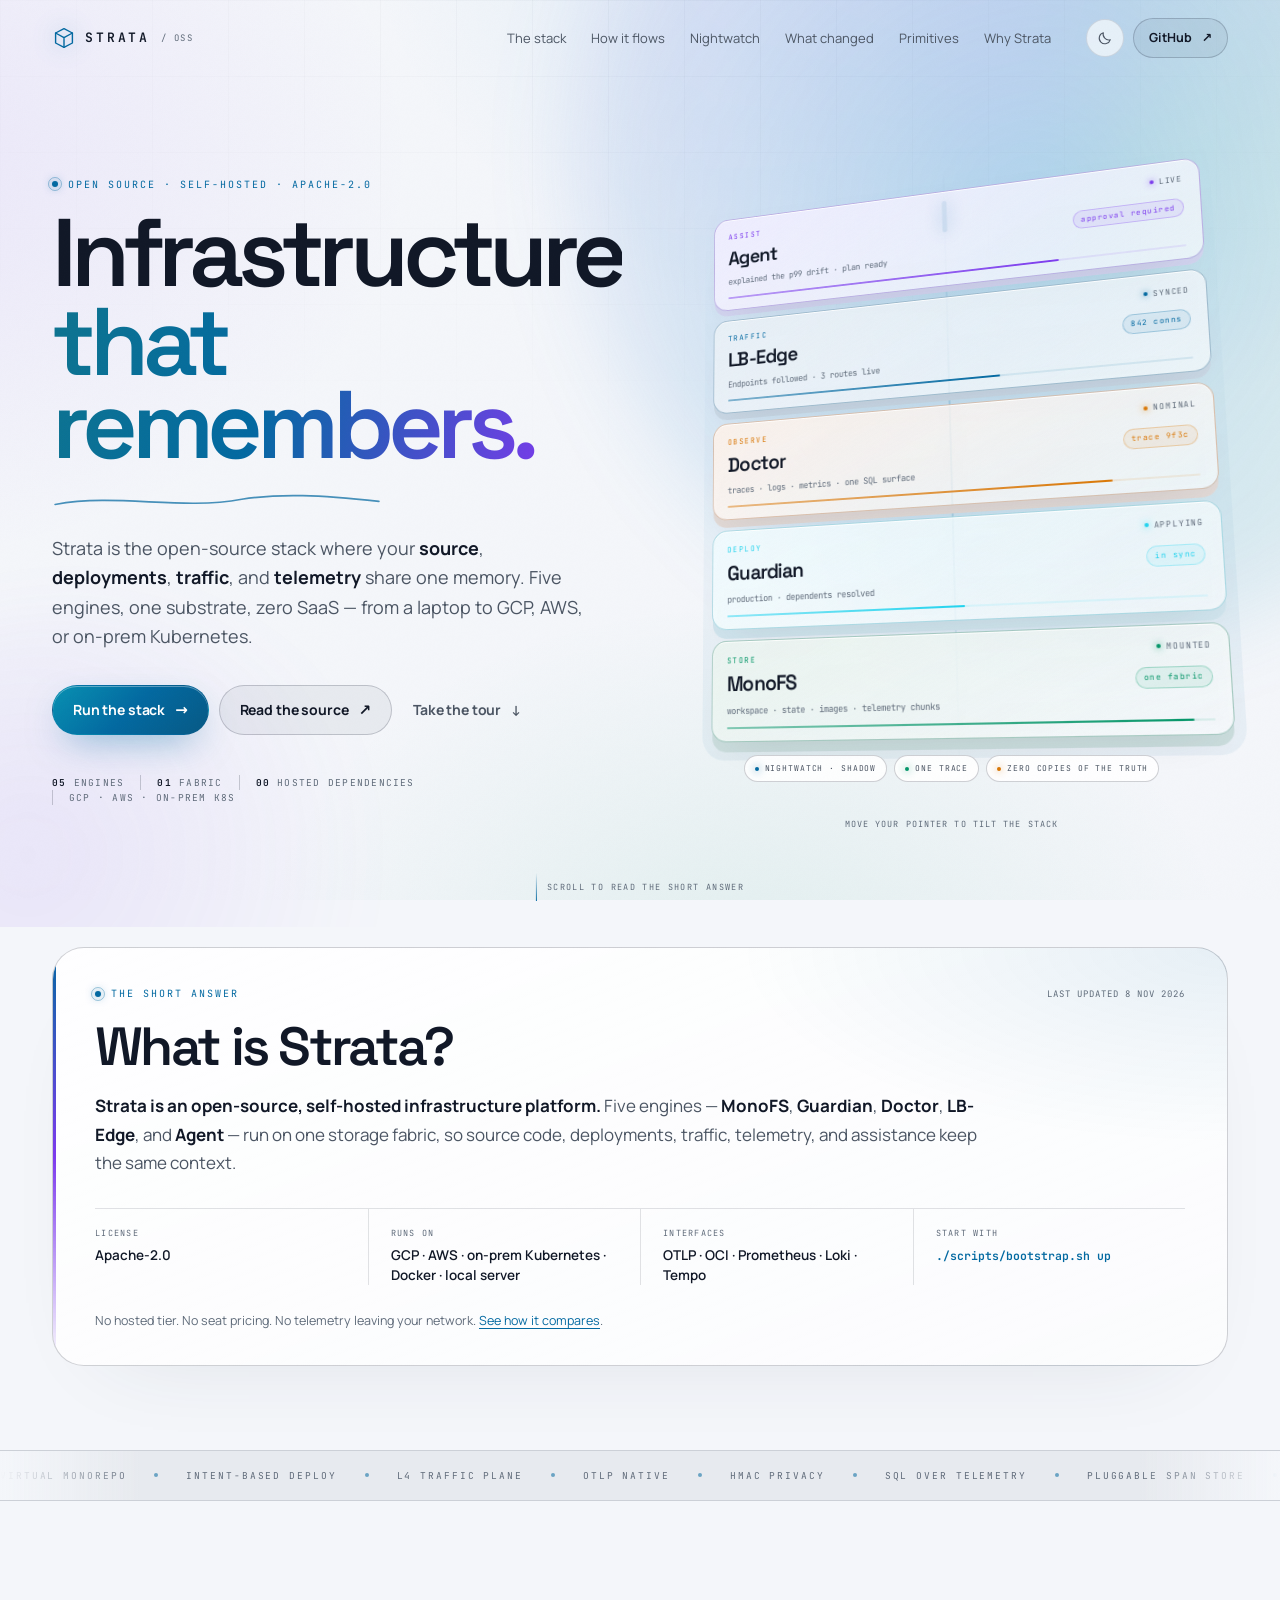
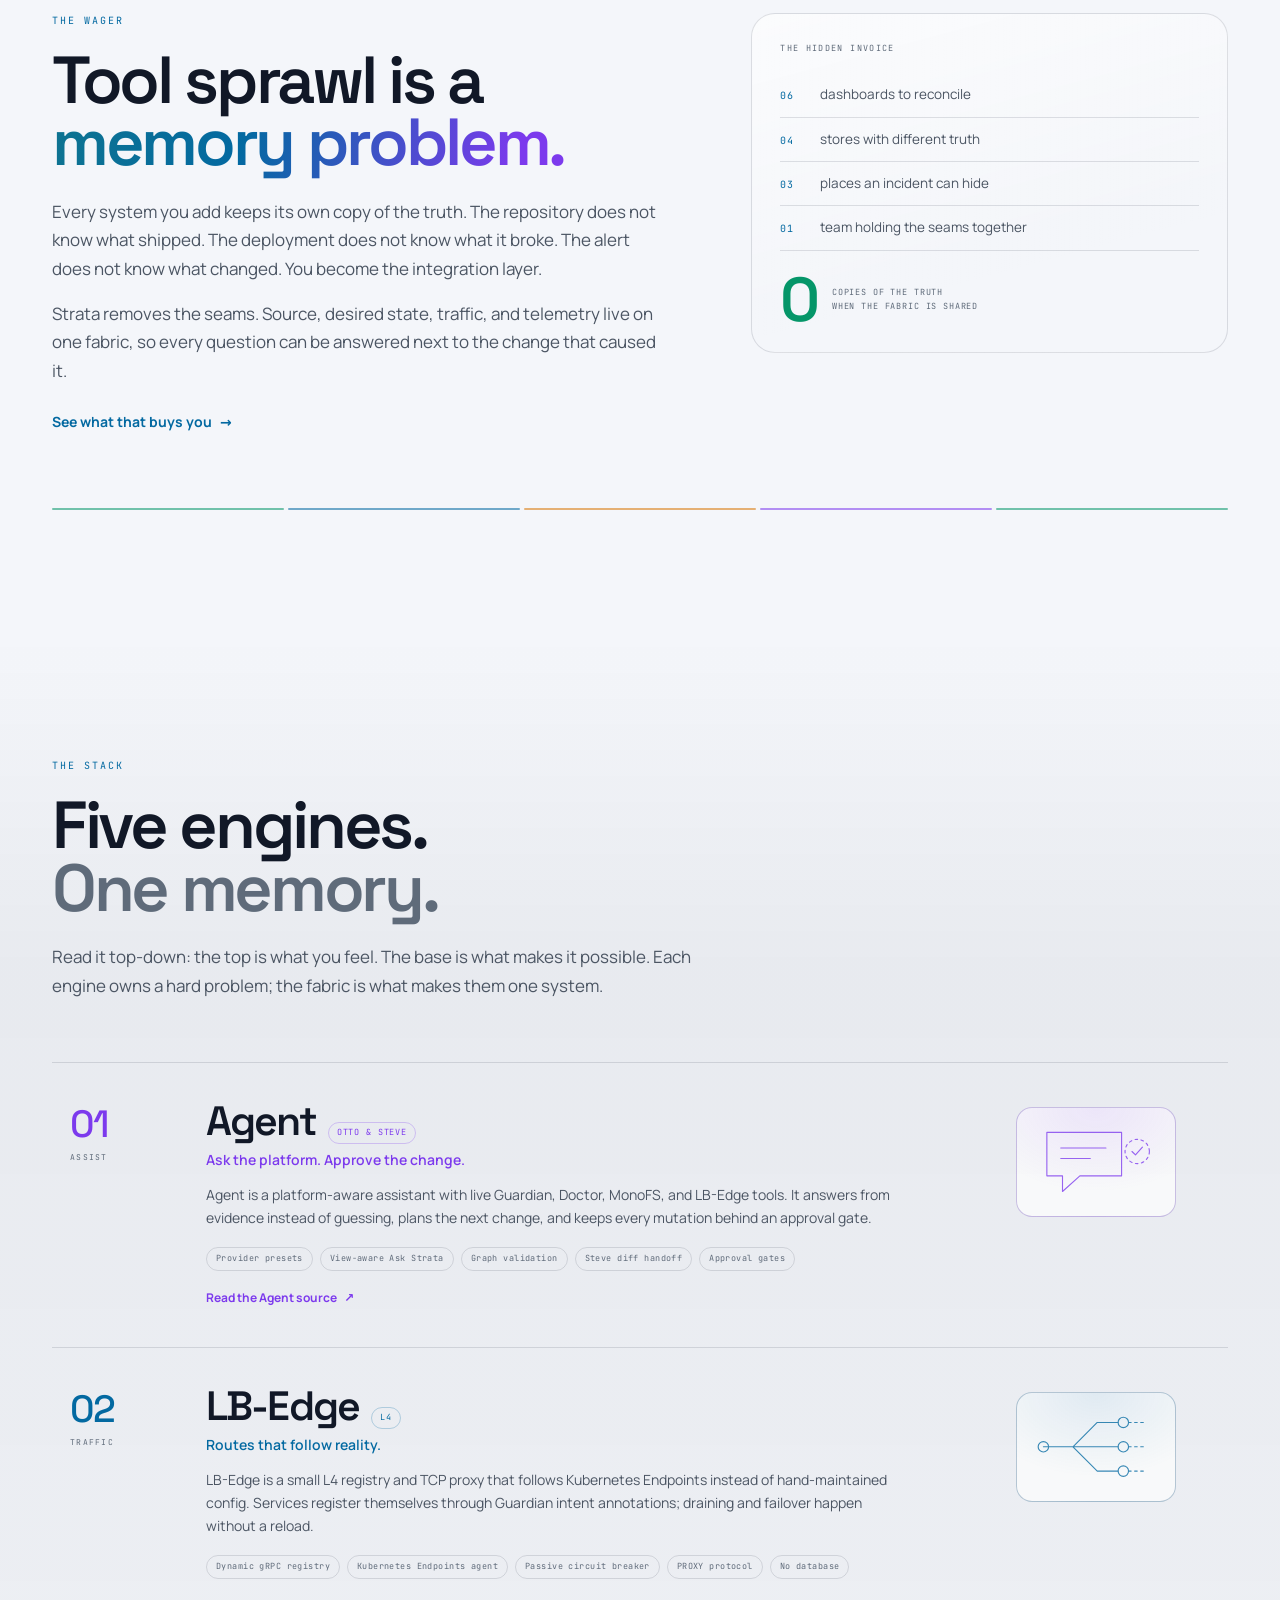
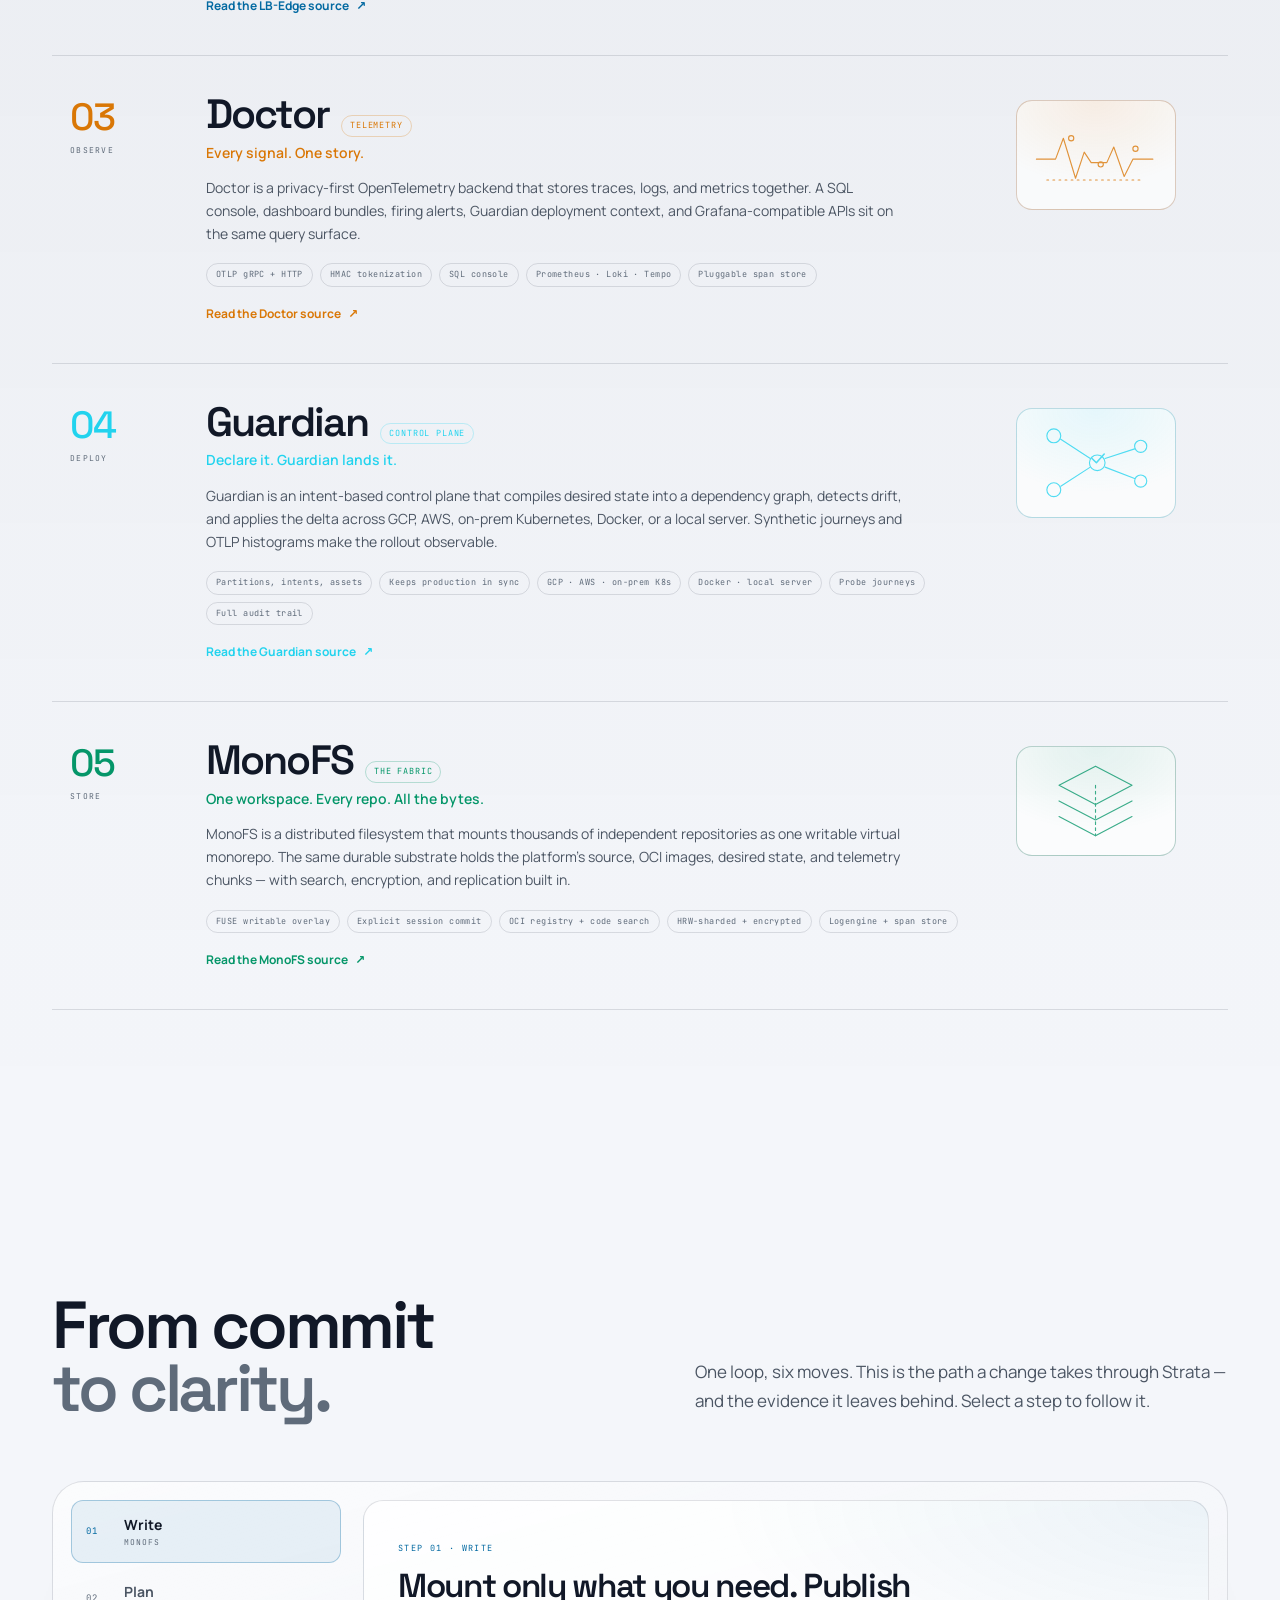
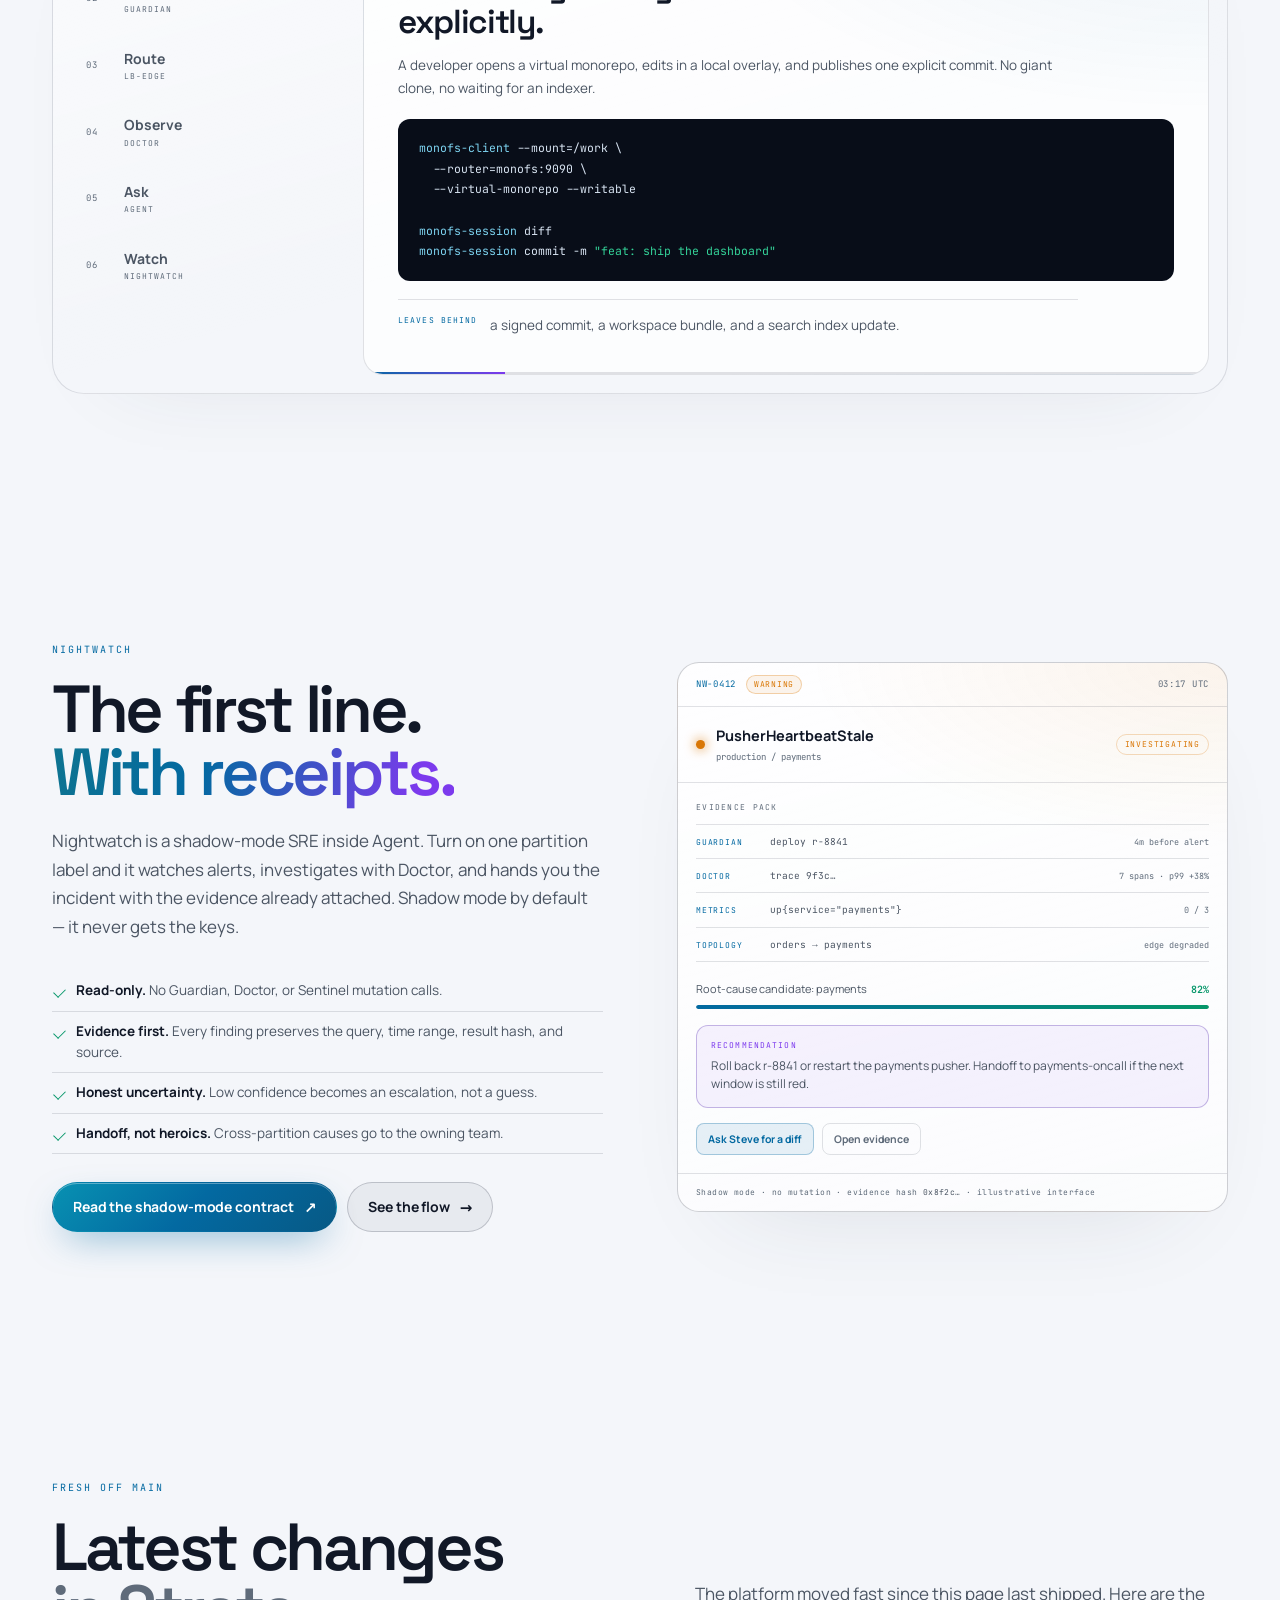
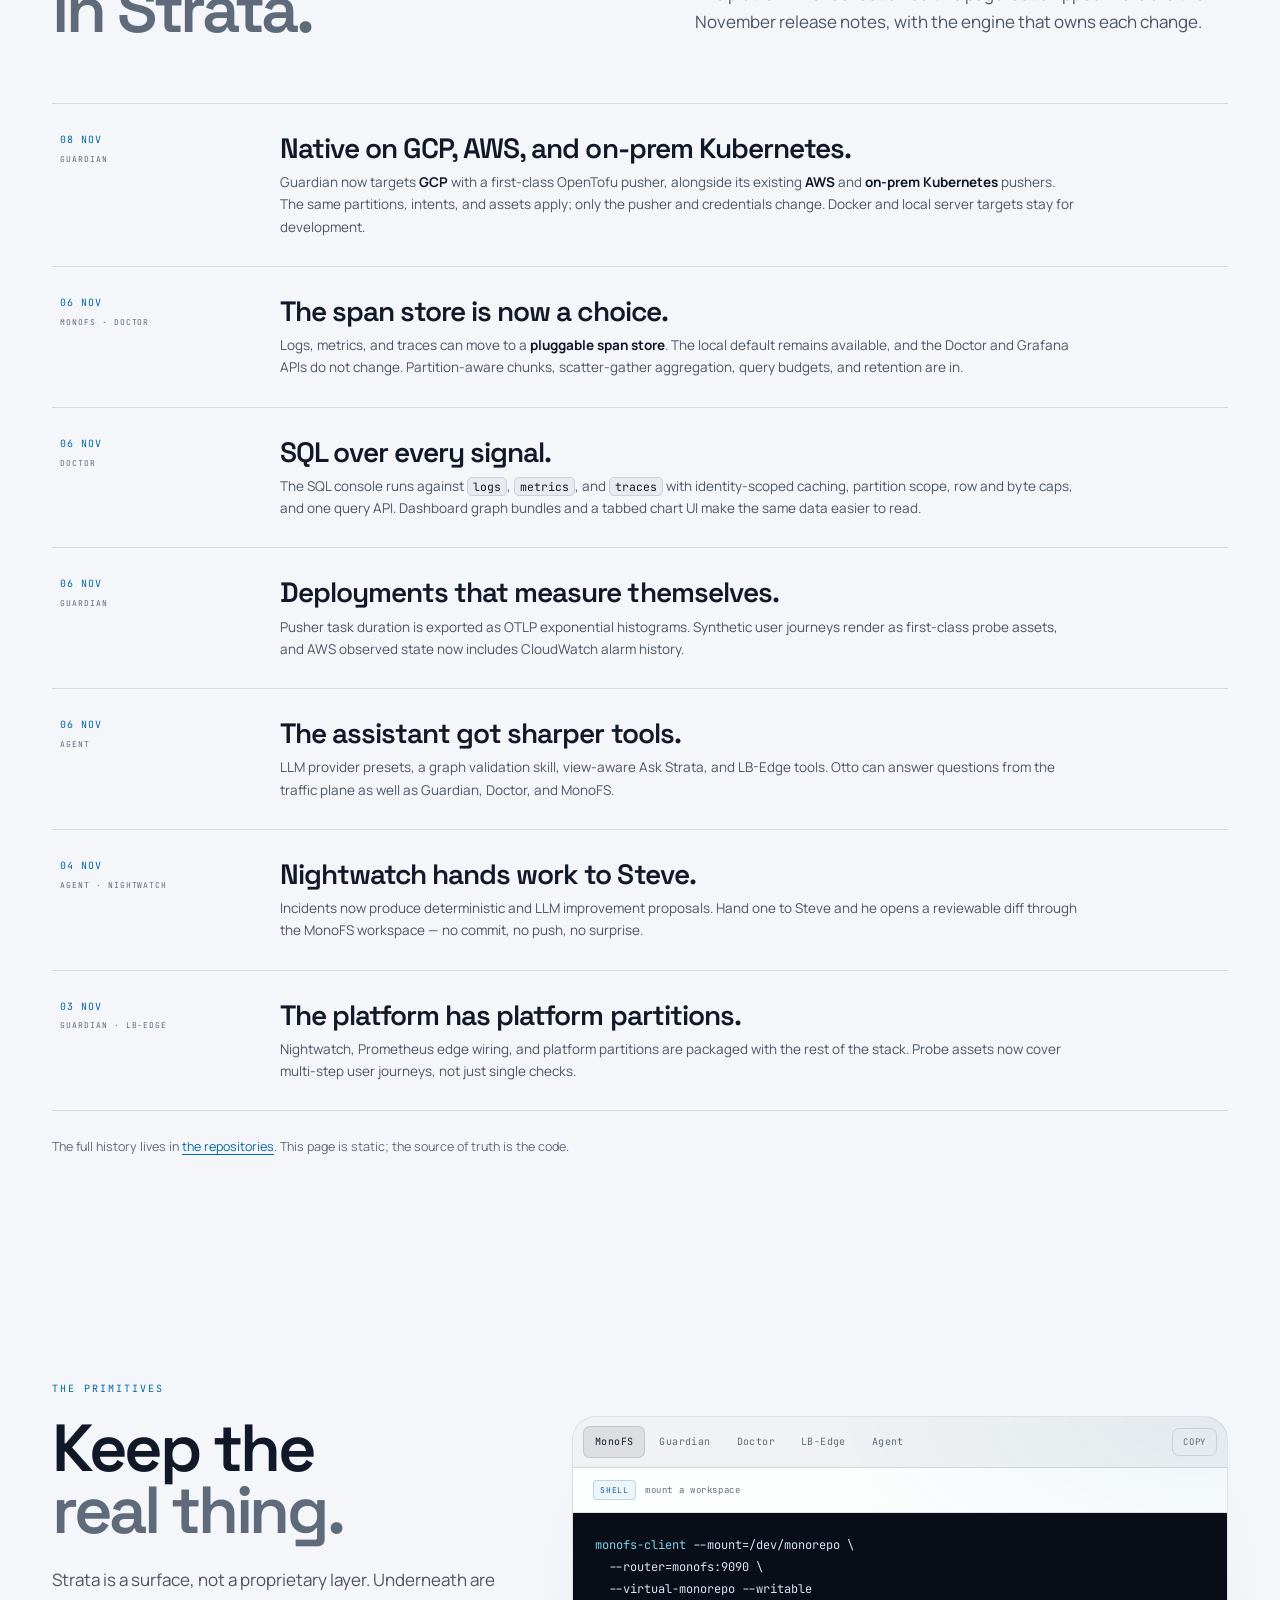
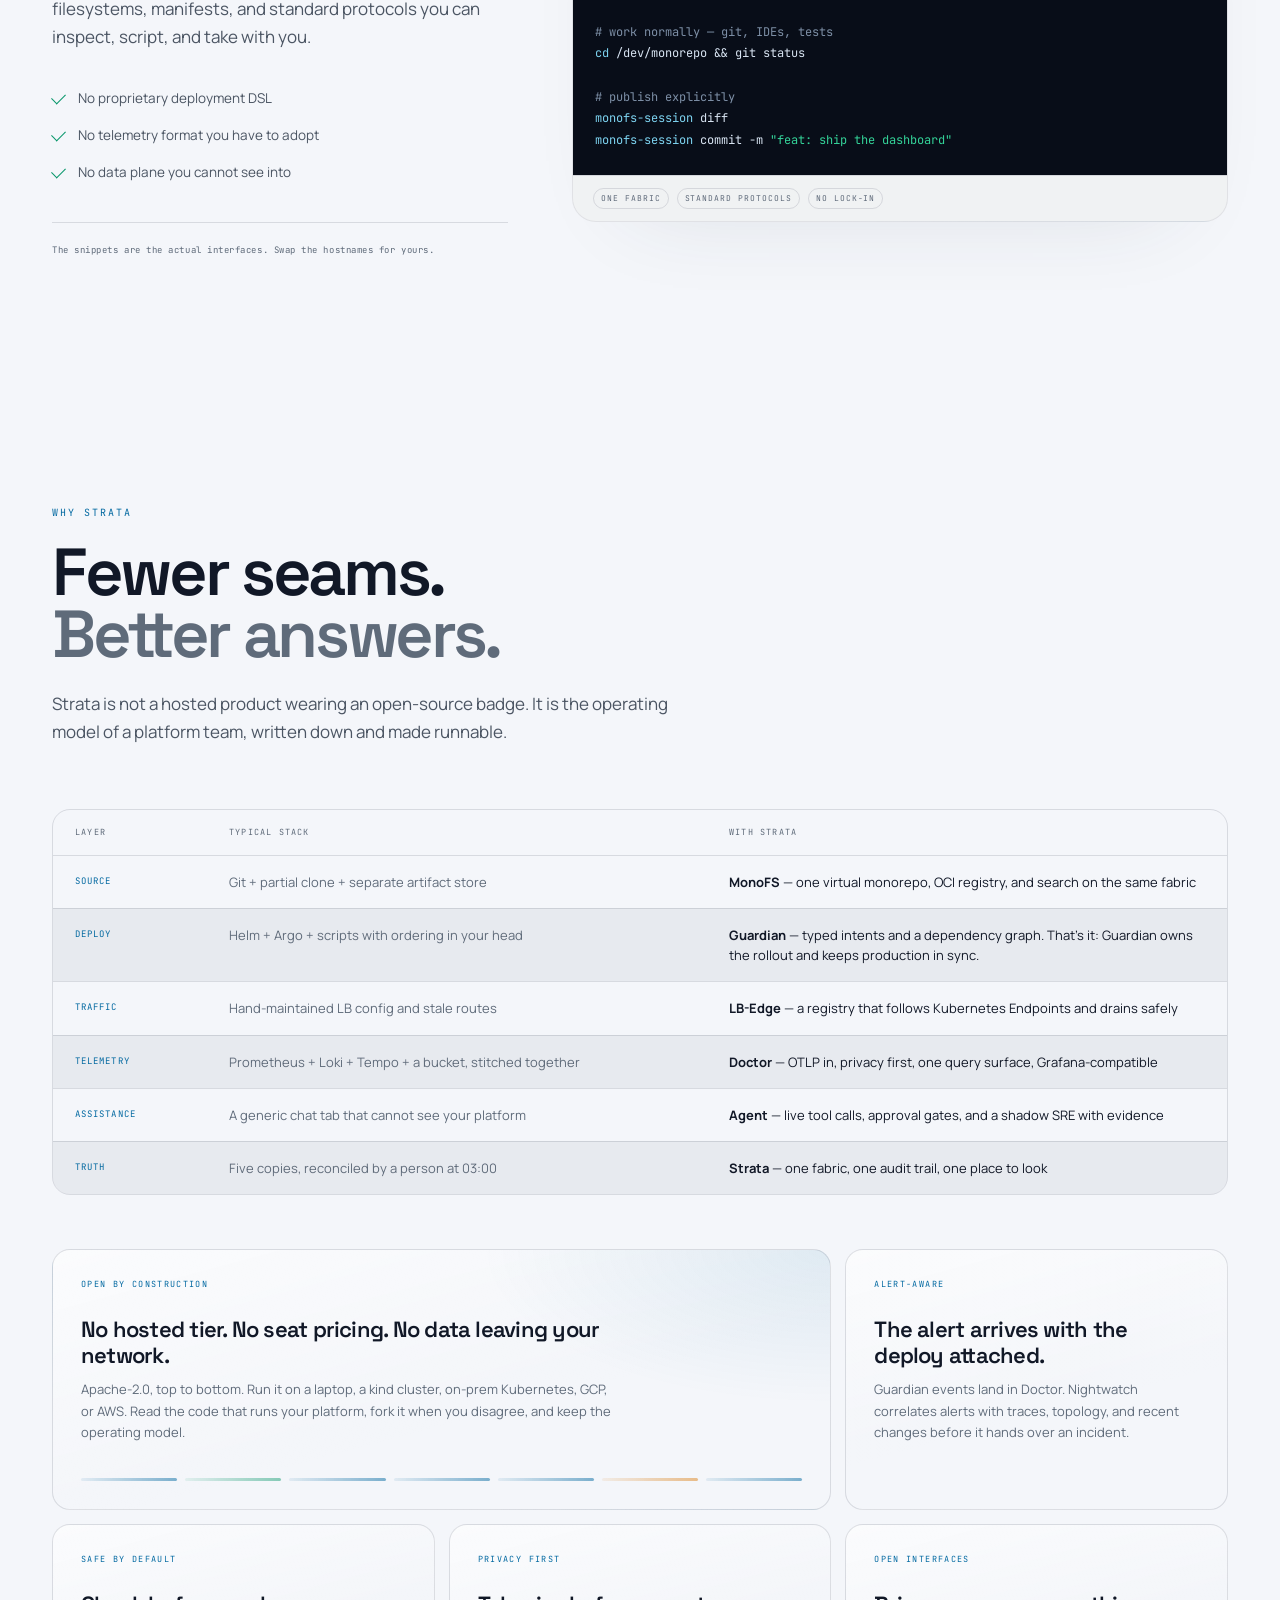
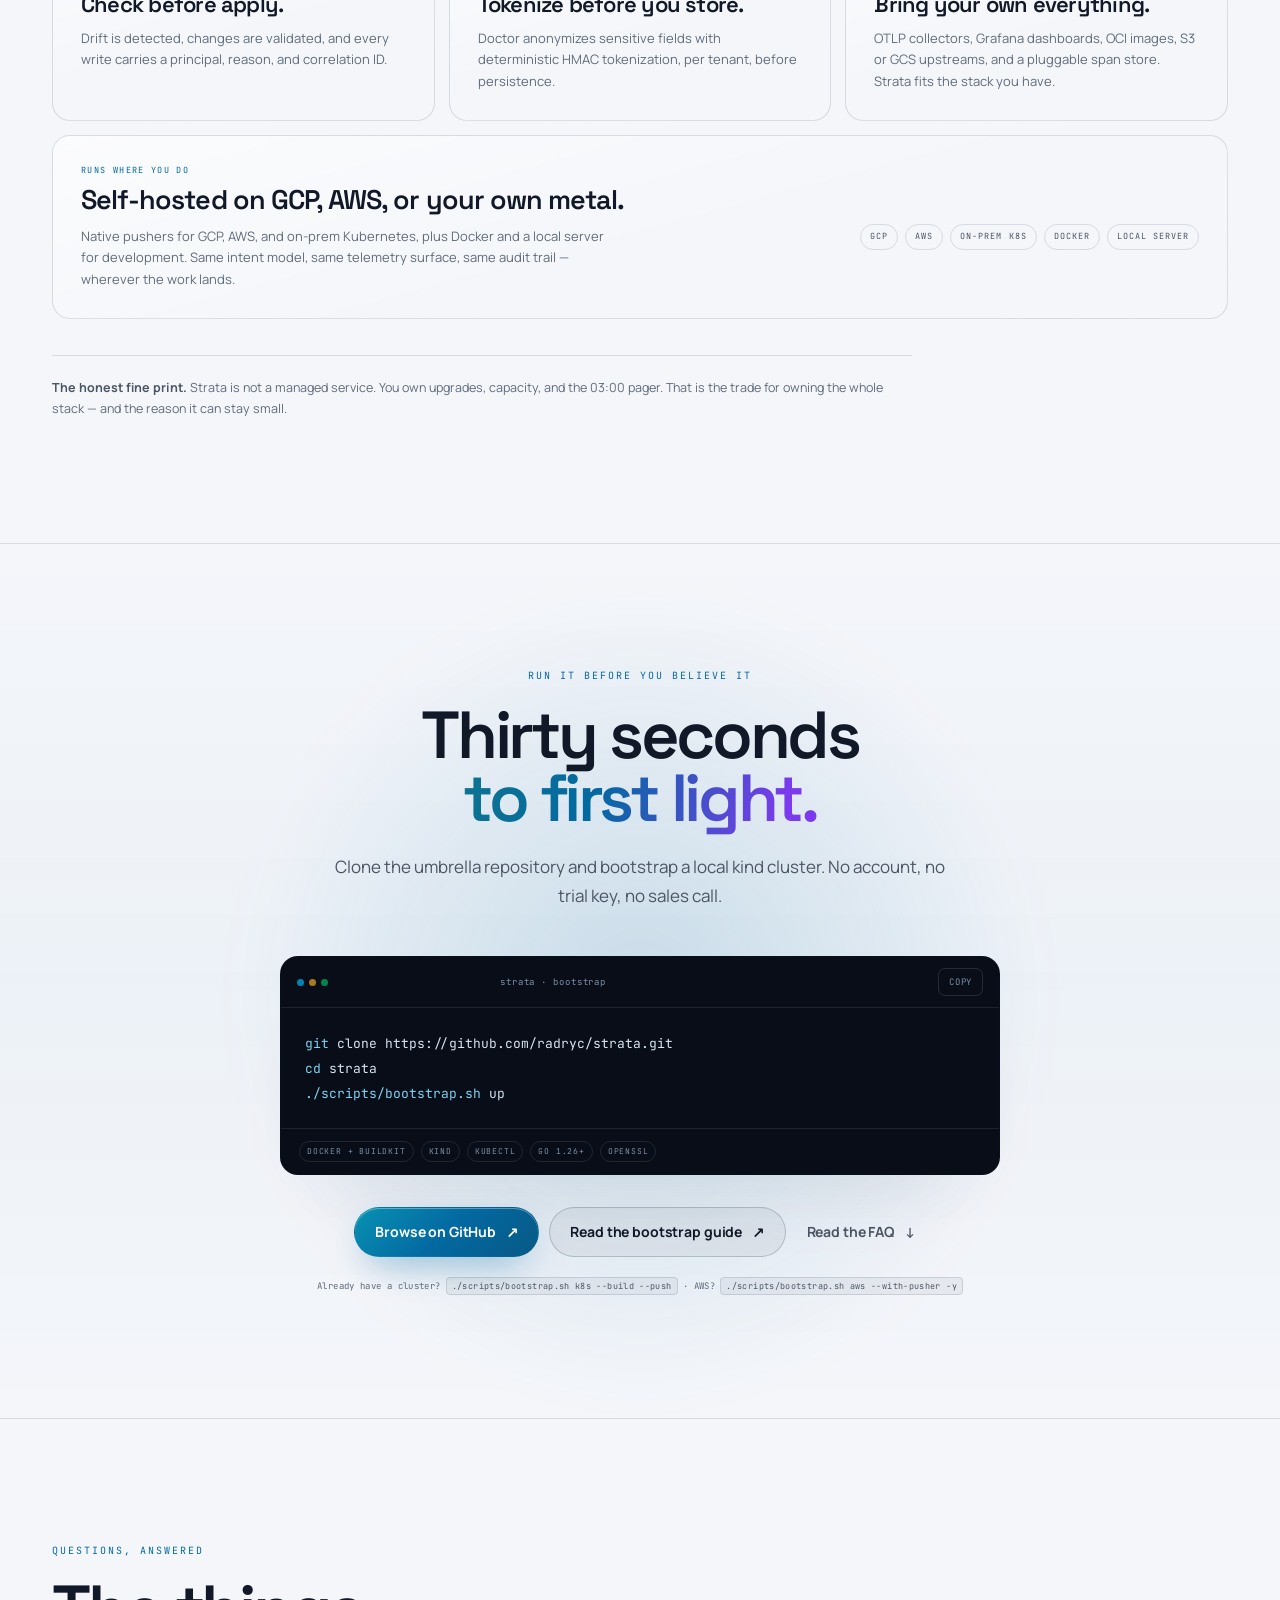
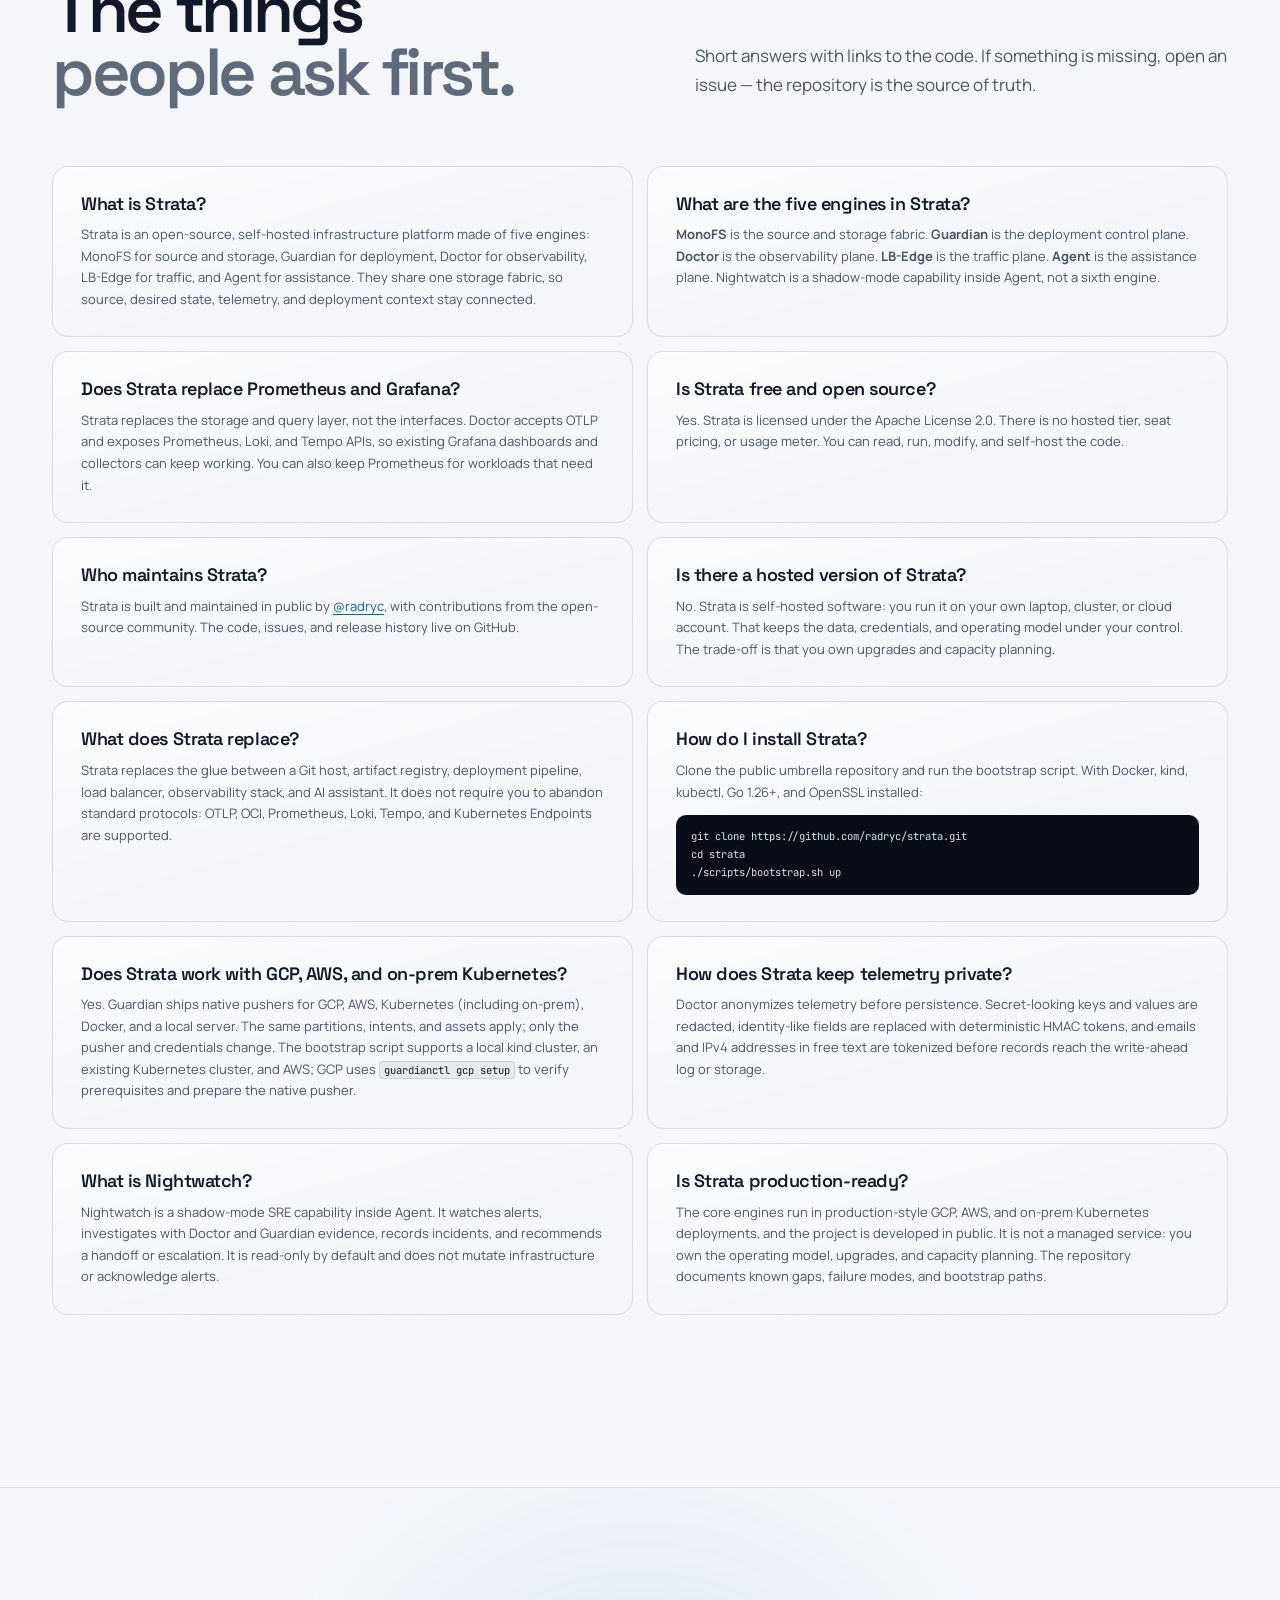
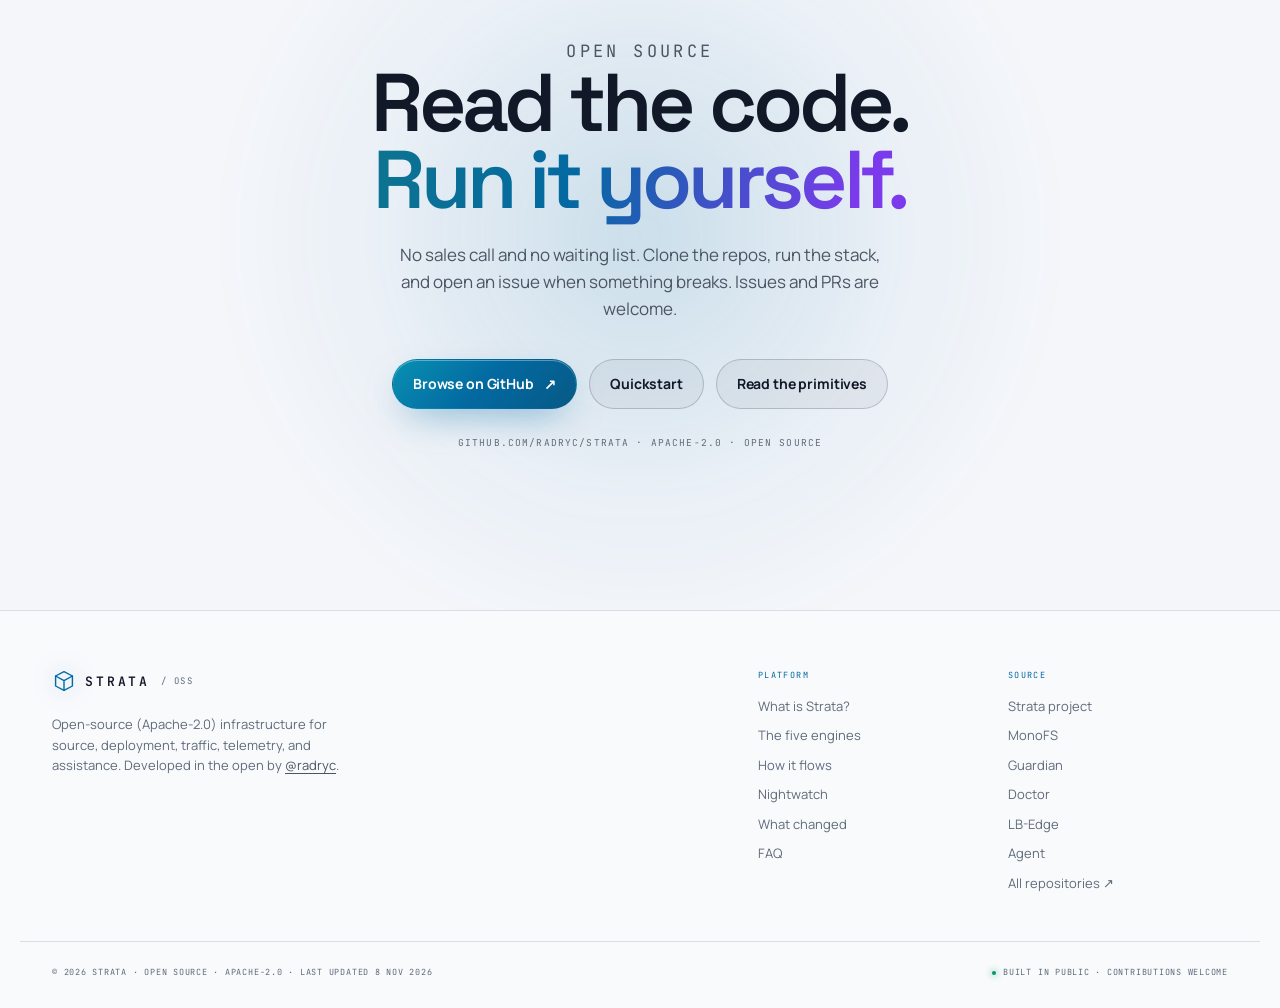
==== commit db6ae8c1: "copy(landing): clarify Guardian ownership and target labels - Attribute the Deploy row explicitly to" ====
--- a/landing/index.html
+++ b/landing/index.html
@@ -8,7 +8,7 @@
 <meta name="robots" content="index, follow, max-snippet:-1, max-image-preview:large, max-video-preview:-1">
 <meta name="googlebot" content="index, follow, max-snippet:-1, max-image-preview:large">
 <meta name="author" content="radryc">
-<meta name="keywords" content="Strata, open source infrastructure, self-hosted platform, MonoFS, Guardian, Doctor, LB-Edge, Agent, Nightwatch, OTLP, observability, GitOps, Kubernetes, GCP, AWS, on-prem Kubernetes, ClickHouse, Apache-2.0">
+<meta name="keywords" content="Strata, open source infrastructure, self-hosted platform, MonoFS, Guardian, Doctor, LB-Edge, Agent, Nightwatch, OTLP, observability, GitOps, Kubernetes, GCP, AWS, on-prem Kubernetes, pluggable span store, Apache-2.0">
 <meta name="theme-color" media="(prefers-color-scheme: dark)" content="#060a14">
 <meta name="theme-color" media="(prefers-color-scheme: light)" content="#f3f1ea">
 <link rel="canonical" href="https://stratasre.com/">
@@ -19,21 +19,21 @@
 <meta property="og:url" content="https://stratasre.com/">
 <meta property="og:title" content="Strata — open-source infrastructure that remembers">
 <meta property="og:description" content="Five engines. One memory. Source, deployments, traffic, and telemetry share one open-source fabric — natively on GCP, AWS, and on-prem Kubernetes.">
-<meta property="og:image" content="https://stratasre.com/assets/og.png?v=2026-11-08">
+<meta property="og:image" content="https://stratasre.com/assets/og.png?v=2026-11-08b">
 <meta property="og:image:width" content="1200">
 <meta property="og:image:height" content="630">
 <meta property="og:image:alt" content="Strata — infrastructure that remembers. Native on GCP, AWS, and on-prem Kubernetes.">
 <meta name="twitter:card" content="summary_large_image">
 <meta name="twitter:title" content="Strata — open-source infrastructure that remembers">
 <meta name="twitter:description" content="Five engines. One memory. MonoFS, Guardian, Doctor, LB-Edge, and Agent — natively on GCP, AWS, and on-prem Kubernetes.">
-<meta name="twitter:image" content="https://stratasre.com/assets/og.png?v=2026-11-08">
+<meta name="twitter:image" content="https://stratasre.com/assets/og.png?v=2026-11-08b">
 <meta name="twitter:image:alt" content="Strata — infrastructure that remembers. Native on GCP, AWS, and on-prem Kubernetes.">
 <link rel="icon" href="assets/favicon.svg" type="image/svg+xml">
 <link rel="apple-touch-icon" href="assets/icon-180.png">
 <link rel="preload" href="assets/fonts/manrope-latin.woff2" as="font" type="font/woff2" crossorigin>
 <link rel="preload" href="assets/fonts/space-grotesk-latin.woff2" as="font" type="font/woff2" crossorigin>
-<script src="assets/theme.js"></script>
-<link rel="stylesheet" href="assets/style.css">
+<script src="assets/theme.js?v=2026-11-08b"></script>
+<link rel="stylesheet" href="assets/style.css?v=2026-11-08b">
 <noscript><style>.reveal{opacity:1;transform:none}.hero-title .word{opacity:1;transform:none}.ticker-track{animation:none}</style></noscript>
 <script type="application/ld+json">
 {
@@ -58,7 +58,7 @@
       "about": { "@id": "https://stratasre.com/#software" },
       "primaryImageOfPage": {
         "@type": "ImageObject",
-        "url": "https://stratasre.com/assets/og.png?v=2026-11-08",
+        "url": "https://stratasre.com/assets/og.png?v=2026-11-08b",
         "width": 1200,
         "height": 630
       },
@@ -87,7 +87,7 @@
       "dateModified": "2026-11-08",
       "author": { "@id": "https://stratasre.com/#person" },
       "maintainer": { "@id": "https://stratasre.com/#person" },
-      "keywords": "open source infrastructure, self-hosted platform, MonoFS, Guardian, Doctor, LB-Edge, Agent, Nightwatch, OTLP, observability, GitOps, GCP, AWS, on-prem Kubernetes, ClickHouse"
+      "keywords": "open source infrastructure, self-hosted platform, MonoFS, Guardian, Doctor, LB-Edge, Agent, Nightwatch, OTLP, observability, GitOps, GCP, AWS, on-prem Kubernetes, pluggable span store"
     },
     {
       "@type": "Person",
@@ -169,7 +169,7 @@
           "name": "Does Strata work with GCP, AWS, and on-prem Kubernetes?",
           "acceptedAnswer": {
             "@type": "Answer",
-            "text": "Yes. Guardian ships native pushers for GCP, AWS, Kubernetes (including on-prem), Docker, and local targets. The same partitions, intents, and assets apply; only the pusher and credentials change. The bootstrap script supports a local kind cluster, an existing Kubernetes cluster, and AWS. GCP uses guardianctl gcp setup to verify prerequisites and prepare the native pusher."
+            "text": "Yes. Guardian ships native pushers for GCP, AWS, Kubernetes (including on-prem), Docker, and a local server. The same partitions, intents, and assets apply; only the pusher and credentials change. The bootstrap script supports a local kind cluster, an existing Kubernetes cluster, and AWS. GCP uses guardianctl gcp setup to verify prerequisites and prepare the native pusher."
           }
         },
         {
@@ -300,7 +300,7 @@
             </article>
             <article class="stratum" data-tone="cyan" style="--d:3">
               <header><span class="stratum-plane">Deploy</span><span class="stratum-live">applying</span></header>
-              <div class="stratum-main"><span class="stratum-name">Guardian</span><span class="stratum-chip">DIFF → APPLY</span></div>
+              <div class="stratum-main"><span class="stratum-name">Guardian</span><span class="stratum-chip">in sync</span></div>
               <p>production · dependents resolved</p>
               <div class="stratum-meter"><i style="--w:52%"></i></div>
             </article>
@@ -335,7 +335,7 @@
         <p class="answer-lead"><strong>Strata is an open-source, self-hosted infrastructure platform.</strong> Five engines — <strong>MonoFS</strong>, <strong>Guardian</strong>, <strong>Doctor</strong>, <strong>LB-Edge</strong>, and <strong>Agent</strong> — run on one storage fabric, so source code, deployments, traffic, telemetry, and assistance keep the same context.</p>
         <dl class="answer-facts">
           <div><dt>License</dt><dd>Apache-2.0</dd></div>
-          <div><dt>Runs on</dt><dd>GCP · AWS · on-prem Kubernetes · Docker · local</dd></div>
+          <div><dt>Runs on</dt><dd>GCP · AWS · on-prem Kubernetes · Docker · local server</dd></div>
           <div><dt>Interfaces</dt><dd>OTLP · OCI · Prometheus · Loki · Tempo</dd></div>
           <div><dt>Start with</dt><dd><code>./scripts/bootstrap.sh up</code></dd></div>
         </dl>
@@ -353,7 +353,7 @@
       <span>OTLP native</span><i></i>
       <span>HMAC privacy</span><i></i>
       <span>SQL over telemetry</span><i></i>
-      <span>ClickHouse span engine</span><i></i>
+      <span>Pluggable span store</span><i></i>
       <span>Synthetic journeys</span><i></i>
       <span>Approval-gated actions</span><i></i>
       <span>Shadow-mode SRE</span><i></i>
@@ -365,7 +365,7 @@
       <span>OTLP native</span><i></i>
       <span>HMAC privacy</span><i></i>
       <span>SQL over telemetry</span><i></i>
-      <span>ClickHouse span engine</span><i></i>
+      <span>Pluggable span store</span><i></i>
       <span>Synthetic journeys</span><i></i>
       <span>Approval-gated actions</span><i></i>
       <span>Shadow-mode SRE</span><i></i>
@@ -461,7 +461,7 @@
             <p class="layer-tagline">Every signal. One story.</p>
             <p>Doctor is a privacy-first OpenTelemetry backend that stores traces, logs, and metrics together. A SQL console, dashboard bundles, firing alerts, Guardian deployment context, and Grafana-compatible APIs sit on the same query surface.</p>
             <ul class="layer-chips">
-              <li>OTLP gRPC + HTTP</li><li>HMAC tokenization</li><li>SQL console</li><li>Prometheus · Loki · Tempo</li><li>ClickHouse or local Parquet</li>
+              <li>OTLP gRPC + HTTP</li><li>HMAC tokenization</li><li>SQL console</li><li>Prometheus · Loki · Tempo</li><li>Pluggable span store</li>
             </ul>
             <a class="layer-link" href="https://github.com/radryc/doctor" target="_blank" rel="noopener">Read the Doctor source <span aria-hidden="true">↗</span></a>
           </div>
@@ -479,9 +479,9 @@
           <div class="layer-copy">
             <div class="layer-title"><h3>Guardian</h3><span class="layer-tag">Control plane</span></div>
             <p class="layer-tagline">Declare it. Guardian lands it.</p>
-            <p>Guardian is an intent-based control plane that compiles desired state into a dependency graph, detects drift, and applies the delta across GCP, AWS, on-prem Kubernetes, Docker, or local targets. Synthetic journeys and OTLP histograms make the rollout observable.</p>
+            <p>Guardian is an intent-based control plane that compiles desired state into a dependency graph, detects drift, and applies the delta across GCP, AWS, on-prem Kubernetes, Docker, or a local server. Synthetic journeys and OTLP histograms make the rollout observable.</p>
             <ul class="layer-chips">
-              <li>Partitions, intents, assets</li><li>DIFF → CHECK → APPLY</li><li>GCP · AWS · on-prem K8s</li><li>Docker · local</li><li>Probe journeys</li><li>Full audit trail</li>
+              <li>Partitions, intents, assets</li><li>Keeps production in sync</li><li>GCP · AWS · on-prem K8s</li><li>Docker · local server</li><li>Probe journeys</li><li>Full audit trail</li>
             </ul>
             <a class="layer-link" href="https://github.com/radryc/guardian" target="_blank" rel="noopener">Read the Guardian source <span aria-hidden="true">↗</span></a>
           </div>
@@ -501,7 +501,7 @@
             <p class="layer-tagline">One workspace. Every repo. All the bytes.</p>
             <p>MonoFS is a distributed filesystem that mounts thousands of independent repositories as one writable virtual monorepo. The same durable substrate holds the platform's source, OCI images, desired state, and telemetry chunks — with search, encryption, and replication built in.</p>
             <ul class="layer-chips">
-              <li>FUSE writable overlay</li><li>Explicit session commit</li><li>OCI registry + code search</li><li>HRW-sharded + encrypted</li><li>Logengine + span engine</li>
+              <li>FUSE writable overlay</li><li>Explicit session commit</li><li>OCI registry + code search</li><li>HRW-sharded + encrypted</li><li>Logengine + span store</li>
             </ul>
             <a class="layer-link" href="https://github.com/radryc/monofs" target="_blank" rel="noopener">Read the MonoFS source <span aria-hidden="true">↗</span></a>
           </div>
@@ -712,14 +712,14 @@
           <div class="change-date"><time datetime="2026-11-08">08 Nov</time><span>Guardian</span></div>
           <div class="change-body">
             <h3>Native on GCP, AWS, and on-prem Kubernetes.</h3>
-            <p>Guardian now targets <strong>GCP</strong> with a first-class OpenTofu pusher, alongside its existing <strong>AWS</strong> and <strong>on-prem Kubernetes</strong> pushers. The same partitions, intents, and assets apply; only the pusher and credentials change. Docker and local targets stay for development.</p>
+            <p>Guardian now targets <strong>GCP</strong> with a first-class OpenTofu pusher, alongside its existing <strong>AWS</strong> and <strong>on-prem Kubernetes</strong> pushers. The same partitions, intents, and assets apply; only the pusher and credentials change. Docker and local server targets stay for development.</p>
           </div>
         </li>
         <li class="change reveal">
           <div class="change-date"><time datetime="2026-11-06">06 Nov</time><span>MonoFS · Doctor</span></div>
           <div class="change-body">
-            <h3>The span engine is now a choice.</h3>
-            <p>Logs, metrics, and traces can move to <strong>ClickHouse</strong> with <code>--spanengine=clickhouse</code>. Local Parquet chunks stay the default, and the Doctor and Grafana APIs do not change. Partition-aware chunks, scatter-gather aggregation, query budgets, and retention are in.</p>
+            <h3>The span store is now a choice.</h3>
+            <p>Logs, metrics, and traces can move to a <strong>pluggable span store</strong>. The local default remains available, and the Doctor and Grafana APIs do not change. Partition-aware chunks, scatter-gather aggregation, query budgets, and retention are in.</p>
           </div>
         </li>
         <li class="change reveal">
@@ -885,32 +885,32 @@
         <div class="compare-row" role="row">
           <span role="cell">Source</span>
           <span role="cell">Git + partial clone + separate artifact store</span>
-          <span role="cell">One virtual monorepo, OCI registry, and search on the same fabric</span>
+          <span role="cell"><strong>MonoFS</strong> — one virtual monorepo, OCI registry, and search on the same fabric</span>
         </div>
         <div class="compare-row" role="row">
           <span role="cell">Deploy</span>
           <span role="cell">Helm + Argo + scripts with ordering in your head</span>
-          <span role="cell">Typed intents, a dependency graph, and DIFF → CHECK → APPLY</span>
+          <span role="cell"><strong>Guardian</strong> — typed intents and a dependency graph. That's it: Guardian owns the rollout and keeps production in sync.</span>
         </div>
         <div class="compare-row" role="row">
           <span role="cell">Traffic</span>
           <span role="cell">Hand-maintained LB config and stale routes</span>
-          <span role="cell">A registry that follows Kubernetes Endpoints and drains safely</span>
+          <span role="cell"><strong>LB-Edge</strong> — a registry that follows Kubernetes Endpoints and drains safely</span>
         </div>
         <div class="compare-row" role="row">
           <span role="cell">Telemetry</span>
           <span role="cell">Prometheus + Loki + Tempo + a bucket, stitched together</span>
-          <span role="cell">OTLP in, privacy first, one query surface, Grafana-compatible</span>
+          <span role="cell"><strong>Doctor</strong> — OTLP in, privacy first, one query surface, Grafana-compatible</span>
         </div>
         <div class="compare-row" role="row">
           <span role="cell">Assistance</span>
           <span role="cell">A generic chat tab that cannot see your platform</span>
-          <span role="cell">Live tool calls, approval gates, and a shadow SRE with evidence</span>
+          <span role="cell"><strong>Agent</strong> — live tool calls, approval gates, and a shadow SRE with evidence</span>
         </div>
         <div class="compare-row" role="row">
           <span role="cell">Truth</span>
           <span role="cell">Five copies, reconciled by a person at 03:00</span>
-          <span role="cell">One fabric, one audit trail, one place to look</span>
+          <span role="cell"><strong>Strata</strong> — one fabric, one audit trail, one place to look</span>
         </div>
       </div>
 
@@ -939,13 +939,13 @@
         <article class="bento-card reveal">
           <span class="bento-kicker">Open interfaces</span>
           <h3>Bring your own everything.</h3>
-          <p>OTLP collectors, Grafana dashboards, OCI images, S3 or GCS upstreams, ClickHouse or local Parquet. Strata fits the stack you have.</p>
+          <p>OTLP collectors, Grafana dashboards, OCI images, S3 or GCS upstreams, and a pluggable span store. Strata fits the stack you have.</p>
         </article>
         <article class="bento-card bento-wide reveal">
           <span class="bento-kicker">Runs where you do</span>
           <h3>Self-hosted on GCP, AWS, or your own metal.</h3>
-          <p>Native pushers for GCP, AWS, and on-prem Kubernetes, plus Docker and local targets for development. Same intent model, same telemetry surface, same audit trail — wherever the work lands.</p>
-          <div class="run-grid" aria-hidden="true"><span>gcp</span><span>aws</span><span>on-prem k8s</span><span>docker</span><span>local</span></div>
+          <p>Native pushers for GCP, AWS, and on-prem Kubernetes, plus Docker and a local server for development. Same intent model, same telemetry surface, same audit trail — wherever the work lands.</p>
+          <div class="run-grid" aria-hidden="true"><span>gcp</span><span>aws</span><span>on-prem k8s</span><span>docker</span><span>local server</span></div>
         </article>
       </div>
 
@@ -1035,7 +1035,7 @@
         </article>
         <article class="faq-item reveal">
           <h3>Does Strata work with GCP, AWS, and on-prem Kubernetes?</h3>
-          <p>Yes. Guardian ships native pushers for GCP, AWS, Kubernetes (including on-prem), Docker, and local targets. The same partitions, intents, and assets apply; only the pusher and credentials change. The bootstrap script supports a local kind cluster, an existing Kubernetes cluster, and AWS; GCP uses <code>guardianctl gcp setup</code> to verify prerequisites and prepare the native pusher.</p>
+          <p>Yes. Guardian ships native pushers for GCP, AWS, Kubernetes (including on-prem), Docker, and a local server. The same partitions, intents, and assets apply; only the pusher and credentials change. The bootstrap script supports a local kind cluster, an existing Kubernetes cluster, and AWS; GCP uses <code>guardianctl gcp setup</code> to verify prerequisites and prepare the native pusher.</p>
         </article>
         <article class="faq-item reveal">
           <h3>How does Strata keep telemetry private?</h3>
@@ -1112,6 +1112,6 @@
   </div>
 </footer>
 
-<script src="assets/app.js" defer></script>
+<script src="assets/app.js?v=2026-11-08b" defer></script>
 </body>
 </html>
--- a/landing/assets/style.css
+++ b/landing/assets/style.css
@@ -2,7 +2,7 @@
    A single-page surface for MonoFS, Guardian, Doctor, LB-Edge, and Agent.
    Design: layered strata, kinetic type, one shared palette. No dependencies. */
 
-@import url("tokens.css");
+@import url("tokens.css?v=2026-11-08b");
 
 @font-face {
   font-family: "Manrope";
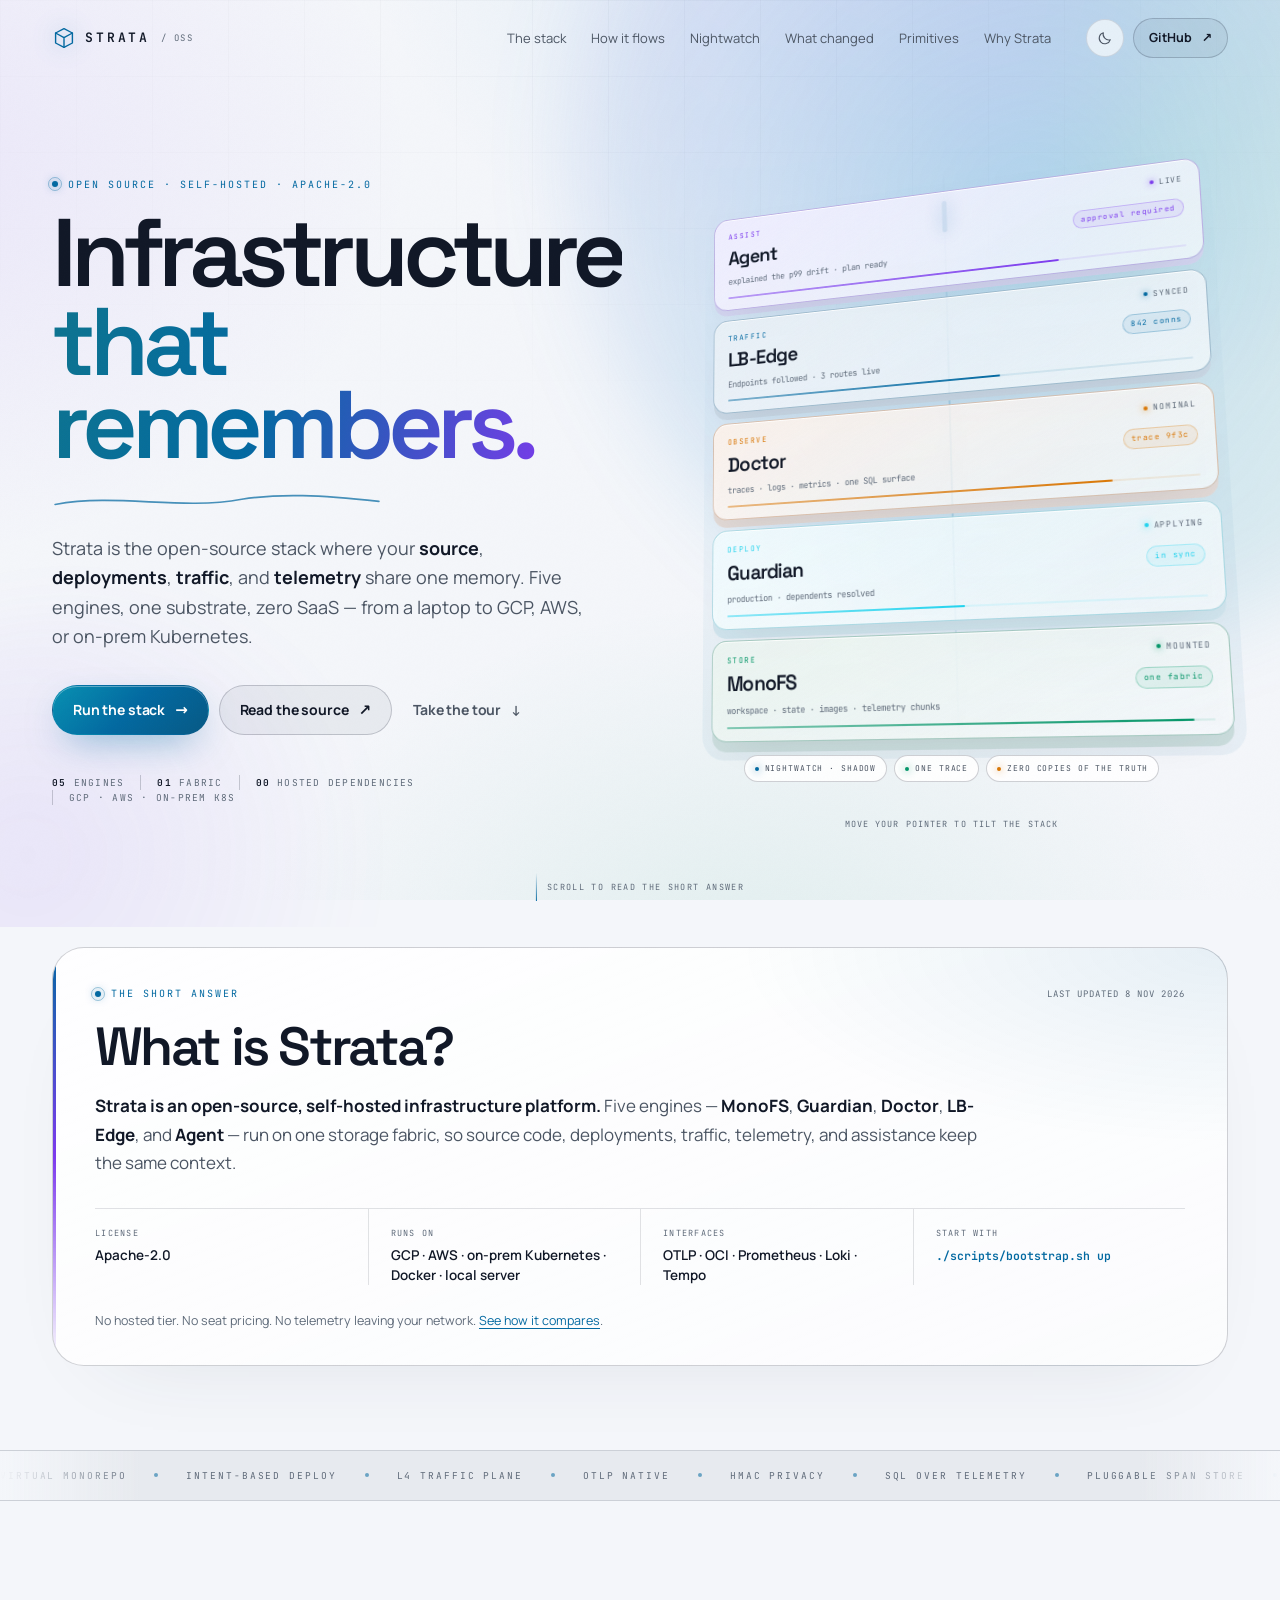
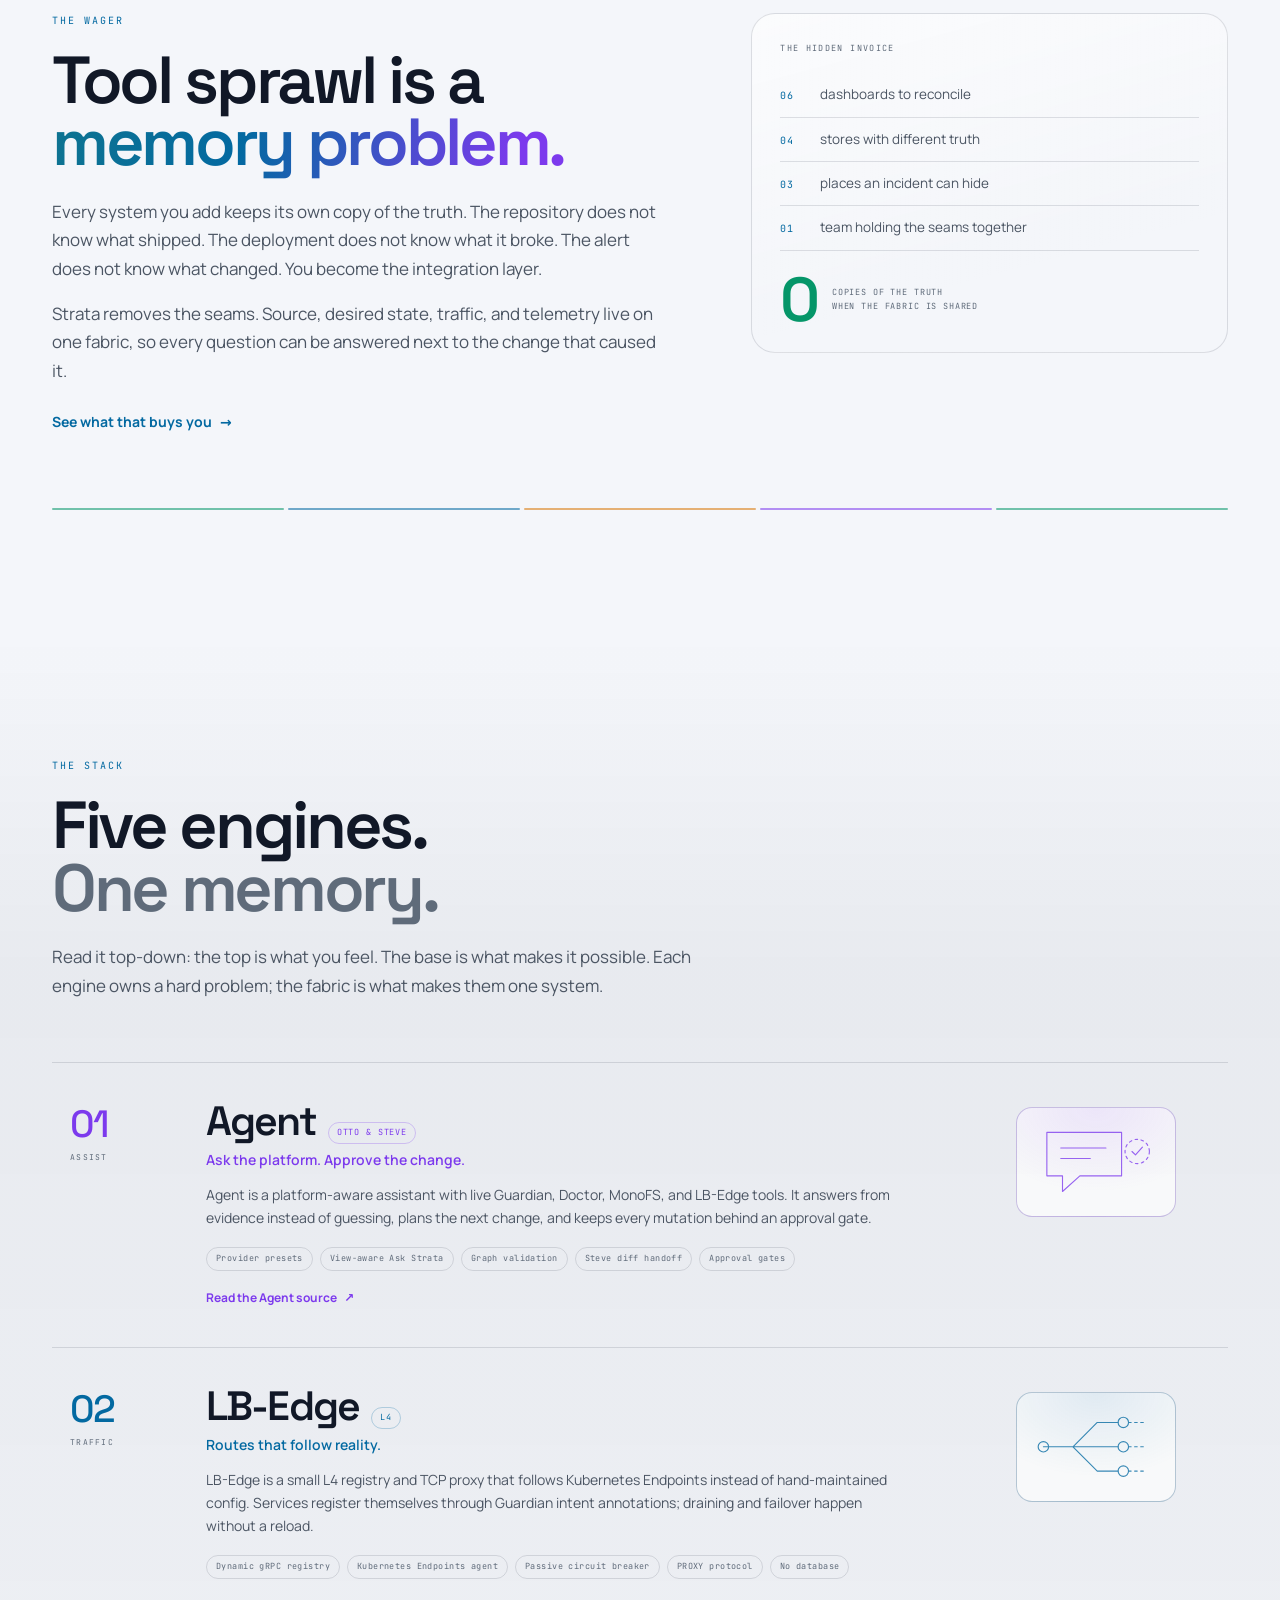
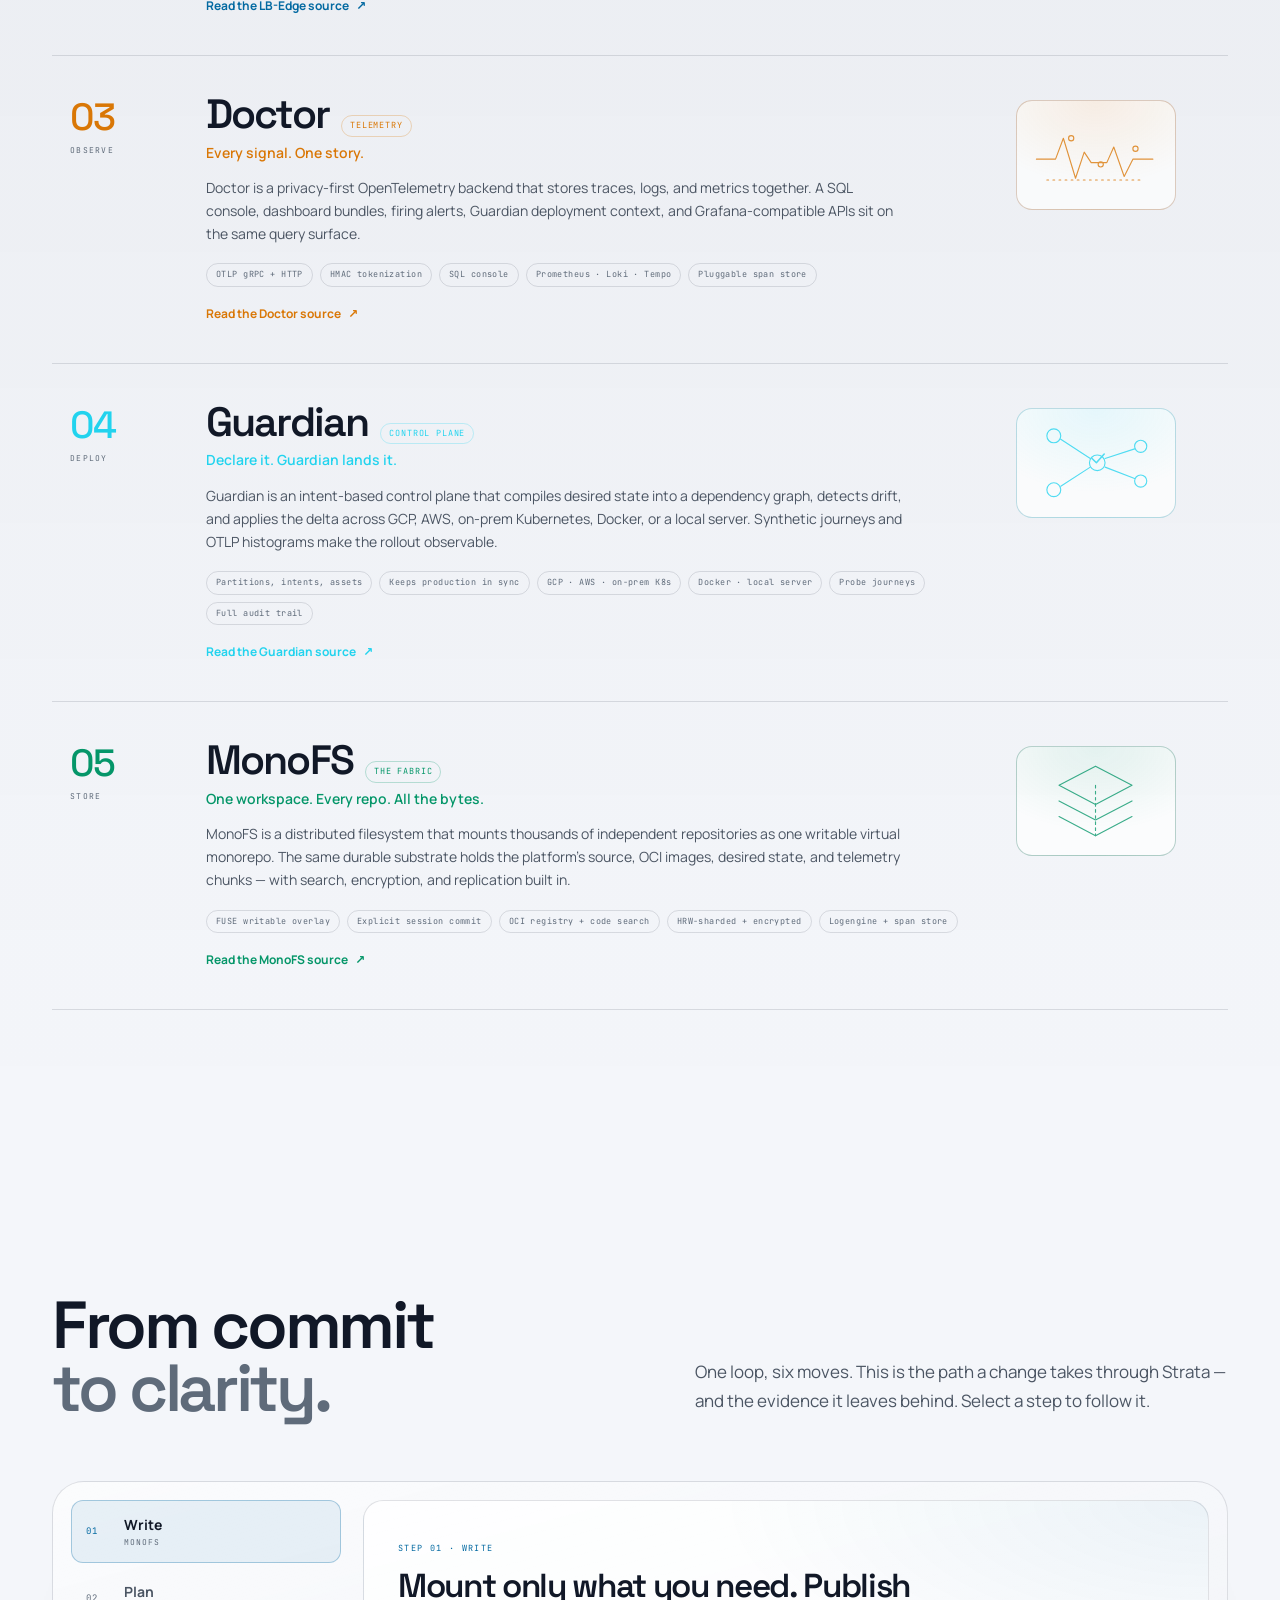
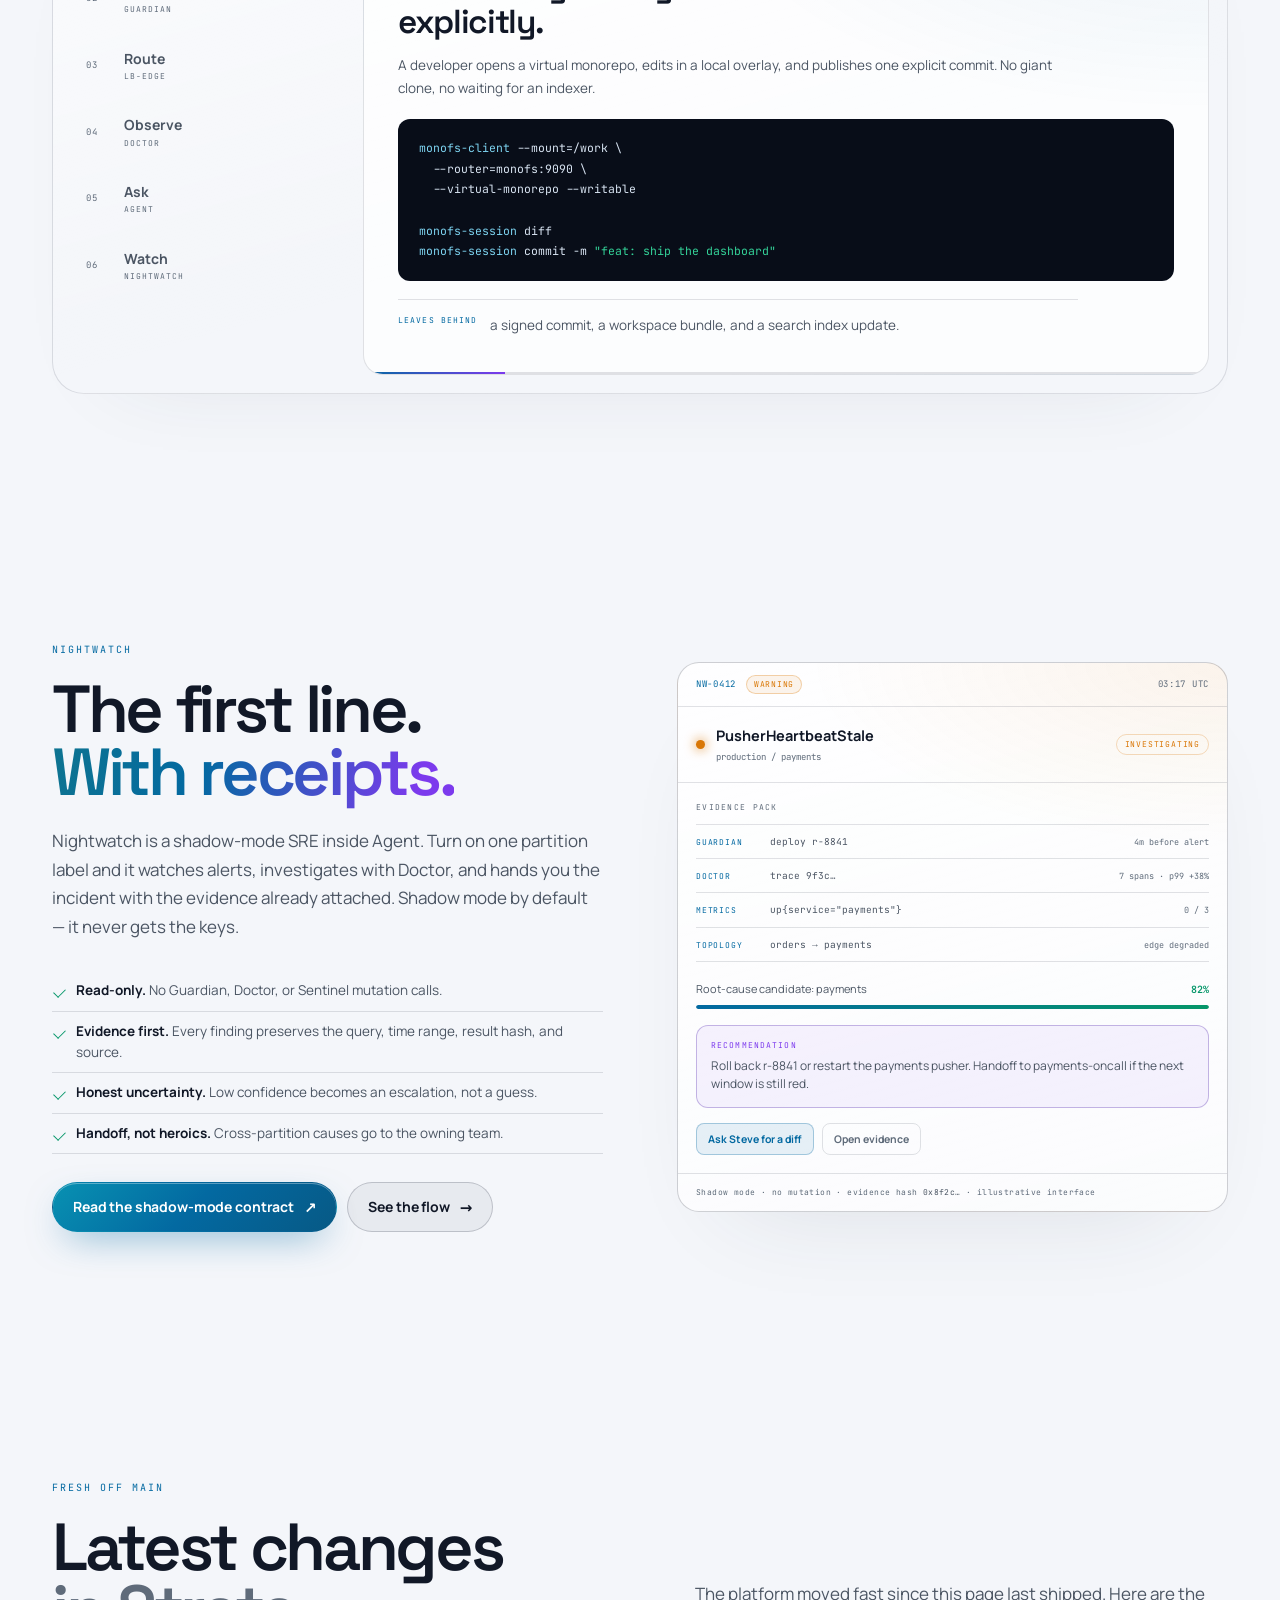
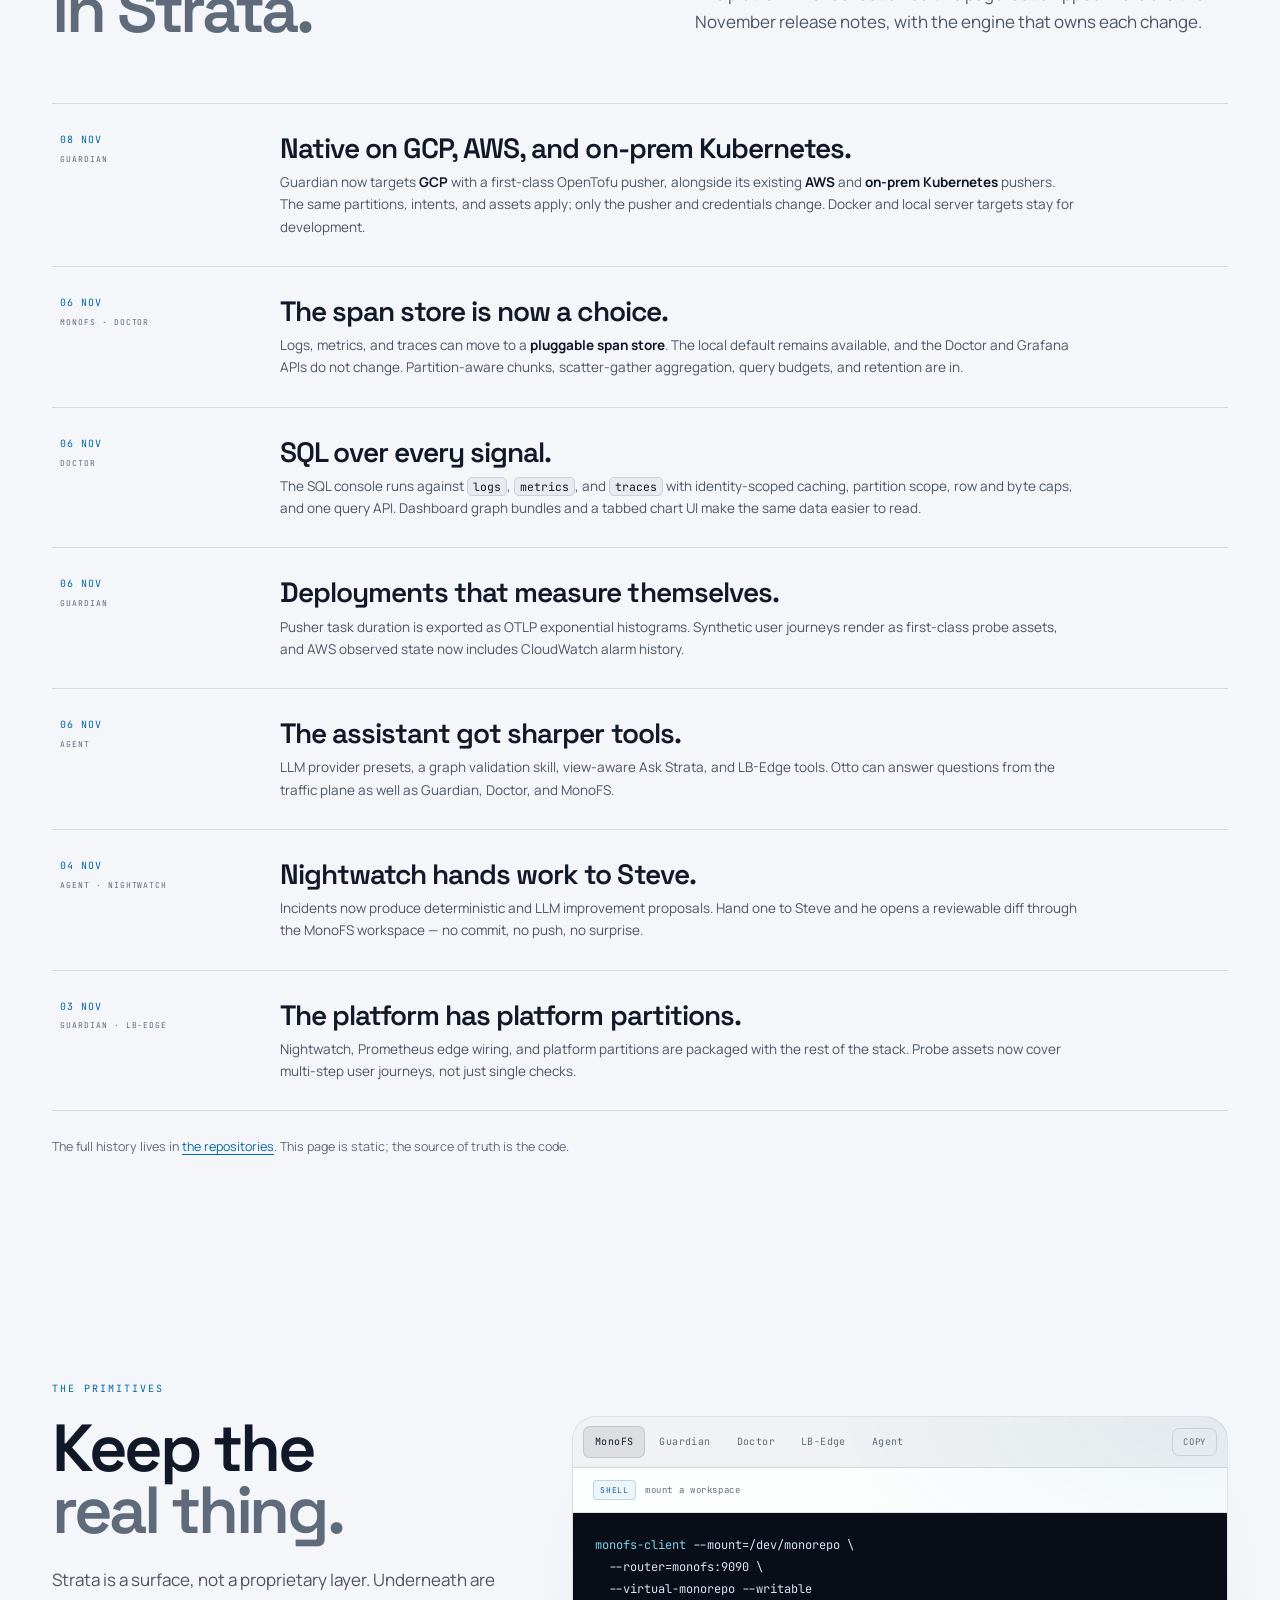
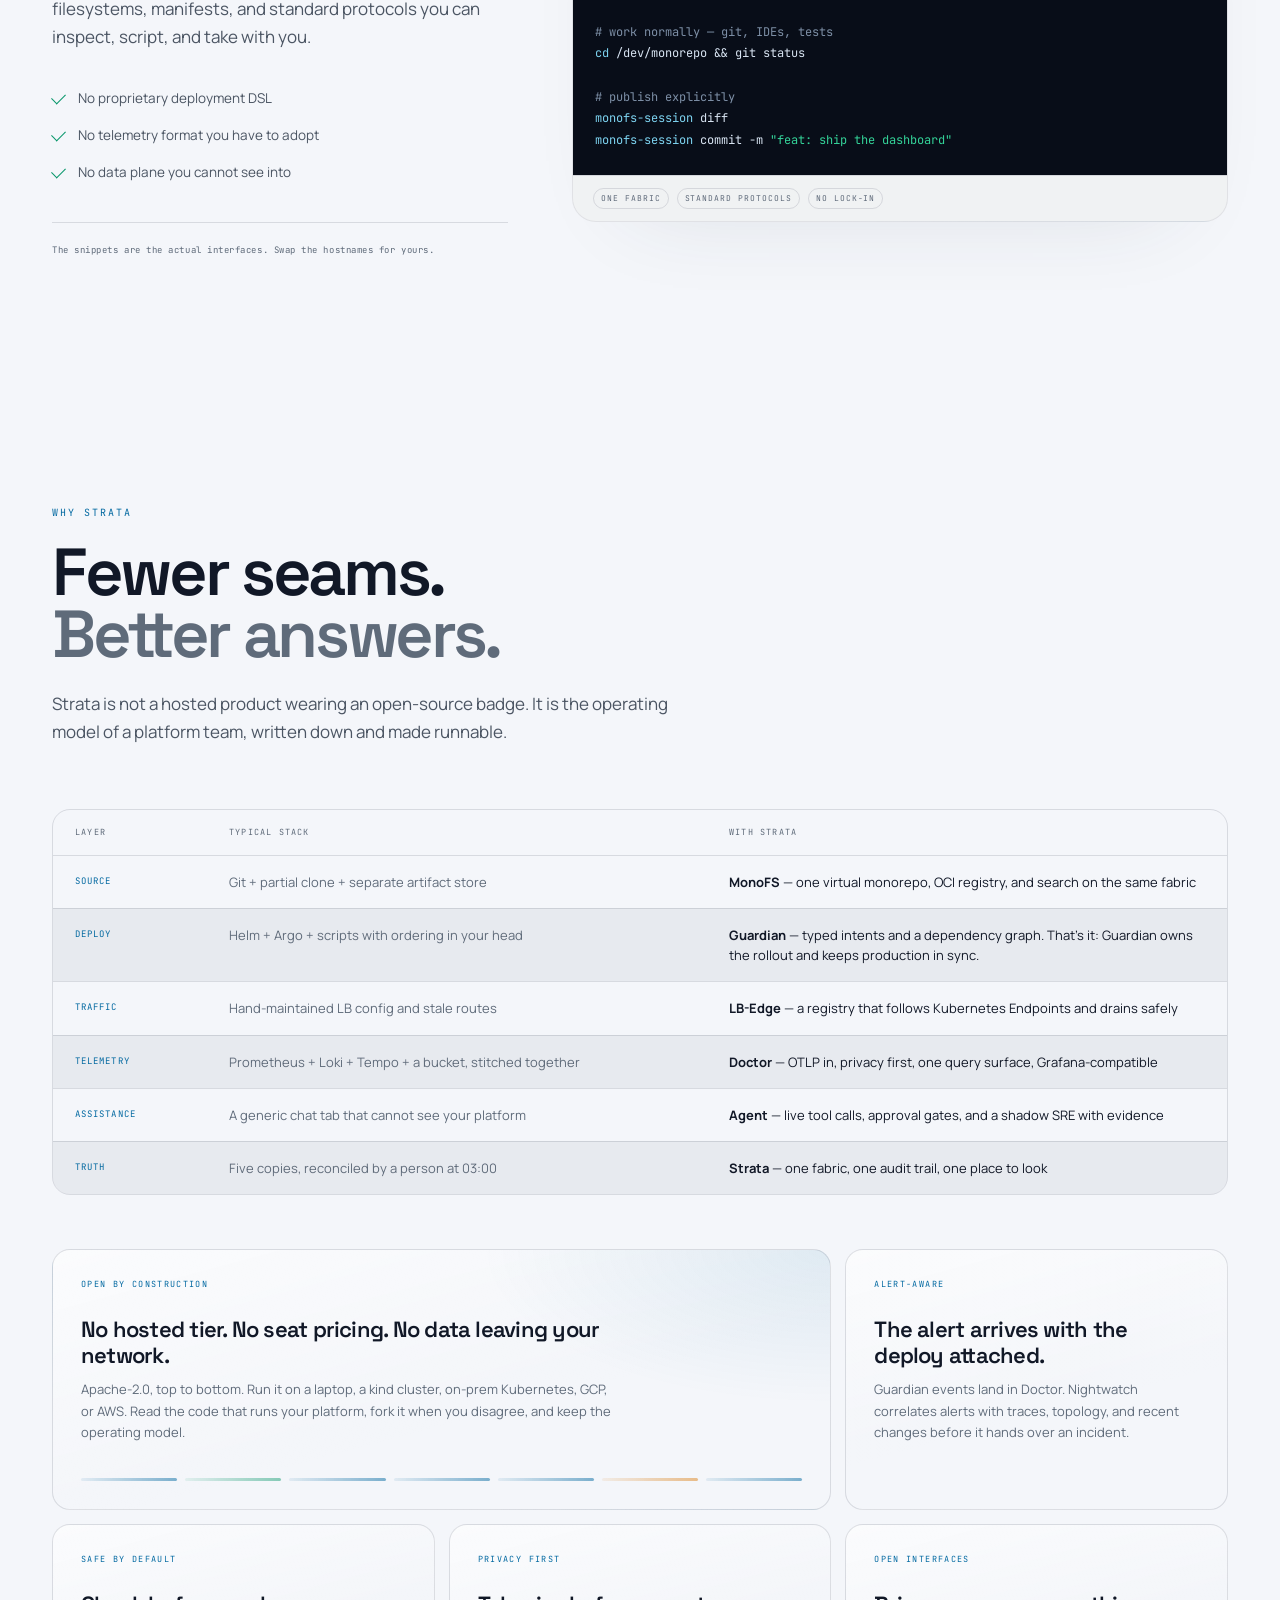
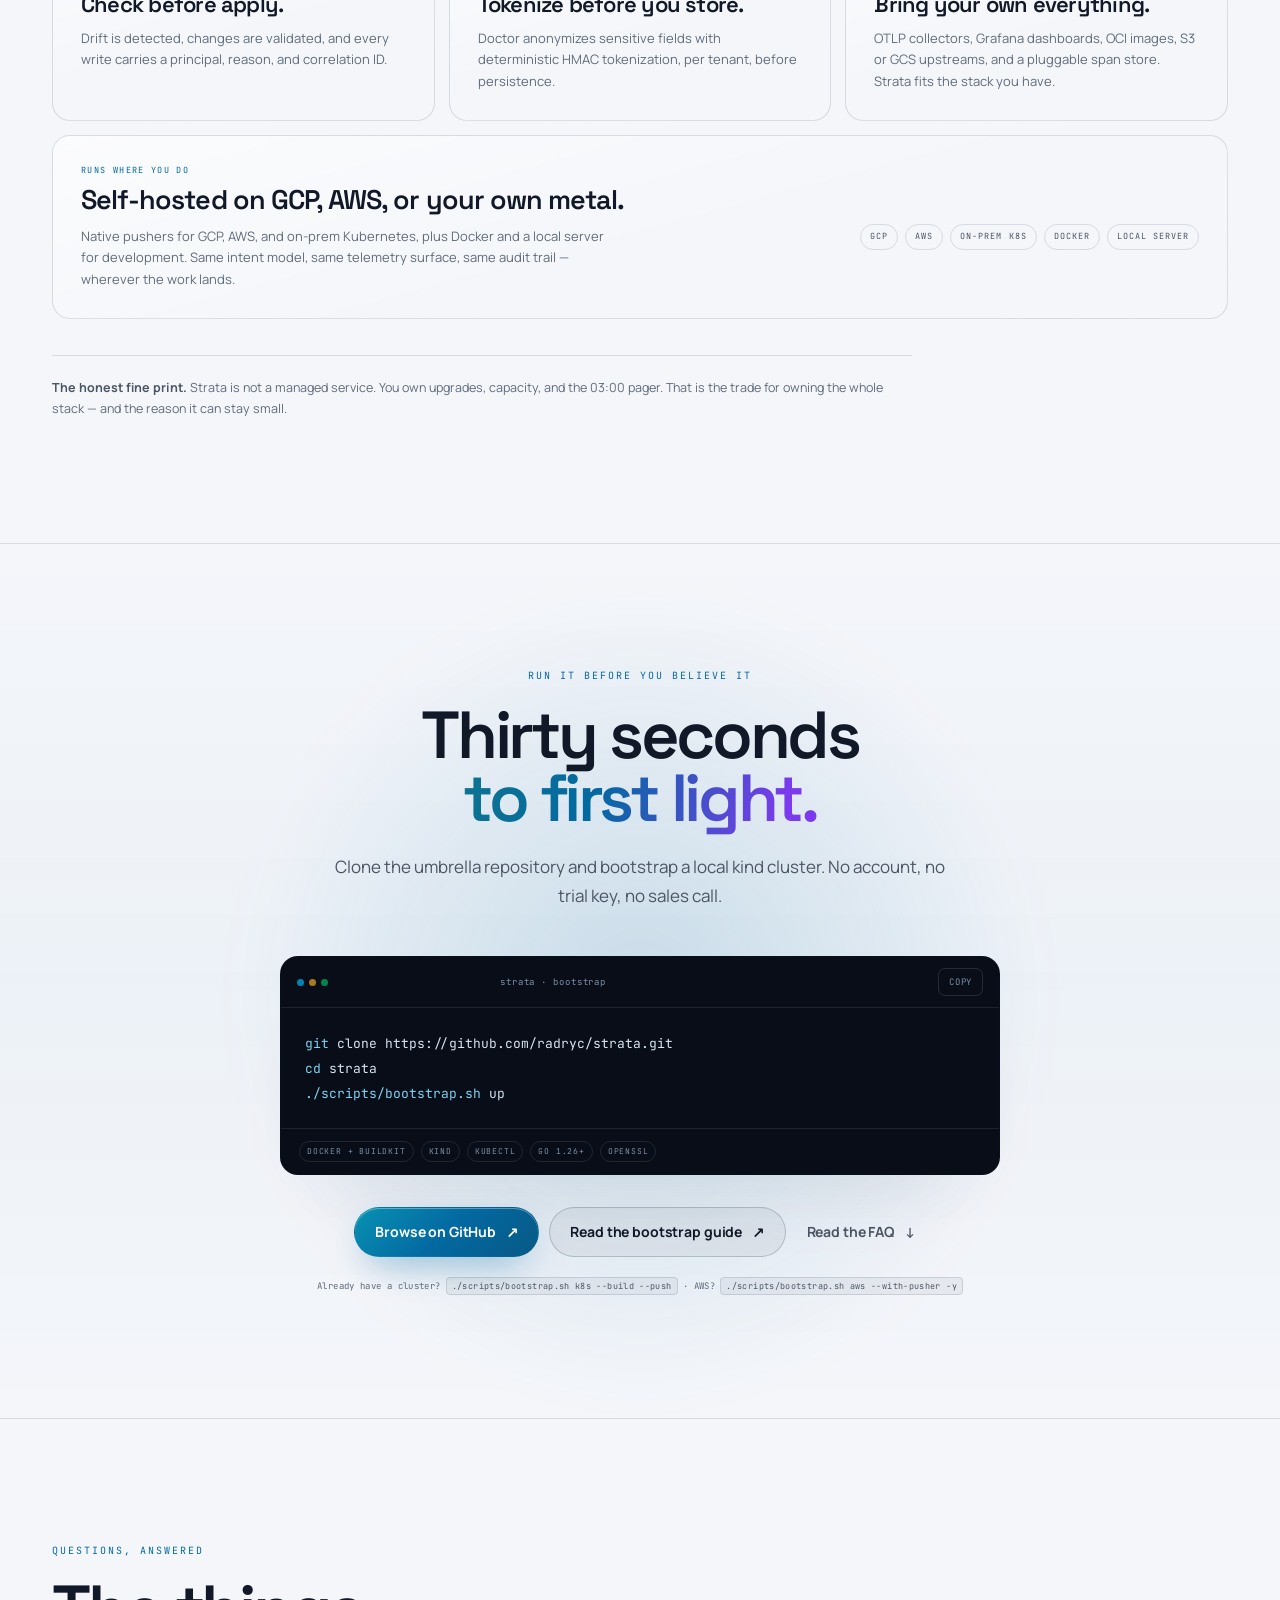
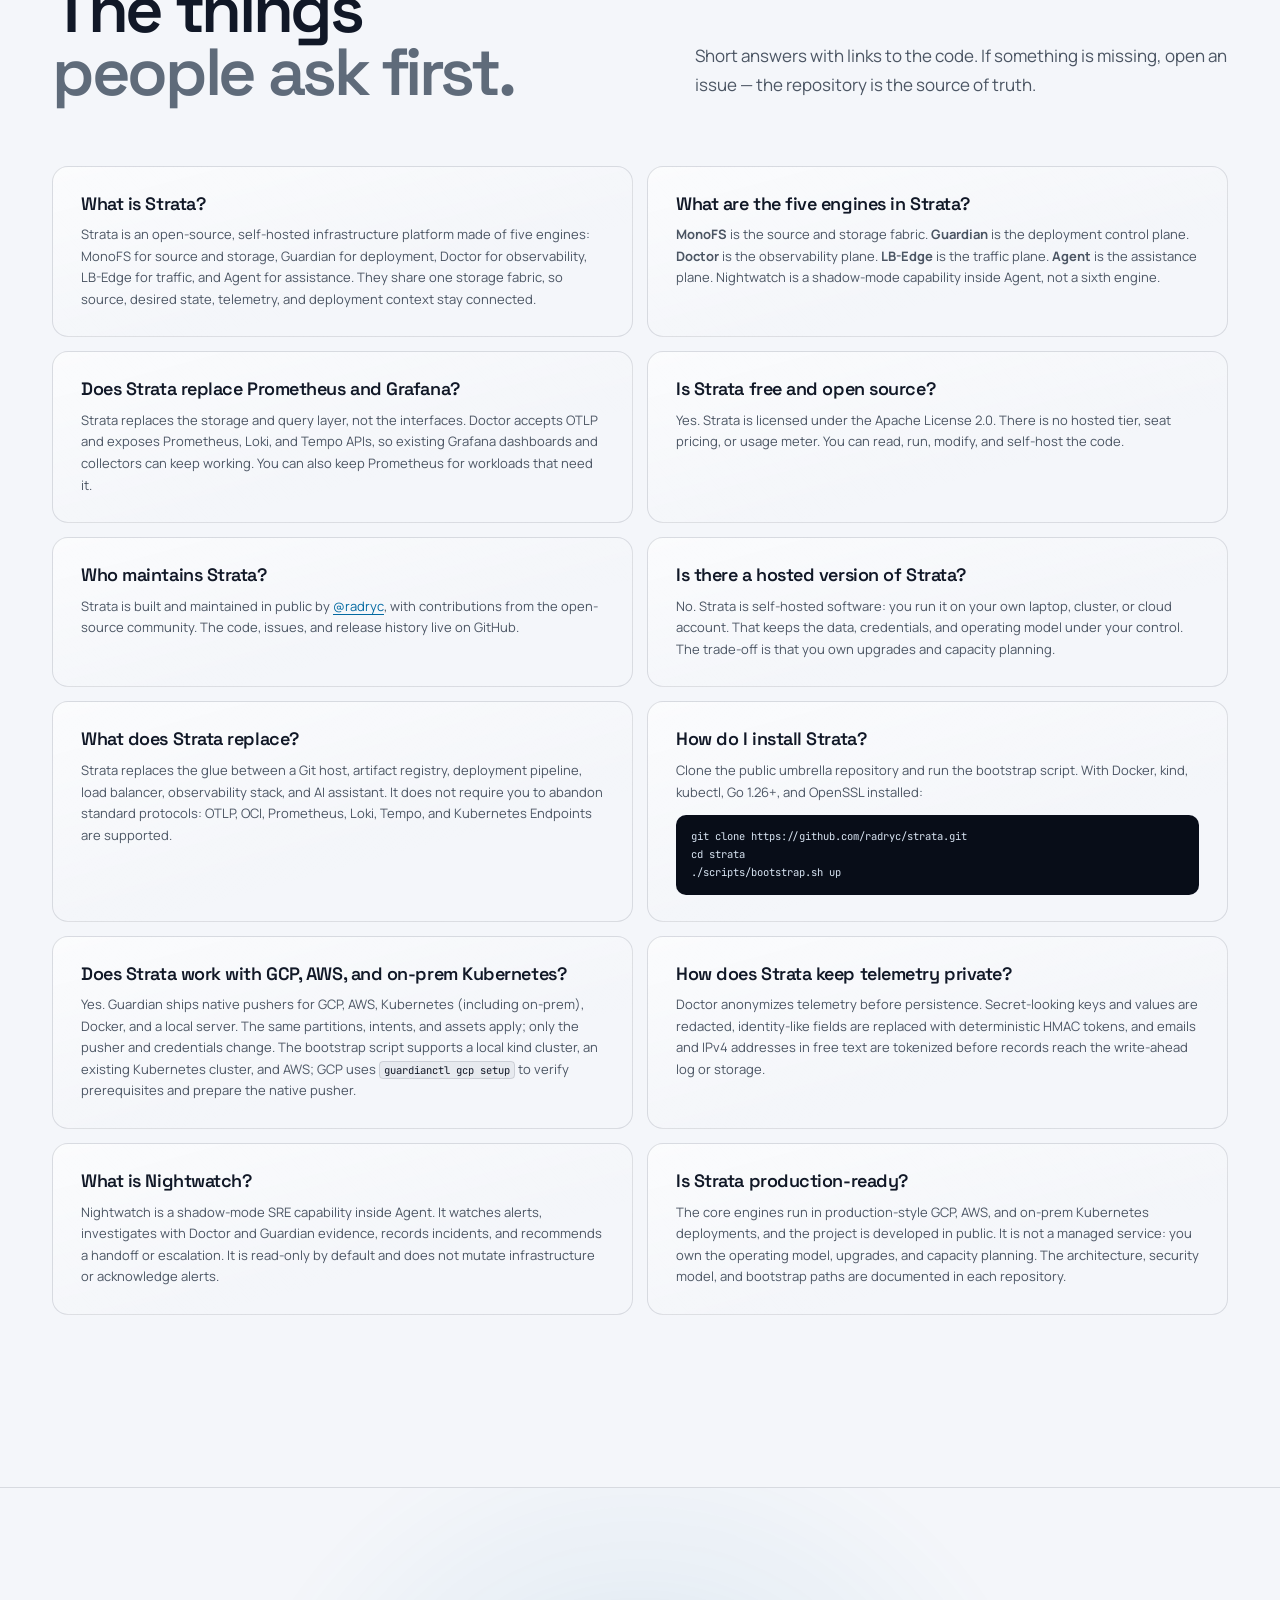
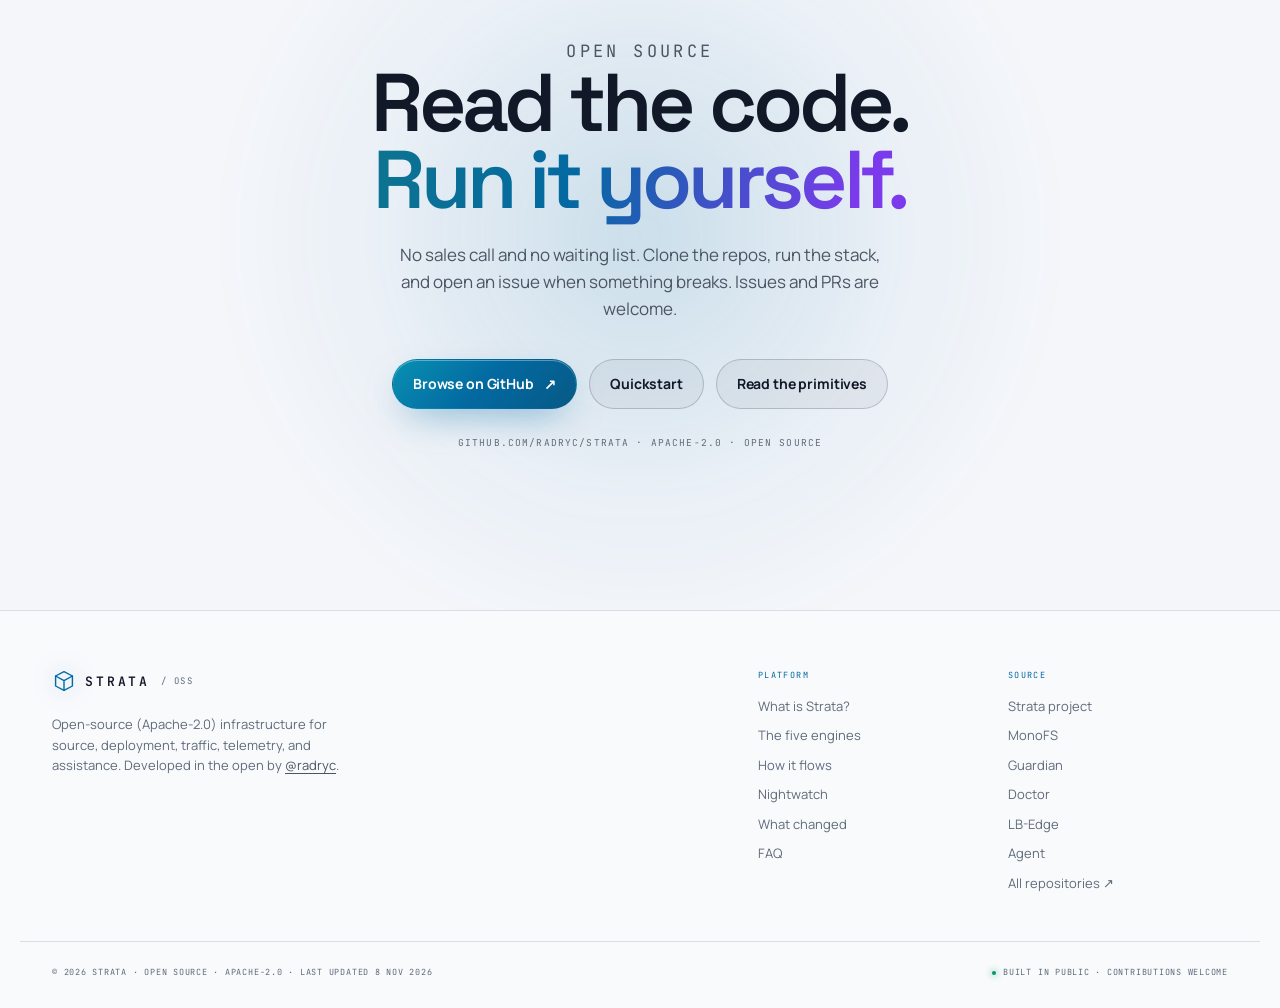
==== commit b40043d1: "copy(landing): describe public architecture and security docs" ====
--- a/landing/index.html
+++ b/landing/index.html
@@ -193,7 +193,7 @@
           "name": "Is Strata production-ready?",
           "acceptedAnswer": {
             "@type": "Answer",
-            "text": "The core engines run in production-style GCP, AWS, and on-prem Kubernetes deployments, and the project is developed in public. It is not a managed service: you own the operating model, upgrades, and capacity planning. The repository documents known gaps, failure modes, and bootstrap paths."
+            "text": "The core engines run in production-style GCP, AWS, and on-prem Kubernetes deployments, and the project is developed in public. It is not a managed service: you own the operating model, upgrades, and capacity planning. The architecture, security model, and bootstrap paths are documented in each repository."
           }
         }
       ]
@@ -1047,7 +1047,7 @@
         </article>
         <article class="faq-item reveal">
           <h3>Is Strata production-ready?</h3>
-          <p>The core engines run in production-style GCP, AWS, and on-prem Kubernetes deployments, and the project is developed in public. It is not a managed service: you own the operating model, upgrades, and capacity planning. The repository documents known gaps, failure modes, and bootstrap paths.</p>
+          <p>The core engines run in production-style GCP, AWS, and on-prem Kubernetes deployments, and the project is developed in public. It is not a managed service: you own the operating model, upgrades, and capacity planning. The architecture, security model, and bootstrap paths are documented in each repository.</p>
         </article>
       </div>
       <p class="faq-foot reveal">Still curious? <a href="https://github.com/radryc/strata" target="_blank" rel="noopener">Read the umbrella repository</a> or <a href="https://github.com/radryc" target="_blank" rel="noopener">browse every engine</a>.</p>
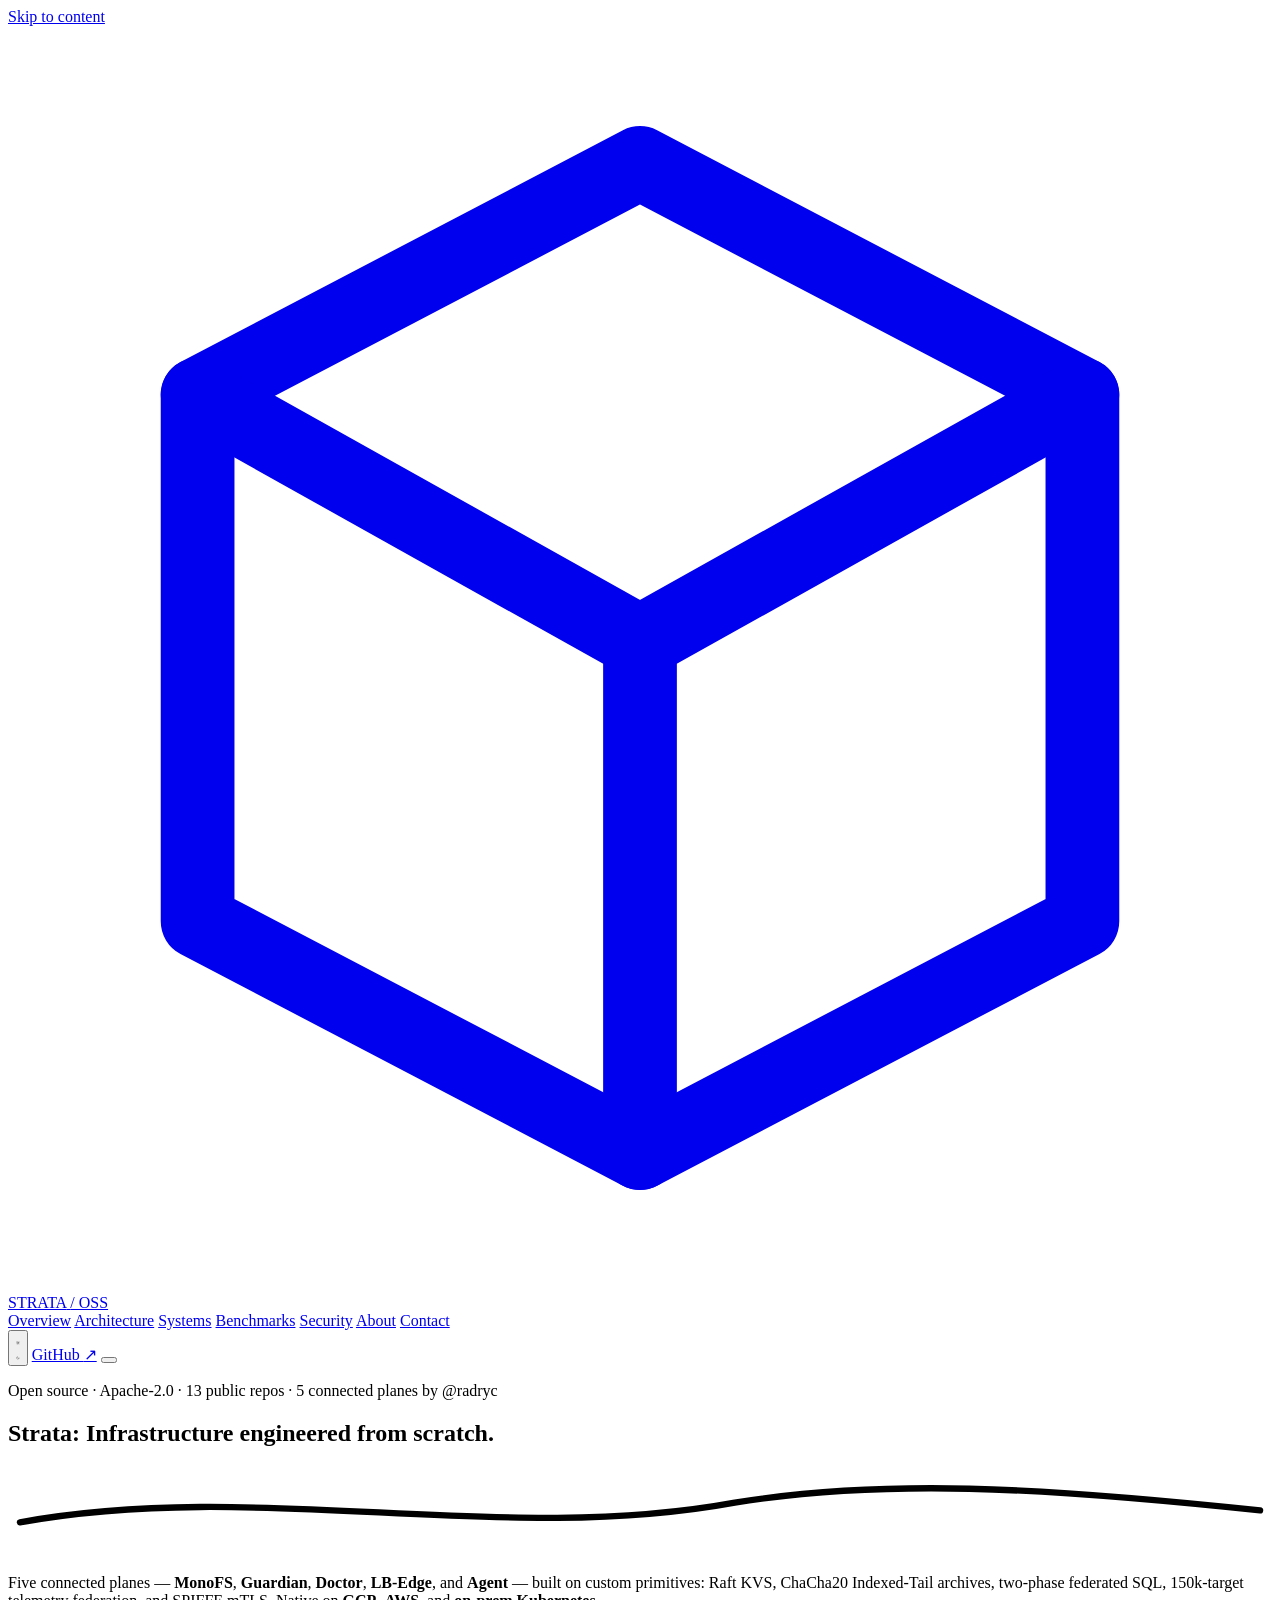
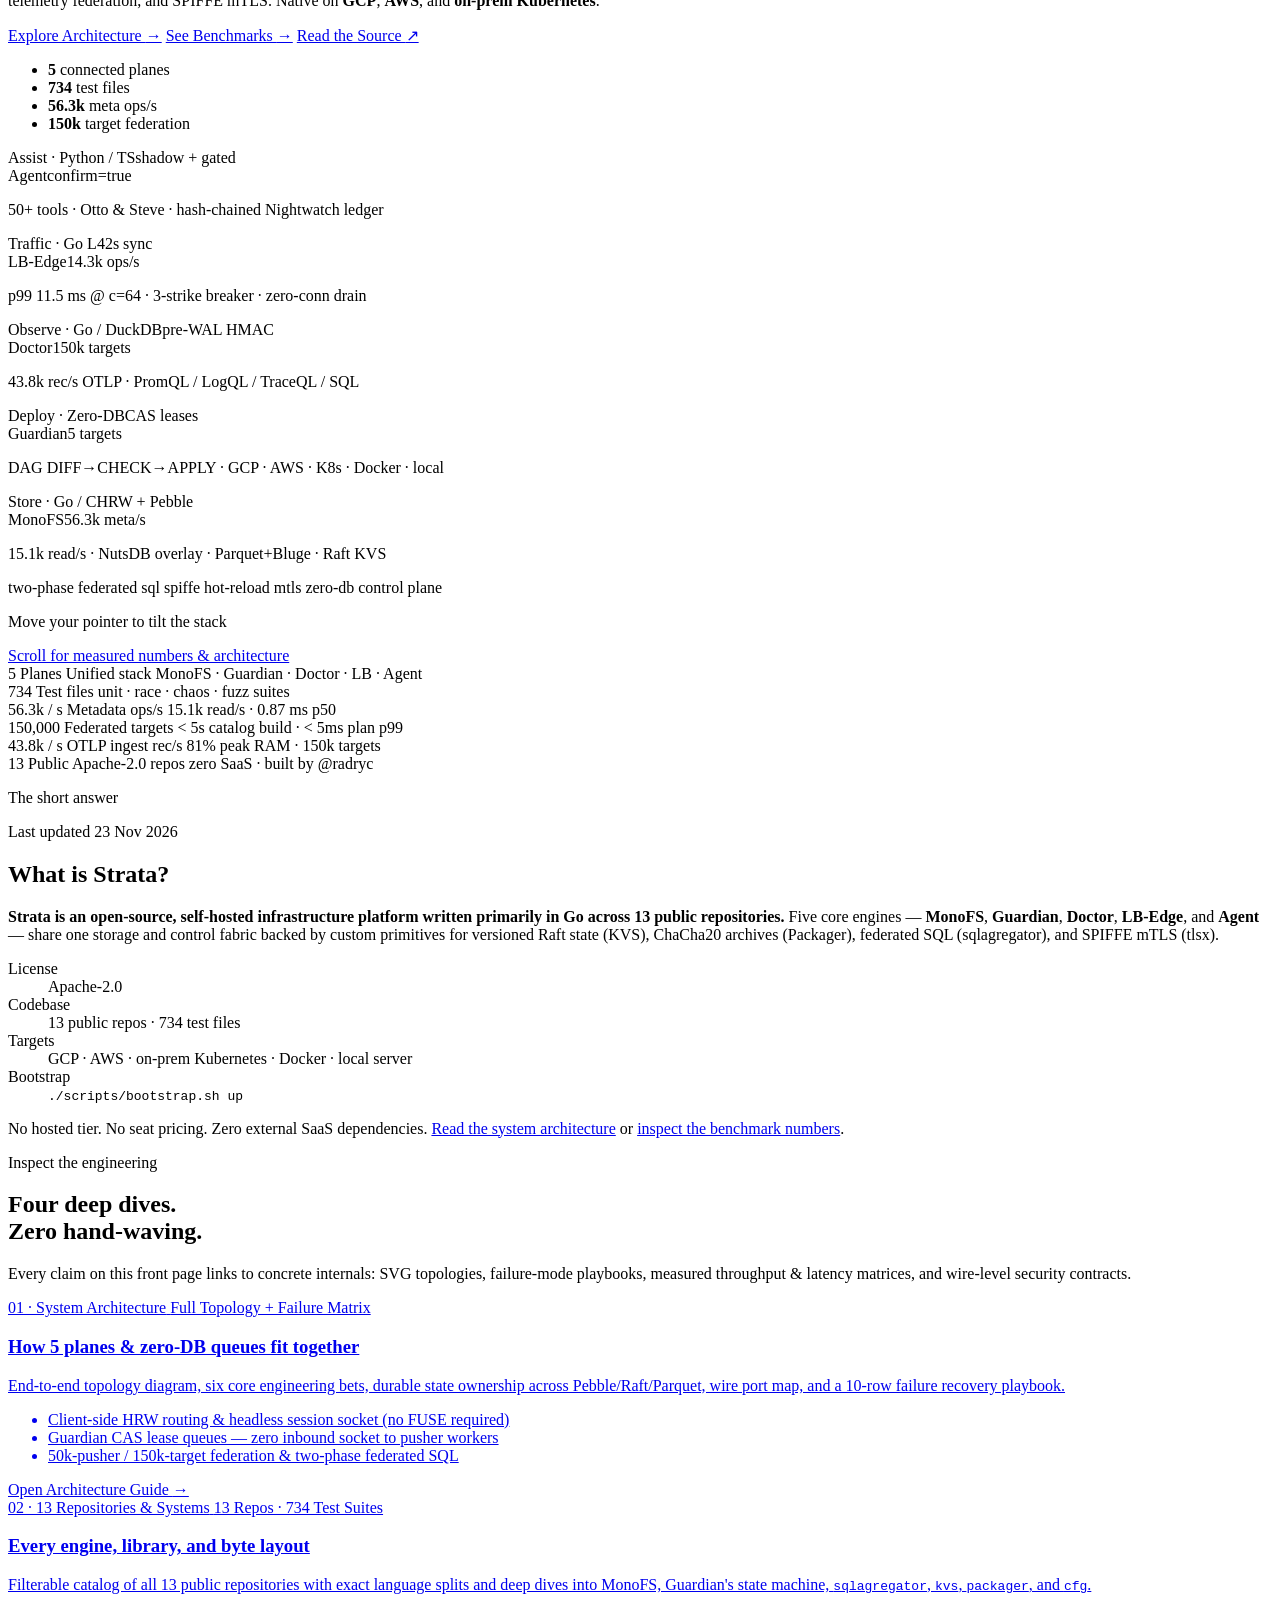
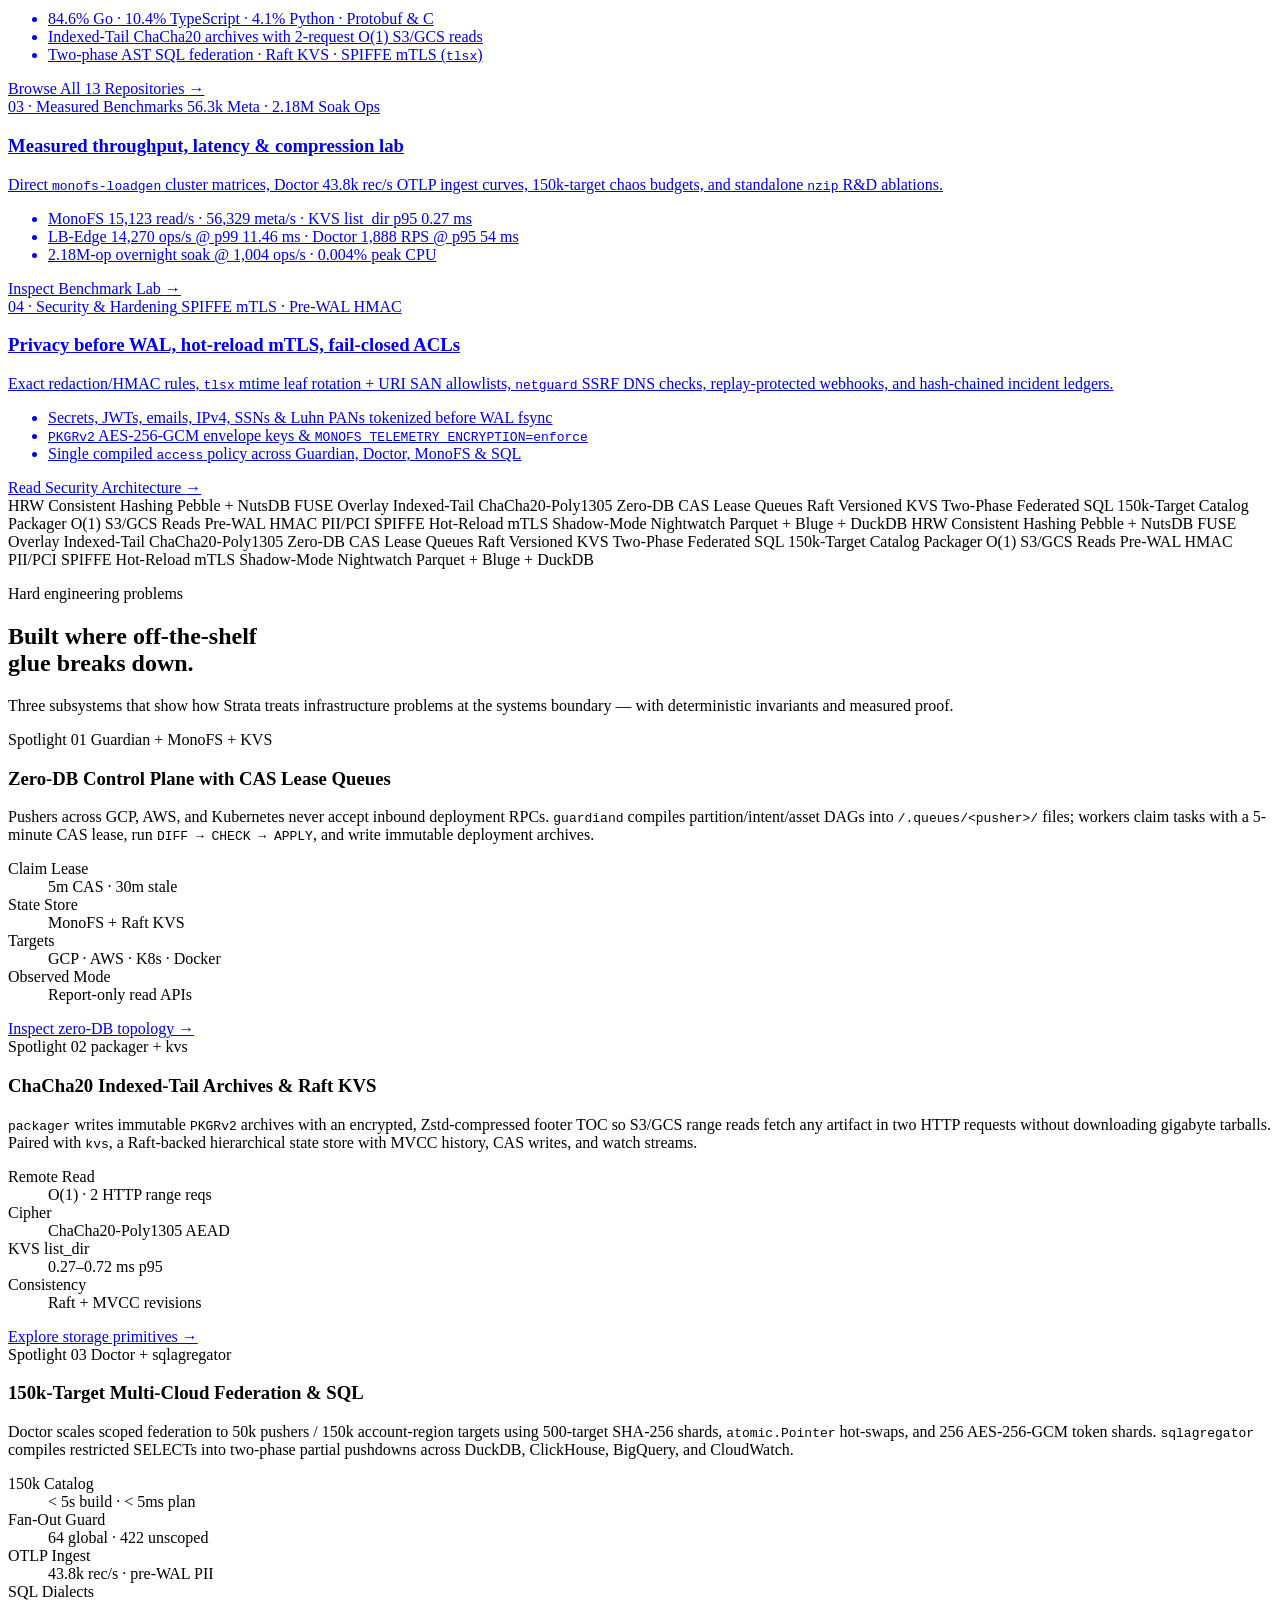
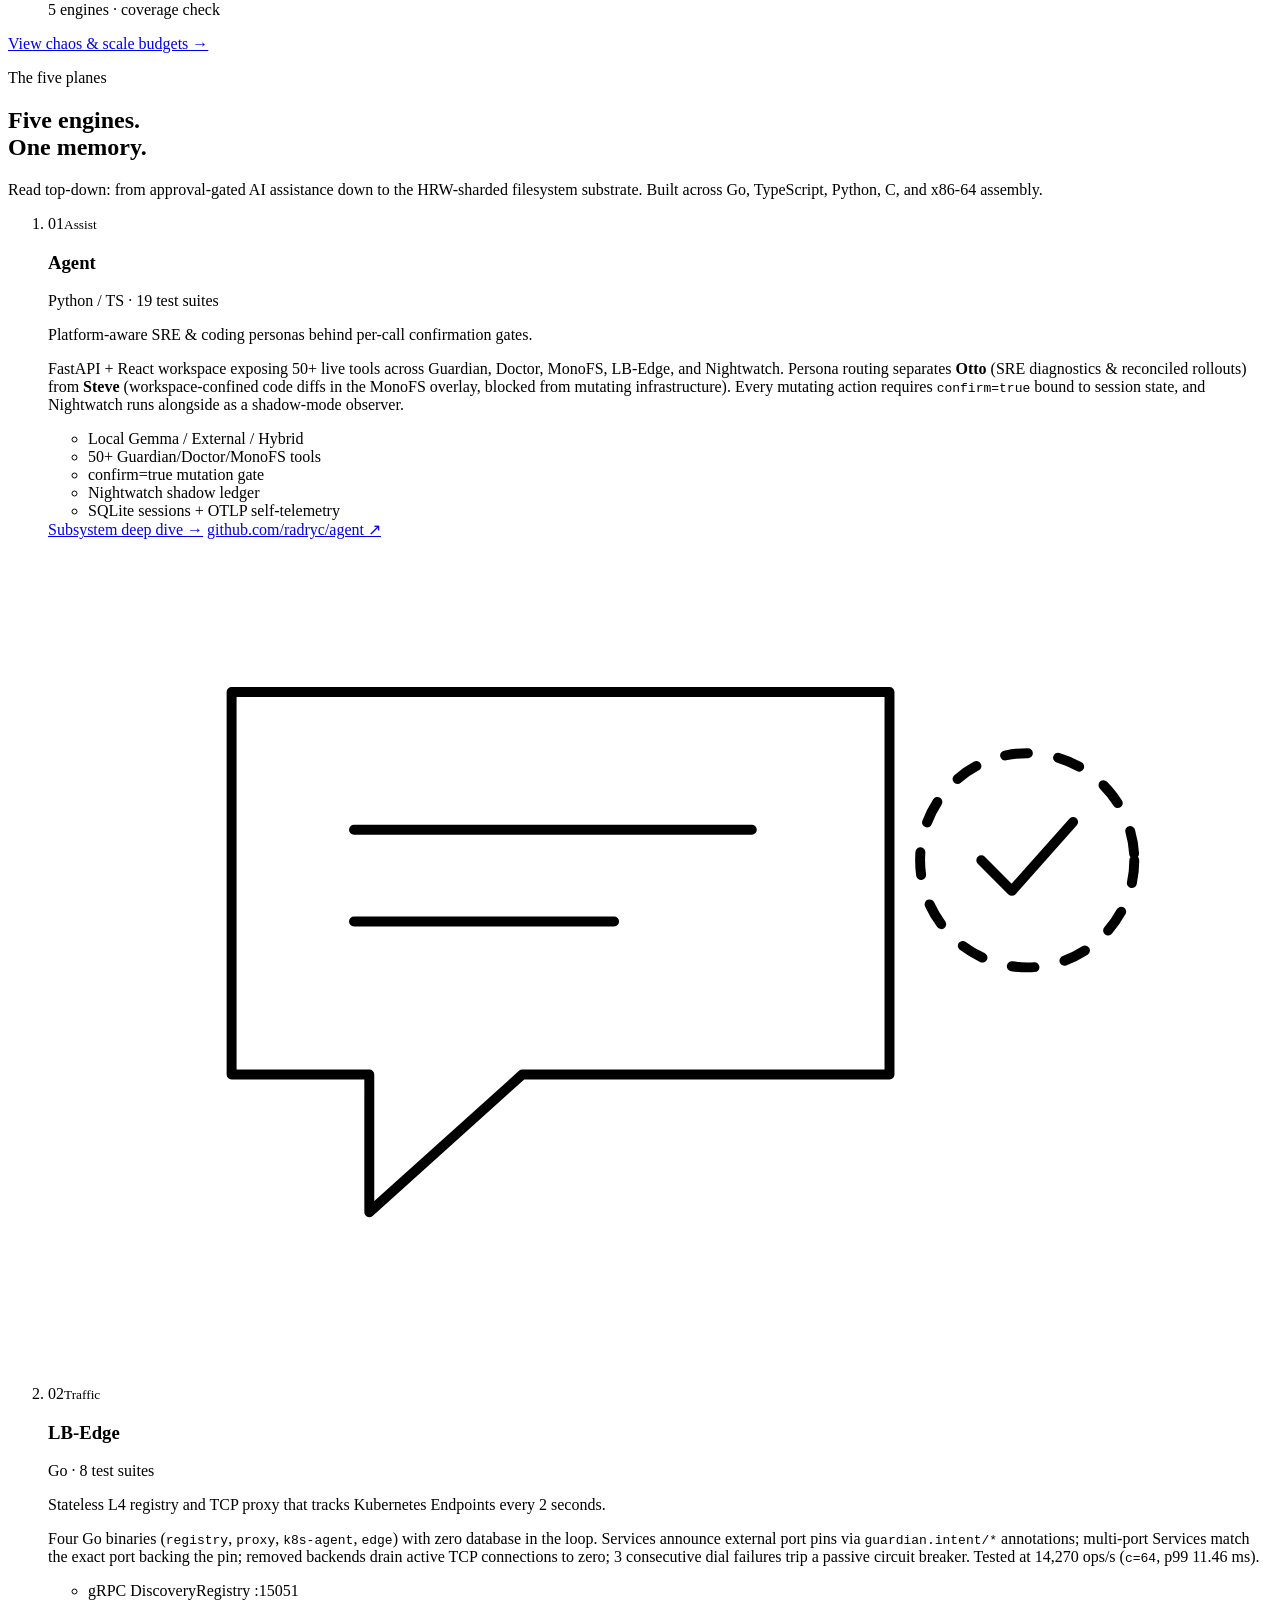
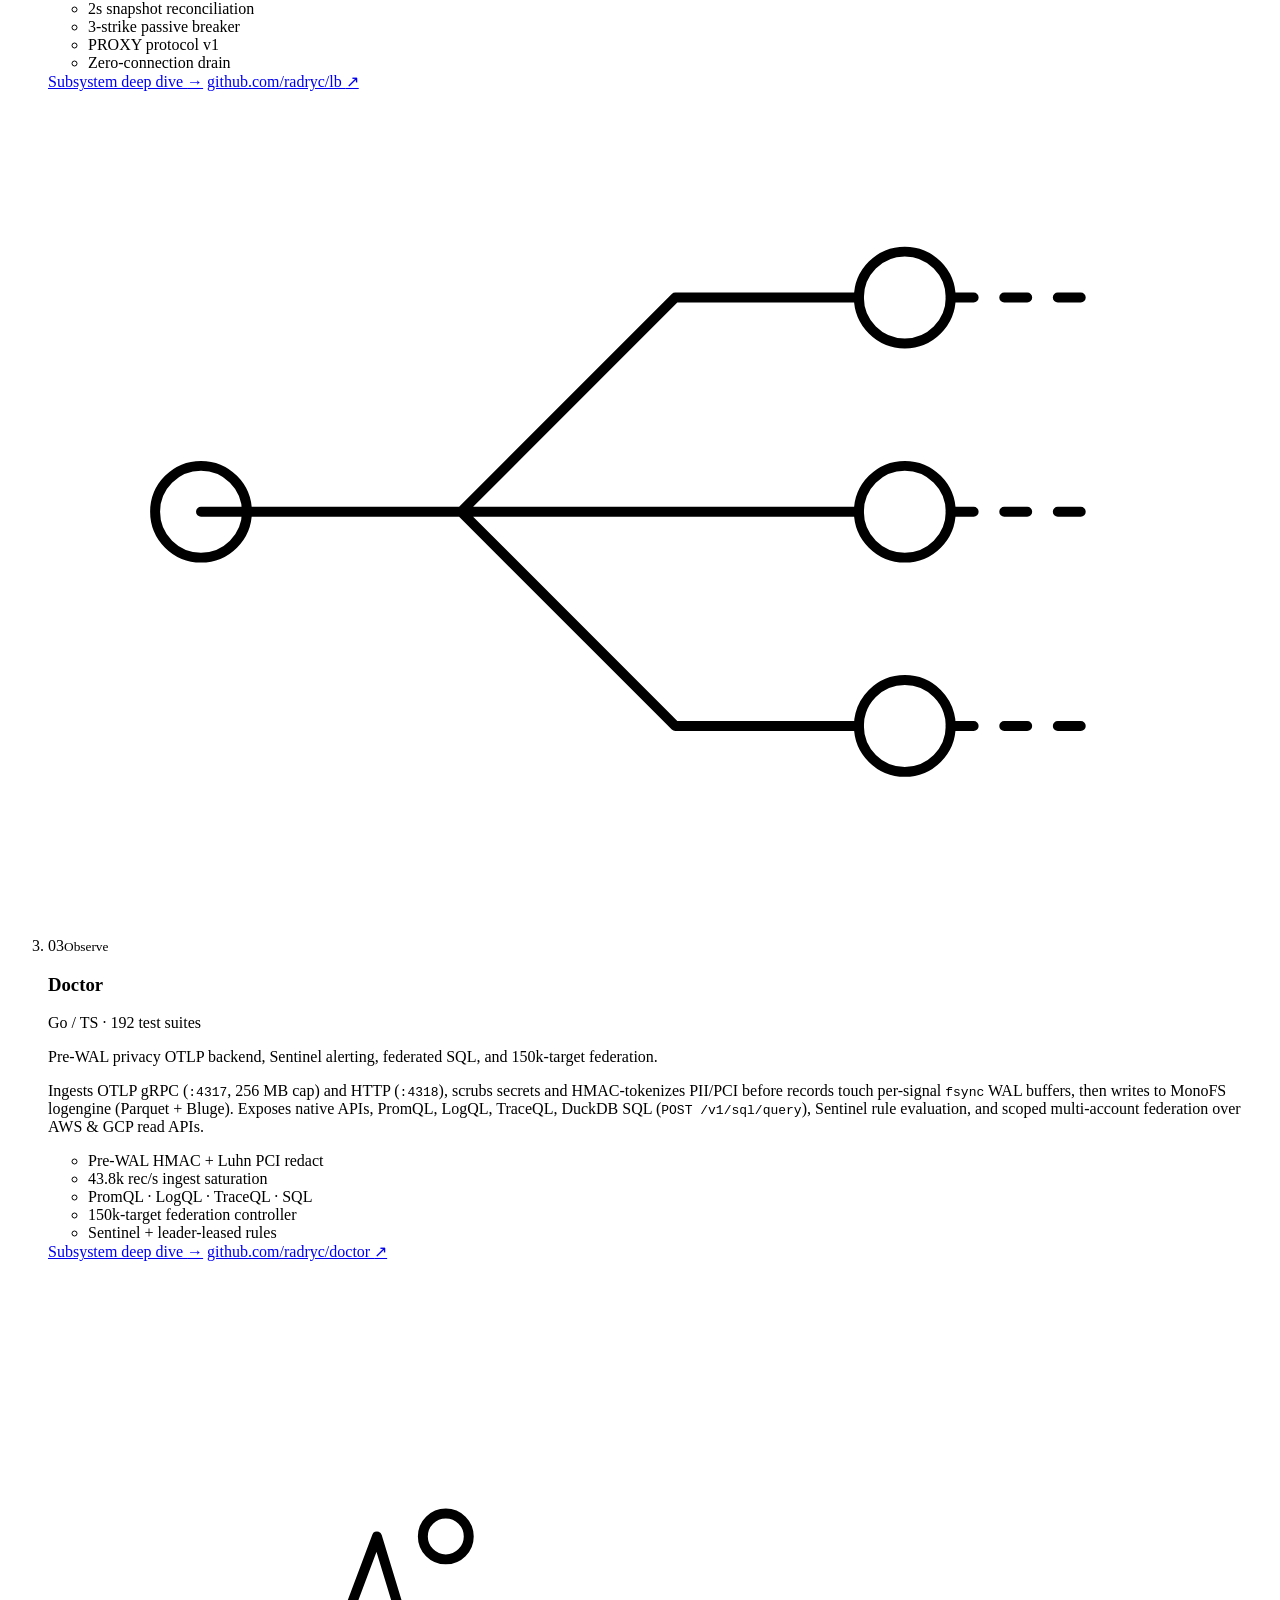
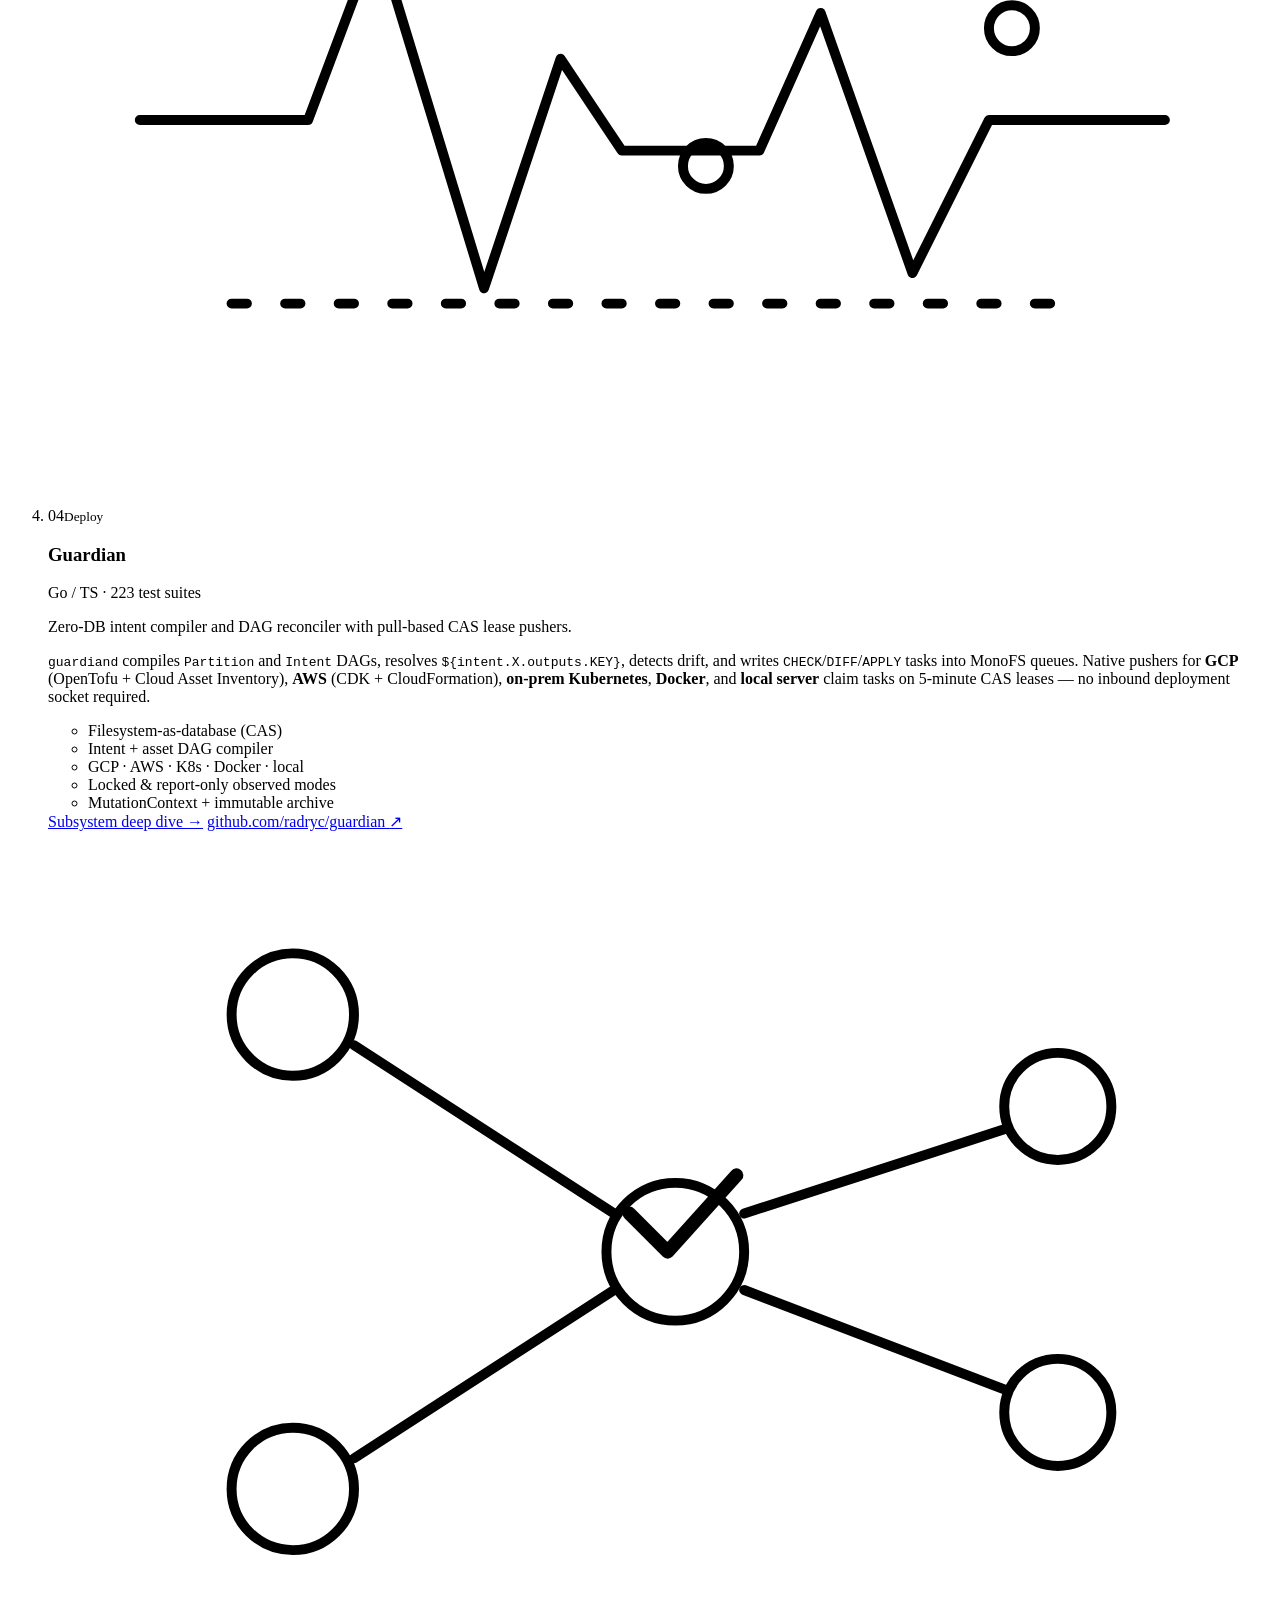
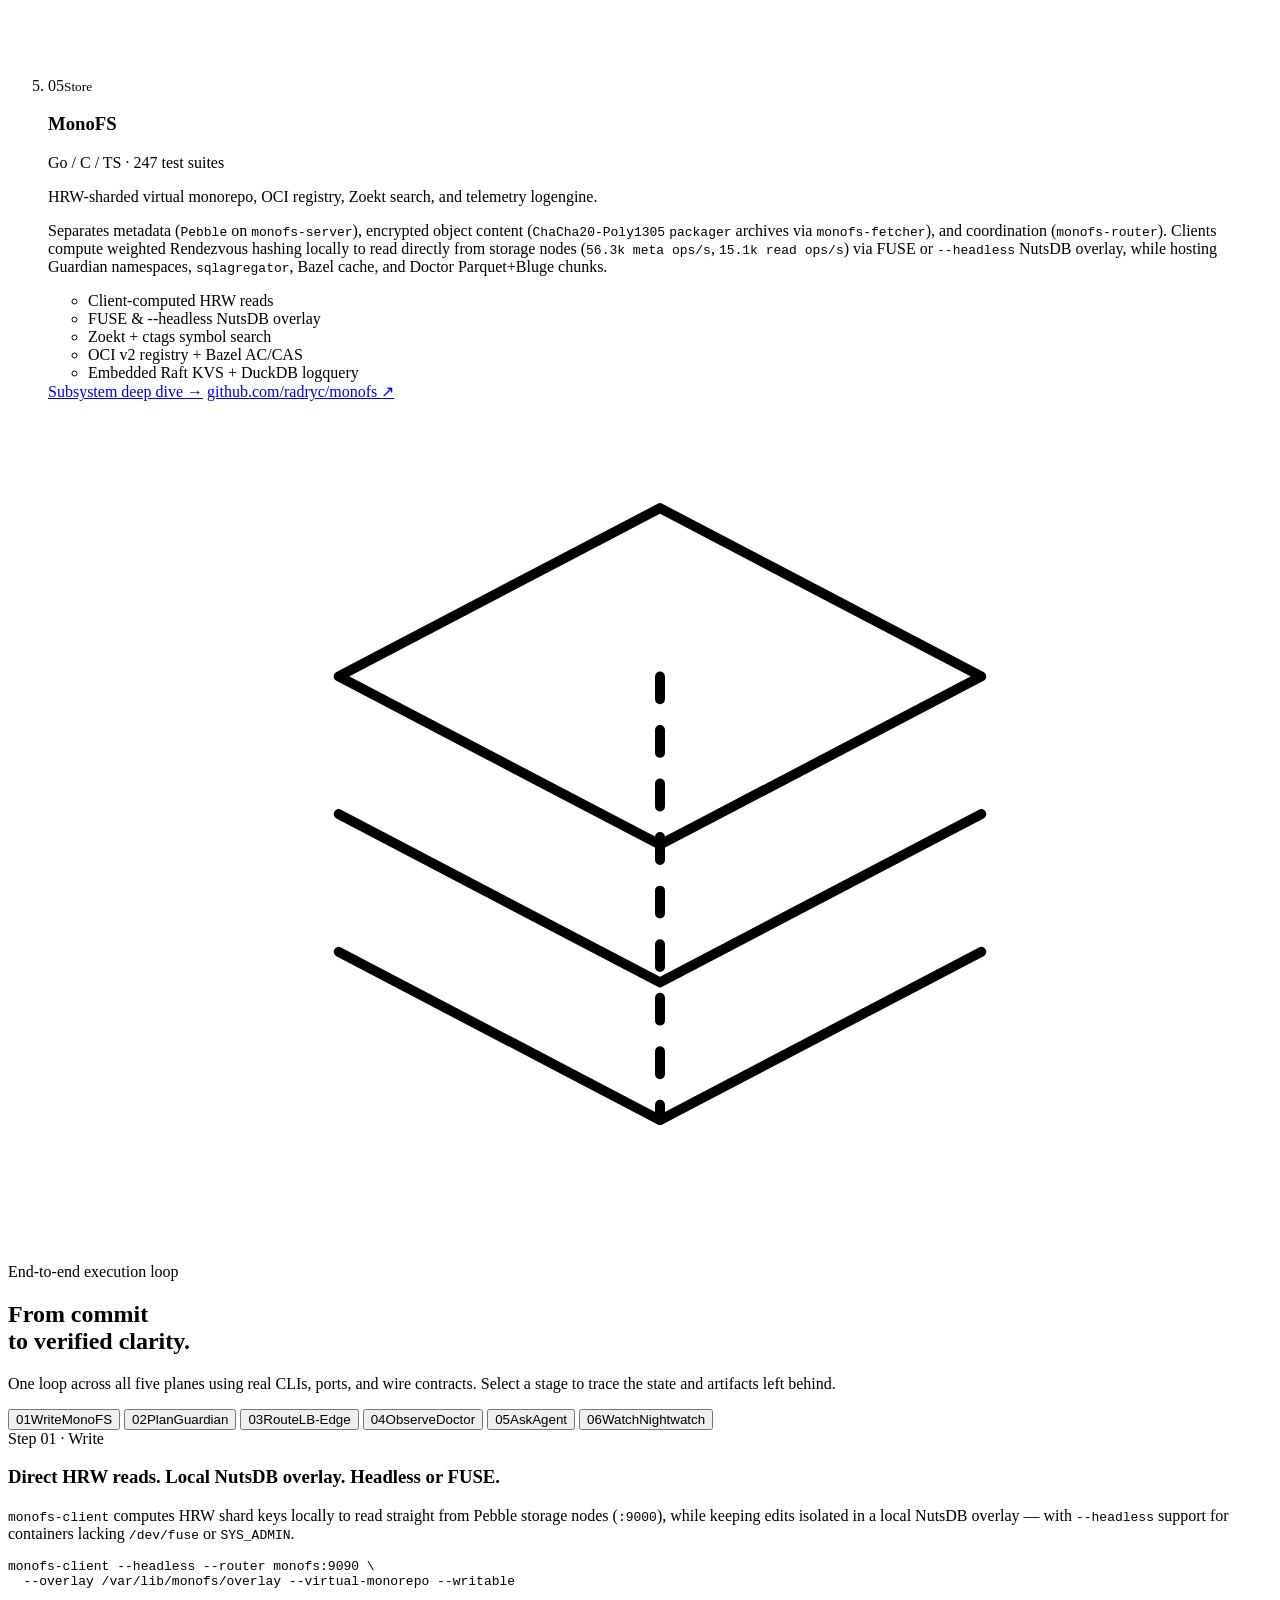
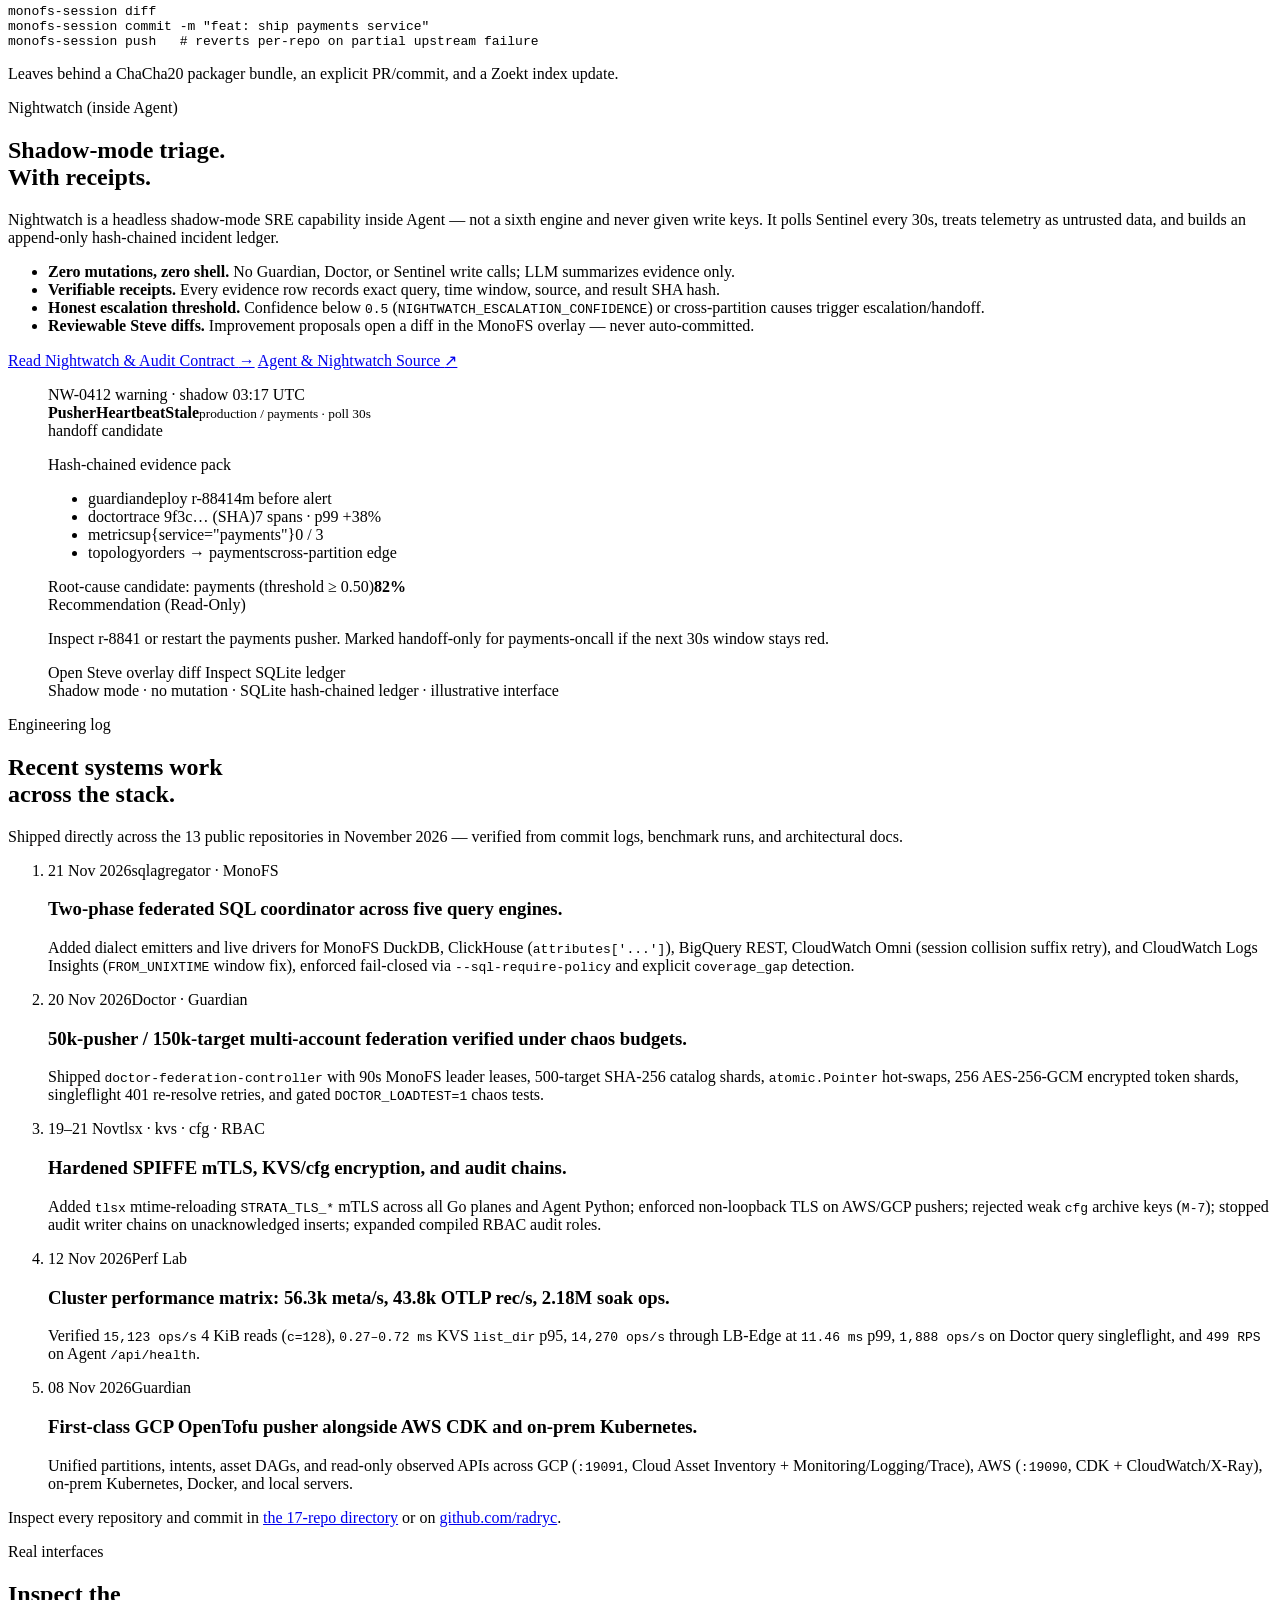
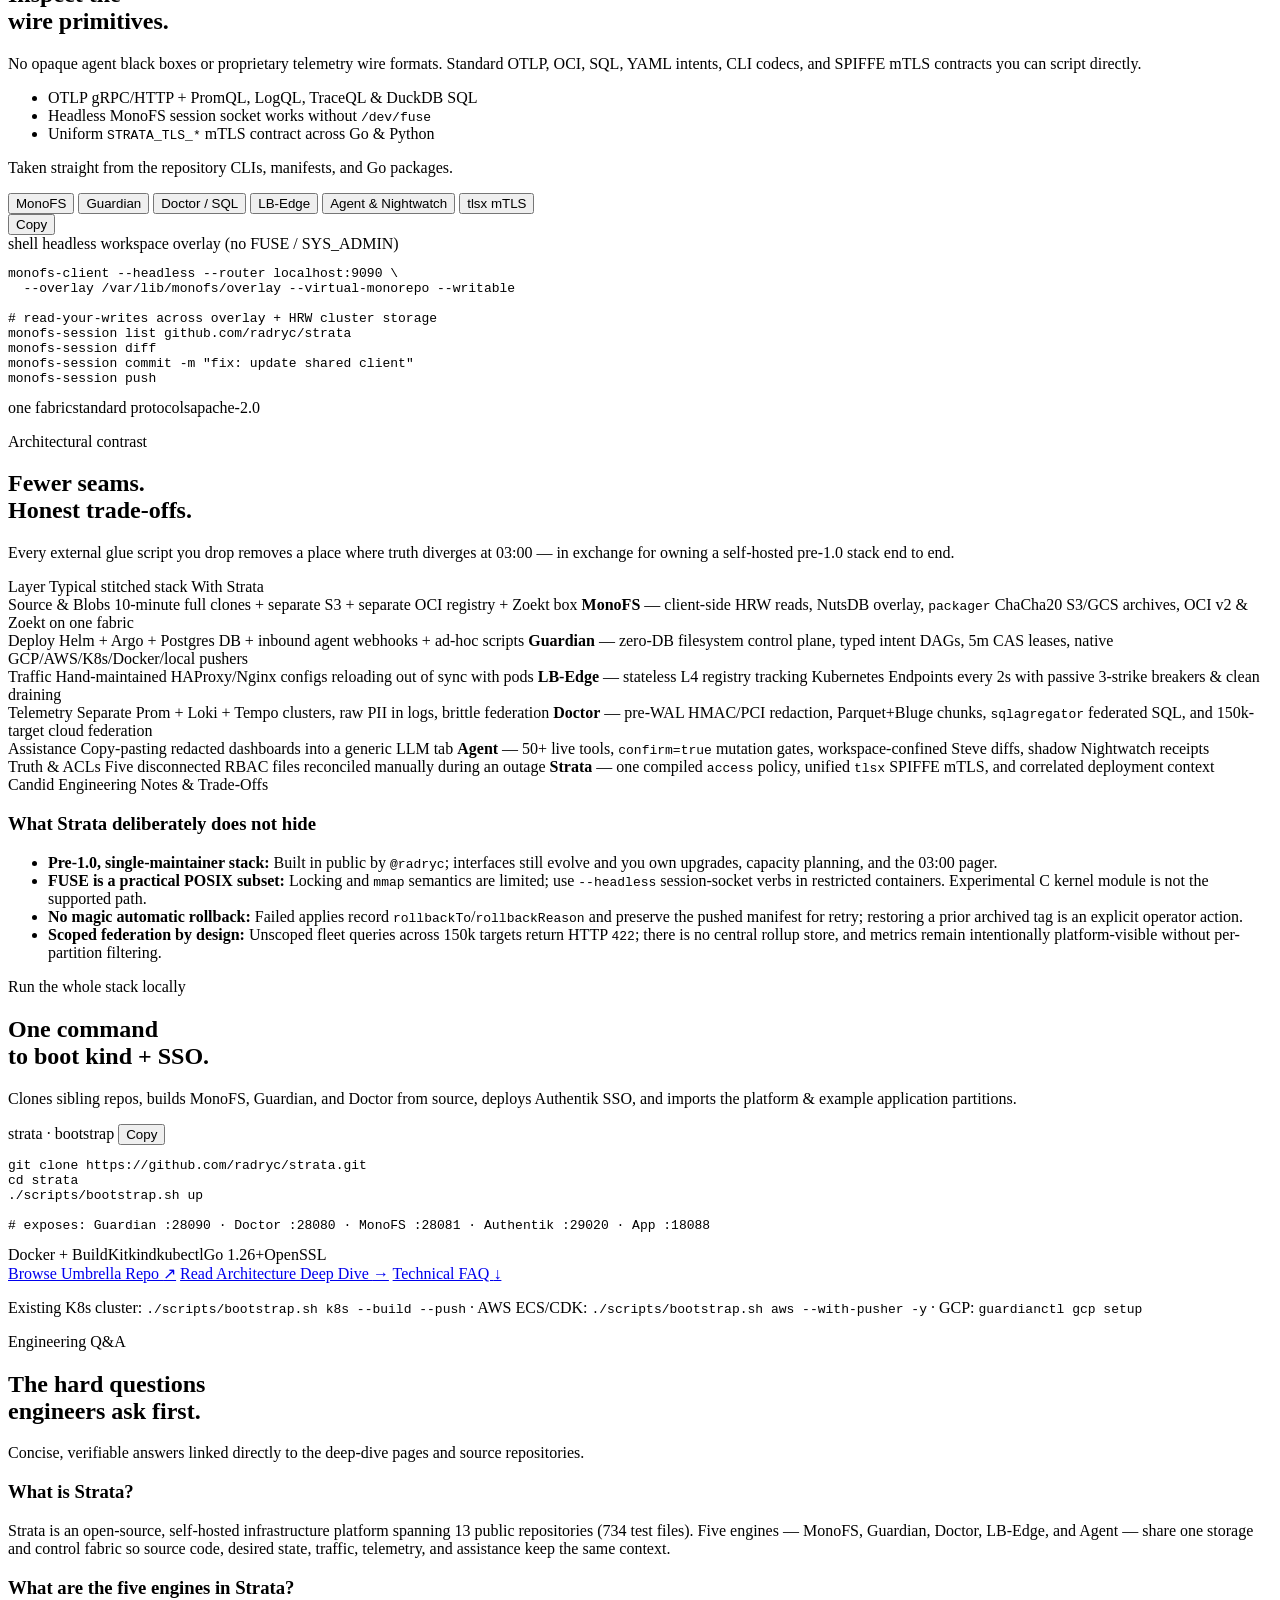
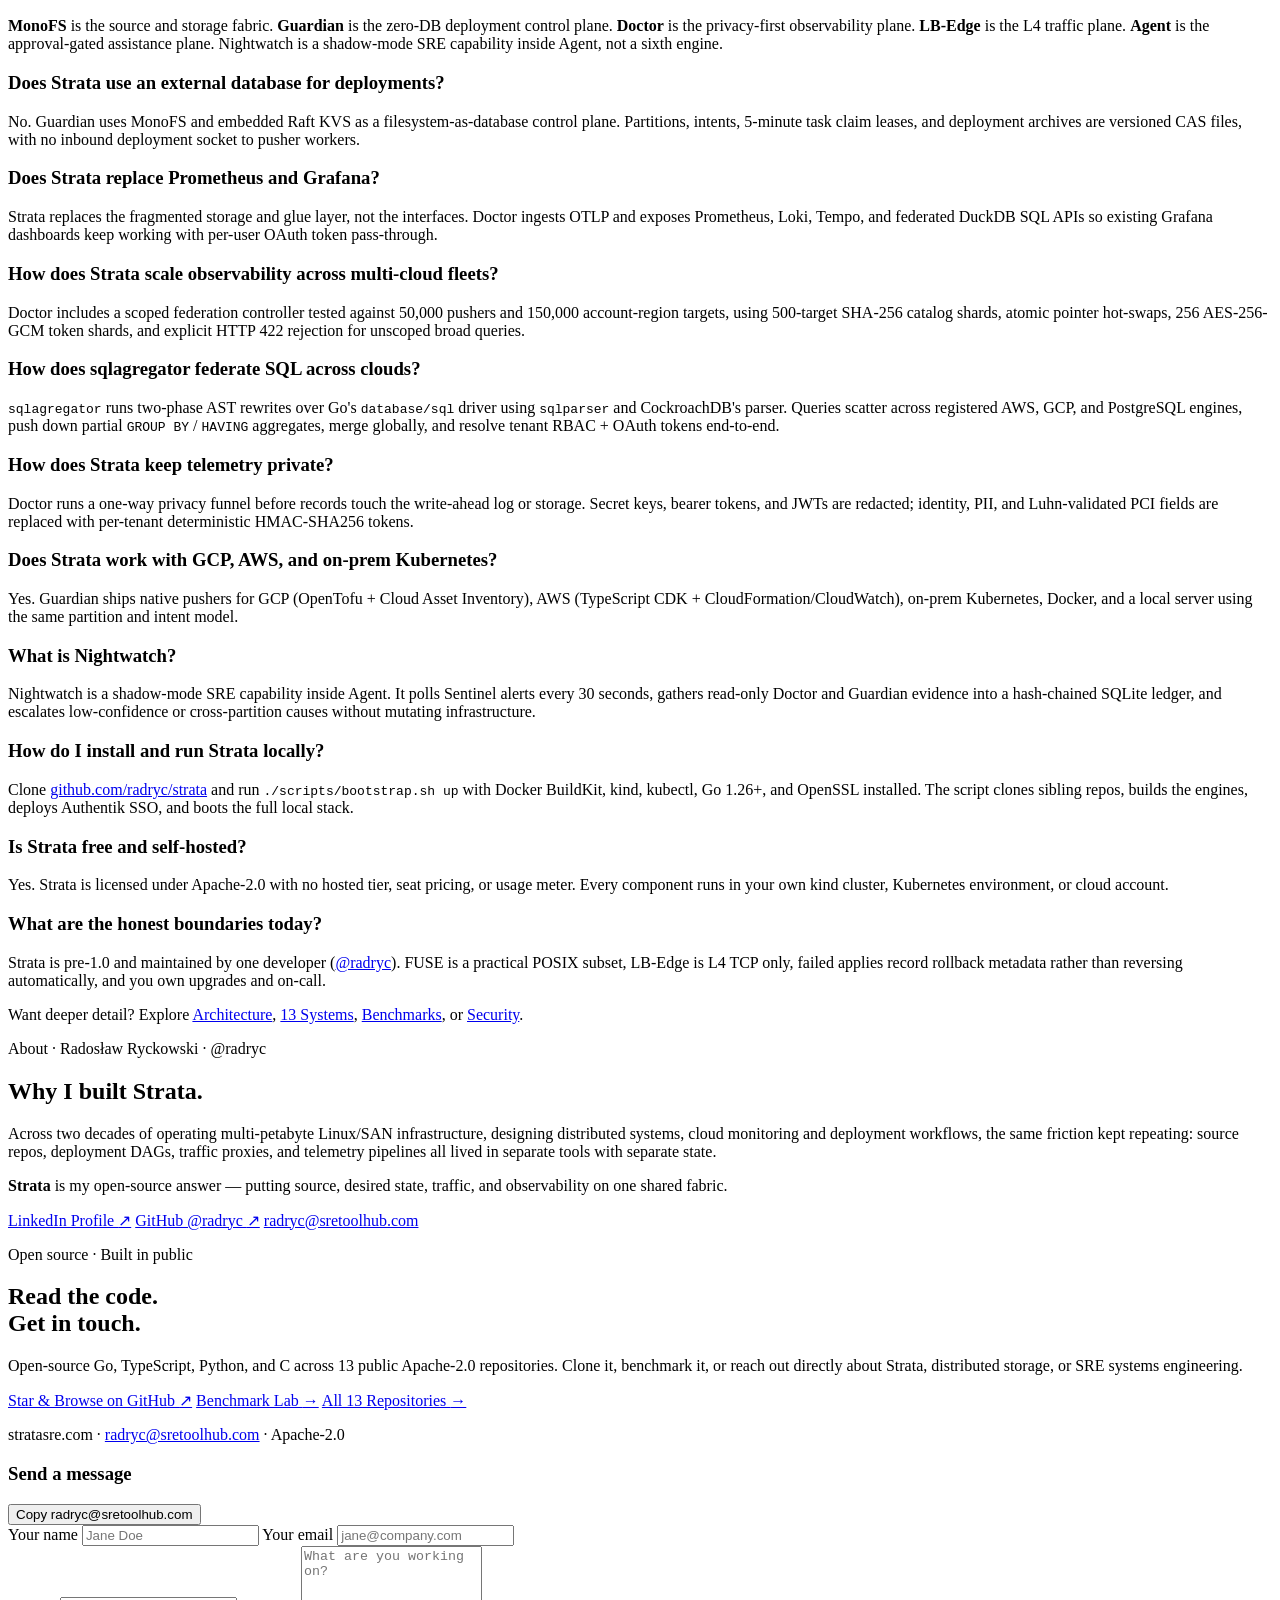
==== commit ec1b51d0: "feat(landing): add architecture, benchmarks, security, and systems pages - add four new landing page" ====
--- a/landing/index.html
+++ b/landing/index.html
@@ -3,37 +3,37 @@
 <head>
 <meta charset="utf-8">
 <meta name="viewport" content="width=device-width, initial-scale=1">
-<title>Strata — open-source infrastructure that remembers</title>
-<meta name="description" content="Strata is an open-source, self-hosted infrastructure platform. Five engines — MonoFS, Guardian, Doctor, LB-Edge, and Agent — share one storage fabric so source, deployments, traffic, and telemetry keep the same memory. Runs natively on GCP, AWS, and on-prem Kubernetes.">
+<title>Strata — open-source infrastructure stack engineered from scratch</title>
+<meta name="description" content="Open-source SRE &amp; infrastructure platform across 13 public Apache-2.0 repositories. Five connected planes (MonoFS, Guardian, Doctor, LB-Edge, Agent) plus Raft KVS, ChaCha20 archives, two-phase federated SQL, and 150k-target federation.">
 <meta name="robots" content="index, follow, max-snippet:-1, max-image-preview:large, max-video-preview:-1">
 <meta name="googlebot" content="index, follow, max-snippet:-1, max-image-preview:large">
 <meta name="author" content="radryc">
-<meta name="keywords" content="Strata, open source infrastructure, self-hosted platform, MonoFS, Guardian, Doctor, LB-Edge, Agent, Nightwatch, OTLP, observability, GitOps, Kubernetes, GCP, AWS, on-prem Kubernetes, pluggable span store, Apache-2.0">
+<meta name="keywords" content="Strata, SRE platform, distributed systems, MonoFS, Guardian, Doctor, LB-Edge, Agent, Nightwatch, sqlagregator, kvs, packager, tlsx, OTLP, Kubernetes, GCP, AWS, Apache-2.0">
 <meta name="theme-color" media="(prefers-color-scheme: dark)" content="#060a14">
-<meta name="theme-color" media="(prefers-color-scheme: light)" content="#f3f1ea">
+<meta name="theme-color" media="(prefers-color-scheme: light)" content="#f4f6fa">
 <link rel="canonical" href="https://stratasre.com/">
 <link rel="sitemap" type="application/xml" title="Sitemap" href="/sitemap.xml">
 <meta property="og:type" content="website">
 <meta property="og:site_name" content="Strata">
 <meta property="og:locale" content="en_GB">
 <meta property="og:url" content="https://stratasre.com/">
-<meta property="og:title" content="Strata — open-source infrastructure that remembers">
-<meta property="og:description" content="Five engines. One memory. Source, deployments, traffic, and telemetry share one open-source fabric — natively on GCP, AWS, and on-prem Kubernetes.">
-<meta property="og:image" content="https://stratasre.com/assets/og.png?v=2026-11-08b">
+<meta property="og:title" content="Strata — open-source infrastructure engineered from scratch">
+<meta property="og:description" content="13 public repos · 5 connected planes · 734 test files. Distributed FUSE monorepo, zero-DB CAS deploy control plane, 150k-target OTLP federation, federated SQL, and ChaCha20 indexed archives.">
+<meta property="og:image" content="https://stratasre.com/assets/og.png?v=2026-11-23a">
 <meta property="og:image:width" content="1200">
 <meta property="og:image:height" content="630">
-<meta property="og:image:alt" content="Strata — infrastructure that remembers. Native on GCP, AWS, and on-prem Kubernetes.">
+<meta property="og:image:alt" content="Strata — Infrastructure engineered from scratch across 13 public Apache-2.0 repositories.">
 <meta name="twitter:card" content="summary_large_image">
-<meta name="twitter:title" content="Strata — open-source infrastructure that remembers">
-<meta name="twitter:description" content="Five engines. One memory. MonoFS, Guardian, Doctor, LB-Edge, and Agent — natively on GCP, AWS, and on-prem Kubernetes.">
-<meta name="twitter:image" content="https://stratasre.com/assets/og.png?v=2026-11-08b">
-<meta name="twitter:image:alt" content="Strata — infrastructure that remembers. Native on GCP, AWS, and on-prem Kubernetes.">
-<link rel="icon" href="assets/favicon.svg" type="image/svg+xml">
-<link rel="apple-touch-icon" href="assets/icon-180.png">
-<link rel="preload" href="assets/fonts/manrope-latin.woff2" as="font" type="font/woff2" crossorigin>
-<link rel="preload" href="assets/fonts/space-grotesk-latin.woff2" as="font" type="font/woff2" crossorigin>
-<script src="assets/theme.js?v=2026-11-08b"></script>
-<link rel="stylesheet" href="assets/style.css?v=2026-11-08b">
+<meta name="twitter:title" content="Strata — open-source infrastructure engineered from scratch">
+<meta name="twitter:description" content="13 public Apache-2.0 repos · 5 connected planes · 15.1k read / 56.3k meta ops/s · 43.8k rec/s OTLP ingest · 150k federated targets.">
+<meta name="twitter:image" content="https://stratasre.com/assets/og.png?v=2026-11-23a">
+<meta name="twitter:image:alt" content="Strata — Infrastructure engineered from scratch across 13 public Apache-2.0 repositories.">
+<link rel="icon" href="/assets/favicon.svg" type="image/svg+xml">
+<link rel="apple-touch-icon" href="/assets/icon-180.png">
+<link rel="preload" href="/assets/fonts/manrope-latin.woff2" as="font" type="font/woff2" crossorigin>
+<link rel="preload" href="/assets/fonts/space-grotesk-latin.woff2" as="font" type="font/woff2" crossorigin>
+<script src="/assets/theme.js?v=2026-11-23a"></script>
+<link rel="stylesheet" href="/assets/style.css?v=2026-11-23c">
 <noscript><style>.reveal{opacity:1;transform:none}.hero-title .word{opacity:1;transform:none}.ticker-track{animation:none}</style></noscript>
 <script type="application/ld+json">
 {
@@ -52,17 +52,17 @@
       "@type": "WebPage",
       "@id": "https://stratasre.com/#webpage",
       "url": "https://stratasre.com/",
-      "name": "Strata — open-source infrastructure that remembers",
-      "description": "Strata connects MonoFS, Guardian, Doctor, LB-Edge, and Agent on one storage fabric. Open source, self-hosted, Apache-2.0, with native support for GCP, AWS, and on-prem Kubernetes.",
+      "name": "Strata — open-source infrastructure stack engineered from scratch",
+      "description": "Open-source infrastructure platform across 13 public Apache-2.0 repositories: MonoFS, Guardian, Doctor, LB-Edge, Agent, sqlagregator, kvs, packager, cfg, tlsx, aws, k8s-top, and strata.",
       "isPartOf": { "@id": "https://stratasre.com/#website" },
       "about": { "@id": "https://stratasre.com/#software" },
       "primaryImageOfPage": {
         "@type": "ImageObject",
-        "url": "https://stratasre.com/assets/og.png?v=2026-11-08b",
+        "url": "https://stratasre.com/assets/og.png?v=2026-11-23a",
         "width": 1200,
         "height": 630
       },
-      "dateModified": "2026-11-08",
+      "dateModified": "2026-11-23",
       "inLanguage": "en"
     },
     {
@@ -70,11 +70,11 @@
       "@id": "https://stratasre.com/#software",
       "name": "Strata",
       "alternateName": "Strata Platform",
-      "description": "Strata is an open-source, self-hosted infrastructure platform. MonoFS stores the platform's source, state, images, and telemetry; Guardian applies desired state; Doctor receives and queries telemetry; LB-Edge routes traffic; Agent answers questions and proposes changes behind approval gates. Guardian runs natively on GCP, AWS, and on-prem Kubernetes.",
+      "description": "Strata is an open-source, self-hosted infrastructure platform spanning 13 public repositories and 5 connected planes. MonoFS, Guardian, Doctor, LB-Edge, and Agent share one storage and control fabric with native support for GCP, AWS, and on-prem Kubernetes.",
       "url": "https://stratasre.com/",
       "codeRepository": "https://github.com/radryc/strata",
       "license": "https://www.apache.org/licenses/LICENSE-2.0",
-      "programmingLanguage": ["Go", "Python", "TypeScript"],
+      "programmingLanguage": ["Go", "TypeScript", "Python", "C"],
       "runtimePlatform": ["GCP", "AWS", "Kubernetes", "Docker", "Linux"],
       "applicationCategory": "DeveloperApplication",
       "operatingSystem": "Linux, macOS, Kubernetes",
@@ -84,17 +84,21 @@
         "price": "0",
         "priceCurrency": "USD"
       },
-      "dateModified": "2026-11-08",
+      "dateModified": "2026-11-23",
       "author": { "@id": "https://stratasre.com/#person" },
       "maintainer": { "@id": "https://stratasre.com/#person" },
-      "keywords": "open source infrastructure, self-hosted platform, MonoFS, Guardian, Doctor, LB-Edge, Agent, Nightwatch, OTLP, observability, GitOps, GCP, AWS, on-prem Kubernetes, pluggable span store"
+      "keywords": "open source infrastructure, SRE platform, MonoFS, Guardian, Doctor, LB-Edge, Agent, Nightwatch, sqlagregator, kvs, packager, tlsx, OTLP, GCP, AWS, on-prem Kubernetes"
     },
     {
       "@type": "Person",
       "@id": "https://stratasre.com/#person",
-      "name": "radryc",
+      "name": "Radosław Ryckowski",
+      "alternateName": "radryc",
       "url": "https://github.com/radryc",
-      "sameAs": ["https://github.com/radryc"]
+      "sameAs": [
+        "https://github.com/radryc",
+        "https://www.linkedin.com/in/radek-ryckowski/"
+      ]
     },
     {
       "@type": "FAQPage",
@@ -105,7 +109,7 @@
           "name": "What is Strata?",
           "acceptedAnswer": {
             "@type": "Answer",
-            "text": "Strata is an open-source, self-hosted infrastructure platform made of five engines: MonoFS for source and storage, Guardian for deployment, Doctor for observability, LB-Edge for traffic, and Agent for assistance. They share one storage fabric, so source, desired state, telemetry, and deployment context stay connected."
+            "text": "Strata is an open-source, self-hosted infrastructure platform spanning 13 public repositories (734 test files). Five engines — MonoFS, Guardian, Doctor, LB-Edge, and Agent — share one storage and control fabric so source code, desired state, traffic, telemetry, and assistance keep the same context."
           }
         },
         {
@@ -113,39 +117,15 @@
           "name": "What are the five engines in Strata?",
           "acceptedAnswer": {
             "@type": "Answer",
-            "text": "MonoFS is the source and storage fabric. Guardian is the deployment control plane. Doctor is the observability plane. LB-Edge is the traffic plane. Agent is the assistance plane. Nightwatch is a shadow-mode capability inside Agent, not a sixth engine."
+            "text": "MonoFS is the source and storage fabric. Guardian is the zero-DB deployment control plane. Doctor is the privacy-first observability plane. LB-Edge is the L4 traffic plane. Agent is the approval-gated assistance plane. Nightwatch is a shadow-mode SRE capability inside Agent, not a sixth engine."
           }
         },
         {
           "@type": "Question",
-          "name": "Is Strata free and open source?",
+          "name": "Does Strata use an external database for deployments?",
           "acceptedAnswer": {
             "@type": "Answer",
-            "text": "Yes. Strata is licensed under the Apache License 2.0. There is no hosted tier, seat pricing, or usage meter. You can read, run, modify, and self-host the code."
-          }
-        },
-        {
-          "@type": "Question",
-          "name": "Who maintains Strata?",
-          "acceptedAnswer": {
-            "@type": "Answer",
-            "text": "Strata is built and maintained in public by @radryc, with contributions from the open-source community. The code, issues, and release history live on GitHub."
-          }
-        },
-        {
-          "@type": "Question",
-          "name": "Is there a hosted version of Strata?",
-          "acceptedAnswer": {
-            "@type": "Answer",
-            "text": "No. Strata is self-hosted software: you run it on your own laptop, cluster, or cloud account. That keeps the data, credentials, and operating model under your control. The trade-off is that you own upgrades and capacity planning."
-          }
-        },
-        {
-          "@type": "Question",
-          "name": "What does Strata replace?",
-          "acceptedAnswer": {
-            "@type": "Answer",
-            "text": "Strata replaces the glue between a Git host, artifact registry, deployment pipeline, load balancer, observability stack, and AI assistant. It does not require you to abandon standard protocols: OTLP, OCI, Prometheus, Loki, Tempo, and Kubernetes Endpoints are supported."
+            "text": "No. Guardian uses MonoFS and embedded Raft KVS as a filesystem-as-database control plane. Partitions, intents, 5-minute task claim leases, and deployment archives are versioned CAS files, with no inbound deployment socket to pusher workers."
           }
         },
         {
@@ -153,15 +133,31 @@
           "name": "Does Strata replace Prometheus and Grafana?",
           "acceptedAnswer": {
             "@type": "Answer",
-            "text": "Strata replaces the storage and query layer, not the interfaces. Doctor accepts OTLP and exposes Prometheus, Loki, and Tempo APIs, so existing Grafana dashboards and collectors can keep working. You can also keep Prometheus for workloads that need it."
+            "text": "Strata replaces the fragmented storage and glue layer, not the interfaces. Doctor ingests OTLP and exposes Prometheus, Loki, Tempo, and federated DuckDB SQL APIs so existing Grafana dashboards keep working with per-user OAuth token pass-through."
           }
         },
         {
           "@type": "Question",
-          "name": "How do I install Strata?",
+          "name": "How does Strata scale observability across multi-cloud fleets?",
           "acceptedAnswer": {
             "@type": "Answer",
-            "text": "Clone the public umbrella repository and run the bootstrap script. With Docker, kind, kubectl, Go 1.26+, and OpenSSL installed, run: git clone https://github.com/radryc/strata.git, cd strata, then ./scripts/bootstrap.sh up. The script builds the engines and starts a local kind cluster."
+            "text": "Doctor includes a scoped federation controller tested against 50,000 pushers and 150,000 account-region targets, using 500-target SHA-256 catalog shards, atomic pointer hot-swaps, 256 AES-256-GCM token shards, and explicit HTTP 422 rejection for unscoped broad queries."
+          }
+        },
+        {
+          "@type": "Question",
+          "name": "How does sqlagregator federate SQL across clouds?",
+          "acceptedAnswer": {
+            "@type": "Answer",
+            "text": "sqlagregator runs two-phase AST rewrites over Go's database/sql driver using sqlparser and CockroachDB's parser. Queries scatter across registered AWS, GCP, and PostgreSQL engines, push down partial GROUP BY / HAVING aggregates, merge globally, and resolve tenant RBAC + OAuth tokens end-to-end."
+          }
+        },
+        {
+          "@type": "Question",
+          "name": "How does Strata keep telemetry private?",
+          "acceptedAnswer": {
+            "@type": "Answer",
+            "text": "Doctor runs a one-way privacy funnel before records touch the write-ahead log or storage. Secret keys, bearer tokens, and JWTs are redacted; identity, PII, and Luhn-validated PCI fields are replaced with per-tenant deterministic HMAC-SHA256 tokens."
           }
         },
         {
@@ -169,15 +165,7 @@
           "name": "Does Strata work with GCP, AWS, and on-prem Kubernetes?",
           "acceptedAnswer": {
             "@type": "Answer",
-            "text": "Yes. Guardian ships native pushers for GCP, AWS, Kubernetes (including on-prem), Docker, and a local server. The same partitions, intents, and assets apply; only the pusher and credentials change. The bootstrap script supports a local kind cluster, an existing Kubernetes cluster, and AWS. GCP uses guardianctl gcp setup to verify prerequisites and prepare the native pusher."
-          }
-        },
-        {
-          "@type": "Question",
-          "name": "How does Strata keep telemetry private?",
-          "acceptedAnswer": {
-            "@type": "Answer",
-            "text": "Doctor anonymizes telemetry before persistence. Secret-looking keys and values are redacted, identity-like fields are replaced with deterministic HMAC tokens, and emails and IPv4 addresses in free text are tokenized before records reach the write-ahead log or storage."
+            "text": "Yes. Guardian ships native pushers for GCP (OpenTofu + Cloud Asset Inventory), AWS (TypeScript CDK + CloudFormation/CloudWatch), on-prem Kubernetes, Docker, and a local server using the same partition and intent model."
           }
         },
         {
@@ -185,15 +173,31 @@
           "name": "What is Nightwatch?",
           "acceptedAnswer": {
             "@type": "Answer",
-            "text": "Nightwatch is a shadow-mode SRE capability inside Agent. It watches alerts, investigates with Doctor and Guardian evidence, records incidents, and recommends a handoff or escalation. It is read-only by default and does not mutate infrastructure or acknowledge alerts."
+            "text": "Nightwatch is a shadow-mode SRE capability inside Agent. It polls Sentinel alerts every 30 seconds, gathers read-only Doctor and Guardian evidence into a hash-chained SQLite ledger, and escalates low-confidence or cross-partition causes without mutating infrastructure."
           }
         },
         {
           "@type": "Question",
-          "name": "Is Strata production-ready?",
+          "name": "How do I install and run Strata locally?",
           "acceptedAnswer": {
             "@type": "Answer",
-            "text": "The core engines run in production-style GCP, AWS, and on-prem Kubernetes deployments, and the project is developed in public. It is not a managed service: you own the operating model, upgrades, and capacity planning. The architecture, security model, and bootstrap paths are documented in each repository."
+            "text": "Clone https://github.com/radryc/strata.git and run ./scripts/bootstrap.sh up with Docker BuildKit, kind, kubectl, Go 1.26+, and OpenSSL installed. The script clones sibling repos, builds the engines, deploys Authentik SSO, and boots the full local stack."
+          }
+        },
+        {
+          "@type": "Question",
+          "name": "Is Strata free and self-hosted?",
+          "acceptedAnswer": {
+            "@type": "Answer",
+            "text": "Yes. Strata is licensed under Apache-2.0 with no hosted tier, seat pricing, or usage meter. Every component runs in your own kind cluster, Kubernetes environment, or cloud account."
+          }
+        },
+        {
+          "@type": "Question",
+          "name": "What are the honest boundaries today?",
+          "acceptedAnswer": {
+            "@type": "Answer",
+            "text": "Strata is pre-1.0 and maintained by one developer (@radryc). FUSE is a practical POSIX subset, LB-Edge is L4 TCP only, failed applies record rollback metadata rather than reversing automatically, and you own upgrades and on-call."
           }
         }
       ]
@@ -210,7 +214,7 @@
 
 <header class="nav" id="nav">
   <div class="nav-inner">
-    <a class="brand" href="#top" aria-label="Strata home">
+    <a class="brand" href="/" aria-label="Strata home">
       <svg class="brand-mark" viewBox="0 0 24 24" fill="none" stroke="currentColor" stroke-width="1.4" stroke-linecap="round" stroke-linejoin="round" aria-hidden="true">
         <path d="M12 2.6 20.4 7v10L12 21.4 3.6 17V7L12 2.6Z"/>
         <path d="m3.6 7 8.4 4.7L20.4 7M12 11.7v9.7"/>
@@ -220,12 +224,13 @@
     </a>
 
     <nav class="nav-links" id="navLinks" aria-label="Primary">
-      <a href="#stack">The stack</a>
-      <a href="#flow">How it flows</a>
-      <a href="#nightwatch">Nightwatch</a>
-      <a href="#changelog">What changed</a>
-      <a href="#code">Primitives</a>
-      <a href="#why">Why Strata</a>
+      <a href="/" aria-current="page">Overview</a>
+      <a href="/architecture/">Architecture</a>
+      <a href="/systems/">Systems</a>
+      <a href="/benchmarks/">Benchmarks</a>
+      <a href="/security/">Security</a>
+      <a href="#about">About</a>
+      <a href="#contact">Contact</a>
     </nav>
 
     <div class="nav-actions">
@@ -253,26 +258,26 @@
     <div class="hero-blob" aria-hidden="true"></div>
     <div class="wrap hero-grid">
       <div class="hero-copy">
-        <p class="eyebrow reveal"><span class="pulse-dot"></span> Open source · self-hosted · Apache-2.0</p>
+        <p class="eyebrow reveal"><span class="pulse-dot"></span> Open source · Apache-2.0 · 13 public repos · 5 connected planes by @radryc</p>
         <h1 class="hero-title">
           <span class="sr-only">Strata: </span>
           <span class="line"><span class="word">Infrastructure</span></span>
-          <span class="line"><span class="word grad">that remembers.</span></span>
+          <span class="line"><span class="word grad">engineered from scratch.</span></span>
         </h1>
         <svg class="title-scribble" viewBox="0 0 320 22" fill="none" aria-hidden="true">
           <path d="M3 14C64 3 124 20 184 9c38-6 76-4 133 2" stroke="currentColor" stroke-width="1.6" stroke-linecap="round"/>
         </svg>
-        <p class="hero-lead reveal">Strata is the open-source stack where your <strong>source</strong>, <strong>deployments</strong>, <strong>traffic</strong>, and <strong>telemetry</strong> share one memory. Five engines, one substrate, zero SaaS — from a laptop to GCP, AWS, or on-prem Kubernetes.</p>
+        <p class="hero-lead reveal">Five connected planes — <strong>MonoFS</strong>, <strong>Guardian</strong>, <strong>Doctor</strong>, <strong>LB-Edge</strong>, and <strong>Agent</strong> — built on custom primitives: Raft KVS, ChaCha20 Indexed-Tail archives, two-phase federated SQL, 150k-target telemetry federation, and SPIFFE mTLS. Native on <strong>GCP</strong>, <strong>AWS</strong>, and <strong>on-prem Kubernetes</strong>.</p>
         <div class="hero-actions reveal">
-          <a class="btn btn-primary" href="#quickstart">Run the stack <span class="btn-arrow" aria-hidden="true">→</span></a>
-          <a class="btn btn-ghost" href="https://github.com/radryc/strata" target="_blank" rel="noopener">Read the source <span class="btn-arrow" aria-hidden="true">↗</span></a>
-          <a class="btn btn-quiet" href="#stack">Take the tour <span aria-hidden="true">↓</span></a>
-        </div>
-        <ul class="hero-meta reveal" aria-label="Platform properties">
-          <li><b>05</b> engines</li>
-          <li><b>01</b> fabric</li>
-          <li><b>00</b> hosted dependencies</li>
-          <li>GCP · AWS · on-prem K8s</li>
+          <a class="btn btn-primary" href="/architecture/">Explore Architecture <span class="btn-arrow" aria-hidden="true">→</span></a>
+          <a class="btn btn-ghost" href="/benchmarks/">See Benchmarks <span class="btn-arrow" aria-hidden="true">→</span></a>
+          <a class="btn btn-quiet" href="https://github.com/radryc/strata" target="_blank" rel="noopener">Read the Source <span aria-hidden="true">↗</span></a>
+        </div>
+        <ul class="hero-meta reveal" aria-label="Measured codebase metrics">
+          <li><b>5</b> connected planes</li>
+          <li><b>734</b> test files</li>
+          <li><b>56.3k</b> meta ops/s</li>
+          <li><b>150k</b> target federation</li>
         </ul>
       </div>
 
@@ -281,46 +286,84 @@
           <div class="core" id="core">
             <div class="core-beam"></div>
             <article class="stratum" data-tone="violet" style="--d:0">
-              <header><span class="stratum-plane">Assist</span><span class="stratum-live">live</span></header>
-              <div class="stratum-main"><span class="stratum-name">Agent</span><span class="stratum-chip">approval required</span></div>
-              <p>explained the p99 drift · plan ready</p>
-              <div class="stratum-meter"><i style="--w:74%"></i></div>
+              <header><span class="stratum-plane">Assist · Python / TS</span><span class="stratum-live">shadow + gated</span></header>
+              <div class="stratum-main"><span class="stratum-name">Agent</span><span class="stratum-chip">confirm=true</span></div>
+              <p>50+ tools · Otto &amp; Steve · hash-chained Nightwatch ledger</p>
+              <div class="stratum-meter"><i style="--w:78%"></i></div>
             </article>
             <article class="stratum" data-tone="blue" style="--d:1">
-              <header><span class="stratum-plane">Traffic</span><span class="stratum-live">synced</span></header>
-              <div class="stratum-main"><span class="stratum-name">LB-Edge</span><span class="stratum-chip">842 conns</span></div>
-              <p>Endpoints followed · 3 routes live</p>
-              <div class="stratum-meter"><i style="--w:61%"></i></div>
+              <header><span class="stratum-plane">Traffic · Go L4</span><span class="stratum-live">2s sync</span></header>
+              <div class="stratum-main"><span class="stratum-name">LB-Edge</span><span class="stratum-chip">14.3k ops/s</span></div>
+              <p>p99 11.5 ms @ c=64 · 3-strike breaker · zero-conn drain</p>
+              <div class="stratum-meter"><i style="--w:71%"></i></div>
             </article>
             <article class="stratum" data-tone="amber" style="--d:2">
-              <header><span class="stratum-plane">Observe</span><span class="stratum-live">nominal</span></header>
-              <div class="stratum-main"><span class="stratum-name">Doctor</span><span class="stratum-chip">trace 9f3c</span></div>
-              <p>traces · logs · metrics · one SQL surface</p>
-              <div class="stratum-meter"><i style="--w:83%"></i></div>
+              <header><span class="stratum-plane">Observe · Go / DuckDB</span><span class="stratum-live">pre-WAL HMAC</span></header>
+              <div class="stratum-main"><span class="stratum-name">Doctor</span><span class="stratum-chip">150k targets</span></div>
+              <p>43.8k rec/s OTLP · PromQL / LogQL / TraceQL / SQL</p>
+              <div class="stratum-meter"><i style="--w:86%"></i></div>
             </article>
             <article class="stratum" data-tone="cyan" style="--d:3">
-              <header><span class="stratum-plane">Deploy</span><span class="stratum-live">applying</span></header>
-              <div class="stratum-main"><span class="stratum-name">Guardian</span><span class="stratum-chip">in sync</span></div>
-              <p>production · dependents resolved</p>
-              <div class="stratum-meter"><i style="--w:52%"></i></div>
+              <header><span class="stratum-plane">Deploy · Zero-DB</span><span class="stratum-live">CAS leases</span></header>
+              <div class="stratum-main"><span class="stratum-name">Guardian</span><span class="stratum-chip">5 targets</span></div>
+              <p>DAG DIFF→CHECK→APPLY · GCP · AWS · K8s · Docker · local</p>
+              <div class="stratum-meter"><i style="--w:64%"></i></div>
             </article>
             <article class="stratum" data-tone="green" style="--d:4">
-              <header><span class="stratum-plane">Store</span><span class="stratum-live">mounted</span></header>
-              <div class="stratum-main"><span class="stratum-name">MonoFS</span><span class="stratum-chip">one fabric</span></div>
-              <p>workspace · state · images · telemetry chunks</p>
+              <header><span class="stratum-plane">Store · Go / C</span><span class="stratum-live">HRW + Pebble</span></header>
+              <div class="stratum-main"><span class="stratum-name">MonoFS</span><span class="stratum-chip">56.3k meta/s</span></div>
+              <p>15.1k read/s · NutsDB overlay · Parquet+Bluge · Raft KVS</p>
               <div class="stratum-meter"><i style="--w:96%"></i></div>
             </article>
           </div>
           <div class="core-tags" aria-hidden="true">
-            <span class="core-tag tag-a">nightwatch · shadow</span>
-            <span class="core-tag tag-b">one trace</span>
-            <span class="core-tag tag-c">zero copies of the truth</span>
+            <span class="core-tag tag-a">two-phase federated sql</span>
+            <span class="core-tag tag-b">spiffe hot-reload mtls</span>
+            <span class="core-tag tag-c">zero-db control plane</span>
           </div>
         </div>
         <p class="core-hint">Move your pointer to tilt the stack</p>
       </div>
     </div>
-    <a class="scroll-cue" href="#answer" aria-label="Jump to the short answer"><span></span>Scroll to read the short answer</a>
+    <a class="scroll-cue" href="#proof" aria-label="Jump to measured engineering metrics"><span></span>Scroll for measured numbers &amp; architecture</a>
+  </section>
+
+  <!-- METRICS PROOF STRIP -->
+  <section class="metrics-band" id="proof" aria-label="Measured engineering metrics">
+    <div class="wrap">
+      <div class="metrics-strip reveal">
+        <div class="metric-cell" data-tone="accent">
+          <span class="metric-val">5 Planes</span>
+          <span class="metric-label">Unified stack</span>
+          <span class="metric-sub">MonoFS · Guardian · Doctor · LB · Agent</span>
+        </div>
+        <div class="metric-cell">
+          <span class="metric-val">734</span>
+          <span class="metric-label">Test files</span>
+          <span class="metric-sub">unit · race · chaos · fuzz suites</span>
+        </div>
+        <div class="metric-cell" data-tone="green">
+          <span class="metric-val">56.3k / s</span>
+          <span class="metric-label">Metadata ops/s</span>
+          <span class="metric-sub">15.1k read/s · 0.87 ms p50</span>
+        </div>
+        <div class="metric-cell" data-tone="amber">
+          <span class="metric-val">150,000</span>
+          <span class="metric-label">Federated targets</span>
+          <span class="metric-sub">&lt; 5s catalog build · &lt; 5ms plan p99</span>
+        </div>
+        <div class="metric-cell" data-tone="violet">
+          <span class="metric-val">43.8k / s</span>
+          <span class="metric-label">OTLP ingest rec/s</span>
+          <span class="metric-sub">81% peak RAM · 150k targets</span>
+        </div>
+        <div class="metric-cell">
+          <span class="metric-val">13</span>
+          <span class="metric-label">Public Apache-2.0 repos</span>
+          <span class="metric-sub">zero SaaS · built by @radryc</span>
+        </div>
+      </div>
+    </div>
   </section>
 
   <!-- SHORT ANSWER / GEO -->
@@ -329,17 +372,92 @@
       <div class="answer-card reveal">
         <div class="answer-head">
           <p class="eyebrow"><span class="pulse-dot"></span> The short answer</p>
-          <span class="answer-date">Last updated <time datetime="2026-11-08">8 Nov 2026</time></span>
+          <span class="answer-date">Last updated <time datetime="2026-11-23">23 Nov 2026</time></span>
         </div>
         <h2 id="answer-title">What is Strata?</h2>
-        <p class="answer-lead"><strong>Strata is an open-source, self-hosted infrastructure platform.</strong> Five engines — <strong>MonoFS</strong>, <strong>Guardian</strong>, <strong>Doctor</strong>, <strong>LB-Edge</strong>, and <strong>Agent</strong> — run on one storage fabric, so source code, deployments, traffic, telemetry, and assistance keep the same context.</p>
+        <p class="answer-lead"><strong>Strata is an open-source, self-hosted infrastructure platform written primarily in Go across 13 public repositories.</strong> Five core engines — <strong>MonoFS</strong>, <strong>Guardian</strong>, <strong>Doctor</strong>, <strong>LB-Edge</strong>, and <strong>Agent</strong> — share one storage and control fabric backed by custom primitives for versioned Raft state (KVS), ChaCha20 archives (Packager), federated SQL (sqlagregator), and SPIFFE mTLS (tlsx).</p>
         <dl class="answer-facts">
           <div><dt>License</dt><dd>Apache-2.0</dd></div>
-          <div><dt>Runs on</dt><dd>GCP · AWS · on-prem Kubernetes · Docker · local server</dd></div>
-          <div><dt>Interfaces</dt><dd>OTLP · OCI · Prometheus · Loki · Tempo</dd></div>
-          <div><dt>Start with</dt><dd><code>./scripts/bootstrap.sh up</code></dd></div>
+          <div><dt>Codebase</dt><dd>13 public repos · 734 test files</dd></div>
+          <div><dt>Targets</dt><dd>GCP · AWS · on-prem Kubernetes · Docker · local server</dd></div>
+          <div><dt>Bootstrap</dt><dd><code>./scripts/bootstrap.sh up</code></dd></div>
         </dl>
-        <p class="answer-note">No hosted tier. No seat pricing. No telemetry leaving your network. <a href="#why">See how it compares</a>.</p>
+        <p class="answer-note">No hosted tier. No seat pricing. Zero external SaaS dependencies. <a href="/architecture/">Read the system architecture</a> or <a href="/benchmarks/">inspect the benchmark numbers</a>.</p>
+      </div>
+    </div>
+  </section>
+
+  <!-- DEEP-DIVE HUB PORTALS -->
+  <section class="section" id="explore" aria-labelledby="explore-title">
+    <div class="wrap">
+      <div class="section-head split">
+        <div>
+          <p class="eyebrow reveal">Inspect the engineering</p>
+          <h2 class="reveal" id="explore-title">Four deep dives.<br><span class="dim">Zero hand-waving.</span></h2>
+        </div>
+        <p class="section-lead reveal">Every claim on this front page links to concrete internals: SVG topologies, failure-mode playbooks, measured throughput &amp; latency matrices, and wire-level security contracts.</p>
+      </div>
+
+      <div class="portal-grid">
+        <a class="portal-card reveal" data-accent="blue" href="/architecture/">
+          <div class="portal-top">
+            <span class="portal-kicker">01 · System Architecture</span>
+            <span class="portal-stat">Full Topology + Failure Matrix</span>
+          </div>
+          <h3>How 5 planes &amp; zero-DB queues fit together</h3>
+          <p>End-to-end topology diagram, six core engineering bets, durable state ownership across Pebble/Raft/Parquet, wire port map, and a 10-row failure recovery playbook.</p>
+          <ul class="portal-bullets">
+            <li>Client-side HRW routing &amp; headless session socket (no FUSE required)</li>
+            <li>Guardian CAS lease queues — zero inbound socket to pusher workers</li>
+            <li>50k-pusher / 150k-target federation &amp; two-phase federated SQL</li>
+          </ul>
+          <span class="portal-cta">Open Architecture Guide <span aria-hidden="true">→</span></span>
+        </a>
+
+        <a class="portal-card reveal" data-accent="green" href="/systems/">
+          <div class="portal-top">
+            <span class="portal-kicker">02 · 13 Repositories &amp; Systems</span>
+            <span class="portal-stat">13 Repos · 734 Test Suites</span>
+          </div>
+          <h3>Every engine, library, and byte layout</h3>
+          <p>Filterable catalog of all 13 public repositories with exact language splits and deep dives into MonoFS, Guardian's state machine, <code>sqlagregator</code>, <code>kvs</code>, <code>packager</code>, and <code>cfg</code>.</p>
+          <ul class="portal-bullets">
+            <li>84.6% Go · 10.4% TypeScript · 4.1% Python · Protobuf &amp; C</li>
+            <li>Indexed-Tail ChaCha20 archives with 2-request O(1) S3/GCS reads</li>
+            <li>Two-phase AST SQL federation · Raft KVS · SPIFFE mTLS (<code>tlsx</code>)</li>
+          </ul>
+          <span class="portal-cta">Browse All 13 Repositories <span aria-hidden="true">→</span></span>
+        </a>
+
+        <a class="portal-card reveal" data-accent="amber" href="/benchmarks/">
+          <div class="portal-top">
+            <span class="portal-kicker">03 · Measured Benchmarks</span>
+            <span class="portal-stat">56.3k Meta · 2.18M Soak Ops</span>
+          </div>
+          <h3>Measured throughput, latency &amp; compression lab</h3>
+          <p>Direct <code>monofs-loadgen</code> cluster matrices, Doctor 43.8k rec/s OTLP ingest curves, 150k-target chaos budgets, and standalone <code>nzip</code> R&amp;D ablations.</p>
+          <ul class="portal-bullets">
+            <li>MonoFS 15,123 read/s · 56,329 meta/s · KVS list_dir p95 0.27 ms</li>
+            <li>LB-Edge 14,270 ops/s @ p99 11.46 ms · Doctor 1,888 RPS @ p95 54 ms</li>
+            <li>2.18M-op overnight soak @ 1,004 ops/s · 0.004% peak CPU</li>
+          </ul>
+          <span class="portal-cta">Inspect Benchmark Lab <span aria-hidden="true">→</span></span>
+        </a>
+
+        <a class="portal-card reveal" data-accent="violet" href="/security/">
+          <div class="portal-top">
+            <span class="portal-kicker">04 · Security &amp; Hardening</span>
+            <span class="portal-stat">SPIFFE mTLS · Pre-WAL HMAC</span>
+          </div>
+          <h3>Privacy before WAL, hot-reload mTLS, fail-closed ACLs</h3>
+          <p>Exact redaction/HMAC rules, <code>tlsx</code> mtime leaf rotation + URI SAN allowlists, <code>netguard</code> SSRF DNS checks, replay-protected webhooks, and hash-chained incident ledgers.</p>
+          <ul class="portal-bullets">
+            <li>Secrets, JWTs, emails, IPv4, SSNs &amp; Luhn PANs tokenized before WAL fsync</li>
+            <li><code>PKGRv2</code> AES-256-GCM envelope keys &amp; <code>MONOFS_TELEMETRY_ENCRYPTION=enforce</code></li>
+            <li>Single compiled <code>access</code> policy across Guardian, Doctor, MonoFS &amp; SQL</li>
+          </ul>
+          <span class="portal-cta">Read Security Architecture <span aria-hidden="true">→</span></span>
+        </a>
       </div>
     </div>
   </section>
@@ -347,59 +465,93 @@
   <!-- TICKER -->
   <div class="ticker" aria-hidden="true">
     <div class="ticker-track">
-      <span>Virtual monorepo</span><i></i>
-      <span>Intent-based deploy</span><i></i>
-      <span>L4 traffic plane</span><i></i>
-      <span>OTLP native</span><i></i>
-      <span>HMAC privacy</span><i></i>
-      <span>SQL over telemetry</span><i></i>
-      <span>Pluggable span store</span><i></i>
-      <span>Synthetic journeys</span><i></i>
-      <span>Approval-gated actions</span><i></i>
-      <span>Shadow-mode SRE</span><i></i>
-      <span>Evidence packs</span><i></i>
-      <span>One storage fabric</span><i></i>
-      <span>Virtual monorepo</span><i></i>
-      <span>Intent-based deploy</span><i></i>
-      <span>L4 traffic plane</span><i></i>
-      <span>OTLP native</span><i></i>
-      <span>HMAC privacy</span><i></i>
-      <span>SQL over telemetry</span><i></i>
-      <span>Pluggable span store</span><i></i>
-      <span>Synthetic journeys</span><i></i>
-      <span>Approval-gated actions</span><i></i>
-      <span>Shadow-mode SRE</span><i></i>
-      <span>Evidence packs</span><i></i>
-      <span>One storage fabric</span><i></i>
+      <span>HRW Consistent Hashing</span><i></i>
+      <span>Pebble + NutsDB FUSE Overlay</span><i></i>
+      <span>Indexed-Tail ChaCha20-Poly1305</span><i></i>
+      <span>Zero-DB CAS Lease Queues</span><i></i>
+      <span>Raft Versioned KVS</span><i></i>
+      <span>Two-Phase Federated SQL</span><i></i>
+      <span>150k-Target Catalog</span><i></i>
+      <span>Packager O(1) S3/GCS Reads</span><i></i>
+      <span>Pre-WAL HMAC PII/PCI</span><i></i>
+      <span>SPIFFE Hot-Reload mTLS</span><i></i>
+      <span>Shadow-Mode Nightwatch</span><i></i>
+      <span>Parquet + Bluge + DuckDB</span><i></i>
+      <span>HRW Consistent Hashing</span><i></i>
+      <span>Pebble + NutsDB FUSE Overlay</span><i></i>
+      <span>Indexed-Tail ChaCha20-Poly1305</span><i></i>
+      <span>Zero-DB CAS Lease Queues</span><i></i>
+      <span>Raft Versioned KVS</span><i></i>
+      <span>Two-Phase Federated SQL</span><i></i>
+      <span>150k-Target Catalog</span><i></i>
+      <span>Packager O(1) S3/GCS Reads</span><i></i>
+      <span>Pre-WAL HMAC PII/PCI</span><i></i>
+      <span>SPIFFE Hot-Reload mTLS</span><i></i>
+      <span>Shadow-Mode Nightwatch</span><i></i>
+      <span>Parquet + Bluge + DuckDB</span><i></i>
     </div>
   </div>
 
-  <!-- MANIFESTO -->
-  <section class="section manifesto" id="manifesto">
+  <!-- SIGNATURE ENGINEERING SPOTLIGHTS -->
+  <section class="section" id="highlights" aria-labelledby="highlights-title">
     <div class="wrap">
-      <div class="manifesto-grid">
-        <div class="manifesto-copy">
-          <p class="eyebrow reveal">The wager</p>
-          <h2 class="reveal">Tool sprawl is a <span class="grad">memory problem.</span></h2>
-          <p class="section-lead reveal">Every system you add keeps its own copy of the truth. The repository does not know what shipped. The deployment does not know what it broke. The alert does not know what changed. You become the integration layer.</p>
-          <p class="section-lead reveal">Strata removes the seams. Source, desired state, traffic, and telemetry live on one fabric, so every question can be answered next to the change that caused it.</p>
-          <a class="text-link reveal" href="#stack">See what that buys you <span aria-hidden="true">→</span></a>
-        </div>
-        <div class="manifesto-aside reveal">
-          <p class="aside-label">The hidden invoice</p>
-          <ul class="invoice-list">
-            <li><span>06</span> dashboards to reconcile</li>
-            <li><span>04</span> stores with different truth</li>
-            <li><span>03</span> places an incident can hide</li>
-            <li><span>01</span> team holding the seams together</li>
-          </ul>
-          <div class="aside-stamp">
-            <span class="stamp-num">0</span>
-            <span class="stamp-copy">copies of the truth<br>when the fabric is shared</span>
-          </div>
-        </div>
-      </div>
-      <div class="strata-rule reveal" aria-hidden="true"><span></span><span></span><span></span><span></span><span></span></div>
+      <div class="section-head split">
+        <div>
+          <p class="eyebrow reveal">Hard engineering problems</p>
+          <h2 class="reveal" id="highlights-title">Built where off-the-shelf<br><span class="dim">glue breaks down.</span></h2>
+        </div>
+        <p class="section-lead reveal">Three subsystems that show how Strata treats infrastructure problems at the systems boundary — with deterministic invariants and measured proof.</p>
+      </div>
+
+      <div class="spotlight-grid">
+        <article class="spotlight-card reveal" data-accent="cyan">
+          <div class="spotlight-head">
+            <span class="spotlight-num">Spotlight 01</span>
+            <span class="spotlight-tag">Guardian + MonoFS + KVS</span>
+          </div>
+          <h3>Zero-DB Control Plane with CAS Lease Queues</h3>
+          <p>Pushers across GCP, AWS, and Kubernetes never accept inbound deployment RPCs. <code>guardiand</code> compiles partition/intent/asset DAGs into <code>/.queues/&lt;pusher&gt;/</code> files; workers claim tasks with a 5-minute CAS lease, run <code>DIFF → CHECK → APPLY</code>, and write immutable deployment archives.</p>
+          <dl class="spotlight-kv">
+            <div><dt>Claim Lease</dt><dd>5m CAS · 30m stale</dd></div>
+            <div><dt>State Store</dt><dd>MonoFS + Raft KVS</dd></div>
+            <div><dt>Targets</dt><dd>GCP · AWS · K8s · Docker</dd></div>
+            <div><dt>Observed Mode</dt><dd>Report-only read APIs</dd></div>
+          </dl>
+          <a class="spotlight-link" href="/architecture/#bets">Inspect zero-DB topology →</a>
+        </article>
+
+        <article class="spotlight-card reveal" data-accent="violet">
+          <div class="spotlight-head">
+            <span class="spotlight-num">Spotlight 02</span>
+            <span class="spotlight-tag">packager + kvs</span>
+          </div>
+          <h3>ChaCha20 Indexed-Tail Archives &amp; Raft KVS</h3>
+          <p><code>packager</code> writes immutable <code>PKGRv2</code> archives with an encrypted, Zstd-compressed footer TOC so S3/GCS range reads fetch any artifact in two HTTP requests without downloading gigabyte tarballs. Paired with <code>kvs</code>, a Raft-backed hierarchical state store with MVCC history, CAS writes, and watch streams.</p>
+          <dl class="spotlight-kv">
+            <div><dt>Remote Read</dt><dd>O(1) · 2 HTTP range reqs</dd></div>
+            <div><dt>Cipher</dt><dd>ChaCha20-Poly1305 AEAD</dd></div>
+            <div><dt>KVS list_dir</dt><dd>0.27–0.72 ms p95</dd></div>
+            <div><dt>Consistency</dt><dd>Raft + MVCC revisions</dd></div>
+          </dl>
+          <a class="spotlight-link" href="/systems/#storage-primitives">Explore storage primitives →</a>
+        </article>
+
+        <article class="spotlight-card reveal" data-accent="amber">
+          <div class="spotlight-head">
+            <span class="spotlight-num">Spotlight 03</span>
+            <span class="spotlight-tag">Doctor + sqlagregator</span>
+          </div>
+          <h3>150k-Target Multi-Cloud Federation &amp; SQL</h3>
+          <p>Doctor scales scoped federation to 50k pushers / 150k account-region targets using 500-target SHA-256 shards, <code>atomic.Pointer</code> hot-swaps, and 256 AES-256-GCM token shards. <code>sqlagregator</code> compiles restricted SELECTs into two-phase partial pushdowns across DuckDB, ClickHouse, BigQuery, and CloudWatch.</p>
+          <dl class="spotlight-kv">
+            <div><dt>150k Catalog</dt><dd>&lt; 5s build · &lt; 5ms plan</dd></div>
+            <div><dt>Fan-Out Guard</dt><dd>64 global · 422 unscoped</dd></div>
+            <div><dt>OTLP Ingest</dt><dd>43.8k rec/s · pre-WAL PII</dd></div>
+            <div><dt>SQL Dialects</dt><dd>5 engines · coverage check</dd></div>
+          </dl>
+          <a class="spotlight-link" href="/benchmarks/#federation">View chaos &amp; scale budgets →</a>
+        </article>
+      </div>
     </div>
   </section>
 
@@ -407,22 +559,25 @@
   <section class="section stack" id="stack">
     <div class="wrap">
       <div class="section-head">
-        <p class="eyebrow reveal">The stack</p>
+        <p class="eyebrow reveal">The five planes</p>
         <h2 class="reveal">Five engines.<br><span class="dim">One memory.</span></h2>
-        <p class="section-lead reveal">Read it top-down: the top is what you feel. The base is what makes it possible. Each engine owns a hard problem; the fabric is what makes them one system.</p>
+        <p class="section-lead reveal">Read top-down: from approval-gated AI assistance down to the HRW-sharded filesystem substrate. Built across Go, TypeScript, Python, C, and x86-64 assembly.</p>
       </div>
 
       <ol class="layer-list">
         <li class="layer-row reveal" data-accent="violet">
           <div class="layer-index"><span>01</span><small>Assist</small></div>
           <div class="layer-copy">
-            <div class="layer-title"><h3>Agent</h3><span class="layer-tag">Otto &amp; Steve</span></div>
-            <p class="layer-tagline">Ask the platform. Approve the change.</p>
-            <p>Agent is a platform-aware assistant with live Guardian, Doctor, MonoFS, and LB-Edge tools. It answers from evidence instead of guessing, plans the next change, and keeps every mutation behind an approval gate.</p>
+            <div class="layer-title"><h3>Agent</h3><span class="layer-tag">Python / TS · 19 test suites</span></div>
+            <p class="layer-tagline">Platform-aware SRE &amp; coding personas behind per-call confirmation gates.</p>
+            <p>FastAPI + React workspace exposing 50+ live tools across Guardian, Doctor, MonoFS, LB-Edge, and Nightwatch. Persona routing separates <strong>Otto</strong> (SRE diagnostics &amp; reconciled rollouts) from <strong>Steve</strong> (workspace-confined code diffs in the MonoFS overlay, blocked from mutating infrastructure). Every mutating action requires <code>confirm=true</code> bound to session state, and Nightwatch runs alongside as a shadow-mode observer.</p>
             <ul class="layer-chips">
-              <li>Provider presets</li><li>View-aware Ask Strata</li><li>Graph validation</li><li>Steve diff handoff</li><li>Approval gates</li>
+              <li>Local Gemma / External / Hybrid</li><li>50+ Guardian/Doctor/MonoFS tools</li><li>confirm=true mutation gate</li><li>Nightwatch shadow ledger</li><li>SQLite sessions + OTLP self-telemetry</li>
             </ul>
-            <a class="layer-link" href="https://github.com/radryc/agent" target="_blank" rel="noopener">Read the Agent source <span aria-hidden="true">↗</span></a>
+            <div class="layer-links">
+              <a class="layer-link" href="/systems/#agent">Subsystem deep dive <span aria-hidden="true">→</span></a>
+              <a class="layer-link layer-link-muted" href="https://github.com/radryc/agent" target="_blank" rel="noopener">github.com/radryc/agent <span aria-hidden="true">↗</span></a>
+            </div>
           </div>
           <div class="layer-art" aria-hidden="true">
             <svg viewBox="0 0 160 110" fill="none" stroke="currentColor" stroke-width="1.3" stroke-linecap="round" stroke-linejoin="round">
@@ -437,13 +592,16 @@
         <li class="layer-row reveal" data-accent="blue">
           <div class="layer-index"><span>02</span><small>Traffic</small></div>
           <div class="layer-copy">
-            <div class="layer-title"><h3>LB-Edge</h3><span class="layer-tag">L4</span></div>
-            <p class="layer-tagline">Routes that follow reality.</p>
-            <p>LB-Edge is a small L4 registry and TCP proxy that follows Kubernetes Endpoints instead of hand-maintained config. Services register themselves through Guardian intent annotations; draining and failover happen without a reload.</p>
+            <div class="layer-title"><h3>LB-Edge</h3><span class="layer-tag">Go · 8 test suites</span></div>
+            <p class="layer-tagline">Stateless L4 registry and TCP proxy that tracks Kubernetes Endpoints every 2 seconds.</p>
+            <p>Four Go binaries (<code>registry</code>, <code>proxy</code>, <code>k8s-agent</code>, <code>edge</code>) with zero database in the loop. Services announce external port pins via <code>guardian.intent/*</code> annotations; multi-port Services match the exact port backing the pin; removed backends drain active TCP connections to zero; 3 consecutive dial failures trip a passive circuit breaker. Tested at 14,270 ops/s (<code>c=64</code>, p99 11.46 ms).</p>
             <ul class="layer-chips">
-              <li>Dynamic gRPC registry</li><li>Kubernetes Endpoints agent</li><li>Passive circuit breaker</li><li>PROXY protocol</li><li>No database</li>
+              <li>gRPC DiscoveryRegistry :15051</li><li>2s snapshot reconciliation</li><li>3-strike passive breaker</li><li>PROXY protocol v1</li><li>Zero-connection drain</li>
             </ul>
-            <a class="layer-link" href="https://github.com/radryc/lb" target="_blank" rel="noopener">Read the LB-Edge source <span aria-hidden="true">↗</span></a>
+            <div class="layer-links">
+              <a class="layer-link" href="/systems/#lb-edge">Subsystem deep dive <span aria-hidden="true">→</span></a>
+              <a class="layer-link layer-link-muted" href="https://github.com/radryc/lb" target="_blank" rel="noopener">github.com/radryc/lb <span aria-hidden="true">↗</span></a>
+            </div>
           </div>
           <div class="layer-art" aria-hidden="true">
             <svg viewBox="0 0 160 110" fill="none" stroke="currentColor" stroke-width="1.3" stroke-linecap="round" stroke-linejoin="round">
@@ -457,13 +615,16 @@
         <li class="layer-row reveal" data-accent="amber">
           <div class="layer-index"><span>03</span><small>Observe</small></div>
           <div class="layer-copy">
-            <div class="layer-title"><h3>Doctor</h3><span class="layer-tag">Telemetry</span></div>
-            <p class="layer-tagline">Every signal. One story.</p>
-            <p>Doctor is a privacy-first OpenTelemetry backend that stores traces, logs, and metrics together. A SQL console, dashboard bundles, firing alerts, Guardian deployment context, and Grafana-compatible APIs sit on the same query surface.</p>
+            <div class="layer-title"><h3>Doctor</h3><span class="layer-tag">Go / TS · 192 test suites</span></div>
+            <p class="layer-tagline">Pre-WAL privacy OTLP backend, Sentinel alerting, federated SQL, and 150k-target federation.</p>
+            <p>Ingests OTLP gRPC (<code>:4317</code>, 256 MB cap) and HTTP (<code>:4318</code>), scrubs secrets and HMAC-tokenizes PII/PCI before records touch per-signal <code>fsync</code> WAL buffers, then writes to MonoFS logengine (Parquet + Bluge). Exposes native APIs, PromQL, LogQL, TraceQL, DuckDB SQL (<code>POST /v1/sql/query</code>), Sentinel rule evaluation, and scoped multi-account federation over AWS &amp; GCP read APIs.</p>
             <ul class="layer-chips">
-              <li>OTLP gRPC + HTTP</li><li>HMAC tokenization</li><li>SQL console</li><li>Prometheus · Loki · Tempo</li><li>Pluggable span store</li>
+              <li>Pre-WAL HMAC + Luhn PCI redact</li><li>43.8k rec/s ingest saturation</li><li>PromQL · LogQL · TraceQL · SQL</li><li>150k-target federation controller</li><li>Sentinel + leader-leased rules</li>
             </ul>
-            <a class="layer-link" href="https://github.com/radryc/doctor" target="_blank" rel="noopener">Read the Doctor source <span aria-hidden="true">↗</span></a>
+            <div class="layer-links">
+              <a class="layer-link" href="/systems/#doctor">Subsystem deep dive <span aria-hidden="true">→</span></a>
+              <a class="layer-link layer-link-muted" href="https://github.com/radryc/doctor" target="_blank" rel="noopener">github.com/radryc/doctor <span aria-hidden="true">↗</span></a>
+            </div>
           </div>
           <div class="layer-art" aria-hidden="true">
             <svg viewBox="0 0 160 110" fill="none" stroke="currentColor" stroke-width="1.3" stroke-linecap="round" stroke-linejoin="round">
@@ -477,13 +638,16 @@
         <li class="layer-row reveal" data-accent="cyan">
           <div class="layer-index"><span>04</span><small>Deploy</small></div>
           <div class="layer-copy">
-            <div class="layer-title"><h3>Guardian</h3><span class="layer-tag">Control plane</span></div>
-            <p class="layer-tagline">Declare it. Guardian lands it.</p>
-            <p>Guardian is an intent-based control plane that compiles desired state into a dependency graph, detects drift, and applies the delta across GCP, AWS, on-prem Kubernetes, Docker, or a local server. Synthetic journeys and OTLP histograms make the rollout observable.</p>
+            <div class="layer-title"><h3>Guardian</h3><span class="layer-tag">Go / TS · 223 test suites</span></div>
+            <p class="layer-tagline">Zero-DB intent compiler and DAG reconciler with pull-based CAS lease pushers.</p>
+            <p><code>guardiand</code> compiles <code>Partition</code> and <code>Intent</code> DAGs, resolves <code>${intent.X.outputs.KEY}</code>, detects drift, and writes <code>CHECK</code>/<code>DIFF</code>/<code>APPLY</code> tasks into MonoFS queues. Native pushers for <strong>GCP</strong> (OpenTofu + Cloud Asset Inventory), <strong>AWS</strong> (CDK + CloudFormation), <strong>on-prem Kubernetes</strong>, <strong>Docker</strong>, and <strong>local server</strong> claim tasks on 5-minute CAS leases — no inbound deployment socket required.</p>
             <ul class="layer-chips">
-              <li>Partitions, intents, assets</li><li>Keeps production in sync</li><li>GCP · AWS · on-prem K8s</li><li>Docker · local server</li><li>Probe journeys</li><li>Full audit trail</li>
+              <li>Filesystem-as-database (CAS)</li><li>Intent + asset DAG compiler</li><li>GCP · AWS · K8s · Docker · local</li><li>Locked &amp; report-only observed modes</li><li>MutationContext + immutable archive</li>
             </ul>
-            <a class="layer-link" href="https://github.com/radryc/guardian" target="_blank" rel="noopener">Read the Guardian source <span aria-hidden="true">↗</span></a>
+            <div class="layer-links">
+              <a class="layer-link" href="/systems/#guardian">Subsystem deep dive <span aria-hidden="true">→</span></a>
+              <a class="layer-link layer-link-muted" href="https://github.com/radryc/guardian" target="_blank" rel="noopener">github.com/radryc/guardian <span aria-hidden="true">↗</span></a>
+            </div>
           </div>
           <div class="layer-art" aria-hidden="true">
             <svg viewBox="0 0 160 110" fill="none" stroke="currentColor" stroke-width="1.3" stroke-linecap="round" stroke-linejoin="round">
@@ -497,13 +661,16 @@
         <li class="layer-row reveal" data-accent="green">
           <div class="layer-index"><span>05</span><small>Store</small></div>
           <div class="layer-copy">
-            <div class="layer-title"><h3>MonoFS</h3><span class="layer-tag">The fabric</span></div>
-            <p class="layer-tagline">One workspace. Every repo. All the bytes.</p>
-            <p>MonoFS is a distributed filesystem that mounts thousands of independent repositories as one writable virtual monorepo. The same durable substrate holds the platform's source, OCI images, desired state, and telemetry chunks — with search, encryption, and replication built in.</p>
+            <div class="layer-title"><h3>MonoFS</h3><span class="layer-tag">Go / C / TS · 247 test suites</span></div>
+            <p class="layer-tagline">HRW-sharded virtual monorepo, OCI registry, Zoekt search, and telemetry logengine.</p>
+            <p>Separates metadata (<code>Pebble</code> on <code>monofs-server</code>), encrypted object content (<code>ChaCha20-Poly1305</code> <code>packager</code> archives via <code>monofs-fetcher</code>), and coordination (<code>monofs-router</code>). Clients compute weighted Rendezvous hashing locally to read directly from storage nodes (<code>56.3k meta ops/s</code>, <code>15.1k read ops/s</code>) via FUSE or <code>--headless</code> NutsDB overlay, while hosting Guardian namespaces, <code>sqlagregator</code>, Bazel cache, and Doctor Parquet+Bluge chunks.</p>
             <ul class="layer-chips">
-              <li>FUSE writable overlay</li><li>Explicit session commit</li><li>OCI registry + code search</li><li>HRW-sharded + encrypted</li><li>Logengine + span store</li>
+              <li>Client-computed HRW reads</li><li>FUSE &amp; --headless NutsDB overlay</li><li>Zoekt + ctags symbol search</li><li>OCI v2 registry + Bazel AC/CAS</li><li>Embedded Raft KVS + DuckDB logquery</li>
             </ul>
-            <a class="layer-link" href="https://github.com/radryc/monofs" target="_blank" rel="noopener">Read the MonoFS source <span aria-hidden="true">↗</span></a>
+            <div class="layer-links">
+              <a class="layer-link" href="/systems/#monofs">Subsystem deep dive <span aria-hidden="true">→</span></a>
+              <a class="layer-link layer-link-muted" href="https://github.com/radryc/monofs" target="_blank" rel="noopener">github.com/radryc/monofs <span aria-hidden="true">↗</span></a>
+            </div>
           </div>
           <div class="layer-art" aria-hidden="true">
             <svg viewBox="0 0 160 110" fill="none" stroke="currentColor" stroke-width="1.3" stroke-linecap="round" stroke-linejoin="round">
@@ -522,10 +689,10 @@
     <div class="wrap">
       <div class="section-head split">
         <div>
-          <p class="eyebrow reveal">How it flows</p>
-          <h2 class="reveal">From commit<br><span class="dim">to clarity.</span></h2>
-        </div>
-        <p class="section-lead reveal">One loop, six moves. This is the path a change takes through Strata — and the evidence it leaves behind. Select a step to follow it.</p>
+          <p class="eyebrow reveal">End-to-end execution loop</p>
+          <h2 class="reveal">From commit<br><span class="dim">to verified clarity.</span></h2>
+        </div>
+        <p class="section-lead reveal">One loop across all five planes using real CLIs, ports, and wire contracts. Select a stage to trace the state and artifacts left behind.</p>
       </div>
 
       <div class="flow-shell reveal">
@@ -552,20 +719,20 @@
 
         <div class="flow-stage">
           <div class="flow-panel is-active" id="flow-panel-write" role="tabpanel" aria-labelledby="flow-tab-write">
-            <div class="flow-panel-head"><span class="flow-kicker">Step 01 · Write</span><h3>Mount only what you need. Publish explicitly.</h3></div>
-            <p>A developer opens a virtual monorepo, edits in a local overlay, and publishes one explicit commit. No giant clone, no waiting for an indexer.</p>
-            <pre tabindex="0"><code><span class="tok-cmd">monofs-client</span> --mount=/work \
-  --router=monofs:9090 \
-  --virtual-monorepo --writable
+            <div class="flow-panel-head"><span class="flow-kicker">Step 01 · Write</span><h3>Direct HRW reads. Local NutsDB overlay. Headless or FUSE.</h3></div>
+            <p><code>monofs-client</code> computes HRW shard keys locally to read straight from Pebble storage nodes (<code>:9000</code>), while keeping edits isolated in a local NutsDB overlay — with <code>--headless</code> support for containers lacking <code>/dev/fuse</code> or <code>SYS_ADMIN</code>.</p>
+            <pre tabindex="0"><code><span class="tok-cmd">monofs-client</span> --headless --router monofs:9090 \
+  --overlay /var/lib/monofs/overlay --virtual-monorepo --writable
 
 <span class="tok-cmd">monofs-session</span> diff
-<span class="tok-cmd">monofs-session</span> commit -m <span class="tok-str">"feat: ship the dashboard"</span></code></pre>
-            <p class="flow-out"><span>Leaves behind</span> a signed commit, a workspace bundle, and a search index update.</p>
+<span class="tok-cmd">monofs-session</span> commit -m <span class="tok-str">"feat: ship payments service"</span>
+<span class="tok-cmd">monofs-session</span> push   <span class="tok-comment"># reverts per-repo on partial upstream failure</span></code></pre>
+            <p class="flow-out"><span>Leaves behind</span> a ChaCha20 packager bundle, an explicit PR/commit, and a Zoekt index update.</p>
           </div>
 
           <div class="flow-panel" id="flow-panel-plan" role="tabpanel" aria-labelledby="flow-tab-plan" hidden>
-            <div class="flow-panel-head"><span class="flow-kicker">Step 02 · Plan</span><h3>Desired state becomes a dependency graph.</h3></div>
-            <p>Guardian compiles the graph, shows the drift, checks that the change is safe, then applies it in the right order. Destroys run in reverse.</p>
+            <div class="flow-panel-head"><span class="flow-kicker">Step 02 · Plan</span><h3>Compile DAGs. Queue CAS tasks. Zero inbound worker ports.</h3></div>
+            <p>Guardian validates intents and asset joins, writes desired state via CAS into MonoFS <code>guardian/</code>, and queues tasks under <code>/.queues/&lt;pusher&gt;/</code>. Pushers poll, claim a 5-minute lease, and run <code>DIFF → CHECK → APPLY</code>.</p>
             <pre tabindex="0"><code><span class="tok-key">apiVersion:</span> guardian/v1alpha1
 <span class="tok-key">kind:</span> Partition
 <span class="tok-key">metadata:</span>
@@ -575,64 +742,66 @@
     - <span class="tok-key">name:</span> database
       <span class="tok-key">targetPusher:</span> k8s-prod
     - <span class="tok-key">name:</span> api-server
+      <span class="tok-key">targetPusher:</span> k8s-prod
       <span class="tok-key">joins:</span> [database]
 
 <span class="tok-cmd">guardianctl</span> partition reconcile --partition production</code></pre>
-            <p class="flow-out"><span>Leaves behind</span> a checked plan, a deployment revision, and an archive entry.</p>
+            <p class="flow-out"><span>Leaves behind</span> versioned <code>.state/intents/*.json</code>, release logs, and immutable <code>/.archive/</code> records.</p>
           </div>
 
           <div class="flow-panel" id="flow-panel-route" role="tabpanel" aria-labelledby="flow-tab-route" hidden>
-            <div class="flow-panel-head"><span class="flow-kicker">Step 03 · Route</span><h3>Traffic follows the deployment, not a config file.</h3></div>
-            <p>LB-Edge watches Kubernetes Endpoints. Guardian annotations register new backends and pin external ports; removed backends drain until their connections reach zero.</p>
+            <div class="flow-panel-head"><span class="flow-kicker">Step 03 · Route</span><h3>Endpoints auto-register. Multi-port Services pin cleanly.</h3></div>
+            <p>LB-Edge <code>k8s-agent</code> watches Kubernetes Endpoints with 30s informer resyncs, matching pinned external ports against multi-port Services. The TCP proxy polls <code>:18081/services</code> every 2s and drains removed backends to 0 active connections.</p>
             <pre tabindex="0"><code><span class="tok-key">metadata:</span>
   <span class="tok-key">annotations:</span>
     guardian.intent/expose: <span class="tok-str">"true"</span>
     guardian.intent/service-name: <span class="tok-str">"api-server"</span>
     guardian.intent/external-port: <span class="tok-str">"8090"</span>
 
-<span class="tok-comment"># the proxy reconciles listeners every 2s</span>
-<span class="tok-cmd">curl</span> http://lb-edge:18081/services</code></pre>
-            <p class="flow-out"><span>Leaves behind</span> an external port, a live listener, and a registry snapshot.</p>
+<span class="tok-comment"># proxy syncs :18081/services every 2s · 3 dial errors trip breaker</span>
+<span class="tok-cmd">curl</span> -s http://lb-edge:18081/services | jq <span class="tok-str">'.services'</span></code></pre>
+            <p class="flow-out"><span>Leaves behind</span> a live TCP listener, passive circuit-breaker state, and Prometheus metrics on <code>:19090</code>.</p>
           </div>
 
           <div class="flow-panel" id="flow-panel-observe" role="tabpanel" aria-labelledby="flow-tab-observe" hidden>
-            <div class="flow-panel-head"><span class="flow-kicker">Step 04 · Observe</span><h3>Telemetry arrives with deployment context.</h3></div>
-            <p>Traces, logs, and metrics land in Doctor alongside the Guardian event that produced them. Privacy happens before persistence, and one SQL console spans all three signals.</p>
+            <div class="flow-panel-head"><span class="flow-kicker">Step 04 · Observe</span><h3>Pre-WAL HMAC privacy. Parquet/Bluge storage. Two-phase SQL.</h3></div>
+            <p>OTLP signals hit <code>doctor-ingest</code> (<code>:4317/:4318</code>), pass secret redaction and HMAC-SHA256 tokenization before WAL <code>fsync</code>, and land in HRW-sharded Parquet+Bluge chunks. <code>doctor-query</code> (<code>:18080</code>) runs native APIs, PromQL/LogQL/TraceQL, and federated SQL.</p>
             <pre tabindex="0"><code><span class="tok-key">export</span> OTEL_EXPORTER_OTLP_ENDPOINT=http://doctor:4317
 <span class="tok-key">export</span> OTEL_SERVICE_NAME=api-server
 
-<span class="tok-cmd">curl</span> <span class="tok-str">"http://doctor:18080/v1/guardian/health?partition=production"</span>
-
-<span class="tok-comment"># logs, metrics, and traces share one SQL surface</span>
-<span class="tok-cmd">curl</span> -X POST http://doctor:18080/v1/sql/query \
+<span class="tok-cmd">curl</span> -s <span class="tok-str">"http://doctor:18080/v1/guardian/health?partition=production"</span>
+
+<span class="tok-comment"># two-phase federated SQL via sqlagregator (fail-closed policy)</span>
+<span class="tok-cmd">curl</span> -s -X POST http://doctor:18080/v1/sql/query \
+  -H <span class="tok-str">"content-type: application/json"</span> \
   -d <span class="tok-str">'{"tenant":"default","query":"SELECT service, count(*) FROM logs GROUP BY 1"}'</span></code></pre>
-            <p class="flow-out"><span>Leaves behind</span> a trace, a rollout health window, and a queryable evidence trail.</p>
+            <p class="flow-out"><span>Leaves behind</span> tokenized Parquet+Bluge chunks, rollout correlation, and <code>X-Doctor-Partial</code> provenance headers.</p>
           </div>
 
           <div class="flow-panel" id="flow-panel-ask" role="tabpanel" aria-labelledby="flow-tab-ask" hidden>
-            <div class="flow-panel-head"><span class="flow-kicker">Step 05 · Ask</span><h3>Ask the platform, then approve the change.</h3></div>
-            <p>Agent answers from live Guardian, Doctor, MonoFS, and LB-Edge evidence. It plans the next change and keeps mutations behind an approval gate; Steve can produce a reviewable diff without committing.</p>
+            <div class="flow-panel-head"><span class="flow-kicker">Step 05 · Ask</span><h3>Evidence-grounded tool loop behind explicit <code>confirm=true</code>.</h3></div>
+            <p>Otto queries live Doctor metrics/traces, Guardian drift, MonoFS search, and LB-Edge services across up to 5 tool rounds before streaming an answer. Mutating calls block without <code>confirm=true</code>; Steve stages code fixes in the MonoFS overlay.</p>
             <pre tabindex="0"><code><span class="tok-cmd">cd</span> agent &amp;&amp; <span class="tok-cmd">docker</span> compose up -d
-<span class="tok-comment"># UI :3000 · API :8090</span>
+<span class="tok-comment"># React UI :3000 · FastAPI :8090 · Otto + Steve personas</span>
 
 <span class="tok-cmd">curl</span> -s http://localhost:8090/api/chat \
   -H <span class="tok-str">"content-type: application/json"</span> \
-  -d <span class="tok-str">'{"message":"why did production drift?"}'</span>
-
-<span class="tok-comment"># answers cite live state; mutations need confirm=true</span></code></pre>
-            <p class="flow-out"><span>Leaves behind</span> a session, tool-call evidence, and an approval record when you act.</p>
+  -d <span class="tok-str">'{"message":"why did production p99 spike after r-8841?"}'</span>
+
+<span class="tok-comment"># telemetry claims require tool output; infra writes require confirm=true</span></code></pre>
+            <p class="flow-out"><span>Leaves behind</span> SQLite session history, OTLP self-telemetry tagged by partition, and explicit approval records.</p>
           </div>
 
           <div class="flow-panel" id="flow-panel-watch" role="tabpanel" aria-labelledby="flow-tab-watch" hidden>
-            <div class="flow-panel-head"><span class="flow-kicker">Step 06 · Watch</span><h3>Nightwatch takes the first pass.</h3></div>
-            <p>Alerts arrive, Nightwatch correlates them with deploys and telemetry, and hands over a readable incident with evidence, confidence, and an escalation when it cannot be sure. Shadow mode by default.</p>
+            <div class="flow-panel-head"><span class="flow-kicker">Step 06 · Watch</span><h3>Nightwatch investigates alerts in shadow mode — with receipts.</h3></div>
+            <p>Opt in a partition with one label (<code>nightwatch.strata.io/enabled: "true"</code>). Every 30s, Nightwatch polls Sentinel, collects read-only Guardian + Doctor evidence into a hash-chained ledger, and escalates low-confidence or cross-partition causes.</p>
             <pre tabindex="0"><code><span class="tok-key">metadata:</span>
   <span class="tok-key">labels:</span>
     nightwatch.strata.io/enabled: <span class="tok-str">"true"</span>
 
-<span class="tok-comment"># watch, investigate, hand off — never mutate</span>
-<span class="tok-cmd">curl</span> http://agent:8091/v1/incidents?status=open</code></pre>
-            <p class="flow-out"><span>Leaves behind</span> an incident ledger, an evidence pack, and a handoff recommendation.</p>
+<span class="tok-comment"># read-only shadow ledger · zero infra mutations · zero shell tools</span>
+<span class="tok-cmd">curl</span> -s http://agent:8091/v1/incidents?status=open</code></pre>
+            <p class="flow-out"><span>Leaves behind</span> a hash-chained incident ledger, exact query SHA hashes, and handoff/Steve diff proposals.</p>
           </div>
           <div class="flow-progress" aria-hidden="true"><span id="flowProgress"></span></div>
         </div>
@@ -644,54 +813,54 @@
   <section class="section nightwatch" id="nightwatch">
     <div class="wrap nightwatch-grid">
       <div class="nightwatch-copy">
-        <p class="eyebrow reveal">Nightwatch</p>
-        <h2 class="reveal">The first line.<br><span class="grad">With receipts.</span></h2>
-        <p class="section-lead reveal">Nightwatch is a shadow-mode SRE inside Agent. Turn on one partition label and it watches alerts, investigates with Doctor, and hands you the incident with the evidence already attached. Shadow mode by default — it never gets the keys.</p>
+        <p class="eyebrow reveal">Nightwatch (inside Agent)</p>
+        <h2 class="reveal">Shadow-mode triage.<br><span class="grad">With receipts.</span></h2>
+        <p class="section-lead reveal">Nightwatch is a headless shadow-mode SRE capability inside Agent — not a sixth engine and never given write keys. It polls Sentinel every 30s, treats telemetry as untrusted data, and builds an append-only hash-chained incident ledger.</p>
         <ul class="nightwatch-points reveal">
-          <li><b>Read-only.</b> No Guardian, Doctor, or Sentinel mutation calls.</li>
-          <li><b>Evidence first.</b> Every finding preserves the query, time range, result hash, and source.</li>
-          <li><b>Honest uncertainty.</b> Low confidence becomes an escalation, not a guess.</li>
-          <li><b>Handoff, not heroics.</b> Cross-partition causes go to the owning team.</li>
+          <li><b>Zero mutations, zero shell.</b> No Guardian, Doctor, or Sentinel write calls; LLM summarizes evidence only.</li>
+          <li><b>Verifiable receipts.</b> Every evidence row records exact query, time window, source, and result SHA hash.</li>
+          <li><b>Honest escalation threshold.</b> Confidence below <code>0.5</code> (<code>NIGHTWATCH_ESCALATION_CONFIDENCE</code>) or cross-partition causes trigger escalation/handoff.</li>
+          <li><b>Reviewable Steve diffs.</b> Improvement proposals open a diff in the MonoFS overlay — never auto-committed.</li>
         </ul>
         <div class="section-actions reveal">
-          <a class="btn btn-primary" href="https://github.com/radryc/agent" target="_blank" rel="noopener">Read the shadow-mode contract <span class="btn-arrow" aria-hidden="true">↗</span></a>
-          <a class="btn btn-ghost" href="#flow">See the flow <span class="btn-arrow" aria-hidden="true">→</span></a>
+          <a class="btn btn-primary" href="/security/#audit">Read Nightwatch &amp; Audit Contract <span class="btn-arrow" aria-hidden="true">→</span></a>
+          <a class="btn btn-ghost" href="https://github.com/radryc/agent" target="_blank" rel="noopener">Agent &amp; Nightwatch Source <span class="btn-arrow" aria-hidden="true">↗</span></a>
         </div>
       </div>
 
       <figure class="incident reveal" aria-label="Illustrative Nightwatch incident card">
         <div class="incident-top">
           <span class="incident-id">NW-0412</span>
-          <span class="incident-sev">warning</span>
+          <span class="incident-sev">warning · shadow</span>
           <span class="incident-time">03:17 UTC</span>
         </div>
         <div class="incident-alert">
           <span class="incident-dot" aria-hidden="true"></span>
-          <div><b>PusherHeartbeatStale</b><small>production / payments</small></div>
-          <span class="incident-live">investigating</span>
+          <div><b>PusherHeartbeatStale</b><small>production / payments · poll 30s</small></div>
+          <span class="incident-live">handoff candidate</span>
         </div>
         <div class="incident-body">
-          <p class="incident-label">Evidence pack</p>
+          <p class="incident-label">Hash-chained evidence pack</p>
           <ul class="evidence-list">
             <li><span class="ev-src">guardian</span><span>deploy r-8841</span><span class="ev-meta">4m before alert</span></li>
-            <li><span class="ev-src">doctor</span><span>trace 9f3c…</span><span class="ev-meta">7 spans · p99 +38%</span></li>
+            <li><span class="ev-src">doctor</span><span>trace 9f3c… (SHA)</span><span class="ev-meta">7 spans · p99 +38%</span></li>
             <li><span class="ev-src">metrics</span><span>up{service="payments"}</span><span class="ev-meta">0 / 3</span></li>
-            <li><span class="ev-src">topology</span><span>orders → payments</span><span class="ev-meta">edge degraded</span></li>
+            <li><span class="ev-src">topology</span><span>orders → payments</span><span class="ev-meta">cross-partition edge</span></li>
           </ul>
           <div class="confidence">
-            <div class="confidence-head"><span>Root-cause candidate: payments</span><b>82%</b></div>
+            <div class="confidence-head"><span>Root-cause candidate: payments (threshold ≥ 0.50)</span><b>82%</b></div>
             <div class="confidence-bar"><i style="--w:82%"></i></div>
           </div>
           <div class="incident-rec">
-            <span class="rec-label">Recommendation</span>
-            <p>Roll back r-8841 or restart the payments pusher. Handoff to payments-oncall if the next window is still red.</p>
+            <span class="rec-label">Recommendation (Read-Only)</span>
+            <p>Inspect r-8841 or restart the payments pusher. Marked handoff-only for payments-oncall if the next 30s window stays red.</p>
           </div>
           <div class="incident-actions" aria-hidden="true">
-            <span class="fake-btn">Ask Steve for a diff</span>
-            <span class="fake-btn ghost">Open evidence</span>
-          </div>
-        </div>
-        <figcaption>Shadow mode · no mutation · evidence hash <code>0x8f2c…</code> · illustrative interface</figcaption>
+            <span class="fake-btn">Open Steve overlay diff</span>
+            <span class="fake-btn ghost">Inspect SQLite ledger</span>
+          </div>
+        </div>
+        <figcaption>Shadow mode · no mutation · SQLite hash-chained ledger · illustrative interface</figcaption>
       </figure>
     </div>
   </section>
@@ -701,64 +870,50 @@
     <div class="wrap">
       <div class="section-head split">
         <div>
-          <p class="eyebrow reveal">Fresh off main</p>
-          <h2 class="reveal">Latest changes<br><span class="dim">in Strata.</span></h2>
-        </div>
-        <p class="section-lead reveal">The platform moved fast since this page last shipped. Here are the November release notes, with the engine that owns each change.</p>
+          <p class="eyebrow reveal">Engineering log</p>
+          <h2 class="reveal">Recent systems work<br><span class="dim">across the stack.</span></h2>
+        </div>
+        <p class="section-lead reveal">Shipped directly across the 13 public repositories in November 2026 — verified from commit logs, benchmark runs, and architectural docs.</p>
       </div>
 
       <ol class="changelog-list">
         <li class="change reveal">
-          <div class="change-date"><time datetime="2026-11-08">08 Nov</time><span>Guardian</span></div>
+          <div class="change-date"><time datetime="2026-11-21">21 Nov 2026</time><span>sqlagregator · MonoFS</span></div>
           <div class="change-body">
-            <h3>Native on GCP, AWS, and on-prem Kubernetes.</h3>
-            <p>Guardian now targets <strong>GCP</strong> with a first-class OpenTofu pusher, alongside its existing <strong>AWS</strong> and <strong>on-prem Kubernetes</strong> pushers. The same partitions, intents, and assets apply; only the pusher and credentials change. Docker and local server targets stay for development.</p>
+            <h3>Two-phase federated SQL coordinator across five query engines.</h3>
+            <p>Added dialect emitters and live drivers for MonoFS DuckDB, ClickHouse (<code>attributes['...']</code>), BigQuery REST, CloudWatch Omni (session collision suffix retry), and CloudWatch Logs Insights (<code>FROM_UNIXTIME</code> window fix), enforced fail-closed via <code>--sql-require-policy</code> and explicit <code>coverage_gap</code> detection.</p>
           </div>
         </li>
         <li class="change reveal">
-          <div class="change-date"><time datetime="2026-11-06">06 Nov</time><span>MonoFS · Doctor</span></div>
+          <div class="change-date"><time datetime="2026-11-20">20 Nov 2026</time><span>Doctor · Guardian</span></div>
           <div class="change-body">
-            <h3>The span store is now a choice.</h3>
-            <p>Logs, metrics, and traces can move to a <strong>pluggable span store</strong>. The local default remains available, and the Doctor and Grafana APIs do not change. Partition-aware chunks, scatter-gather aggregation, query budgets, and retention are in.</p>
+            <h3>50k-pusher / 150k-target multi-account federation verified under chaos budgets.</h3>
+            <p>Shipped <code>doctor-federation-controller</code> with 90s MonoFS leader leases, 500-target SHA-256 catalog shards, <code>atomic.Pointer</code> hot-swaps, 256 AES-256-GCM encrypted token shards, singleflight 401 re-resolve retries, and gated <code>DOCTOR_LOADTEST=1</code> chaos tests.</p>
           </div>
         </li>
         <li class="change reveal">
-          <div class="change-date"><time datetime="2026-11-06">06 Nov</time><span>Doctor</span></div>
+          <div class="change-date"><time datetime="2026-11-19">19–21 Nov</time><span>tlsx · kvs · cfg · RBAC</span></div>
           <div class="change-body">
-            <h3>SQL over every signal.</h3>
-            <p>The SQL console runs against <code>logs</code>, <code>metrics</code>, and <code>traces</code> with identity-scoped caching, partition scope, row and byte caps, and one query API. Dashboard graph bundles and a tabbed chart UI make the same data easier to read.</p>
+            <h3>Hardened SPIFFE mTLS, KVS/cfg encryption, and audit chains.</h3>
+            <p>Added <code>tlsx</code> mtime-reloading <code>STRATA_TLS_*</code> mTLS across all Go planes and Agent Python; enforced non-loopback TLS on AWS/GCP pushers; rejected weak <code>cfg</code> archive keys (<code>M-7</code>); stopped audit writer chains on unacknowledged inserts; expanded compiled RBAC audit roles.</p>
           </div>
         </li>
         <li class="change reveal">
-          <div class="change-date"><time datetime="2026-11-06">06 Nov</time><span>Guardian</span></div>
+          <div class="change-date"><time datetime="2026-11-12">12 Nov 2026</time><span>Perf Lab</span></div>
           <div class="change-body">
-            <h3>Deployments that measure themselves.</h3>
-            <p>Pusher task duration is exported as OTLP exponential histograms. Synthetic user journeys render as first-class probe assets, and AWS observed state now includes CloudWatch alarm history.</p>
+            <h3>Cluster performance matrix: 56.3k meta/s, 43.8k OTLP rec/s, 2.18M soak ops.</h3>
+            <p>Verified <code>15,123 ops/s</code> 4 KiB reads (<code>c=128</code>), <code>0.27–0.72 ms</code> KVS <code>list_dir</code> p95, <code>14,270 ops/s</code> through LB-Edge at <code>11.46 ms</code> p99, <code>1,888 ops/s</code> on Doctor query singleflight, and <code>499 RPS</code> on Agent <code>/api/health</code>.</p>
           </div>
         </li>
         <li class="change reveal">
-          <div class="change-date"><time datetime="2026-11-06">06 Nov</time><span>Agent</span></div>
+          <div class="change-date"><time datetime="2026-11-08">08 Nov 2026</time><span>Guardian</span></div>
           <div class="change-body">
-            <h3>The assistant got sharper tools.</h3>
-            <p>LLM provider presets, a graph validation skill, view-aware Ask Strata, and LB-Edge tools. Otto can answer questions from the traffic plane as well as Guardian, Doctor, and MonoFS.</p>
-          </div>
-        </li>
-        <li class="change reveal">
-          <div class="change-date"><time datetime="2026-11-04">04 Nov</time><span>Agent · Nightwatch</span></div>
-          <div class="change-body">
-            <h3>Nightwatch hands work to Steve.</h3>
-            <p>Incidents now produce deterministic and LLM improvement proposals. Hand one to Steve and he opens a reviewable diff through the MonoFS workspace — no commit, no push, no surprise.</p>
-          </div>
-        </li>
-        <li class="change reveal">
-          <div class="change-date"><time datetime="2026-11-03">03 Nov</time><span>Guardian · LB-Edge</span></div>
-          <div class="change-body">
-            <h3>The platform has platform partitions.</h3>
-            <p>Nightwatch, Prometheus edge wiring, and platform partitions are packaged with the rest of the stack. Probe assets now cover multi-step user journeys, not just single checks.</p>
+            <h3>First-class GCP OpenTofu pusher alongside AWS CDK and on-prem Kubernetes.</h3>
+            <p>Unified partitions, intents, asset DAGs, and read-only observed APIs across GCP (<code>:19091</code>, Cloud Asset Inventory + Monitoring/Logging/Trace), AWS (<code>:19090</code>, CDK + CloudWatch/X-Ray), on-prem Kubernetes, Docker, and local servers.</p>
           </div>
         </li>
       </ol>
-      <p class="changelog-foot reveal">The full history lives in <a href="https://github.com/radryc" target="_blank" rel="noopener">the repositories</a>. This page is static; the source of truth is the code.</p>
+      <p class="changelog-foot reveal">Inspect every repository and commit in <a href="/systems/">the 17-repo directory</a> or on <a href="https://github.com/radryc" target="_blank" rel="noopener">github.com/radryc</a>.</p>
     </div>
   </section>
 
@@ -766,15 +921,15 @@
   <section class="section code-section" id="code">
     <div class="wrap code-grid">
       <div class="code-copy">
-        <p class="eyebrow reveal">The primitives</p>
-        <h2 class="reveal">Keep the<br><span class="dim">real thing.</span></h2>
-        <p class="section-lead reveal">Strata is a surface, not a proprietary layer. Underneath are filesystems, manifests, and standard protocols you can inspect, script, and take with you.</p>
+        <p class="eyebrow reveal">Real interfaces</p>
+        <h2 class="reveal">Inspect the<br><span class="dim">wire primitives.</span></h2>
+        <p class="section-lead reveal">No opaque agent black boxes or proprietary telemetry wire formats. Standard OTLP, OCI, SQL, YAML intents, CLI codecs, and SPIFFE mTLS contracts you can script directly.</p>
         <ul class="check-list reveal">
-          <li>No proprietary deployment DSL</li>
-          <li>No telemetry format you have to adopt</li>
-          <li>No data plane you cannot see into</li>
+          <li>OTLP gRPC/HTTP + PromQL, LogQL, TraceQL &amp; DuckDB SQL</li>
+          <li>Headless MonoFS session socket works without <code>/dev/fuse</code></li>
+          <li>Uniform <code>STRATA_TLS_*</code> mTLS contract across Go &amp; Python</li>
         </ul>
-        <p class="code-note reveal">The snippets are the actual interfaces. Swap the hostnames for yours.</p>
+        <p class="code-note reveal">Taken straight from the repository CLIs, manifests, and Go packages.</p>
       </div>
 
       <div class="code-panel reveal">
@@ -782,26 +937,25 @@
           <div class="code-tablist" role="tablist" aria-label="Primitive examples">
             <button class="code-tab is-active" id="tab-monofs" role="tab" aria-selected="true" aria-controls="panel-monofs" data-tab="monofs" type="button">MonoFS</button>
             <button class="code-tab" id="tab-guardian" role="tab" aria-selected="false" aria-controls="panel-guardian" data-tab="guardian" type="button">Guardian</button>
-            <button class="code-tab" id="tab-doctor" role="tab" aria-selected="false" aria-controls="panel-doctor" data-tab="doctor" type="button">Doctor</button>
+            <button class="code-tab" id="tab-doctor" role="tab" aria-selected="false" aria-controls="panel-doctor" data-tab="doctor" type="button">Doctor / SQL</button>
             <button class="code-tab" id="tab-lb" role="tab" aria-selected="false" aria-controls="panel-lb" data-tab="lb" type="button">LB-Edge</button>
-            <button class="code-tab" id="tab-agent" role="tab" aria-selected="false" aria-controls="panel-agent" data-tab="agent" type="button">Agent</button>
+            <button class="code-tab" id="tab-agent" role="tab" aria-selected="false" aria-controls="panel-agent" data-tab="agent" type="button">Agent &amp; Nightwatch</button>
+            <button class="code-tab" id="tab-tlsx" role="tab" aria-selected="false" aria-controls="panel-tlsx" data-tab="tlsx" type="button">tlsx mTLS</button>
           </div>
           <button class="copy-btn" id="copyBtn" type="button" aria-label="Copy code">Copy</button>
         </div>
 
         <div class="code-body">
           <div class="code-panel-inner is-active" id="panel-monofs" role="tabpanel" aria-labelledby="tab-monofs">
-            <div class="code-file"><span class="lang">shell</span> mount a workspace</div>
-<pre tabindex="0"><code><span class="tok-cmd">monofs-client</span> --mount=/dev/monorepo \
-  --router=monofs:9090 \
-  --virtual-monorepo --writable
-
-<span class="tok-comment"># work normally — git, IDEs, tests</span>
-<span class="tok-cmd">cd</span> /dev/monorepo &amp;&amp; git status
-
-<span class="tok-comment"># publish explicitly</span>
+            <div class="code-file"><span class="lang">shell</span> headless workspace overlay (no FUSE / SYS_ADMIN)</div>
+<pre tabindex="0"><code><span class="tok-cmd">monofs-client</span> --headless --router localhost:9090 \
+  --overlay /var/lib/monofs/overlay --virtual-monorepo --writable
+
+<span class="tok-comment"># read-your-writes across overlay + HRW cluster storage</span>
+<span class="tok-cmd">monofs-session</span> list github.com/radryc/strata
 <span class="tok-cmd">monofs-session</span> diff
-<span class="tok-cmd">monofs-session</span> commit -m <span class="tok-str">"feat: ship the dashboard"</span></code></pre>
+<span class="tok-cmd">monofs-session</span> commit -m <span class="tok-str">"fix: update shared client"</span>
+<span class="tok-cmd">monofs-session</span> push</code></pre>
           </div>
 
           <div class="code-panel-inner" id="panel-guardian" role="tabpanel" aria-labelledby="tab-guardian" hidden>
@@ -815,53 +969,69 @@
     - <span class="tok-key">name:</span> database
       <span class="tok-key">targetPusher:</span> k8s-prod
     - <span class="tok-key">name:</span> api-server
-      <span class="tok-key">targetPusher:</span> k8s-prod
+      <span class="tok-key">targetPusher:</span> gcp-prod
       <span class="tok-key">joins:</span> [database]
 
-<span class="tok-comment"># drift is computed before anything is applied</span>
+<span class="tok-comment"># writes bundle with CAS; pushers claim 5m leases and run DIFF-&gt;CHECK-&gt;APPLY</span>
+<span class="tok-cmd">guardianctl</span> partition push --partition production
 <span class="tok-cmd">guardianctl</span> partition reconcile --partition production</code></pre>
           </div>
 
           <div class="code-panel-inner" id="panel-doctor" role="tabpanel" aria-labelledby="tab-doctor" hidden>
-            <div class="code-file"><span class="lang">shell</span> point telemetry at Doctor</div>
+            <div class="code-file"><span class="lang">shell</span> OTLP ingest + two-phase federated SQL</div>
 <pre tabindex="0"><code><span class="tok-key">export</span> OTEL_EXPORTER_OTLP_ENDPOINT=http://doctor:4317
 <span class="tok-key">export</span> OTEL_SERVICE_NAME=api-server
 
-<span class="tok-comment"># traces, logs, and metrics share one store</span>
-<span class="tok-cmd">curl</span> <span class="tok-str">"http://doctor:18080/v1/traces/&lt;traceID&gt;"</span>
-
-<span class="tok-comment"># one SQL surface for every signal</span>
-<span class="tok-cmd">curl</span> -X POST http://doctor:18080/v1/sql/query \
+<span class="tok-comment"># explain two-phase pushdown across Omni, BigQuery &amp; ClickHouse</span>
+<span class="tok-cmd">sqlag</span> explain -config examples/catalog-multi.yaml \
+  -q <span class="tok-str">"SELECT service, count(*) AS n FROM logs WHERE level = 'ERROR' GROUP BY service LIMIT 5"</span> \
+  -from 2026-11-01 -to 2026-11-22
+
+<span class="tok-comment"># query Doctor unified SQL surface (:18080)</span>
+<span class="tok-cmd">curl</span> -s -X POST http://doctor:18080/v1/sql/query \
   -H <span class="tok-str">"content-type: application/json"</span> \
-  -d <span class="tok-str">'{"tenant":"default","query":"SELECT service, count(*) FROM logs GROUP BY 1"}'</span></code></pre>
+  -d <span class="tok-str">'{"tenant":"default","query":"SELECT service, count(*) FROM traces GROUP BY 1"}'</span></code></pre>
           </div>
 
           <div class="code-panel-inner" id="panel-lb" role="tabpanel" aria-labelledby="tab-lb" hidden>
-            <div class="code-file"><span class="lang">yaml</span> let the service announce itself</div>
+            <div class="code-file"><span class="lang">yaml</span> Endpoints intent &amp; passive breaker check</div>
 <pre tabindex="0"><code><span class="tok-key">metadata:</span>
   <span class="tok-key">annotations:</span>
     guardian.intent/expose: <span class="tok-str">"true"</span>
     guardian.intent/service-name: <span class="tok-str">"api-server"</span>
     guardian.intent/external-port: <span class="tok-str">"8090"</span>
 
-<span class="tok-comment"># the proxy syncs Endpoints; no reload, no static route file</span>
-<span class="tok-cmd">curl</span> http://lb-edge:18081/services</code></pre>
+<span class="tok-comment"># multi-port Services match external-port cleanly; 2s sync; zero-conn drain</span>
+<span class="tok-cmd">curl</span> -s http://lb-edge:18081/services
+<span class="tok-cmd">curl</span> -s http://lb-edge:19090/metrics | grep lb_proxy_</code></pre>
           </div>
 
           <div class="code-panel-inner" id="panel-agent" role="tabpanel" aria-labelledby="tab-agent" hidden>
-            <div class="code-file"><span class="lang">shell</span> ask the platform</div>
-<pre tabindex="0"><code><span class="tok-cmd">cd</span> agent &amp;&amp; <span class="tok-cmd">docker</span> compose up -d
-<span class="tok-comment"># UI :3000 · API :8090</span>
-
-<span class="tok-cmd">curl</span> -s http://localhost:8090/api/chat \
-  -H <span class="tok-str">"content-type: application/json"</span> \
-  -d <span class="tok-str">'{"message":"why did production drift?"}'</span>
-
-<span class="tok-comment"># answers cite live state; mutations stay behind approval</span></code></pre>
+            <div class="code-file"><span class="lang">shell</span> verify Agent dual-persona API and read-only Nightwatch shadow ledger</div>
+<pre tabindex="0"><code><span class="tok-comment"># check Agent API (:8090) and Nightwatch shadow reconciler (:8091)</span>
+<span class="tok-cmd">curl</span> -s http://agent:8090/api/health
+<span class="tok-cmd">curl</span> -s http://nightwatch:8091/healthz
+
+<span class="tok-comment"># Otto routes 50+ live cluster tools behind confirm=true; Steve stays workspace-only</span>
+<span class="tok-comment"># Nightwatch polls Doctor Sentinel every 30s and logs to a hash-chained SQLite ledger</span></code></pre>
+          </div>
+
+          <div class="code-panel-inner" id="panel-tlsx" role="tabpanel" aria-labelledby="tab-tlsx" hidden>
+            <div class="code-file"><span class="lang">go</span> hot-reload SPIFFE mTLS across gRPC planes</div>
+<pre tabindex="0"><code><span class="tok-comment">// reads STRATA_TLS_MODE=required, CERT_FILE, KEY_FILE, CA_FILE, SPIFFE allowlists</span>
+env, err := tlsx.LoadEnv()
+<span class="tok-key">if</span> err != nil { <span class="tok-key">return</span> err }
+
+<span class="tok-comment">// leaf cert/key reload on mtime change; VerifyPeerSPIFFE enforced automatically</span>
+creds, err := tlsx.ServerCredentials(env.ServerConfig())
+srv := grpc.NewServer(grpc.Creds(creds))
+
+<span class="tok-comment">// local bootstrap: generate CA + per-service SPIFFE secrets in k8s</span>
+<span class="tok-comment">// $ tlsx gen --dir .tls --reuse-ca &amp;&amp; tlsx install --dir .tls</span></code></pre>
           </div>
         </div>
         <div class="code-foot">
-          <span>one fabric</span><span>standard protocols</span><span>no lock-in</span>
+          <span>one fabric</span><span>standard protocols</span><span>apache-2.0</span>
         </div>
       </div>
     </div>
@@ -871,85 +1041,59 @@
   <section class="section why" id="why">
     <div class="wrap">
       <div class="section-head">
-        <p class="eyebrow reveal">Why Strata</p>
-        <h2 class="reveal">Fewer seams.<br><span class="dim">Better answers.</span></h2>
-        <p class="section-lead reveal">Strata is not a hosted product wearing an open-source badge. It is the operating model of a platform team, written down and made runnable.</p>
+        <p class="eyebrow reveal">Architectural contrast</p>
+        <h2 class="reveal">Fewer seams.<br><span class="dim">Honest trade-offs.</span></h2>
+        <p class="section-lead reveal">Every external glue script you drop removes a place where truth diverges at 03:00 — in exchange for owning a self-hosted pre-1.0 stack end to end.</p>
       </div>
 
       <div class="compare reveal" role="table" aria-label="Typical stack compared with Strata">
         <div class="compare-row compare-head" role="row">
           <span role="columnheader">Layer</span>
-          <span role="columnheader">Typical stack</span>
+          <span role="columnheader">Typical stitched stack</span>
           <span role="columnheader">With Strata</span>
         </div>
         <div class="compare-row" role="row">
-          <span role="cell">Source</span>
-          <span role="cell">Git + partial clone + separate artifact store</span>
-          <span role="cell"><strong>MonoFS</strong> — one virtual monorepo, OCI registry, and search on the same fabric</span>
+          <span role="cell">Source &amp; Blobs</span>
+          <span role="cell">10-minute full clones + separate S3 + separate OCI registry + Zoekt box</span>
+          <span role="cell"><strong>MonoFS</strong> — client-side HRW reads, NutsDB overlay, <code>packager</code> ChaCha20 S3/GCS archives, OCI v2 &amp; Zoekt on one fabric</span>
         </div>
         <div class="compare-row" role="row">
           <span role="cell">Deploy</span>
-          <span role="cell">Helm + Argo + scripts with ordering in your head</span>
-          <span role="cell"><strong>Guardian</strong> — typed intents and a dependency graph. That's it: Guardian owns the rollout and keeps production in sync.</span>
+          <span role="cell">Helm + Argo + Postgres DB + inbound agent webhooks + ad-hoc scripts</span>
+          <span role="cell"><strong>Guardian</strong> — zero-DB filesystem control plane, typed intent DAGs, 5m CAS leases, native GCP/AWS/K8s/Docker/local pushers</span>
         </div>
         <div class="compare-row" role="row">
           <span role="cell">Traffic</span>
-          <span role="cell">Hand-maintained LB config and stale routes</span>
-          <span role="cell"><strong>LB-Edge</strong> — a registry that follows Kubernetes Endpoints and drains safely</span>
+          <span role="cell">Hand-maintained HAProxy/Nginx configs reloading out of sync with pods</span>
+          <span role="cell"><strong>LB-Edge</strong> — stateless L4 registry tracking Kubernetes Endpoints every 2s with passive 3-strike breakers &amp; clean draining</span>
         </div>
         <div class="compare-row" role="row">
           <span role="cell">Telemetry</span>
-          <span role="cell">Prometheus + Loki + Tempo + a bucket, stitched together</span>
-          <span role="cell"><strong>Doctor</strong> — OTLP in, privacy first, one query surface, Grafana-compatible</span>
+          <span role="cell">Separate Prom + Loki + Tempo clusters, raw PII in logs, brittle federation</span>
+          <span role="cell"><strong>Doctor</strong> — pre-WAL HMAC/PCI redaction, Parquet+Bluge chunks, <code>sqlagregator</code> federated SQL, and 150k-target cloud federation</span>
         </div>
         <div class="compare-row" role="row">
           <span role="cell">Assistance</span>
-          <span role="cell">A generic chat tab that cannot see your platform</span>
-          <span role="cell"><strong>Agent</strong> — live tool calls, approval gates, and a shadow SRE with evidence</span>
+          <span role="cell">Copy-pasting redacted dashboards into a generic LLM tab</span>
+          <span role="cell"><strong>Agent</strong> — 50+ live tools, <code>confirm=true</code> mutation gates, workspace-confined Steve diffs, shadow Nightwatch receipts</span>
         </div>
         <div class="compare-row" role="row">
-          <span role="cell">Truth</span>
-          <span role="cell">Five copies, reconciled by a person at 03:00</span>
-          <span role="cell"><strong>Strata</strong> — one fabric, one audit trail, one place to look</span>
-        </div>
-      </div>
-
-      <div class="bento">
-        <article class="bento-card bento-wide reveal">
-          <span class="bento-kicker">Open by construction</span>
-          <h3>No hosted tier. No seat pricing. No data leaving your network.</h3>
-          <p>Apache-2.0, top to bottom. Run it on a laptop, a kind cluster, on-prem Kubernetes, GCP, or AWS. Read the code that runs your platform, fork it when you disagree, and keep the operating model.</p>
-          <div class="fabric-line" aria-hidden="true"><span></span><span></span><span></span><span></span><span></span><span></span><span></span></div>
-        </article>
-        <article class="bento-card reveal">
-          <span class="bento-kicker">Alert-aware</span>
-          <h3>The alert arrives with the deploy attached.</h3>
-          <p>Guardian events land in Doctor. Nightwatch correlates alerts with traces, topology, and recent changes before it hands over an incident.</p>
-        </article>
-        <article class="bento-card reveal">
-          <span class="bento-kicker">Safe by default</span>
-          <h3>Check before apply.</h3>
-          <p>Drift is detected, changes are validated, and every write carries a principal, reason, and correlation ID.</p>
-        </article>
-        <article class="bento-card reveal">
-          <span class="bento-kicker">Privacy first</span>
-          <h3>Tokenize before you store.</h3>
-          <p>Doctor anonymizes sensitive fields with deterministic HMAC tokenization, per tenant, before persistence.</p>
-        </article>
-        <article class="bento-card reveal">
-          <span class="bento-kicker">Open interfaces</span>
-          <h3>Bring your own everything.</h3>
-          <p>OTLP collectors, Grafana dashboards, OCI images, S3 or GCS upstreams, and a pluggable span store. Strata fits the stack you have.</p>
-        </article>
-        <article class="bento-card bento-wide reveal">
-          <span class="bento-kicker">Runs where you do</span>
-          <h3>Self-hosted on GCP, AWS, or your own metal.</h3>
-          <p>Native pushers for GCP, AWS, and on-prem Kubernetes, plus Docker and a local server for development. Same intent model, same telemetry surface, same audit trail — wherever the work lands.</p>
-          <div class="run-grid" aria-hidden="true"><span>gcp</span><span>aws</span><span>on-prem k8s</span><span>docker</span><span>local server</span></div>
-        </article>
-      </div>
-
-      <p class="fine-print reveal"><strong>The honest fine print.</strong> Strata is not a managed service. You own upgrades, capacity, and the 03:00 pager. That is the trade for owning the whole stack — and the reason it can stay small.</p>
+          <span role="cell">Truth &amp; ACLs</span>
+          <span role="cell">Five disconnected RBAC files reconciled manually during an outage</span>
+          <span role="cell"><strong>Strata</strong> — one compiled <code>access</code> policy, unified <code>tlsx</code> SPIFFE mTLS, and correlated deployment context</span>
+        </div>
+      </div>
+
+      <div class="callout-honest reveal" data-tone="amber">
+        <span class="callout-kicker">Candid Engineering Notes &amp; Trade-Offs</span>
+        <h3>What Strata deliberately does not hide</h3>
+        <ul>
+          <li><strong>Pre-1.0, single-maintainer stack:</strong> Built in public by <code>@radryc</code>; interfaces still evolve and you own upgrades, capacity planning, and the 03:00 pager.</li>
+          <li><strong>FUSE is a practical POSIX subset:</strong> Locking and <code>mmap</code> semantics are limited; use <code>--headless</code> session-socket verbs in restricted containers. Experimental C kernel module is not the supported path.</li>
+          <li><strong>No magic automatic rollback:</strong> Failed applies record <code>rollbackTo</code>/<code>rollbackReason</code> and preserve the pushed manifest for retry; restoring a prior archived tag is an explicit operator action.</li>
+          <li><strong>Scoped federation by design:</strong> Unscoped fleet queries across 150k targets return HTTP <code>422</code>; there is no central rollup store, and metrics remain intentionally platform-visible without per-partition filtering.</li>
+        </ul>
+      </div>
     </div>
   </section>
 
@@ -958,9 +1102,9 @@
     <div class="quickstart-orb" aria-hidden="true"></div>
     <div class="wrap">
       <div class="quickstart-head">
-        <p class="eyebrow reveal">Run it before you believe it</p>
-        <h2 class="reveal">Thirty seconds<br><span class="grad">to first light.</span></h2>
-        <p class="section-lead reveal">Clone the umbrella repository and bootstrap a local kind cluster. No account, no trial key, no sales call.</p>
+        <p class="eyebrow reveal">Run the whole stack locally</p>
+        <h2 class="reveal">One command<br><span class="grad">to boot kind + SSO.</span></h2>
+        <p class="section-lead reveal">Clones sibling repos, builds MonoFS, Guardian, and Doctor from source, deploys Authentik SSO, and imports the platform &amp; example application partitions.</p>
       </div>
 
       <div class="quickstart-panel reveal">
@@ -971,18 +1115,20 @@
         </div>
 <pre tabindex="0"><code><span class="tok-cmd">git</span> clone https://github.com/radryc/strata.git
 <span class="tok-cmd">cd</span> strata
-<span class="tok-cmd">./scripts/bootstrap.sh</span> up</code></pre>
+<span class="tok-cmd">./scripts/bootstrap.sh</span> up
+
+<span class="tok-comment"># exposes: Guardian :28090 · Doctor :28080 · MonoFS :28081 · Authentik :29020 · App :18088</span></code></pre>
         <div class="quickstart-meta">
           <span>Docker + BuildKit</span><span>kind</span><span>kubectl</span><span>Go 1.26+</span><span>OpenSSL</span>
         </div>
       </div>
 
       <div class="quickstart-actions reveal">
-        <a class="btn btn-primary" href="https://github.com/radryc/strata" target="_blank" rel="noopener">Browse on GitHub <span class="btn-arrow" aria-hidden="true">↗</span></a>
-        <a class="btn btn-ghost" href="https://github.com/radryc/strata#bootstrap" target="_blank" rel="noopener">Read the bootstrap guide <span class="btn-arrow" aria-hidden="true">↗</span></a>
-        <a class="btn btn-quiet" href="#faq">Read the FAQ <span aria-hidden="true">↓</span></a>
-      </div>
-      <p class="quickstart-alt reveal">Already have a cluster? <code>./scripts/bootstrap.sh k8s --build --push</code> · AWS? <code>./scripts/bootstrap.sh aws --with-pusher -y</code></p>
+        <a class="btn btn-primary" href="https://github.com/radryc/strata" target="_blank" rel="noopener">Browse Umbrella Repo <span class="btn-arrow" aria-hidden="true">↗</span></a>
+        <a class="btn btn-ghost" href="/architecture/">Read Architecture Deep Dive <span class="btn-arrow" aria-hidden="true">→</span></a>
+        <a class="btn btn-quiet" href="#faq">Technical FAQ <span aria-hidden="true">↓</span></a>
+      </div>
+      <p class="quickstart-alt reveal">Existing K8s cluster: <code>./scripts/bootstrap.sh k8s --build --push</code> · AWS ECS/CDK: <code>./scripts/bootstrap.sh aws --with-pusher -y</code> · GCP: <code>guardianctl gcp setup</code></p>
     </div>
   </section>
 
@@ -991,82 +1137,130 @@
     <div class="wrap">
       <div class="section-head split">
         <div>
-          <p class="eyebrow reveal">Questions, answered</p>
-          <h2 class="reveal" id="faq-title">The things<br><span class="dim">people ask first.</span></h2>
-        </div>
-        <p class="section-lead reveal">Short answers with links to the code. If something is missing, open an issue — the repository is the source of truth.</p>
+          <p class="eyebrow reveal">Engineering Q&amp;A</p>
+          <h2 class="reveal" id="faq-title">The hard questions<br><span class="dim">engineers ask first.</span></h2>
+        </div>
+        <p class="section-lead reveal">Concise, verifiable answers linked directly to the deep-dive pages and source repositories.</p>
       </div>
 
       <div class="faq-grid">
         <article class="faq-item reveal">
           <h3>What is Strata?</h3>
-          <p>Strata is an open-source, self-hosted infrastructure platform made of five engines: MonoFS for source and storage, Guardian for deployment, Doctor for observability, LB-Edge for traffic, and Agent for assistance. They share one storage fabric, so source, desired state, telemetry, and deployment context stay connected.</p>
+          <p>Strata is an open-source, self-hosted infrastructure platform spanning 13 public repositories (734 test files). Five engines — MonoFS, Guardian, Doctor, LB-Edge, and Agent — share one storage and control fabric so source code, desired state, traffic, telemetry, and assistance keep the same context.</p>
         </article>
         <article class="faq-item reveal">
           <h3>What are the five engines in Strata?</h3>
-          <p><strong>MonoFS</strong> is the source and storage fabric. <strong>Guardian</strong> is the deployment control plane. <strong>Doctor</strong> is the observability plane. <strong>LB-Edge</strong> is the traffic plane. <strong>Agent</strong> is the assistance plane. Nightwatch is a shadow-mode capability inside Agent, not a sixth engine.</p>
+          <p><strong>MonoFS</strong> is the source and storage fabric. <strong>Guardian</strong> is the zero-DB deployment control plane. <strong>Doctor</strong> is the privacy-first observability plane. <strong>LB-Edge</strong> is the L4 traffic plane. <strong>Agent</strong> is the approval-gated assistance plane. Nightwatch is a shadow-mode SRE capability inside Agent, not a sixth engine.</p>
+        </article>
+        <article class="faq-item reveal">
+          <h3>Does Strata use an external database for deployments?</h3>
+          <p>No. Guardian uses MonoFS and embedded Raft KVS as a filesystem-as-database control plane. Partitions, intents, 5-minute task claim leases, and deployment archives are versioned CAS files, with no inbound deployment socket to pusher workers.</p>
         </article>
         <article class="faq-item reveal">
           <h3>Does Strata replace Prometheus and Grafana?</h3>
-          <p>Strata replaces the storage and query layer, not the interfaces. Doctor accepts OTLP and exposes Prometheus, Loki, and Tempo APIs, so existing Grafana dashboards and collectors can keep working. You can also keep Prometheus for workloads that need it.</p>
+          <p>Strata replaces the fragmented storage and glue layer, not the interfaces. Doctor ingests OTLP and exposes Prometheus, Loki, Tempo, and federated DuckDB SQL APIs so existing Grafana dashboards keep working with per-user OAuth token pass-through.</p>
         </article>
         <article class="faq-item reveal">
-          <h3>Is Strata free and open source?</h3>
-          <p>Yes. Strata is licensed under the Apache License 2.0. There is no hosted tier, seat pricing, or usage meter. You can read, run, modify, and self-host the code.</p>
+          <h3>How does Strata scale observability across multi-cloud fleets?</h3>
+          <p>Doctor includes a scoped federation controller tested against 50,000 pushers and 150,000 account-region targets, using 500-target SHA-256 catalog shards, atomic pointer hot-swaps, 256 AES-256-GCM token shards, and explicit HTTP 422 rejection for unscoped broad queries.</p>
         </article>
         <article class="faq-item reveal">
-          <h3>Who maintains Strata?</h3>
-          <p>Strata is built and maintained in public by <a href="https://github.com/radryc" target="_blank" rel="noopener">@radryc</a>, with contributions from the open-source community. The code, issues, and release history live on GitHub.</p>
+          <h3>How does sqlagregator federate SQL across clouds?</h3>
+          <p><code>sqlagregator</code> runs two-phase AST rewrites over Go's <code>database/sql</code> driver using <code>sqlparser</code> and CockroachDB's parser. Queries scatter across registered AWS, GCP, and PostgreSQL engines, push down partial <code>GROUP BY</code> / <code>HAVING</code> aggregates, merge globally, and resolve tenant RBAC + OAuth tokens end-to-end.</p>
         </article>
         <article class="faq-item reveal">
-          <h3>Is there a hosted version of Strata?</h3>
-          <p>No. Strata is self-hosted software: you run it on your own laptop, cluster, or cloud account. That keeps the data, credentials, and operating model under your control. The trade-off is that you own upgrades and capacity planning.</p>
-        </article>
-        <article class="faq-item reveal">
-          <h3>What does Strata replace?</h3>
-          <p>Strata replaces the glue between a Git host, artifact registry, deployment pipeline, load balancer, observability stack, and AI assistant. It does not require you to abandon standard protocols: OTLP, OCI, Prometheus, Loki, Tempo, and Kubernetes Endpoints are supported.</p>
-        </article>
-        <article class="faq-item reveal">
-          <h3>How do I install Strata?</h3>
-          <p>Clone the public umbrella repository and run the bootstrap script. With Docker, kind, kubectl, Go 1.26+, and OpenSSL installed:</p>
-          <pre class="faq-pre" tabindex="0"><code>git clone https://github.com/radryc/strata.git
-cd strata
-./scripts/bootstrap.sh up</code></pre>
+          <h3>How does Strata keep telemetry private?</h3>
+          <p>Doctor runs a one-way privacy funnel before records touch the write-ahead log or storage. Secret keys, bearer tokens, and JWTs are redacted; identity, PII, and Luhn-validated PCI fields are replaced with per-tenant deterministic HMAC-SHA256 tokens.</p>
         </article>
         <article class="faq-item reveal">
           <h3>Does Strata work with GCP, AWS, and on-prem Kubernetes?</h3>
-          <p>Yes. Guardian ships native pushers for GCP, AWS, Kubernetes (including on-prem), Docker, and a local server. The same partitions, intents, and assets apply; only the pusher and credentials change. The bootstrap script supports a local kind cluster, an existing Kubernetes cluster, and AWS; GCP uses <code>guardianctl gcp setup</code> to verify prerequisites and prepare the native pusher.</p>
-        </article>
-        <article class="faq-item reveal">
-          <h3>How does Strata keep telemetry private?</h3>
-          <p>Doctor anonymizes telemetry before persistence. Secret-looking keys and values are redacted, identity-like fields are replaced with deterministic HMAC tokens, and emails and IPv4 addresses in free text are tokenized before records reach the write-ahead log or storage.</p>
+          <p>Yes. Guardian ships native pushers for GCP (OpenTofu + Cloud Asset Inventory), AWS (TypeScript CDK + CloudFormation/CloudWatch), on-prem Kubernetes, Docker, and a local server using the same partition and intent model.</p>
         </article>
         <article class="faq-item reveal">
           <h3>What is Nightwatch?</h3>
-          <p>Nightwatch is a shadow-mode SRE capability inside Agent. It watches alerts, investigates with Doctor and Guardian evidence, records incidents, and recommends a handoff or escalation. It is read-only by default and does not mutate infrastructure or acknowledge alerts.</p>
+          <p>Nightwatch is a shadow-mode SRE capability inside Agent. It polls Sentinel alerts every 30 seconds, gathers read-only Doctor and Guardian evidence into a hash-chained SQLite ledger, and escalates low-confidence or cross-partition causes without mutating infrastructure.</p>
         </article>
         <article class="faq-item reveal">
-          <h3>Is Strata production-ready?</h3>
-          <p>The core engines run in production-style GCP, AWS, and on-prem Kubernetes deployments, and the project is developed in public. It is not a managed service: you own the operating model, upgrades, and capacity planning. The architecture, security model, and bootstrap paths are documented in each repository.</p>
-        </article>
-      </div>
-      <p class="faq-foot reveal">Still curious? <a href="https://github.com/radryc/strata" target="_blank" rel="noopener">Read the umbrella repository</a> or <a href="https://github.com/radryc" target="_blank" rel="noopener">browse every engine</a>.</p>
-    </div>
-  </section>
-
-  <!-- CTA -->
+          <h3>How do I install and run Strata locally?</h3>
+          <p>Clone <a href="https://github.com/radryc/strata" target="_blank" rel="noopener">github.com/radryc/strata</a> and run <code>./scripts/bootstrap.sh up</code> with Docker BuildKit, kind, kubectl, Go 1.26+, and OpenSSL installed. The script clones sibling repos, builds the engines, deploys Authentik SSO, and boots the full local stack.</p>
+        </article>
+        <article class="faq-item reveal">
+          <h3>Is Strata free and self-hosted?</h3>
+          <p>Yes. Strata is licensed under Apache-2.0 with no hosted tier, seat pricing, or usage meter. Every component runs in your own kind cluster, Kubernetes environment, or cloud account.</p>
+        </article>
+        <article class="faq-item reveal">
+          <h3>What are the honest boundaries today?</h3>
+          <p>Strata is pre-1.0 and maintained by one developer (<a href="https://github.com/radryc" target="_blank" rel="noopener">@radryc</a>). FUSE is a practical POSIX subset, LB-Edge is L4 TCP only, failed applies record rollback metadata rather than reversing automatically, and you own upgrades and on-call.</p>
+        </article>
+      </div>
+      <p class="faq-foot reveal">Want deeper detail? Explore <a href="/architecture/">Architecture</a>, <a href="/systems/">13 Systems</a>, <a href="/benchmarks/">Benchmarks</a>, or <a href="/security/">Security</a>.</p>
+    </div>
+  </section>
+
+  <!-- ABOUT THE AUTHOR -->
+  <section class="section" id="about" aria-labelledby="about-title">
+    <div class="wrap">
+      <div class="section-head">
+        <p class="eyebrow reveal">About · Radosław Ryckowski · @radryc</p>
+        <h2 class="reveal" id="about-title">Why I built <span class="dim">Strata.</span></h2>
+      </div>
+
+      <article class="author-bio reveal">
+        <p>Across two decades of operating multi-petabyte Linux/SAN infrastructure, designing distributed systems, cloud monitoring and deployment workflows, the same friction kept repeating: source repos, deployment DAGs, traffic proxies, and telemetry pipelines all lived in separate tools with separate state.</p>
+        <p><strong>Strata</strong> is my open-source answer — putting source, desired state, traffic, and observability on one shared fabric.</p>
+        <div class="author-actions">
+          <a class="btn btn-primary btn-sm" href="https://www.linkedin.com/in/radek-ryckowski/" target="_blank" rel="noopener">LinkedIn Profile <span aria-hidden="true">↗</span></a>
+          <a class="btn btn-ghost btn-sm" href="https://github.com/radryc" target="_blank" rel="noopener">GitHub @radryc <span aria-hidden="true">↗</span></a>
+          <a class="btn btn-quiet btn-sm" href="mailto:radryc@sretoolhub.com">radryc@sretoolhub.com</a>
+        </div>
+      </article>
+    </div>
+  </section>
+
+  <!-- CTA & CONTACT -->
   <section class="section cta" id="contact">
     <div class="cta-orb" aria-hidden="true"></div>
-    <div class="wrap cta-inner">
-      <p class="eyebrow reveal">Open source</p>
-      <h2 class="reveal">Read the code.<br><span class="grad">Run it yourself.</span></h2>
-      <p class="reveal">No sales call and no waiting list. Clone the repos, run the stack, and open an issue when something breaks. Issues and PRs are welcome.</p>
-      <div class="cta-actions reveal">
-        <a class="btn btn-primary" href="https://github.com/radryc/strata" target="_blank" rel="noopener">Browse on GitHub <span class="btn-arrow" aria-hidden="true">↗</span></a>
-        <a class="btn btn-ghost" href="#quickstart">Quickstart</a>
-        <a class="btn btn-ghost" href="#code">Read the primitives</a>
-      </div>
-      <p class="cta-small reveal">github.com/radryc/strata · Apache-2.0 · open source</p>
+    <div class="wrap contact-grid">
+      <div class="cta-inner">
+        <p class="eyebrow reveal">Open source · Built in public</p>
+        <h2 class="reveal">Read the code.<br><span class="grad">Get in touch.</span></h2>
+        <p class="reveal">Open-source Go, TypeScript, Python, and C across 13 public Apache-2.0 repositories. Clone it, benchmark it, or reach out directly about Strata, distributed storage, or SRE systems engineering.</p>
+        <div class="cta-actions reveal">
+          <a class="btn btn-primary" href="https://github.com/radryc/strata" target="_blank" rel="noopener">Star &amp; Browse on GitHub <span class="btn-arrow" aria-hidden="true">↗</span></a>
+          <a class="btn btn-ghost" href="/benchmarks/">Benchmark Lab <span class="btn-arrow" aria-hidden="true">→</span></a>
+          <a class="btn btn-ghost" href="/systems/">All 13 Repositories <span class="btn-arrow" aria-hidden="true">→</span></a>
+        </div>
+        <p class="cta-small reveal">stratasre.com · <a href="mailto:radryc@sretoolhub.com">radryc@sretoolhub.com</a> · Apache-2.0</p>
+      </div>
+
+      <form class="contact-card reveal" id="contactForm" data-contact-email="radryc@sretoolhub.com">
+        <div class="contact-card-head">
+          <h3>Send a message</h3>
+          <button class="copy-btn" type="button" data-copy-email="radryc@sretoolhub.com">Copy radryc@sretoolhub.com</button>
+        </div>
+        <div class="contact-row">
+          <label class="contact-field">
+            <span>Your name</span>
+            <input type="text" name="name" placeholder="Jane Doe" autocomplete="name" required>
+          </label>
+          <label class="contact-field">
+            <span>Your email</span>
+            <input type="email" name="email" placeholder="jane@company.com" autocomplete="email" required>
+          </label>
+        </div>
+        <label class="contact-field">
+          <span>Subject</span>
+          <input type="text" name="subject" placeholder="Strata architecture / SRE collaboration" required>
+        </label>
+        <label class="contact-field">
+          <span>Message</span>
+          <textarea name="message" rows="4" placeholder="What are you working on?" required></textarea>
+        </label>
+        <div class="contact-foot">
+          <button class="btn btn-primary btn-sm" type="submit">Send via Email <span class="btn-arrow" aria-hidden="true">→</span></button>
+          <span class="contact-note" id="contactStatus" aria-live="polite">Opens your mail client addressed to <a href="mailto:radryc@sretoolhub.com">radryc@sretoolhub.com</a>.</span>
+        </div>
+      </form>
     </div>
   </section>
 </main>
@@ -1074,7 +1268,7 @@
 <footer class="footer">
   <div class="wrap footer-grid">
     <div class="footer-brand">
-      <a class="brand" href="#top" aria-label="Strata home">
+      <a class="brand" href="/" aria-label="Strata home">
         <svg class="brand-mark" viewBox="0 0 24 24" fill="none" stroke="currentColor" stroke-width="1.4" stroke-linecap="round" stroke-linejoin="round" aria-hidden="true">
           <path d="M12 2.6 20.4 7v10L12 21.4 3.6 17V7L12 2.6Z"/>
           <path d="m3.6 7 8.4 4.7L20.4 7M12 11.7v9.7"/>
@@ -1082,36 +1276,44 @@
         <span class="brand-word">STRATA</span>
         <span class="brand-sub">/ OSS</span>
       </a>
-      <p>Open-source (Apache-2.0) infrastructure for source, deployment, traffic, telemetry, and assistance. Developed in the open by <a href="https://github.com/radryc" target="_blank" rel="noopener">@radryc</a>.</p>
+      <p>Open-source (Apache-2.0) systems infrastructure engineered in the open by <a href="https://www.linkedin.com/in/radek-ryckowski/" target="_blank" rel="noopener">Radosław Ryckowski</a> (<a href="https://github.com/radryc" target="_blank" rel="noopener">@radryc</a>). 13 public repositories · 5 connected planes · 734 test files.</p>
     </div>
     <nav class="footer-links" aria-label="Footer">
       <div>
-        <span class="footer-head">Platform</span>
-        <a href="#answer">What is Strata?</a>
-        <a href="#stack">The five engines</a>
-        <a href="#flow">How it flows</a>
-        <a href="#nightwatch">Nightwatch</a>
-        <a href="#changelog">What changed</a>
-        <a href="#faq">FAQ</a>
+        <span class="footer-head">Hub Pages</span>
+        <a href="/">Overview</a>
+        <a href="/architecture/">Architecture</a>
+        <a href="/systems/">13 Repositories</a>
+        <a href="/benchmarks/">Benchmark Lab</a>
+        <a href="/security/">Security &amp; Privacy</a>
+        <a href="#quickstart">Local Bootstrap</a>
       </div>
       <div>
-        <span class="footer-head">Source</span>
-        <a href="https://github.com/radryc/strata" target="_blank" rel="noopener">Strata project</a>
+        <span class="footer-head">Core Planes</span>
+        <a href="https://github.com/radryc/strata" target="_blank" rel="noopener">Strata Umbrella</a>
         <a href="https://github.com/radryc/monofs" target="_blank" rel="noopener">MonoFS</a>
         <a href="https://github.com/radryc/guardian" target="_blank" rel="noopener">Guardian</a>
         <a href="https://github.com/radryc/doctor" target="_blank" rel="noopener">Doctor</a>
         <a href="https://github.com/radryc/lb" target="_blank" rel="noopener">LB-Edge</a>
         <a href="https://github.com/radryc/agent" target="_blank" rel="noopener">Agent</a>
-        <a href="https://github.com/radryc" target="_blank" rel="noopener">All repositories <span aria-hidden="true">↗</span></a>
+      </div>
+      <div>
+        <span class="footer-head">Primitives &amp; Tools</span>
+        <a href="https://github.com/radryc/sqlagregator" target="_blank" rel="noopener">sqlagregator</a>
+        <a href="https://github.com/radryc/cfg" target="_blank" rel="noopener">cfg</a>
+        <a href="https://github.com/radryc/kvs" target="_blank" rel="noopener">kvs (Raft KV)</a>
+        <a href="https://github.com/radryc/packager" target="_blank" rel="noopener">packager</a>
+        <a href="https://github.com/radryc/tlsx" target="_blank" rel="noopener">tlsx (SPIFFE mTLS)</a>
+        <a href="https://github.com/radryc?tab=repositories" target="_blank" rel="noopener">all public repos ↗</a>
       </div>
     </nav>
   </div>
   <div class="wrap footer-bottom">
-    <span>© <span id="year">2026</span> Strata · open source · Apache-2.0 · <time datetime="2026-11-08">last updated 8 Nov 2026</time></span>
-    <span class="footer-status"><i></i> Built in public · contributions welcome</span>
+    <span>© <span id="year">2026</span> Strata · open source · Apache-2.0 · <time datetime="2026-11-23">last updated 23 Nov 2026</time></span>
+    <span class="footer-status"><i></i> Built in public · 13 repos · @radryc</span>
   </div>
 </footer>
 
-<script src="assets/app.js?v=2026-11-08b" defer></script>
+<script src="/assets/app.js?v=2026-11-23c" defer></script>
 </body>
 </html>
